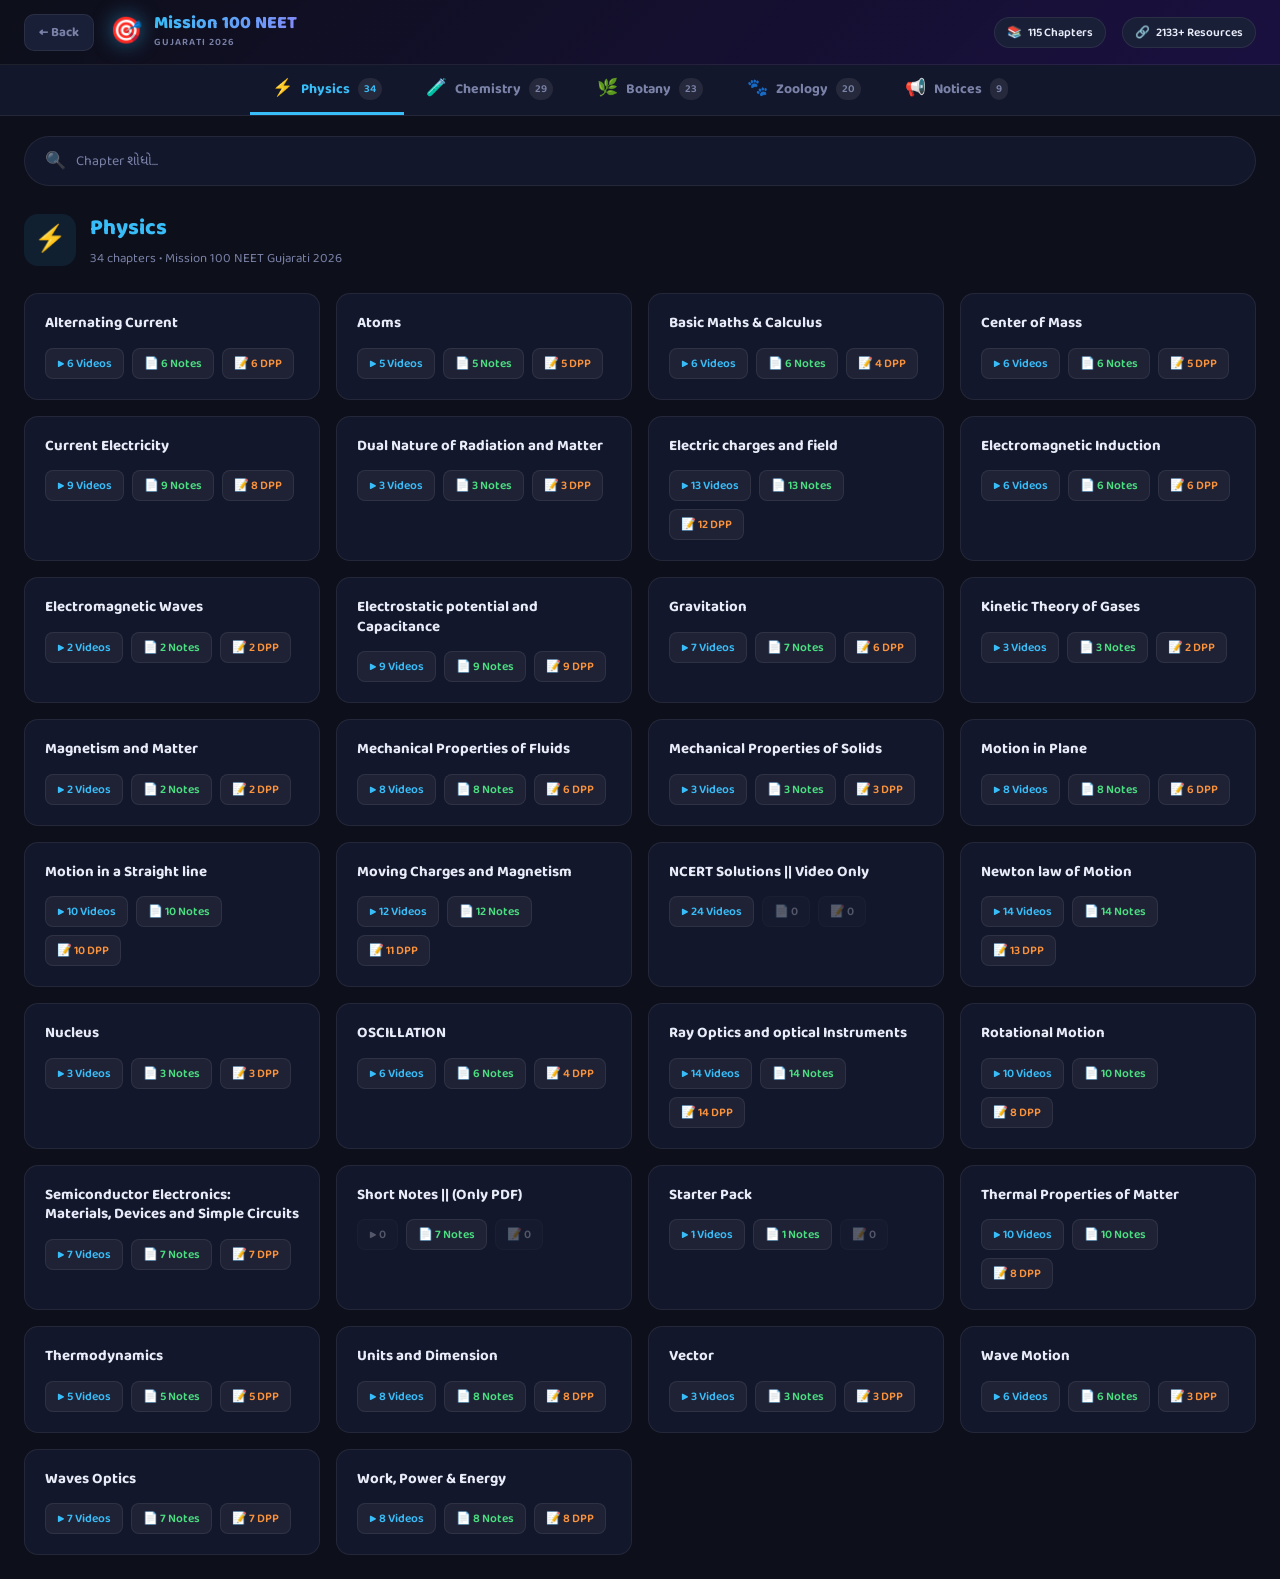
==== yakeen/yakeen.html @ 8726845a "Add files via upload" ====
<!DOCTYPE html>
<html lang="gu">
<head>
  <meta charset="UTF-8" />
  <meta name="viewport" content="width=device-width, initial-scale=1.0, maximum-scale=1.0, user-scalable=no, viewport-fit=cover"/>
  <title>Mission 100 NEET Gujarati 2026</title>
  <link href="https://fonts.googleapis.com/css2?family=Baloo+2:wght@400;600;700;800&family=Noto+Sans+Gujarati:wght@400;600;700&display=swap" rel="stylesheet"/>
  <style>
    /* ── VARIABLES ── */
    :root {
      --bg: #0d0f1a;
      --bg2: #13172b;
      --bg3: #1a1f38;
      --border: rgba(255,255,255,0.07);
      --text: #e8ecf8;
      --text-muted: #7a82a8;
      --accent-physics: #38bdf8;
      --accent-chemistry: #f472b6;
      --accent-botany: #4ade80;
      --accent-zoology: #fb923c;
      --accent-notices: #a78bfa;
      --accent: #38bdf8;
      --radius: 14px;
      --transition: 0.2s ease;
    }

    * { margin:0; padding:0; box-sizing:border-box; }

    body {
      font-family: 'Baloo 2','Noto Sans Gujarati',sans-serif;
      background: var(--bg);
      color: var(--text);
      min-height: 100vh;
      overflow-x: hidden;
      -webkit-user-select: none;
      user-select: none;
    }
    input { -webkit-user-select: text; user-select: text; }

    /* ── HEADER ── */
    header {
      background: linear-gradient(135deg,#0d0f1a 0%,#1a1040 100%);
      border-bottom: 1px solid var(--border);
      padding: 0 24px;
      position: sticky;
      top: 0;
      z-index: 100;
      backdrop-filter: blur(12px);
    }
    .header-inner {
      max-width: 1300px;
      margin: 0 auto;
      display: flex;
      align-items: center;
      height: 64px;
      gap: 16px;
    }
    .back-btn {
      background: var(--bg3);
      border: 1px solid var(--border);
      color: var(--text-muted);
      padding: 7px 14px;
      border-radius: 10px;
      cursor: pointer;
      font-family: inherit;
      font-size: 13px;
      font-weight: 700;
      transition: all var(--transition);
      text-decoration: none;
      display: flex;
      align-items: center;
      gap: 6px;
    }
    .back-btn:hover { color: var(--text); border-color: rgba(255,255,255,0.15); }

    .logo { display:flex; align-items:center; gap:12px; flex:1; }
    .logo-icon { font-size:26px; filter:drop-shadow(0 0 10px rgba(56,189,248,0.5)); }
    .logo-title {
      font-size: 18px;
      font-weight: 800;
      background: linear-gradient(90deg,#38bdf8,#818cf8);
      -webkit-background-clip: text;
      -webkit-text-fill-color: transparent;
      line-height: 1.1;
    }
    .logo-sub { font-size:10px; color:var(--text-muted); font-weight:600; letter-spacing:1px; text-transform:uppercase; }

    .header-stats { display:flex; gap:16px; }
    .stat-pill {
      display:flex; align-items:center; gap:6px;
      background:var(--bg3); border:1px solid var(--border);
      padding:5px 12px; border-radius:999px; font-size:12px; font-weight:600;
    }

    /* ── SUBJECT NAV ── */
    .subject-nav {
      display:flex; background:var(--bg2);
      border-bottom:1px solid var(--border);
      padding:0 24px; overflow-x:auto; scrollbar-width:none;
      justify-content:center;
    }
    .subject-nav::-webkit-scrollbar { display:none; }
    .subject-btn {
      display:flex; align-items:center; gap:8px;
      padding:0 22px; height:50px; background:none; border:none;
      cursor:pointer; font-family:inherit; font-size:14px; font-weight:700;
      color:var(--text-muted); border-bottom:3px solid transparent;
      transition:all var(--transition); white-space:nowrap;
    }
    .subject-btn:hover { color:var(--text); background:rgba(255,255,255,0.03); }
    .subject-btn.active { color:var(--subject-color); border-bottom-color:var(--subject-color); }
    .subject-btn .s-emoji { font-size:17px; }
    .subject-btn .s-count {
      font-size:11px; font-weight:600;
      background:rgba(255,255,255,0.08); padding:2px 6px; border-radius:999px;
    }

    /* ── SEARCH ── */
    .search-wrap { padding:20px 24px 0; max-width:1300px; margin:0 auto; }
    .search-box {
      display:flex; align-items:center;
      background:var(--bg2); border:1px solid var(--border);
      border-radius:999px; padding:0 20px; gap:10px;
      transition:border-color var(--transition),box-shadow var(--transition);
    }
    .search-box:focus-within {
      border-color:rgba(56,189,248,0.4);
      box-shadow:0 0 0 3px rgba(56,189,248,0.08);
    }
    .search-icon { font-size:17px; opacity:0.5; }
    .search-box input {
      flex:1; background:none; border:none; outline:none;
      font-family:inherit; font-size:14px; color:var(--text); padding:13px 0;
    }
    .search-box input::placeholder { color:var(--text-muted); }
    .clear-btn {
      background:none; border:none; color:var(--text-muted);
      cursor:pointer; font-size:15px; padding:4px; border-radius:50%;
      transition:color var(--transition);
    }
    .clear-btn:hover { color:var(--text); }

    /* ── MAIN ── */
    main { max-width:1300px; margin:0 auto; padding:24px; }

    .loading-screen {
      display:flex; flex-direction:column; align-items:center;
      justify-content:center; padding:80px; gap:16px; color:var(--text-muted);
    }
    .loader {
      width:40px; height:40px;
      border:3px solid var(--bg3); border-top-color:var(--accent);
      border-radius:50%; animation:spin 0.8s linear infinite;
    }
    @keyframes spin { to { transform:rotate(360deg); } }

    .subject-header {
      display:flex; align-items:center; gap:14px;
      margin-bottom:24px; animation:fadeUp 0.4s ease both;
    }
    .subject-header-icon {
      width:52px; height:52px; border-radius:14px;
      display:flex; align-items:center; justify-content:center; font-size:26px;
    }
    .subject-header-text h2 { font-size:22px; font-weight:800; }
    .subject-header-text p { font-size:13px; color:var(--text-muted); margin-top:2px; }

    .chapters-grid {
      display:grid;
      grid-template-columns:repeat(auto-fill,minmax(280px,1fr));
      gap:16px;
    }
    .chapter-card {
      background:var(--bg2); border:1px solid var(--border);
      border-radius:var(--radius); padding:20px; cursor:pointer;
      transition:transform var(--transition),border-color var(--transition),box-shadow var(--transition);
      animation:fadeUp 0.35s ease both; position:relative; overflow:hidden;
      -webkit-touch-callout:none;
    }
    .chapter-card::before {
      content:''; position:absolute; top:0; left:0; right:0; height:3px;
      background:var(--subject-color,var(--accent)); opacity:0;
      transition:opacity var(--transition);
    }
    .chapter-card:hover { transform:translateY(-3px); border-color:rgba(255,255,255,0.14); box-shadow:0 12px 40px rgba(0,0,0,0.3); }
    .chapter-card:hover::before { opacity:1; }
    .chapter-name { font-size:15px; font-weight:700; margin-bottom:14px; line-height:1.3; }
    .chapter-badges { display:flex; flex-wrap:wrap; gap:8px; }
    .badge {
      display:flex; align-items:center; gap:5px;
      padding:5px 11px; border-radius:8px; font-size:12px; font-weight:600;
      background:rgba(255,255,255,0.05); border:1px solid rgba(255,255,255,0.07);
      transition:background var(--transition);
    }
    .badge:hover { background:rgba(255,255,255,0.1); }
    .badge.videos  { color:#38bdf8; }
    .badge.notes   { color:#4ade80; }
    .badge.dpp     { color:#fb923c; }
    .badge.empty   { opacity:0.3; }

    .search-subject-label {
      font-size:11px; font-weight:700; text-transform:uppercase;
      letter-spacing:1.5px; color:var(--text-muted);
      margin:20px 0 10px; display:flex; align-items:center; gap:8px;
    }
    .search-subject-label::after { content:''; flex:1; height:1px; background:var(--border); }
    .no-results { text-align:center; padding:60px; color:var(--text-muted); font-size:16px; }

    /* ── CHAPTER MODAL ── */
    .modal-overlay {
      position:fixed; inset:0; background:rgba(0,0,0,0.7);
      z-index:200; display:flex; align-items:center; justify-content:center;
      padding:20px; backdrop-filter:blur(4px); animation:fadeIn 0.2s ease;
    }
    .modal {
      background:var(--bg2); border:1px solid rgba(255,255,255,0.1);
      border-radius:20px; width:100%; max-width:700px; max-height:85vh;
      display:flex; flex-direction:column;
      animation:slideUp 0.25s ease; box-shadow:0 40px 80px rgba(0,0,0,0.5);
    }
    .modal-header {
      display:flex; align-items:flex-start; justify-content:space-between;
      padding:22px 22px 14px; border-bottom:1px solid var(--border); gap:16px;
    }
    .modal-header h2 { font-size:17px; font-weight:800; line-height:1.3; }
    .modal-close {
      background:var(--bg3); border:1px solid var(--border); color:var(--text-muted);
      width:32px; height:32px; border-radius:8px; cursor:pointer; font-size:14px;
      flex-shrink:0; transition:all var(--transition);
      display:flex; align-items:center; justify-content:center; font-family:inherit;
    }
    .modal-close:hover { color:var(--text); }
    .modal-tabs {
      display:flex; gap:4px; padding:10px 22px;
      border-bottom:1px solid var(--border); background:var(--bg);
      overflow-x:auto; scrollbar-width:none;
    }
    .modal-tabs::-webkit-scrollbar { display:none; }
    .modal-tab {
      padding:7px 14px; border-radius:8px; background:none; border:none;
      font-family:inherit; font-size:12px; font-weight:700; color:var(--text-muted);
      cursor:pointer; transition:all var(--transition);
      display:flex; align-items:center; gap:5px; white-space:nowrap;
    }
    .modal-tab:hover { background:var(--bg3); color:var(--text); }
    .modal-tab.active { background:var(--tab-color,var(--accent)); color:#000; }
    .modal-tab .tab-count {
      background:rgba(0,0,0,0.2); padding:1px 6px; border-radius:999px; font-size:10px;
    }
    .modal-body {
      overflow-y:auto; flex:1; padding:18px 22px;
      scrollbar-width:thin; scrollbar-color:var(--bg3) transparent;
    }
    .modal-body::-webkit-scrollbar { width:6px; }
    .modal-body::-webkit-scrollbar-thumb { background:var(--bg3); border-radius:3px; }

    .resource-list { display:flex; flex-direction:column; gap:8px; }
    .resource-item {
      display:flex; align-items:center; gap:12px;
      padding:12px 16px; background:var(--bg3);
      border:1px solid var(--border); border-radius:10px;
      color:var(--text); transition:all var(--transition);
      font-size:13px; font-weight:500; line-height:1.4;
      cursor:pointer; -webkit-touch-callout:none;
    }
    .resource-item:hover { background:rgba(255,255,255,0.06); border-color:rgba(255,255,255,0.12); transform:translateX(4px); }
    .resource-item .r-num {
      font-size:11px; font-weight:700; color:var(--text-muted);
      min-width:24px; text-align:center; background:var(--bg2);
      padding:3px 6px; border-radius:5px; flex-shrink:0;
    }
    .resource-item .r-icon { font-size:18px; flex-shrink:0; }
    .resource-item .r-title { flex:1; }
    .resource-item .r-open { font-size:15px; opacity:0.4; transition:opacity var(--transition); flex-shrink:0; }
    .resource-item:hover .r-open { opacity:1; }
    .empty-tab { text-align:center; padding:40px; color:var(--text-muted); font-size:14px; }

    /* ── LUXURY STREAMING PLAYER BOX OVERLAY ── */
    .player-overlay {
      position:fixed; inset:0; background:rgba(10, 8, 28, 0.98);
      z-index:9999; display:flex; align-items:center; justify-content:center;
      padding:16px; backdrop-filter:blur(8px); animation:fadeIn 0.2s ease;
    }
    .player-container {
      width:100%; max-width:960px; background:#000000;
      border:2px solid rgba(102, 126, 234, 0.4); border-radius:18px;
      overflow:hidden; box-shadow:0 0 25px rgba(118, 75, 162, 0.3), inset 0 0 20px rgba(0,0,0,0.9);
      animation:slideUp 0.25s ease; display:flex; flex-direction:column; position:relative;
    }
    .player-header {
      display:flex; align-items:center; justify-content:space-between;
      padding:13px 18px; background:var(--bg2);
      border-bottom:1px solid var(--border); gap:12px;
    }
    .player-title { font-size:13px; font-weight:700; color:var(--text); flex:1; white-space:nowrap; overflow:hidden; text-overflow:ellipsis; }
    
    /* Overlay Action Controls Panel */
    .player-top-overlay-bar { display: flex; gap: 8px; align-items: center; }
    .control-top-btn { padding: 6px 12px; color: white; border-radius: 6px; cursor: pointer; font-weight: bold; border: 1px solid rgba(255,255,255,0.15); font-size: 11px; backdrop-filter: blur(10px); transition: 0.2s; }
    .speed-trigger-btn { background: rgba(102, 126, 234, 0.85); }
    .player-close { background: rgba(255, 67, 87, 0.9); }
    
    /* Playback Dropdown List */
    .speed-dropdown-menu { display: none; position: absolute; top: 48px; right: 65px; background: rgba(15, 12, 41, 0.95); border: 1px solid rgba(255, 255, 255, 0.2); border-radius: 8px; padding: 4px 0; min-width: 90px; box-shadow: 0 8px 25px rgba(0,0,0,0.7); backdrop-filter: blur(12px); z-index: 10001; animation: fadeIn 0.15s ease-out; }
    .dropdown-item { width: 100%; padding: 8px 12px; background: transparent; border: none; color: white; font-size: 12px; font-weight: bold; text-align: center; cursor: pointer; display: block; transition: 0.2s; }
    .dropdown-item:hover, .dropdown-item.active { background: #667eea; color: white; border-radius: 4px; }

    .player-frame-wrap { position:relative; width:100%; padding-bottom:56.25%; background:#000; }
    .player-frame-wrap iframe { position:absolute; inset:0; width:100%; height:100%; border:none; }

    /* ── ANIMATIONS ── */
    @keyframes fadeUp { from{opacity:0;transform:translateY(16px)} to{opacity:1;transform:translateY(0)} }
    @keyframes fadeIn { from{opacity:0} to{opacity:1} }
    @keyframes slideUp { from{opacity:0;transform:translateY(30px) scale(0.97)} to{opacity:1;transform:translateY(0) scale(1)} }

    /* ── RESPONSIVE ── */
    @media(max-width:600px){
      .header-stats { display:none; }
      .subject-btn { padding:0 12px; font-size:13px; }
      .chapters-grid { grid-template-columns:1fr; }
      .modal { max-height:95vh; border-radius:16px 16px 0 0; align-self:flex-end; }
      .modal-overlay { align-items:flex-end; padding:0; }
      .player-container { border-radius:14px 14px 0 0; align-self:flex-end; border: none; }
      .player-overlay { align-items:flex-end; padding:0; }
      .speed-dropdown-menu { top: auto; bottom: 60px; right: 20px; }
    }
  </style>
</head>
<body>

  <header>
    <div class="header-inner">
      <a href="../index.html" class="back-btn">← Back</a>
      <div class="logo">
        <span class="logo-icon">🎯</span>
        <div>
          <div class="logo-title" id="batchTitle">Mission 100 NEET</div>
          <div class="logo-sub">Gujarati 2026</div>
        </div>
      </div>
      <div class="header-stats" id="headerStats"></div>
    </div>
  </header>

  <nav class="subject-nav" id="subjectNav"></nav>

  <div class="search-wrap">
    <div class="search-box">
      <span class="search-icon">🔍</span>
      <input type="text" id="searchInput" placeholder="Chapter શોધો..." autocomplete="off"/>
      <button class="clear-btn" id="clearSearch" style="display:none">✕</button>
    </div>
  </div>

  <main id="mainContent">
    <div class="loading-screen" id="loadingScreen">
      <div class="loader"></div>
      <p>Content લોડ થઈ રહ્યો છે...</p>
    </div>
  </main>

  <div class="modal-overlay" id="modalOverlay" style="display:none">
    <div class="modal">
      <div class="modal-header">
        <h2 id="modalTitle"></h2>
        <button class="modal-close" id="modalClose">✕</button>
      </div>
      <div class="modal-tabs" id="modalTabs"></div>
      <div class="modal-body" id="modalBody"></div>
    </div>
  </div>

  <div class="player-overlay" id="videoPlayerModal" style="display:none">
    <div class="player-container">
      <div class="player-header">
        <span class="player-title" id="playerTitle"></span>
        <div class="player-top-overlay-bar">
          <button class="control-top-btn speed-trigger-btn" id="speedDisplayBtn" onclick="toggleSpeedMenu(event)">🚀 ઝડપ: 1x</button>
          <button class="player-close" id="playerClose">✕</button>
        </div>
        
        <div class="speed-dropdown-menu" id="speedMenu">
            <button class="dropdown-item active" onclick="changeSpeed(1.0, '1x', this)">1x</button>
            <button class="dropdown-item" onclick="changeSpeed(1.25, '1.25x', this)">1.25x</button>
            <button class="dropdown-item" onclick="changeSpeed(1.5, '1.5x', this)">1.5x</button>
            <button class="dropdown-item" onclick="changeSpeed(2.0, '2x', this)">2x</button>
        </div>
      </div>
      <div class="player-frame-wrap">
        <iframe id="playerIframe" src="about:blank" frameborder="0"
          allowfullscreen="true" webkitallowfullscreen="true" mozallowfullscreen="true"
          allow="autoplay; encrypted-media; fullscreen; picture-in-picture"
          referrerpolicy="no-referrer"></iframe>
      </div>
    </div>
  </div>

  <script>
  const data = 
{
  "Physics": [
    {
      "name": "Alternating Current",
      "videos": [
        {
          "title": "Alternating Current 01 : લ્ટરનેટિંગ પ્રવાહઅને વોલ્ટેજ || AC પરિપથના પ્રકારો || LC દોલનો || અનુનાદ",
          "url": "https://d1d34p8vz63oiq.cloudfront.net/02a7d611-61ed-41e2-a246-679d51170571/master.mpd&parentId=67794097d2fc0457a534fc40&childId=684eebb87e1ad433cef0f46f&videoId=696b7ab5c35ba416f51d0fd0"
        },
        {
          "title": "Alternating Current 02 : લ્ટરનેટિંગ પ્રવાહઅને વોલ્ટેજ || AC પરિપથના પ્રકારો || LC દોલનો || અનુનાદ (Part - 2)",
          "url": "https://d1d34p8vz63oiq.cloudfront.net/a88ade1f-9438-4f66-b50d-ef2fdc578cb8/master.mpd&parentId=67794097d2fc0457a534fc40&childId=696cc48d80f1eff5efb01a21&videoId=696e1d256e9bedafda19bd74"
        },
        {
          "title": "Alternating Current 03 : લ્ટરનેટિંગ પ્રવાહઅને વોલ્ટેજ || AC પરિપથના પ્રકારો || LC દોલનો || અનુનાદ (Part - 3)",
          "url": "https://d1d34p8vz63oiq.cloudfront.net/fa41262f-cd73-4859-b0d0-8cf1ff29e92f/master.mpd&parentId=67794097d2fc0457a534fc40&childId=696dfede7b3a860723092aaf&videoId=696f6d1321e8300551b7b4e0"
        },
        {
          "title": "Alternating Current 04 : MCQ",
          "url": "https://d1d34p8vz63oiq.cloudfront.net/08a867b5-1a44-4a4e-8a3b-ef9effd5317b/master.mpd&parentId=67794097d2fc0457a534fc40&childId=696f43874c708cecf955f389&videoId=6970c002955a9738acb7f554"
        },
        {
          "title": "Alternating Current 05 : MCQ (Part 02)",
          "url": "https://d1d34p8vz63oiq.cloudfront.net/999159e5-a777-4fef-808a-eabaac39f345/master.mpd&parentId=67794097d2fc0457a534fc40&childId=69709a1b13f87bdb24cce442&videoId=697211ad670aac49819af3b1"
        },
        {
          "title": "Alternating Current 06 : MCQ (Part 03) || Rescheduled @4:20 PM",
          "url": "https://d1d34p8vz63oiq.cloudfront.net/655b15ae-775b-4375-9ade-155ad20eb4ea/master.mpd&parentId=67794097d2fc0457a534fc40&childId=6974a031d1bba129d9184f45&videoId=6974b285abc026a5a2dfc8e5"
        }
      ],
      "notes": [
        {
          "title": "Alternating Current 01 : Class Notes  || Yakeen Neet Gujarati 2026",
          "url": "https://static.pw.live/5eb393ee95fab7468a79d189/ADMIN/e247b1af-2237-4e60-8206-6ee074af780f.pdf"
        },
        {
          "title": "Alternating Current 02 : Class Notes || Yakeen Neet Gujarati 2026",
          "url": "https://static.pw.live/5eb393ee95fab7468a79d189/ADMIN/a29549a3-1d0c-407d-95fc-0ff31233aea0.pdf"
        },
        {
          "title": "Alternating Current 03 : Class Notes || Yakeen Neet Gujarati 2026",
          "url": "https://static.pw.live/5eb393ee95fab7468a79d189/ADMIN/ebece762-6d70-4339-8bfe-f637e493ed8d.pdf"
        },
        {
          "title": "Alternating Current 04 : Class Notes || Yakeen Neet Gujarati 2026",
          "url": "https://static.pw.live/5eb393ee95fab7468a79d189/ADMIN/16fac87e-c4ad-4b88-9b01-00e2d55f4eb2.pdf"
        },
        {
          "title": "Alternating Current 05 : Class Notes || Yakeen Neet Gujarati 2026",
          "url": "https://static.pw.live/5eb393ee95fab7468a79d189/ADMIN/486813a2-e70b-48b8-8dd1-17c3e1139b4a.pdf"
        },
        {
          "title": "Alternating Current 06 : Class Notes || Yakeen Neet Gujarati 2026",
          "url": "https://static.pw.live/5eb393ee95fab7468a79d189/ADMIN/70997f60-c8de-4375-b6a3-09de165fa614.pdf"
        }
      ],
      "dppNotes": [
        {
          "title": "Alternating Current : Dpp 01 || Yakeen Neet Gujarati 2026",
          "url": "https://static.pw.live/5eb393ee95fab7468a79d189/ADMIN/0ff1e33c-9b04-4b4b-b638-907cfb9d7eb2.pdf"
        },
        {
          "title": "Alternating Current : Dpp 02 || Yakeen Neet Gujarati 2026",
          "url": "https://static.pw.live/5eb393ee95fab7468a79d189/ADMIN/bef435bb-e3fd-4f22-9251-921b0a2188b1.pdf"
        },
        {
          "title": "Alternating Current : Dpp 03 || Yakeen Neet Gujarati 2026",
          "url": "https://static.pw.live/5eb393ee95fab7468a79d189/ADMIN/c6785742-d2b6-46d4-bb51-39ee09f3570d.pdf"
        },
        {
          "title": "Alternating Current : Dpp 04 || Yakeen Neet Gujarati 2026",
          "url": "https://static.pw.live/5eb393ee95fab7468a79d189/ADMIN/90fe5aa6-35c5-4266-aad2-f82ec7e18beb.pdf"
        },
        {
          "title": "Alternating Current : Dpp 05 || Yakeen Neet Gujarati 2026",
          "url": "https://static.pw.live/5eb393ee95fab7468a79d189/ADMIN/b7b10c4e-d10b-4455-b077-8480eff72fe1.pdf"
        },
        {
          "title": "Alternating Current : Dpp 06 || Yakeen Neet Gujarati 2026",
          "url": "https://static.pw.live/5eb393ee95fab7468a79d189/ADMIN/151d3d1e-f0f1-48cf-b17c-c527dbfae9cd.pdf"
        }
      ],
      "dppVideos": []
    },
    {
      "name": "Atoms",
      "videos": [
        {
          "title": "Atoms 01 : બોહર મોડેલ || Extra Lec || Reschedule @04:10 PM",
          "url": "https://d1d34p8vz63oiq.cloudfront.net/b4fac731-9de5-46a6-88c1-484255c62ce0/master.mpd&parentId=67794097d2fc0457a534fc40&childId=6991d2a29ee68cfbdf8c278f&videoId=699309a9d6fab96ea17b5ed7"
        },
        {
          "title": "Atoms 02 : બોહર મોડેલ  (Part 02) || Extra Lec. || Rescheduled @08:00 PM",
          "url": "https://d1d34p8vz63oiq.cloudfront.net/06a506f1-f9cd-468c-85dd-de27fd295806/master.mpd&parentId=67794097d2fc0457a534fc40&childId=6992e81eb50e00d71efd6f4b&videoId=69948b9c44cb78edc01173a0"
        },
        {
          "title": "Atoms 03 :   પરમાણું મોડલ",
          "url": "https://d1d34p8vz63oiq.cloudfront.net/cc01305f-6c7f-4333-9505-a7717d14355f/master.mpd&parentId=67794097d2fc0457a534fc40&childId=69a69a27dbd7bd4621062e55&videoId=69a91d56d95817234f3aabdc"
        },
        {
          "title": "Atoms 04 : બહાર મોડલ",
          "url": "https://d1d34p8vz63oiq.cloudfront.net/dac038c6-bc1d-4f0f-bde6-5a5ebbb49560/master.mpd&parentId=67794097d2fc0457a534fc40&childId=69a938c8a683e52e630106e6&videoId=69aa6e98084814940fa2e0fb"
        },
        {
          "title": "Atoms 05 :  ત્કાઈડ્રોજન વર્ણયટ",
          "url": "https://d1d34p8vz63oiq.cloudfront.net/75fb2a35-1218-4eb5-a700-494c901a9438/master.mpd&parentId=67794097d2fc0457a534fc40&childId=684eebb87e1ad433cef0f414&videoId=69ae685170e6854b23966987"
        }
      ],
      "notes": [
        {
          "title": "Atoms 01 : Class Notes || Yakeen Neet Gujarati 2026",
          "url": "https://static.pw.live/5eb393ee95fab7468a79d189/ADMIN/2bf50863-1c2a-4432-8cc5-6ff51bd57048.pdf"
        },
        {
          "title": "Atoms 02 : Class Notes || Yakeen Neet Gujarati 2026",
          "url": "https://static.pw.live/5eb393ee95fab7468a79d189/ADMIN/689b70a2-8a38-4560-9b24-b863fca68189.pdf"
        },
        {
          "title": "Atoms 03 : Class Notes || YAKEEN NEET Gujarati 2026",
          "url": "https://static.pw.live/5eb393ee95fab7468a79d189/ADMIN/1659d671-2a65-42b7-b1eb-df3fa78e12ba.pdf"
        },
        {
          "title": "Atoms 04 : Class Notes || YAKEEN NEET Gujarati 2026",
          "url": "https://static.pw.live/5eb393ee95fab7468a79d189/ADMIN/257ad11e-2f06-48bd-979a-feb7ccad4fff.pdf"
        },
        {
          "title": "Atoms 05 : Class Notes || Yakeen NEET Gujarati 2026",
          "url": "https://static.pw.live/5eb393ee95fab7468a79d189/ADMIN/63cd5fd3-2511-4542-8eda-7b0f78c6cb4a.pdf"
        }
      ],
      "dppNotes": [
        {
          "title": "Atoms : Dpp 01 || Yakeen Neet Gujarati 2026",
          "url": "https://static.pw.live/5eb393ee95fab7468a79d189/ADMIN/139822b5-46c7-400b-a09e-6f9ba68a40fe.pdf"
        },
        {
          "title": "Atoms : Dpp 02 || Yakeen Neet Gujarati 2026",
          "url": "https://static.pw.live/5eb393ee95fab7468a79d189/ADMIN/fd28784e-3bc3-4f8d-9e17-8fc47c59e9bf.pdf"
        },
        {
          "title": "Atoms : Dpp 03 || Yakeen Neet Gujarati 2026",
          "url": "https://static.pw.live/5eb393ee95fab7468a79d189/ADMIN/8e3a9132-c067-4775-a224-38b63ee3b867.pdf"
        },
        {
          "title": "Atoms : Dpp 04 || Yakeen Neet Gujarati 2026",
          "url": "https://static.pw.live/5eb393ee95fab7468a79d189/ADMIN/241c1451-fec9-4289-9524-c6f7ca10977c.pdf"
        },
        {
          "title": "Atoms : Dpp 05 || Yakeen Neet Gujarati 2026",
          "url": "https://static.pw.live/5eb393ee95fab7468a79d189/ADMIN/09ea18e3-db54-4b01-ad32-24bf190a8aa0.pdf"
        }
      ],
      "dppVideos": []
    },
    {
      "name": "Basic Maths & Calculus",
      "videos": [
        {
          "title": "Basic Maths & Calculus 01 :  ત્રિકોણમિતિ",
          "url": "https://d1d34p8vz63oiq.cloudfront.net/69845ee8-287e-4730-bc56-04b729edf31e/master.mpd&parentId=67794097d2fc0457a534fc40&childId=685bddaed1eb18f2de0d897d&videoId=685ce0ba9269751c7d65226a"
        },
        {
          "title": "Basic Maths & Calculus 02 : ત્રિકોણમિતિ (Part-02)",
          "url": "https://d1d34p8vz63oiq.cloudfront.net/bd1e40b8-4b3e-4622-9a60-b397d354a483/master.mpd&parentId=67794097d2fc0457a534fc40&childId=685fd76620f0843b7654ebc0&videoId=685fd655edebdae411624a56"
        },
        {
          "title": "Basic Maths & Calculus 03 : ત્રિકોણમિતિ (Part-03) || Extra Lec. || Reschedule at 04:00 PM",
          "url": "https://d1d34p8vz63oiq.cloudfront.net/62261a3e-28b5-447d-a996-ca3817cec4da/master.mpd&parentId=67794097d2fc0457a534fc40&childId=685fee97db38641b0276f067&videoId=686120e358501800f35d9eb8"
        },
        {
          "title": "Basic Maths & Calculus 04 : સમાતંર અને સમગુણોતર શ્રેણી   || NO DPP",
          "url": "https://d1d34p8vz63oiq.cloudfront.net/c5d2c2eb-dc06-46a3-9479-d6f975307f3a/master.mpd&parentId=67794097d2fc0457a534fc40&childId=685fcc6a7eadd087fdcb3bb3&videoId=686226131c75150aeb90b453"
        },
        {
          "title": "Basic Maths & Calculus 05 :   વિકલન",
          "url": "https://d1d34p8vz63oiq.cloudfront.net/05fc4f78-4479-4a48-9826-bb531c1be097/master.mpd&parentId=67794097d2fc0457a534fc40&childId=6862b3feeaf87035cfabe2c0&videoId=686376f6460dd347a2835fb8"
        },
        {
          "title": "Basic Maths & Calculus 06 :  સંકલન  || NO DPP",
          "url": "https://d1d34p8vz63oiq.cloudfront.net/35319582-d80a-43e0-b4fd-b3f1d0fe7b2c/master.mpd&parentId=67794097d2fc0457a534fc40&childId=6863c09de546ebfe0aa9ecf0&videoId=6864ca5db32c6816dee5339f"
        }
      ],
      "notes": [
        {
          "title": "Basic Maths & Calculus 01 : Class Notes || Yakeen Neet Gujarati 2026",
          "url": "https://static.pw.live/5eb393ee95fab7468a79d189/ADMIN/c3e6dca7-efd2-4791-8cc6-5f455ae72f86.pdf"
        },
        {
          "title": "Basic Maths & Calculus 02 : Class Notes || Yakeen Neet Gujarati 2026",
          "url": "https://static.pw.live/5eb393ee95fab7468a79d189/ADMIN/92b7da9e-b48a-4335-89b5-c0b0c94972cd.pdf"
        },
        {
          "title": "Basic Maths & Calculus 03 : Class Notes || Yakeen Neet Gujarati 2026",
          "url": "https://static.pw.live/5eb393ee95fab7468a79d189/ADMIN/3144801b-e6a2-472f-a763-bdf35e20a50a.pdf"
        },
        {
          "title": "Basic Maths & Calculus 04 : Class Notes || Yakeen Neet Gujarati 2026",
          "url": "https://static.pw.live/5eb393ee95fab7468a79d189/ADMIN/97907e3c-44ac-45c9-9031-aec3c51de78a.pdf"
        },
        {
          "title": "Basic Maths & Calculus 05 : Class Notes || Yakeen Neet Gujarati 2026",
          "url": "https://static.pw.live/5eb393ee95fab7468a79d189/ADMIN/d46fef33-ef8e-4cea-a475-fa6069e6ef2c.pdf"
        },
        {
          "title": "Basic Maths & Calculus 06 : Class Notes || Yakeen Neet Gujarati 2026",
          "url": "https://static.pw.live/5eb393ee95fab7468a79d189/ADMIN/73e299e5-4092-425c-a18b-936d558f6c3a.pdf"
        }
      ],
      "dppNotes": [
        {
          "title": "Basic Maths & Calculus : Dpp 01 || Yakeen Neet Gujarati 2026",
          "url": "https://static.pw.live/5eb393ee95fab7468a79d189/ADMIN/cf1a00df-45ae-4646-b6c1-8a518008cab9.pdf"
        },
        {
          "title": "Basic Maths & Calculus : Dpp 02 || Yakeen Neet Gujarati 2026",
          "url": "https://static.pw.live/5eb393ee95fab7468a79d189/ADMIN/9688f86b-18b7-42b4-b669-1e9512e4c8ae.pdf"
        },
        {
          "title": "Basic Maths & Calculus : Dpp 03 || Yakeen Neet Gujarati 2026",
          "url": "https://static.pw.live/5eb393ee95fab7468a79d189/ADMIN/3034b197-b558-4165-9a9a-d0c12c8f13fc.pdf"
        },
        {
          "title": "Basic Maths & Calculus : Dpp 04 (Of Lec. 05) || Yakeen Neet Gujarati 2026",
          "url": "https://static.pw.live/5eb393ee95fab7468a79d189/ADMIN/ac653e71-ef86-491a-89ac-4d71a64ae9b7.pdf"
        }
      ],
      "dppVideos": []
    },
    {
      "name": "Center of Mass",
      "videos": [
        {
          "title": "Center of Mass 01 :  કણોના તંત્રનું દ્રવ્યમાન કેન્દ્ર",
          "url": "https://d1d34p8vz63oiq.cloudfront.net/2c4c10b1-4b1f-4358-89bd-ea77ee4b7c2c/master.mpd&parentId=67794097d2fc0457a534fc40&childId=68aed52b66a0eae9b72e95dd&videoId=68aff11bc7d2f8b8465eb12a"
        },
        {
          "title": "Center of Mass 02 : દ્રવ્યમાન કેન્દ્ર :- MCQ Practice",
          "url": "https://d1d34p8vz63oiq.cloudfront.net/572334d4-97af-4929-b7e1-2cd5b47e666f/master.mpd&parentId=67794097d2fc0457a534fc40&childId=68b02ff17de6b2a2ce24e9d8&videoId=68b1403355d93c17634bb8c2"
        },
        {
          "title": "Center of Mass 03 : નિયમિત સંમિત પદાર્થો માટે દ્રવ્યમાન કેન્દ્ર",
          "url": "https://d1d34p8vz63oiq.cloudfront.net/613a2f2b-e87e-44e3-98ba-90abb6550000/master.mpd&parentId=67794097d2fc0457a534fc40&childId=68b1950c03bea74014f2b6be&videoId=68b292e47df658642647633c"
        },
        {
          "title": "Center of Mass 04 :  હેડ ઓન (સીધો) અને ત્રાંસા સંઘાત (અથડામણ)",
          "url": "https://d1d34p8vz63oiq.cloudfront.net/735699dd-92e0-4ad2-b2bc-7f2adc90d818/master.mpd&parentId=67794097d2fc0457a534fc40&childId=68b440178dbf2b4a586334d5&videoId=68b530c5e151ae99eff1fa45"
        },
        {
          "title": "Center of Mass 05 : હેડ ઓન (સીધો) અને ત્રાંસા સંઘાત (અથડામણ) (Part-02)",
          "url": "https://d1d34p8vz63oiq.cloudfront.net/3877e3be-f921-437b-bfa5-c7263eccc0bf/master.mpd&parentId=67794097d2fc0457a534fc40&childId=68b575020a388f042b9b67b7&videoId=68b687a7316dcf50d5daa434"
        },
        {
          "title": "Center of Mass 06 : PYQ Practice    || reschedule at 06:00 PM || NO DPP",
          "url": "https://d1d34p8vz63oiq.cloudfront.net/90bd4259-3685-4120-abf1-c2d04a32fc8a/master.mpd&parentId=67794097d2fc0457a534fc40&childId=68b6c577e8f63456e31b1328&videoId=68b843aaf910768ed58e1e3e"
        }
      ],
      "notes": [
        {
          "title": "Center of Mass 01 : Class Notes  || Yakeen Neet Gujarati 2026",
          "url": "https://static.pw.live/5eb393ee95fab7468a79d189/ADMIN/32650fd0-fd49-4050-a5a5-d3017e6481c3.pdf"
        },
        {
          "title": "Center of Mass 02 : Class Notes || Yakeen Neet Gujarati 2026",
          "url": "https://static.pw.live/5eb393ee95fab7468a79d189/ADMIN/ab856bf8-9ea1-44ac-b251-bc7c9e72449b.pdf"
        },
        {
          "title": "Center of Mass 03 : Class Notes || Yakeen Neet Gujarati 2026",
          "url": "https://static.pw.live/5eb393ee95fab7468a79d189/ADMIN/2c23ff6d-eccc-4b16-af6f-38ac8d41c3e0.pdf"
        },
        {
          "title": "Center of Mass 04 : Class Notes || Yakeen Neet Gujarati 2026",
          "url": "https://static.pw.live/5eb393ee95fab7468a79d189/ADMIN/98c2cef9-d31b-4ee3-a881-d896ee978bcc.pdf"
        },
        {
          "title": "Center of Mass 05 : Class Notes || Yakeen Neet Gujarati 2026",
          "url": "https://static.pw.live/5eb393ee95fab7468a79d189/ADMIN/db7bc96e-504f-4bcd-967e-e1db741b08a7.pdf"
        },
        {
          "title": "Center of Mass 06 : Class Notes  || YAKEEN NEET Gujarati 2026",
          "url": "https://static.pw.live/5eb393ee95fab7468a79d189/ADMIN/aea23ed4-bf8a-423c-8fba-2ceab61d9351.pdf"
        }
      ],
      "dppNotes": [
        {
          "title": "Center of Mass : Dpp 01 || Yakeen Neet Gujarati 2026",
          "url": "https://static.pw.live/5eb393ee95fab7468a79d189/ADMIN/e9d03453-bdfb-4e0f-9010-74b8c1af937d.pdf"
        },
        {
          "title": "Center of Mass : Dpp 02 || Yakeen Neet Gujarati 2026",
          "url": "https://static.pw.live/5eb393ee95fab7468a79d189/ADMIN/6486855f-355f-428a-ba40-882468778926.pdf"
        },
        {
          "title": "Center of Mass : Dpp 03 || Yakeen Neet Gujarati 2026",
          "url": "https://static.pw.live/5eb393ee95fab7468a79d189/ADMIN/39659da1-4531-4e3d-aba1-db579ae65427.pdf"
        },
        {
          "title": "Center of Mass : Dpp 04 || Yakeen Neet Gujarati 2026",
          "url": "https://static.pw.live/5eb393ee95fab7468a79d189/ADMIN/f9decb19-3658-4bff-836a-34ad42515639.pdf"
        },
        {
          "title": "Center of Mass : Dpp 05 || Yakeen Neet Gujarati 2026",
          "url": "https://static.pw.live/5eb393ee95fab7468a79d189/ADMIN/cfb0238f-4914-4bce-9f42-5dc3c89eba65.pdf"
        }
      ],
      "dppVideos": []
    },
    {
      "name": "Current Electricity",
      "videos": [
        {
          "title": "Current Electricity 01 : વિદ્યુત પ્રવાહ.",
          "url": "https://d1d34p8vz63oiq.cloudfront.net/45ea3ad5-cb0d-4258-adb3-a65aa0039694/master.mpd&parentId=67794097d2fc0457a534fc40&childId=692d60f15bcd3cd779c02ab9&videoId=692e7d56b2fe3567785e7e64"
        },
        {
          "title": "Current Electricity 02 : પ્રવાહ ઘનતા",
          "url": "https://d1d34p8vz63oiq.cloudfront.net/5a27e950-15aa-43c5-b8c2-e64ec048a28c/master.mpd&parentId=67794097d2fc0457a534fc40&childId=692eb4c30c8126b3dc330839&videoId=692fd2906190906420d10ce6"
        },
        {
          "title": "Current Electricity 03 : ઓહમનો નિયમ",
          "url": "https://d1d34p8vz63oiq.cloudfront.net/baab0125-eec5-4209-a2e5-2c6491cd6ff3/master.mpd&parentId=67794097d2fc0457a534fc40&childId=69300b1a3eecc75d4a57e205&videoId=693124c859dcdec087161e11"
        },
        {
          "title": "Current Electricity 04 : પ્રવાહ ધનતા",
          "url": "https://d1d34p8vz63oiq.cloudfront.net/f2c77619-c9dc-4131-be76-f4c3b91bd0c7/master.mpd&parentId=67794097d2fc0457a534fc40&childId=6936f94e25e1ba179cf3a842&videoId=6937b69ff93993e599074ff6"
        },
        {
          "title": "Current Electricity 05 :  વ્હિસ્ટોન બ્રિજ",
          "url": "https://d1d34p8vz63oiq.cloudfront.net/de034af6-f6c0-40e5-93d5-7d30a7274d42/master.mpd&parentId=67794097d2fc0457a534fc40&childId=6937efb4af836ddaf335c348&videoId=693908498cc5b6b14eafa952"
        },
        {
          "title": "Current Electricity 06 : વ્હિસ્ટોન બ્રિજ (Part-02)  || Reschedule at 09:45 AM",
          "url": "https://d1d34p8vz63oiq.cloudfront.net/b7f01d36-bfc6-46ca-8fff-f5de552dc1b3/master.mpd&parentId=67794097d2fc0457a534fc40&childId=693a43fd3131f56d2bdcd8ee&videoId=693a5fc510e2bce061e50fd1"
        },
        {
          "title": "Current Electricity 07 :  કોષો ના જોડાણ",
          "url": "https://d1d34p8vz63oiq.cloudfront.net/3d057c84-c080-4e7f-b801-4a122ac49ec1/master.mpd&parentId=67794097d2fc0457a534fc40&childId=693a8ff0e038e787f46159c5&videoId=693bae8ccb04e09ac35815df"
        },
        {
          "title": "Current Electricity 08 : કોષ",
          "url": "https://d1d34p8vz63oiq.cloudfront.net/1a73eaa5-e6f7-45e7-b03a-0a5ed3aa4a87/master.mpd&parentId=67794097d2fc0457a534fc40&childId=693bded81c49c7d3560f2a8d&videoId=693cfb695b19a47edc0e0d53"
        },
        {
          "title": "Current Electricity 09 :   PYQ  || NO DPP",
          "url": "https://d1d34p8vz63oiq.cloudfront.net/9f2b23dd-8228-47e1-b4b7-044d1898a37a/master.mpd&parentId=67794097d2fc0457a534fc40&childId=693d248c2e6b0790ccfda39e&videoId=693f9da8f61f4c1566123567"
        }
      ],
      "notes": [
        {
          "title": "Current Electricity 01 : Class Notes || Yakeen Neet Gujarati 2026",
          "url": "https://static.pw.live/5eb393ee95fab7468a79d189/ADMIN/2e0574ac-8ff0-44a1-8df8-cef757262cce.pdf"
        },
        {
          "title": "Current Electricity 02 : Class Notes  || Yakeen Neet Gujarati 2026",
          "url": "https://static.pw.live/5eb393ee95fab7468a79d189/ADMIN/f7e3905d-baa7-4540-96f9-ff4e8f5aff55.pdf"
        },
        {
          "title": "Current Electricity 03 : Class Notes || Yakeen Neet Gujarati 2026",
          "url": "https://static.pw.live/5eb393ee95fab7468a79d189/ADMIN/80909d38-9469-400f-9edc-78dd128cf122.pdf"
        },
        {
          "title": "Current Electricity 04 : Class Notes  || Yakeen Neet Gujarati 2026",
          "url": "https://static.pw.live/5eb393ee95fab7468a79d189/ADMIN/9f9f01a4-39e0-4437-a6d0-d5e7283dd33e.pdf"
        },
        {
          "title": "Current Electricity 05 : Class Notes  || YAKEEN NEET Gujarati 2026",
          "url": "https://static.pw.live/5eb393ee95fab7468a79d189/ADMIN/4a4e3b15-c531-4e1f-8bf1-86473121cb32.pdf"
        },
        {
          "title": "Current Electricity 06 : Class Notes  || Yakeen Neet Gujarati 2026",
          "url": "https://static.pw.live/5eb393ee95fab7468a79d189/ADMIN/e5d05ee5-c178-419a-addf-87bbb8a2b895.pdf"
        },
        {
          "title": "Current Electricity 07 : Class Notes || Yakeen Neet Gujarati 2026",
          "url": "https://static.pw.live/5eb393ee95fab7468a79d189/ADMIN/fa4a455a-2125-4e29-9c84-b4e021e4b2c4.pdf"
        },
        {
          "title": "Current Electricity 08 : Class Notes  || Yakeen Neet Gujarati 2026",
          "url": "https://static.pw.live/5eb393ee95fab7468a79d189/ADMIN/56d31e13-6ce6-4a9f-a752-e9ed83908993.pdf"
        },
        {
          "title": "Current Electricity 09 : Class Notes || Yakeen Neet Gujarati 2026",
          "url": "https://static.pw.live/5eb393ee95fab7468a79d189/ADMIN/e55ec230-68dd-4a5c-aa8c-f174d19ecab7.pdf"
        }
      ],
      "dppNotes": [
        {
          "title": "Current Electricity : Dpp 01 || Yakeen Neet Gujarati 2026",
          "url": "https://static.pw.live/5eb393ee95fab7468a79d189/ADMIN/688231bc-8f58-43d0-ac8c-b8dfe51b9d9a.pdf"
        },
        {
          "title": "Current Electricity : Dpp 02 || Yakeen Neet Gujarati 2026",
          "url": "https://static.pw.live/5eb393ee95fab7468a79d189/ADMIN/6daa2a9a-9bae-42b9-ad1f-9ca14b169e4c.pdf"
        },
        {
          "title": "Current Electricity : Dpp 03 || Yakeen Neet Gujarati 2026",
          "url": "https://static.pw.live/5eb393ee95fab7468a79d189/ADMIN/ce40fbe1-1a23-4a1f-8793-cad5da5bf1fa.pdf"
        },
        {
          "title": "Current Electricity : Dpp 04 || Yakeen Neet Gujarati 2026",
          "url": "https://static.pw.live/5eb393ee95fab7468a79d189/ADMIN/6289b891-cc39-4e97-8a70-d9d187bf7161.pdf"
        },
        {
          "title": "Current Electricity : Dpp 05 || Yakeen Neet Gujarati 2026",
          "url": "https://static.pw.live/5eb393ee95fab7468a79d189/ADMIN/414ca2cd-7544-4005-8f2b-0cb27535b013.pdf"
        },
        {
          "title": "Current Electricity : Dpp 06 || Yakeen Neet Gujarati 2026",
          "url": "https://static.pw.live/5eb393ee95fab7468a79d189/ADMIN/4e3f5fe9-5d36-4ed4-8364-4e499944c255.pdf"
        },
        {
          "title": "Current Electricity : Dpp 07 || Yakeen Neet Gujarati 2026",
          "url": "https://static.pw.live/5eb393ee95fab7468a79d189/ADMIN/691d84bc-085d-499e-8a1d-12f9b4e7f990.pdf"
        },
        {
          "title": "Current Electricity : Dpp 08 || Yakeen Neet Gujarati 2026",
          "url": "https://static.pw.live/5eb393ee95fab7468a79d189/ADMIN/16b77682-eef2-467b-823f-73bf43712648.pdf"
        }
      ],
      "dppVideos": []
    },
    {
      "name": "Dual Nature of Radiation and Matter",
      "videos": [
        {
          "title": "Dual Nature of Radiation and Matter 01 : ફોટો ઇલેકટ્રીક અસર || Extra Lecture",
          "url": "https://d1d34p8vz63oiq.cloudfront.net/fb6f1d55-35ad-4f35-b4e6-344f38a76dc7/master.mpd&parentId=67794097d2fc0457a534fc40&childId=6989746ed7c19b7b2f7c693f&videoId=6989cb1b98f1068d0c953b59"
        },
        {
          "title": "Dual Nature of Radiation and Matter 02 : દ- બોગલી તરંગ લંબાઈ  || Extra Lec",
          "url": "https://d1d34p8vz63oiq.cloudfront.net/bbffa467-5d7e-4ae5-a626-9462d5115812/master.mpd&parentId=67794097d2fc0457a534fc40&childId=6989a49a91e279bb0b5a66d3&videoId=698b1932c32fcf1a03c58456"
        },
        {
          "title": "Dual Nature of Radiation and Matter 03 : ૬- જોગણી તરંગ સંજાણ || Extra Lecture",
          "url": "https://d1d34p8vz63oiq.cloudfront.net/c3ea747d-72c2-495c-81d4-948e8f393a06/master.mpd&parentId=67794097d2fc0457a534fc40&childId=698bf787c65f4f17f3d555ff&videoId=698c6b9eeef40b164dce1045"
        }
      ],
      "notes": [
        {
          "title": "Dual Nature of Radiation and Matter 01 : Class Notes || Yakeen Neet Gujarati 2026",
          "url": "https://static.pw.live/5eb393ee95fab7468a79d189/ADMIN/57d8add1-f558-424d-ac8a-ff5bdaf2cc7a.pdf"
        },
        {
          "title": "Dual Nature of Radiation and Matter 02 : Class Notes || Yakeen Neet Gujarati 2026",
          "url": "https://static.pw.live/5eb393ee95fab7468a79d189/ADMIN/4d85a9a1-d018-417e-b3b5-72fcb0f0c361.pdf"
        },
        {
          "title": "Dual Nature of Radiation and Matter 03 : Class Notes || Yakeen Neet Gujarati 2026",
          "url": "https://static.pw.live/5eb393ee95fab7468a79d189/ADMIN/ae306615-2f87-44dc-b143-f7b2b09351e4-small.pdf"
        }
      ],
      "dppNotes": [
        {
          "title": "Dual Nature of Radiation and Matter : Dpp 01 || Yakeen Neet Gujarati 2026",
          "url": "https://static.pw.live/5eb393ee95fab7468a79d189/ADMIN/2c279749-07ef-4335-a208-c947e4867d8c.pdf"
        },
        {
          "title": "Dual Nature of Radiation and Matter : Dpp 02 || Yakeen Neet Gujarati 2026",
          "url": "https://static.pw.live/5eb393ee95fab7468a79d189/ADMIN/4440d924-1c61-4c5d-8fc2-28f308f14405.pdf"
        },
        {
          "title": "Dual Nature of Radiation and Matter : Dpp 03 || Yakeen Neet Gujarati 2026",
          "url": "https://static.pw.live/5eb393ee95fab7468a79d189/ADMIN/f344862d-7e0b-45ba-91c3-582e4181782f.pdf"
        }
      ],
      "dppVideos": []
    },
    {
      "name": "Electric charges and field",
      "videos": [
        {
          "title": "Electric charges and field 01 : વિધુત ભાર",
          "url": "https://d1d34p8vz63oiq.cloudfront.net/a59af11c-3ded-44f9-a2bd-f96599f72959/master.mpd&parentId=67794097d2fc0457a534fc40&childId=684eebb87e1ad433cef0f402&videoId=6908432a1d1f547278c0d400"
        },
        {
          "title": "Electric charges and field 02 :  વિધુતભાર ઘનતા",
          "url": "https://d1d34p8vz63oiq.cloudfront.net/c3aa0c84-1093-4b9c-9765-90f6741bf5b2/master.mpd&parentId=67794097d2fc0457a534fc40&childId=684eebb87e1ad433cef0f42a&videoId=6909956ba9ae3664cb644aa8"
        },
        {
          "title": "Electric charges and field 03 : વિદ્યુતીય બળ",
          "url": "https://d1d34p8vz63oiq.cloudfront.net/815b2268-9caa-459b-8a10-57321ab95e6b/master.mpd&parentId=67794097d2fc0457a534fc40&childId=684eebb87e1ad433cef0f416&videoId=690ae7d9f71edc9025d43e07"
        },
        {
          "title": "Electric charges and field 04 : વિદ્યુતીય બળ (Part -2)",
          "url": "https://d1d34p8vz63oiq.cloudfront.net/25f22612-34df-46eb-86bc-229f4f56419c/master.mpd&parentId=67794097d2fc0457a534fc40&childId=684eebb87e1ad433cef0f43e&videoId=690c392bcca2fc80f9795061"
        },
        {
          "title": "Electric charges and field 05 : વિદ્યુતીય બળ (Part -3)",
          "url": "https://d1d34p8vz63oiq.cloudfront.net/485a0986-0d6c-4037-81e4-bff8f3c9dfc6/master.mpd&parentId=67794097d2fc0457a534fc40&childId=684eebb87e1ad433cef0f452&videoId=690d89a95c4e24d0b4b151b3"
        },
        {
          "title": "Electric charges and field 06 : विद्युत क्षेत्र.",
          "url": "https://d1d34p8vz63oiq.cloudfront.net/c7845f41-1c6b-472e-979a-3551d75cc224/master.mpd&parentId=67794097d2fc0457a534fc40&childId=684eebb87e1ad433cef0f465&videoId=690edad5e79998c9c6b589e4"
        },
        {
          "title": "Electric charges and field 07 : વિધુત ક્ષેત્ર",
          "url": "https://d1d34p8vz63oiq.cloudfront.net/a2b58d97-e3c7-4f13-a21a-09e41b2b5a10/master.mpd&parentId=67794097d2fc0457a534fc40&childId=691077edf07cfb01f9aac78d&videoId=69117f4629022ce63bb82788"
        },
        {
          "title": "Electric charges and field 08 : વિધુત ક્ષેત્ર (Part-02)  || Reschedule at 11:45 AM",
          "url": "https://d1d34p8vz63oiq.cloudfront.net/49917cd5-69b1-4156-bd16-1c95a42e5ece/master.mpd&parentId=67794097d2fc0457a534fc40&childId=6911a82e2990d99fdfb18c9d&videoId=6912ecfe4d116e9892eb0f6a"
        },
        {
          "title": "Electric charges and field 09 : ગૌસનો નિયમ",
          "url": "https://d1d34p8vz63oiq.cloudfront.net/6ab13762-23f7-4d60-8b4b-1dae3091eb7a/master.mpd&parentId=67794097d2fc0457a534fc40&childId=691306b8e2db239614070c17&videoId=691421993676f866f2905c45"
        },
        {
          "title": "Electric charges and field 10 : વિદ્યુત ફલક્સ",
          "url": "https://d1d34p8vz63oiq.cloudfront.net/72c1c1e9-c74b-4a43-9577-30bd0aa06703/master.mpd&parentId=67794097d2fc0457a534fc40&childId=69144e081bcf44319a232873&videoId=6915747825b5cf0bd3fae3f2"
        },
        {
          "title": "Electric charges and field 11 : વિદ્યુત ડાયપોલ",
          "url": "https://d1d34p8vz63oiq.cloudfront.net/65573013-6e42-4d1d-85d6-3af7d3fce91b/master.mpd&parentId=67794097d2fc0457a534fc40&childId=6915a04937100b1488af3688&videoId=6916c6ad706fea35d1e4312f"
        },
        {
          "title": "Electric charges and field 12 :  વિદ્યુત ફલક્સ || NO DPP",
          "url": "https://d1d34p8vz63oiq.cloudfront.net/9f846e7a-1667-4aa1-81fa-a901df3adf72/master.mpd&parentId=67794097d2fc0457a534fc40&childId=69170692761c14f0d2c1bd6a&videoId=691815e4dac26643a5fbb8ab"
        },
        {
          "title": "Electric charges and field 13 : વિદ્યુત ફલક્સ (part-02)",
          "url": "https://d1d34p8vz63oiq.cloudfront.net/1eebb556-e2f6-4f9a-99f8-c376beb6770b/master.mpd&parentId=67794097d2fc0457a534fc40&childId=6919888106792dcb3b355c0e&videoId=691aba62f3a5ab2887eacc43"
        }
      ],
      "notes": [
        {
          "title": "Electric charges and field 01 : Class Notes || Yakeen Neet Gujarati 2026",
          "url": "https://static.pw.live/5eb393ee95fab7468a79d189/ADMIN/35bea282-b133-4840-a327-0a5b0640f5a6.pdf"
        },
        {
          "title": "Electric charges and field 02 : Class Notes || Yakeen Neet Gujarati 2026",
          "url": "https://static.pw.live/5eb393ee95fab7468a79d189/ADMIN/58ff5725-12d7-4559-840a-faac47af480a.pdf"
        },
        {
          "title": "Electric charges and field 03 : Class Notes || Yakeen Neet Gujarati 2026",
          "url": "https://static.pw.live/5eb393ee95fab7468a79d189/ADMIN/71ecb8fa-d5de-451a-8837-26cb321ed513.pdf"
        },
        {
          "title": "Electric charges and field 04 : Class Notes  || Yakeen Neet Gujarati 2026",
          "url": "https://static.pw.live/5eb393ee95fab7468a79d189/ADMIN/2b9a9549-5192-47cd-ac1c-79e58c367b18.pdf"
        },
        {
          "title": "Electric charges and field 05 : Class Notes || Yakeen Neet Gujarati 2026",
          "url": "https://static.pw.live/5eb393ee95fab7468a79d189/ADMIN/ee085b01-57b6-4337-a2a4-e966d8e3e82d.pdf"
        },
        {
          "title": "Electric charges and field 06 : Class Notes || Yakeen Neet Gujarati 2026",
          "url": "https://static.pw.live/5eb393ee95fab7468a79d189/ADMIN/4b555826-7c2f-4aaf-9267-0e3e2b2d3cad.pdf"
        },
        {
          "title": "Electric charges and field 07 : Class Notes || Yakeen Neet Gujarati 2026",
          "url": "https://static.pw.live/5eb393ee95fab7468a79d189/ADMIN/be49e2ea-9061-487a-9901-a288cc625a61.pdf"
        },
        {
          "title": "Electric charges and field 08 : Class Notes || Yakeen Neet Gujarati 2026",
          "url": "https://static.pw.live/5eb393ee95fab7468a79d189/ADMIN/b07da288-d866-49c0-bdbd-2cb94e12fbc7.pdf"
        },
        {
          "title": "Electric charges and field 09 : Class Notes  || YAKEEN NEET Gujarati 2026",
          "url": "https://static.pw.live/5eb393ee95fab7468a79d189/ADMIN/0babe2eb-f9a1-4fd6-9902-5a8f02e9f268.pdf"
        },
        {
          "title": "Electric charges and field 10 : Class Notes  || Yakeen Neet Gujarati 2026",
          "url": "https://static.pw.live/5eb393ee95fab7468a79d189/ADMIN/84434d38-b097-449d-949c-231e603130e5.pdf"
        },
        {
          "title": "Electric charges and field 11 : Class Notes  || Yakeen Neet Gujarati 2026",
          "url": "https://static.pw.live/5eb393ee95fab7468a79d189/ADMIN/060d9190-1055-468c-bb18-be2ada2bf192.pdf"
        },
        {
          "title": "Electric charges and field 12 : Class Notes  || Yakeen Neet Gujarati 2026",
          "url": "https://static.pw.live/5eb393ee95fab7468a79d189/ADMIN/9c5c9832-31f2-40cd-9685-ee95edecd9ec.pdf"
        },
        {
          "title": "Electric charges and field 13 : Class Notes  || Yakeen NEET Gujarati 2026",
          "url": "https://static.pw.live/5eb393ee95fab7468a79d189/ADMIN/5854319d-406c-4593-96a6-5efa6678109e.pdf"
        }
      ],
      "dppNotes": [
        {
          "title": "Electric charges and field : DPP 01  || Yakeen Neet Gujarati 2026",
          "url": "https://static.pw.live/5eb393ee95fab7468a79d189/ADMIN/b06b80f7-6526-43cd-a2cb-93b15025e36a.pdf"
        },
        {
          "title": "Electric charges and field : DPP 02 || Yakeen Neet Gujarati 2026",
          "url": "https://static.pw.live/5eb393ee95fab7468a79d189/ADMIN/6b0dac7b-c05a-45dc-a21e-3913b27535a4.pdf"
        },
        {
          "title": "Electric charges and field : DPP 03 || Yakeen Neet Gujarati 2026",
          "url": "https://static.pw.live/5eb393ee95fab7468a79d189/ADMIN/3a5c6bdd-1946-49ed-997e-67e96f3eaad5.pdf"
        },
        {
          "title": "Electric charges and field : DPP 04 || Yakeen Neet Gujarati 2026",
          "url": "https://static.pw.live/5eb393ee95fab7468a79d189/ADMIN/07b245f7-9d1b-4d52-b832-093639b30a99.pdf"
        },
        {
          "title": "Electric charges and field : DPP 05 || Yakeen Neet Gujarati 2026",
          "url": "https://static.pw.live/5eb393ee95fab7468a79d189/ADMIN/ff2442b2-22d0-4733-aa74-f36784f72d3f.pdf"
        },
        {
          "title": "Electric charges and field : DPP 06 || Yakeen Neet Gujarati 2026",
          "url": "https://static.pw.live/5eb393ee95fab7468a79d189/ADMIN/07e7a2d5-8083-4390-95a7-7db24d1473c4.pdf"
        },
        {
          "title": "Electric charges and field : DPP 07 || Yakeen Neet Gujarati 2026",
          "url": "https://static.pw.live/5eb393ee95fab7468a79d189/ADMIN/906448e4-977b-4e51-9aee-1dc91a601f76.pdf"
        },
        {
          "title": "Electric charges and field : DPP 08 || Yakeen Neet Gujarati 2026",
          "url": "https://static.pw.live/5eb393ee95fab7468a79d189/ADMIN/a8912ec6-bf03-43a7-9491-54941af6f565.pdf"
        },
        {
          "title": "Electric charges and field : DPP 09 || Yakeen Neet Gujarati 2026",
          "url": "https://static.pw.live/5eb393ee95fab7468a79d189/ADMIN/7f4dbd63-37db-4547-8d80-7b039703b36c.pdf"
        },
        {
          "title": "Electric charges and field : DPP 10 || Yakeen Neet Gujarati 2026",
          "url": "https://static.pw.live/5eb393ee95fab7468a79d189/ADMIN/2dd84bf1-680a-4ef9-b788-743bb9bb499b.pdf"
        },
        {
          "title": "Electric charges and field : DPP 11 || Yakeen Neet Gujarati 2026",
          "url": "https://static.pw.live/5eb393ee95fab7468a79d189/ADMIN/d2c76cb6-cb2f-4daa-b5c3-d999e24ad892.pdf"
        },
        {
          "title": "Electric charges and field : DPP 12 (Of Lec. 13) || Yakeen Neet Gujarati 2026",
          "url": "https://static.pw.live/5eb393ee95fab7468a79d189/ADMIN/0351a7b8-195b-4349-b5ed-5c1c7820a56f.pdf"
        }
      ],
      "dppVideos": []
    },
    {
      "name": "Electromagnetic Induction",
      "videos": [
        {
          "title": "Electromagnetic Induction 01 : વિદ્યુતચુંબકીય પ્રેરણ",
          "url": "https://d1d34p8vz63oiq.cloudfront.net/0adec768-a2ce-412a-bf07-b4b057e09529/master.mpd&parentId=67794097d2fc0457a534fc40&childId=6957a19dadfb54cfd20fdde1&videoId=69590542289574d97bf7f4fb"
        },
        {
          "title": "Electromagnetic Induction 02 : ચુંબકીય ફલક્સ",
          "url": "https://d1d34p8vz63oiq.cloudfront.net/4ada98fb-8e24-4668-af29-df8cbea8a2e9/master.mpd&parentId=67794097d2fc0457a534fc40&childId=695a1e377bf1896ad7debfbf&videoId=695bad19750e690e9b2a814c"
        },
        {
          "title": "Electromagnetic Induction 03 : ચુંબકીય ફલક્સ (Part-2)",
          "url": "https://d1d34p8vz63oiq.cloudfront.net/b04fd684-2a8a-46be-adb7-3b934598d299/master.mpd&parentId=67794097d2fc0457a534fc40&childId=695b8199ae4ae44203f8cfea&videoId=695d1126146c560b8ad82e6f"
        },
        {
          "title": "Electromagnetic Induction 04 :આત્મ પ્રેરણ",
          "url": "https://d1d34p8vz63oiq.cloudfront.net/9be10b6e-8f60-4d1a-bd37-2e138151bb0d/master.mpd&parentId=67794097d2fc0457a534fc40&childId=695cd6356dcb2aca5b850782&videoId=695e4d036c2e7b62b447d4db"
        },
        {
          "title": "Electromagnetic Induction 05 : MCQ",
          "url": "https://d1d34p8vz63oiq.cloudfront.net/62d0392a-8c7a-4064-9b46-10147af64c38/master.mpd&parentId=67794097d2fc0457a534fc40&childId=69636ccf22654123372c1f90&videoId=6964e504f54753136a04b9db"
        },
        {
          "title": "Electromagnetic Induction 06 : MCQ  (Part-02)",
          "url": "https://d1d34p8vz63oiq.cloudfront.net/bc08f362-60f9-40ee-80c7-ad74ef219bf5/master.mpd&parentId=67794097d2fc0457a534fc40&childId=684eebb87e1ad433cef0f45c&videoId=696a263bbeab5494993dfdff"
        }
      ],
      "notes": [
        {
          "title": "Electromagnetic Induction 01 : Class Notes  || Yakeen Neet Gujarati 2026",
          "url": "https://static.pw.live/5eb393ee95fab7468a79d189/ADMIN/ac129b04-7d16-4760-ada2-1389fdf54e9b.pdf"
        },
        {
          "title": "Electromagnetic Induction 02 : Class Notes || Yakeen Neet Gujarati 2026",
          "url": "https://static.pw.live/5eb393ee95fab7468a79d189/ADMIN/8f0fc98a-d502-4cdb-81b7-b8e8111bd191.pdf"
        },
        {
          "title": "Electromagnetic Induction 03 : Class Notes || Yakeen Neet Gujarati 2026",
          "url": "https://static.pw.live/5eb393ee95fab7468a79d189/ADMIN/9e51dd5e-837a-4abd-b76a-76e2d782b853.pdf"
        },
        {
          "title": "Electromagnetic Induction 04 : Class Notes || Yakeen Neet Gujarati 2026",
          "url": "https://static.pw.live/5eb393ee95fab7468a79d189/ADMIN/3d65320a-bbb3-4220-91d5-c4f27a029654.pdf"
        },
        {
          "title": "Electromagnetic Induction 05 : Class Notes || Yakeen Neet Gujarati 2026",
          "url": "https://static.pw.live/5eb393ee95fab7468a79d189/ADMIN/7d88abec-6fa1-4284-88d0-38fa7976d5e2.pdf"
        },
        {
          "title": "Electromagnetic Induction 06 : Class Notes || Yakeen Neet Gujarati 2026",
          "url": "https://static.pw.live/5eb393ee95fab7468a79d189/ADMIN/ab68b253-f311-4433-8a99-27670b592a9a.pdf"
        }
      ],
      "dppNotes": [
        {
          "title": "Electromagnetic Induction  : Dpp 01 || Yakeen Neet Gujarati 2026",
          "url": "https://static.pw.live/5eb393ee95fab7468a79d189/ADMIN/f903b6f2-946e-4421-8bbe-103d59e96d8a.pdf"
        },
        {
          "title": "Electromagnetic Induction : Dpp 02 || Yakeen Neet Gujarati 2026",
          "url": "https://static.pw.live/5eb393ee95fab7468a79d189/ADMIN/b8a33c05-a889-4919-bb66-f2fe4c34f95a.pdf"
        },
        {
          "title": "Electromagnetic Induction : Dpp 03 || Yakeen Neet Gujarati 2026",
          "url": "https://static.pw.live/5eb393ee95fab7468a79d189/ADMIN/50914ef3-b06e-447c-a082-c80fda767747.pdf"
        },
        {
          "title": "Electromagnetic Induction : Dpp 04 || Yakeen Neet Gujarati 2026",
          "url": "https://static.pw.live/5eb393ee95fab7468a79d189/ADMIN/3bfc3398-84a8-4c86-9c36-42556c7afc13.pdf"
        },
        {
          "title": "Electromagnetic Induction : Dpp 05 || Yakeen Neet Gujarati 2026",
          "url": "https://static.pw.live/5eb393ee95fab7468a79d189/ADMIN/23830bcc-100e-4f64-9d72-dfc2b72ae7f3.pdf"
        },
        {
          "title": "Electromagnetic Induction : Dpp 06 || Yakeen Neet Gujarati 2026",
          "url": "https://static.pw.live/5eb393ee95fab7468a79d189/ADMIN/fe56fa02-e82f-4047-8b44-04e4ba16e977.pdf"
        }
      ],
      "dppVideos": []
    },
    {
      "name": "Electromagnetic Waves",
      "videos": [
        {
          "title": "Electromagnetic Waves 01 : સ્થાનાંતરીત પ્રવાહનો સિદ્ધાંત || Rescheduled @04:30 PM",
          "url": "https://d1d34p8vz63oiq.cloudfront.net/142c5a60-5fbe-4fc3-b64b-973345c3413a/master.mpd&parentId=67794097d2fc0457a534fc40&childId=69774e87f52912186c222907&videoId=6978ac456511de788b080c93"
        },
        {
          "title": "Electromagnetic Waves 02 : M.C.Q",
          "url": "https://d1d34p8vz63oiq.cloudfront.net/056a07be-356a-4aab-a241-3f8eeb805892/master.mpd&parentId=67794097d2fc0457a534fc40&childId=69787e9def07c58dfdffac61&videoId=6979f61829bd32b6526a8f4b"
        }
      ],
      "notes": [
        {
          "title": "Electromagnetic Waves 01 : Class Notes || Yakeen Neet Gujarati 2026",
          "url": "https://static.pw.live/5eb393ee95fab7468a79d189/ADMIN/49c00d6c-aa83-4b6b-b425-0372894e6a75.pdf"
        },
        {
          "title": "Electromagnetic Waves 02 : Class Notes || Yakeen Neet Gujarati 2026",
          "url": "https://static.pw.live/5eb393ee95fab7468a79d189/ADMIN/2475f98a-94d0-4bee-ae2f-5e4ed6905995.pdf"
        }
      ],
      "dppNotes": [
        {
          "title": "Electromagnetic Waves : Dpp 01 || Yakeen Neet Gujarat 2026",
          "url": "https://static.pw.live/5eb393ee95fab7468a79d189/ADMIN/717ee940-0fd9-4110-ae9c-d69bcf5edc63.pdf"
        },
        {
          "title": "Electromagnetic Waves : Dpp 02 || Yakeen Neet Gujarat 2026",
          "url": "https://static.pw.live/5eb393ee95fab7468a79d189/ADMIN/6e91cc78-eecb-46fe-83aa-f0864b986f48.pdf"
        }
      ],
      "dppVideos": []
    },
    {
      "name": "Electrostatic potential and Capacitance",
      "videos": [
        {
          "title": "Electrostatic potential and Capacitance 01 :  સ્થિતિ ઊર્જા",
          "url": "https://d1d34p8vz63oiq.cloudfront.net/f133161d-2813-4004-9fbe-d26ad9c7c97a/master.mpd&parentId=67794097d2fc0457a534fc40&childId=691b56c57bbabe2db6cc2c84&videoId=691c08efdedfd5951104c36a"
        },
        {
          "title": "Electrostatic potential and Capacitance 02 : સ્થિતિમાન",
          "url": "https://d1d34p8vz63oiq.cloudfront.net/f0a54638-c7e4-4c5b-9ed7-8b5cb3b5eb1f/master.mpd&parentId=67794097d2fc0457a534fc40&childId=691c412bb89c1b0d409035ea&videoId=691d5b3a393c39d40e3e6142"
        },
        {
          "title": "Electrostatic potential and Capacitance 03 : સ્થિતિમાન (Part-02)",
          "url": "https://d1d34p8vz63oiq.cloudfront.net/297c20a2-a7e3-4921-836d-9999eb2f2a24/master.mpd&parentId=67794097d2fc0457a534fc40&childId=691d8b0fcfe83eee1f519292&videoId=691ead40466a77d377d47191"
        },
        {
          "title": "Electrostatic potential and Capacitance 04 :  સ્થિતિમાન (Part-03)",
          "url": "https://d1d34p8vz63oiq.cloudfront.net/e8dd70cb-7be5-4d35-9476-504a6bf436d1/master.mpd&parentId=67794097d2fc0457a534fc40&childId=692044de19de651d39f5f9c4&videoId=69215088517e75eea5e1e078"
        },
        {
          "title": "Electrostatic potential and Capacitance 05 :  સ્થિતિમાન (Part-04)",
          "url": "https://d1d34p8vz63oiq.cloudfront.net/9b6c0da3-6019-4fc2-9071-6d3559e5796a/master.mpd&parentId=67794097d2fc0457a534fc40&childId=69218f20943e1971f724eb50&videoId=6923f38b7debef6705cdd23b"
        },
        {
          "title": "Electrostatic potential and Capacitance 06 :  કેપેસિટન્સ",
          "url": "https://d1d34p8vz63oiq.cloudfront.net/fab2bc80-1aab-4cd1-b678-88809984dfd8/master.mpd&parentId=67794097d2fc0457a534fc40&childId=69253a2bda4576cc54cbb08b&videoId=69268e84b033c522a3992cac"
        },
        {
          "title": "Electrostatic potential and Capacitance 07 : કેપેસિટન્સ (Part-02)",
          "url": "https://d1d34p8vz63oiq.cloudfront.net/f7b90512-97cb-4b9b-812b-74cc97004892/master.mpd&parentId=67794097d2fc0457a534fc40&childId=6926b540859b7d2c7bed01f6&videoId=6927eadb74daa89b0617f1c6"
        },
        {
          "title": "Electrostatic potential and Capacitance 08 : કૅપેસિટર",
          "url": "https://d1d34p8vz63oiq.cloudfront.net/ac5687ec-d683-48d9-a487-adc4fd935142/master.mpd&parentId=67794097d2fc0457a534fc40&childId=6929654e1629921c499aea40&videoId=692a8c06bb17c52fab02a5cd"
        },
        {
          "title": "Electrostatic potential and Capacitance 09 :  કૅપેસિટર (Part-02)",
          "url": "https://d1d34p8vz63oiq.cloudfront.net/b4fc0c03-f873-4231-ad74-f5d446384dff/master.mpd&parentId=67794097d2fc0457a534fc40&childId=692c5677758cdf60a1df5702&videoId=692d2cf60f38ad818a0e4c0b"
        }
      ],
      "notes": [
        {
          "title": "Electrostatic potential and Capacitance 01 : Class Notes  || Yakeen Neet Gujarati 2026",
          "url": "https://static.pw.live/5eb393ee95fab7468a79d189/ADMIN/7cf2e2af-28dc-403f-88cb-013602ecd925.pdf"
        },
        {
          "title": "Electrostatic potential and Capacitance 02 : Class Notes || Yakeen Neet Gujarati 2026",
          "url": "https://static.pw.live/5eb393ee95fab7468a79d189/ADMIN/2695c2ef-74fe-40cd-8ce5-cd0e11fb83ba.pdf"
        },
        {
          "title": "Electrostatic potential and Capacitance 03 : Class Notes || Yakeen Neet Gujarati 2026",
          "url": "https://static.pw.live/5eb393ee95fab7468a79d189/ADMIN/dd673c52-5bea-4046-8010-735b3ae28190.pdf"
        },
        {
          "title": "Electrostatic potential and Capacitance 04 : Class Notes  || Yakeen Neet Gujarati 2026",
          "url": "https://static.pw.live/5eb393ee95fab7468a79d189/ADMIN/2d3ef04a-2f7e-4e2d-898c-1fee3e589df3.pdf"
        },
        {
          "title": "Electrostatic potential and Capacitance 05 : Class Notes || Yakeen Neet Gujarati 2026",
          "url": "https://static.pw.live/5eb393ee95fab7468a79d189/ADMIN/cacd379f-7c35-462b-b0b4-ec663faa6e8e.pdf"
        },
        {
          "title": "Electrostatic potential and Capacitance 06 : Class Notes || Yakeen Neet Gujarati 2026",
          "url": "https://static.pw.live/5eb393ee95fab7468a79d189/ADMIN/565102cf-9e8a-4770-8f6b-a6e67df8cd53.pdf"
        },
        {
          "title": "Electrostatic potential and Capacitance 07 : Class Notes || Yakeen Neet Gujarati 2026",
          "url": "https://static.pw.live/5eb393ee95fab7468a79d189/ADMIN/49991f5c-da2d-47ad-bee4-0b875bad898d.pdf"
        },
        {
          "title": "Electrostatic potential and Capacitance 08 : Class Notes  || Yakeen Neet Gujarati 2026",
          "url": "https://static.pw.live/5eb393ee95fab7468a79d189/ADMIN/6afaf1b5-d28c-415b-98c6-c4006833359d.pdf"
        },
        {
          "title": "Electrostatic potential and Capacitance 09 : Class Notes  || Yakeen Neet Gujarati 2026",
          "url": "https://static.pw.live/5eb393ee95fab7468a79d189/ADMIN/5ec8f6b1-0547-478f-9627-83a92e2e0cc4.pdf"
        }
      ],
      "dppNotes": [
        {
          "title": "Electrostatic potential and Capacitance : Dpp 01 || Yakeen Neet Gujarati 2026",
          "url": "https://static.pw.live/5eb393ee95fab7468a79d189/ADMIN/916b12ea-a6be-4e8d-a63b-03eb22c54983.pdf"
        },
        {
          "title": "Electrostatic potential and Capacitance : Dpp 02 || Yakeen Neet Gujarati 2026",
          "url": "https://static.pw.live/5eb393ee95fab7468a79d189/ADMIN/8b88eb42-4f2d-42a0-bceb-21656fc0f64d.pdf"
        },
        {
          "title": "Electrostatic potential and Capacitance : Dpp 03 || Yakeen Neet Gujarati 2026",
          "url": "https://static.pw.live/5eb393ee95fab7468a79d189/ADMIN/98fd3f2a-abb5-40a8-b2c1-79f9612fe143.pdf"
        },
        {
          "title": "Electrostatic potential and Capacitance : Dpp 04 || Yakeen Neet Gujarati 2026",
          "url": "https://static.pw.live/5eb393ee95fab7468a79d189/ADMIN/0d7b7242-29a4-410a-89c0-62ea1853400b.pdf"
        },
        {
          "title": "Electrostatic potential and Capacitance : Dpp 05 || Yakeen Neet Gujarati 2026",
          "url": "https://static.pw.live/5eb393ee95fab7468a79d189/ADMIN/cf7204b8-b9ab-4bd4-96d8-66e2457f1374.pdf"
        },
        {
          "title": "Electrostatic potential and Capacitance : Dpp 06 || Yakeen Neet Gujarati 2026",
          "url": "https://static.pw.live/5eb393ee95fab7468a79d189/ADMIN/ac4c288d-ec92-4145-9022-ddd13acb0291.pdf"
        },
        {
          "title": "Electrostatic potential and Capacitance : Dpp 07 || Yakeen Neet Gujarati 2026",
          "url": "https://static.pw.live/5eb393ee95fab7468a79d189/ADMIN/57749726-3b9e-40bb-8477-ad0b70bd24e3.pdf"
        },
        {
          "title": "Electrostatic potential and Capacitance : Dpp 08 || Yakeen Neet Gujarati 2026",
          "url": "https://static.pw.live/5eb393ee95fab7468a79d189/ADMIN/2d622a96-39cc-4bfc-935e-7702092878cc.pdf"
        },
        {
          "title": "Electrostatic potential and Capacitance : Dpp 09 || Yakeen Neet Gujarati 2026",
          "url": "https://static.pw.live/5eb393ee95fab7468a79d189/ADMIN/1f2e524d-9389-4946-9078-5982b40ae65d.pdf"
        }
      ],
      "dppVideos": []
    },
    {
      "name": "Gravitation",
      "videos": [
        {
          "title": "Gravitation 01 :  ગુરુત્વાકર્ષણ || NO DPP  || Reschedule at 09:45 AM",
          "url": "https://d1d34p8vz63oiq.cloudfront.net/67f6c9a5-79b4-4a30-a84a-4203f4fb41f3/master.mpd&parentId=67794097d2fc0457a534fc40&childId=68c7efb4f4bdab6f9d59121e&videoId=68c8f98e3b15d53939b4348e"
        },
        {
          "title": "Gravitation 02 : ગુરુત્વાકર્ષણના નિયમની શોધ",
          "url": "https://d1d34p8vz63oiq.cloudfront.net/c3efb6d8-0765-465c-95bc-74b58136bb99/master.mpd&parentId=67794097d2fc0457a534fc40&childId=68c98b261f0aaef6009ba2f6&videoId=68ca4c97ac8af05607a12108"
        },
        {
          "title": "Gravitation 03 : ગુરુત્વ પ્રવેગનું સમીકરણ",
          "url": "https://d1d34p8vz63oiq.cloudfront.net/7153782a-69dd-4412-a06c-76d1262e08b1/master.mpd&parentId=67794097d2fc0457a534fc40&childId=68ca8825cfaaed522ba25e88&videoId=68cb9ece38d21c349604eb29"
        },
        {
          "title": "Gravitation 04 :  ઊંચાઇ અને ઊંડાઇ સાથે ગુરુત્વ પ્રવેગમાં ફેરફાર",
          "url": "https://d1d34p8vz63oiq.cloudfront.net/3b6f3c30-ea8a-4afa-974f-3a9f2f1ac308/master.mpd&parentId=67794097d2fc0457a534fc40&childId=68cc2e56ee40aabfe7d41bfd&videoId=68ccf04d0f94afd55e37b04f"
        },
        {
          "title": "Gravitation 05 : ગુરુત્વીય ક્ષેત્રની તીવ્રતા",
          "url": "https://d1d34p8vz63oiq.cloudfront.net/9f8eabba-5f7a-4d6c-9850-402ca0071e7c/master.mpd&parentId=67794097d2fc0457a534fc40&childId=68cd22b597bc3255256fa21f&videoId=68ce410fc8c0d14491fc1aba"
        },
        {
          "title": "Gravitation 06 : તંત્રમાં ગુરુત્વીય સ્થિતિઊર્જા   || Reschedule at 09:45 AM",
          "url": "https://d1d34p8vz63oiq.cloudfront.net/f2a159db-7836-4749-8882-46409ccd264f/master.mpd&parentId=67794097d2fc0457a534fc40&childId=68d02160c80d3e0babe1038d&videoId=68d0e89a2e29a00334a94ab6"
        },
        {
          "title": "Gravitation 07 : ઉપગ્રહનો આવર્તકાળ",
          "url": "https://d1d34p8vz63oiq.cloudfront.net/a5396719-4fba-4771-bbdd-32acce8f6cb2/master.mpd&parentId=67794097d2fc0457a534fc40&childId=68d122bf62cfcbfe431d0728&videoId=68d2391d9d0ac8a63fca82ef"
        }
      ],
      "notes": [
        {
          "title": "Gravitation 01 : Class Notes  || Yakeen Neet Gujarati 2026",
          "url": "https://static.pw.live/5eb393ee95fab7468a79d189/ADMIN/e4305b9b-737a-4e12-a6e0-afc71fd27da7.pdf"
        },
        {
          "title": "Gravitation 02 : Class Notes || YAKEEN NEET Gujarati 2026",
          "url": "https://static.pw.live/5eb393ee95fab7468a79d189/ADMIN/555cc4d6-75d9-4920-b3ad-9c3931e80710.pdf"
        },
        {
          "title": "Gravitation 03 : Class Notes || Yakeen Neet Gujarati 2026",
          "url": "https://static.pw.live/5eb393ee95fab7468a79d189/ADMIN/3f7ba54d-0d7c-4cd5-b604-55a03fc49033.pdf"
        },
        {
          "title": "Gravitation 04 : Class Notes || Yakeen Neet Gujarati 2026",
          "url": "https://static.pw.live/5eb393ee95fab7468a79d189/ADMIN/3b0edc04-8d61-48fa-bc7c-dfd38d396cdb.pdf"
        },
        {
          "title": "Gravitation 05 : Class Notes || Yakeen Neet Gujarati 2026",
          "url": "https://static.pw.live/5eb393ee95fab7468a79d189/ADMIN/66cc0af4-051e-4748-816f-5eece316bc90.pdf"
        },
        {
          "title": "Gravitation 06 : Class Notes  || Yakeen Neet Gujarati 2026",
          "url": "https://static.pw.live/5eb393ee95fab7468a79d189/ADMIN/64c64002-c71f-4f42-a4eb-d2ac9148ae49.pdf"
        },
        {
          "title": "Gravitation 07 : Class Notes || Yakeen Neet Gujarati 2026",
          "url": "https://static.pw.live/5eb393ee95fab7468a79d189/ADMIN/14b4fe5d-ca05-4195-a7f7-3041b299d99e.pdf"
        }
      ],
      "dppNotes": [
        {
          "title": "Gravitation : Dpp 01 (Of Lec. 02) || Yakeen Neet Gujarati 2026",
          "url": "https://static.pw.live/5eb393ee95fab7468a79d189/ADMIN/5b688eee-87cd-491e-b036-03764ed85f56.pdf"
        },
        {
          "title": "Gravitation : Dpp 02 (Of Lec. 03) || Yakeen Neet Gujarati 2026",
          "url": "https://static.pw.live/5eb393ee95fab7468a79d189/ADMIN/50d657a6-802d-48e4-821b-eb043f01d90c.pdf"
        },
        {
          "title": "Gravitation : Dpp 03 (Of Lec. 04) || Yakeen Neet Gujarati 2026",
          "url": "https://static.pw.live/5eb393ee95fab7468a79d189/ADMIN/9d90cdf8-5a87-4c34-9787-90c071f6d784.pdf"
        },
        {
          "title": "Gravitation : Dpp 04 (Of Lec. 05) || Yakeen Neet Gujarati 2026",
          "url": "https://static.pw.live/5eb393ee95fab7468a79d189/ADMIN/d5b44f5b-7da6-456b-97b2-c8dffa10bf5b.pdf"
        },
        {
          "title": "Gravitation : Dpp 05 (Of Lec. 06) || Yakeen Neet Gujarati 2026",
          "url": "https://static.pw.live/5eb393ee95fab7468a79d189/ADMIN/3ad0709f-fb98-46b6-94d9-e61ea3d74dad.pdf"
        },
        {
          "title": "Gravitation : Dpp 06 (Of Lec. 07) || Yakeen Neet Gujarati 2026",
          "url": "https://static.pw.live/5eb393ee95fab7468a79d189/ADMIN/dcd5c78f-680d-4d27-a1b1-9428f1a89326.pdf"
        }
      ],
      "dppVideos": []
    },
    {
      "name": "Kinetic Theory of Gases",
      "videos": [
        {
          "title": "Kinetic Theory of Gases 01 : વાયુઓની વર્તણૂક || Extra Lec. || NO DPP",
          "url": "https://d1d34p8vz63oiq.cloudfront.net/7eb86df1-b3bb-4bd4-89d6-d4042b3feb6f/master.mpd&parentId=67794097d2fc0457a534fc40&childId=690073b13e28dd002847eda2&videoId=6900b87c45eac3482d542d19"
        },
        {
          "title": "Kinetic Theory of Gases 02 : વાયુઑની વર્તણૂક (Part-02)",
          "url": "https://d1d34p8vz63oiq.cloudfront.net/4332a8ba-2101-45fe-a5c1-398be6bfc4c5/master.mpd&parentId=67794097d2fc0457a534fc40&childId=69009da2a2ef0eb56d3c312c&videoId=6901adc53906a9a8c7751803"
        },
        {
          "title": "Kinetic Theory of Gases 03 : મુક્ત પથ અને સરેરાશ મુક્તપથ || Extra lec.",
          "url": "https://d1d34p8vz63oiq.cloudfront.net/2290cc6d-dc69-420e-b0f6-bca838b0bcd8/master.mpd&parentId=67794097d2fc0457a534fc40&childId=6901c7a87c57542359386076&videoId=6902096b2c59a6100f117dcc"
        }
      ],
      "notes": [
        {
          "title": "Kinetic Theory of Gases 01 : Class Notes || Yakeen Neet Gujarati 2026",
          "url": "https://static.pw.live/5eb393ee95fab7468a79d189/ADMIN/029eca0e-2dc0-4978-86a2-cbc37d36f2ff.pdf"
        },
        {
          "title": "Kinetic Theory of Gases 02 : Class Notes  || Yakeen Neet Gujarati 2026",
          "url": "https://static.pw.live/5eb393ee95fab7468a79d189/ADMIN/a7c6d185-a304-4c2c-bd5a-8566d3fbcfbf.pdf"
        },
        {
          "title": "Kinetic Theory of Gases 03 : Class Notes || Yakeen Neet Gujarati 2026",
          "url": "https://static.pw.live/5eb393ee95fab7468a79d189/ADMIN/63354fae-7c64-43e1-ac4f-a4f6658c623b.pdf"
        }
      ],
      "dppNotes": [
        {
          "title": "Kinetic Theory of Gases : Dpp 01 (Of Lec. 02) || Yakeen Neet Gujarati 2026",
          "url": "https://static.pw.live/5eb393ee95fab7468a79d189/ADMIN/61e7c516-21aa-4c9d-b7ee-e96cf50258b0.pdf"
        },
        {
          "title": "Kinetic Theory of Gases : Dpp 02 (Of Lec. 03) || Yakeen Neet Gujarati 2026",
          "url": "https://static.pw.live/5eb393ee95fab7468a79d189/ADMIN/e96454c5-7e83-4be6-9bba-83cb836354bc.pdf"
        }
      ],
      "dppVideos": []
    },
    {
      "name": "Magnetism and Matter",
      "videos": [
        {
          "title": "Magnetism and Matter 01 : ગજિયો ચુંબક",
          "url": "https://d1d34p8vz63oiq.cloudfront.net/d9bc2b6c-b531-4a58-84e1-24ea589cf24e/master.mpd&parentId=67794097d2fc0457a534fc40&childId=69539b76cc28362c85115950&videoId=6954b73924d8a81b94ba8785"
        },
        {
          "title": "Magnetism and Matter 02 :  ચુંબકીય પદાર્થો",
          "url": "https://d1d34p8vz63oiq.cloudfront.net/8eb9bc77-6bfd-4d93-9d6d-1e646938b429/master.mpd&parentId=67794097d2fc0457a534fc40&childId=695608d253cb0f88a4c81fc5&videoId=6957afc373e0a8024b492126"
        }
      ],
      "notes": [
        {
          "title": "Magnetism and Matter 01 : Class Notes  || Yakeen Neet Gujarati 2026",
          "url": "https://static.pw.live/5eb393ee95fab7468a79d189/ADMIN/5a76d40c-2b65-470e-92c3-f0efa523c67f.pdf"
        },
        {
          "title": "Magnetism and Matter 02 : Class Notes  || Yakeen Neet Gujarati 2026",
          "url": "https://static.pw.live/5eb393ee95fab7468a79d189/ADMIN/275e8b95-bd6a-4f47-998e-d2fe6dcd5421.pdf"
        }
      ],
      "dppNotes": [
        {
          "title": "Magnetism and Matter : Dpp 01 || Yakeen Neet Gujarati 2026",
          "url": "https://static.pw.live/5eb393ee95fab7468a79d189/ADMIN/1bd5324b-5282-4337-869a-12f3ee068644.pdf"
        },
        {
          "title": "Magnetism and Matter : Dpp 02 || Yakeen Neet Gujarati 2026",
          "url": "https://static.pw.live/5eb393ee95fab7468a79d189/ADMIN/04832514-9fee-4ec7-98e1-f7d99f33f874.pdf"
        }
      ],
      "dppVideos": []
    },
    {
      "name": "Mechanical Properties of Fluids",
      "videos": [
        {
          "title": "Mechanical Properties of Fluids 01 : દબાણ સમજુતી.",
          "url": "https://d1d34p8vz63oiq.cloudfront.net/c3b3c91e-9111-471d-83c4-bb7dca698a10/master.mpd&parentId=67794097d2fc0457a534fc40&childId=68d7b93c6b54ed955a3192a9&videoId=68da1ff88b584376ef2c8274"
        },
        {
          "title": "Mechanical Properties of Fluids 02 : ઉત્પલાવક બળ || Reschedule at 10:00 AM",
          "url": "https://d1d34p8vz63oiq.cloudfront.net/0bd96b83-55e8-4a09-9c01-8b8fc8ace3d1/master.mpd&parentId=67794097d2fc0457a534fc40&childId=68da449f918df32915a2a2e0&videoId=68db7248144b3e5050c05556"
        },
        {
          "title": "Mechanical Properties of Fluids 03 : ઉત્પલાવક બળ",
          "url": "https://d1d34p8vz63oiq.cloudfront.net/c316c912-9ced-4ab5-b2cb-7ff3b1684c9b/master.mpd&parentId=67794097d2fc0457a534fc40&childId=68dbae74da90ad7db4d9d7a7&videoId=68dcbfe304becdcc342b562a"
        },
        {
          "title": "Mechanical Properties of Fluids 04 : સાતત્ય સમીકરણ   || Reschedule at 10:00 AM",
          "url": "https://d1d34p8vz63oiq.cloudfront.net/b0425367-661e-4a5a-9531-16f3195ec2c2/master.mpd&parentId=67794097d2fc0457a534fc40&childId=68de084eed81a0d906b519b2&videoId=68df64a808254061b7045411"
        },
        {
          "title": "Mechanical Properties of Fluids 05 : બર્નુલીનું સમીકરણ || Extra Lec.  || NO DPP",
          "url": "https://d1d34p8vz63oiq.cloudfront.net/4575d860-2062-459e-9e0c-1769eff4ac23/master.mpd&parentId=67794097d2fc0457a534fc40&childId=68df466b5bc502cff6c637d1&videoId=68dfc1cab86035af6582c918"
        },
        {
          "title": "Mechanical Properties of Fluids 06 : MCQ, PYQ, Practice  || Reschedule at 09:35 AM",
          "url": "https://d1d34p8vz63oiq.cloudfront.net/f2d0a136-f4c8-4939-ac0a-47014a40a925/master.mpd&parentId=67794097d2fc0457a534fc40&childId=68dfdb78342a81233a574f61&videoId=68e0b551e26c808cd569be92"
        },
        {
          "title": "Mechanical Properties of Fluids 07 : સ્ટોક્સનો નિયમ || Extra Lec. || NO DPP",
          "url": "https://d1d34p8vz63oiq.cloudfront.net/d52236c1-a892-47d1-ad95-20954a8d5532/master.mpd&parentId=67794097d2fc0457a534fc40&childId=68e18614193af601223aeba9&videoId=68e2003ed31bdb5d2cf03906"
        },
        {
          "title": "Mechanical Properties of Fluids 08 : પૃષ્ઠતાણ",
          "url": "https://d1d34p8vz63oiq.cloudfront.net/7a891a24-be71-4fad-a9c1-c9bdb2fd06bd/master.mpd&parentId=67794097d2fc0457a534fc40&childId=68e23e58e2caecf38ec9654c&videoId=68e35adb0e846aa114cda20f"
        }
      ],
      "notes": [
        {
          "title": "Mechanical Properties of Fluids 01 : Class Notes  || Yakeen Neet Gujarati 2026",
          "url": "https://static.pw.live/5eb393ee95fab7468a79d189/ADMIN/8554789f-3a2c-405c-8075-88b7241b28d6.pdf"
        },
        {
          "title": "Mechanical Properties of Fluids 02 : Class Notes || Yakeen Neet Gujarati 2026",
          "url": "https://static.pw.live/5eb393ee95fab7468a79d189/ADMIN/1ff45fa9-24e3-4a66-99f4-cf981361f993.pdf"
        },
        {
          "title": "Mechanical Properties of Fluids 03 : Class Notes  || Yakeen Neet Gujarati 2026",
          "url": "https://static.pw.live/5eb393ee95fab7468a79d189/fc460021-80db-437b-bb86-fec15fc4c16b.pdf"
        },
        {
          "title": "Mechanical Properties of Fluids 04 : Class Notes  || Yakeen Neet Gujarati 2026",
          "url": "https://static.pw.live/5eb393ee95fab7468a79d189/ADMIN/18b7fbee-c757-4915-8840-851f38b0c68b.pdf"
        },
        {
          "title": "Mechanical Properties of Fluids 05 : Class Notes || Yakeen Neet Gujarati 2026",
          "url": "https://static.pw.live/5eb393ee95fab7468a79d189/ADMIN/75b674d1-f2bf-4408-b3c3-e07134d8942d.pdf"
        },
        {
          "title": "Mechanical Properties of Fluids 06 : Class Notes || Yakeen Neet Gujarati 2026",
          "url": "https://static.pw.live/5eb393ee95fab7468a79d189/ADMIN/0917fcd9-2401-45d2-8db6-74c20ac731c6.pdf"
        },
        {
          "title": "Mechanical Properties of Fluids 07  : Class Notes || Yakeen Neet Gujarati 2026",
          "url": "https://static.pw.live/5eb393ee95fab7468a79d189/ADMIN/5641f3d5-29ed-434b-9300-8541ba3321dc.pdf"
        },
        {
          "title": "Mechanical Properties of Fluids 08 : Class Notes || Yakeen Neet Gujarati 2026",
          "url": "https://static.pw.live/5eb393ee95fab7468a79d189/ADMIN/8b5b9d56-cad6-41ee-a159-3c21d2bea848.pdf"
        }
      ],
      "dppNotes": [
        {
          "title": "Mechanical Properties of Fluids : Dpp 01 || Yakeen Neet Gujarati 2026",
          "url": "https://static.pw.live/5eb393ee95fab7468a79d189/ADMIN/8a591421-9679-4356-b8b9-2187fb3395c9.pdf"
        },
        {
          "title": "Mechanical Properties of Fluids : Dpp 02 || Yakeen Neet Gujarati 2026",
          "url": "https://static.pw.live/5eb393ee95fab7468a79d189/ADMIN/5f61bf28-56e0-40de-92df-1f08b3d7645d.pdf"
        },
        {
          "title": "Mechanical Properties of Fluids : Dpp 03 || Yakeen Neet Gujarati 2026",
          "url": "https://static.pw.live/5eb393ee95fab7468a79d189/ADMIN/a7e21a56-a654-4869-b015-e26cb44c2fcf.pdf"
        },
        {
          "title": "Mechanical Properties of Fluids : Dpp 04 || Yakeen Neet Gujarati 2026",
          "url": "https://static.pw.live/5eb393ee95fab7468a79d189/ADMIN/5f3171dd-15cd-4603-8714-de868c63c5f5.pdf"
        },
        {
          "title": "Mechanical Properties of Fluids : Dpp 05 (Of Lec. 06) || Yakeen Neet Gujarati 2026",
          "url": "https://static.pw.live/5eb393ee95fab7468a79d189/ADMIN/7d6b0013-d01e-42dd-bb4e-e71e01c022d8.pdf"
        },
        {
          "title": "Mechanical Properties of Fluids : Dpp 06 (Of Lec. 08) || Yakeen Neet Gujarati 2026",
          "url": "https://static.pw.live/5eb393ee95fab7468a79d189/ADMIN/090d0d4d-e733-471b-b843-6ff9342ded6c.pdf"
        }
      ],
      "dppVideos": []
    },
    {
      "name": "Mechanical Properties of Solids",
      "videos": [
        {
          "title": "Mechanical Properties of Solids 01  : પ્રતિબળ અને વિક્રુતિ    || Reschedule at 11:45 am",
          "url": "https://d1d34p8vz63oiq.cloudfront.net/f2d98174-d217-4be9-bb0a-63dea62d52fb/master.mpd&parentId=67794097d2fc0457a534fc40&childId=68d276a9d301e2e0b86a49f6&videoId=68d3a4c564ea252f9ad9be78"
        },
        {
          "title": "Mechanical Properties of Solids 02 :  MCQ Practice   || Reschedule at 04:30 PM",
          "url": "https://d1d34p8vz63oiq.cloudfront.net/2a55984d-e5db-49a1-847b-d21e73128a57/master.mpd&parentId=67794097d2fc0457a534fc40&childId=68d52cedc5b5fb1a75eecfb9&videoId=68d68298660bc8d5fca62c1c"
        },
        {
          "title": "Mechanical Properties of Solids 03 :  PYQ Practice    || Reschedule at 10:00 AM",
          "url": "https://d1d34p8vz63oiq.cloudfront.net/e0192299-f4a2-4a2b-8cc7-e8ed41ffe6f9/master.mpd&parentId=67794097d2fc0457a534fc40&childId=68d672fbc96d314919b06600&videoId=68d77db8b15d921354c584d7"
        }
      ],
      "notes": [
        {
          "title": "Mechanical Properties of Solids 01 : Class Notes || Yakeen Neet Gujarati 2026",
          "url": "https://static.pw.live/5eb393ee95fab7468a79d189/ADMIN/dcdd878e-8406-4d05-8d81-4930a8220cab.pdf"
        },
        {
          "title": "Mechanical Properties of Solids 02 : Class Notes  || Yakeen Neet Gujarati 2026",
          "url": "https://static.pw.live/5eb393ee95fab7468a79d189/ADMIN/2003fcc2-4ea6-4bbf-9a1a-64e46f09eb89.pdf"
        },
        {
          "title": "Mechanical Properties of Solids 03 : Class Notes || Yakeen Neet Gujarati 2026",
          "url": "https://static.pw.live/5eb393ee95fab7468a79d189/ADMIN/66a6822d-d731-4156-80f2-a491f1ab0173.pdf"
        }
      ],
      "dppNotes": [
        {
          "title": "Mechanical Properties of Solids  : Dpp 01 || Yakeen Neet Gujarati 2026",
          "url": "https://static.pw.live/5eb393ee95fab7468a79d189/ADMIN/79b1e17a-fdd1-45f2-8286-5ce237e6ce55.pdf"
        },
        {
          "title": "Mechanical Properties of Solids : Dpp 02 || Yakeen Neet Gujarati 2026",
          "url": "https://static.pw.live/5eb393ee95fab7468a79d189/ADMIN/99289ec1-b22e-41d3-bd0f-8a97c0212710.pdf"
        },
        {
          "title": "Mechanical Properties of Solids : Dpp 03 || Yakeen Neet Gujarati 2026",
          "url": "https://static.pw.live/5eb393ee95fab7468a79d189/ADMIN/105b1a90-f623-4d20-837b-0410560998ee.pdf"
        }
      ],
      "dppVideos": []
    },
    {
      "name": "Motion in Plane",
      "videos": [
        {
          "title": "Motion in Plane 01 : અદિશ ગુણાકાર || NO DPP",
          "url": "https://d1d34p8vz63oiq.cloudfront.net/1a4134d1-c479-4c73-8e10-34d6508b88a1/master.mpd&parentId=67794097d2fc0457a534fc40&childId=687e14e0ed0fc76d24f067f3&videoId=687f2801d4134f03b25648ab"
        },
        {
          "title": "Motion in Plane 02 : ગતિના સમીકરણ : સદિશ સ્વરૂપ",
          "url": "https://d1d34p8vz63oiq.cloudfront.net/a0ebfbc1-a85f-4abb-897e-e4fc7056dedf/master.mpd&parentId=67794097d2fc0457a534fc40&childId=687fc55af7a180cd88142c57&videoId=688076d882650bf72e0af37d"
        },
        {
          "title": "Motion in Plane 03 : સાપેક્ષ ગતિ  || Reschedule at 09:45 AM",
          "url": "https://d1d34p8vz63oiq.cloudfront.net/92861a04-23ad-43c6-a1a4-addc8ff80ef4/master.mpd&parentId=67794097d2fc0457a534fc40&childId=6880c41c51436be5e462d854&videoId=6881cc0fdd39c4f45846b97f"
        },
        {
          "title": "Motion in Plane 04 :  MCQ Practice",
          "url": "https://d1d34p8vz63oiq.cloudfront.net/435eb8c6-5303-4332-8ce5-e6af453a77e4/master.mpd&parentId=67794097d2fc0457a534fc40&childId=688240bcf311cce5392aad8d&videoId=68831bfd208b87271b4a3716"
        },
        {
          "title": "Motion in Plane 05 : પ્રક્ષિપ્ત ગતિ  || NO DPP",
          "url": "https://d1d34p8vz63oiq.cloudfront.net/6d069cb1-9fba-47ae-b1dd-d5b799c76f2b/master.mpd&parentId=67794097d2fc0457a534fc40&childId=68835d37e9aa24d9c5b686f2&videoId=68846d89ecdfe8a743e0f88b"
        },
        {
          "title": "Motion in Plane 06 :  ગતીયથ નું સમીકરણ",
          "url": "https://d1d34p8vz63oiq.cloudfront.net/a6275a29-8289-476b-a2c1-66fec31c286f/master.mpd&parentId=67794097d2fc0457a534fc40&childId=6884b3d2a1d856f218f69264&videoId=688711d22d08d194b624dc9c"
        },
        {
          "title": "Motion in Plane 07 : PYQ + MCQ Practice",
          "url": "https://d1d34p8vz63oiq.cloudfront.net/39cefcb7-c603-4650-a72b-f83ccb754628/master.mpd&parentId=67794097d2fc0457a534fc40&childId=688734fd223bdfbde4c538e2&videoId=68886272dac3d8a5e22f8c7c"
        },
        {
          "title": "Motion in Plane 08 : સમક્ષિતિજ સાથે અમૂક ખૂણે પ્રક્ષેપણ",
          "url": "https://d1d34p8vz63oiq.cloudfront.net/8d0f16a2-e31b-4d15-89b5-9e6bfd654876/master.mpd&parentId=67794097d2fc0457a534fc40&childId=6888a13822aebcb2193caf17&videoId=6889bf0201abc2af9f8fee47"
        }
      ],
      "notes": [
        {
          "title": "Motion in Plane 01 : Class Notes || Yakeen Neet Gujarati 2026",
          "url": "https://static.pw.live/5eb393ee95fab7468a79d189/ADMIN/974e3356-f2c4-4439-a94b-6f056b4c9023.pdf"
        },
        {
          "title": "Motion in Plane 02 : Class Notes || YAKEEN NEET Gujarati 2026",
          "url": "https://static.pw.live/5eb393ee95fab7468a79d189/ADMIN/00e1601d-1f5e-441f-999f-b9379e8a12a2.pdf"
        },
        {
          "title": "Motion in Plane 03 : Class Notes || Yakeen Neet Gujarati 2026",
          "url": "https://static.pw.live/5eb393ee95fab7468a79d189/ADMIN/db92461c-f8e0-451b-8e94-156c705d43f4.pdf"
        },
        {
          "title": "Motion in Plane 04 : Class Notes || Yakeen Neet Gujarati 2026",
          "url": "https://static.pw.live/5eb393ee95fab7468a79d189/ADMIN/da3ef0ae-bebc-44d1-9cf6-d2eeac73e5f2.pdf"
        },
        {
          "title": "Motion in Plane 05 : Class Notes || Yakeen Neet Gujarati 2026",
          "url": "https://static.pw.live/5eb393ee95fab7468a79d189/ADMIN/120b1e84-9ad9-400b-864d-1d8611e1cb48.pdf"
        },
        {
          "title": "Motion in Plane 06 : Class Notes || Yakeen Neet Gujarati 2026",
          "url": "https://static.pw.live/5eb393ee95fab7468a79d189/ADMIN/ddd4627e-40d5-4b49-ba49-33dffa14a1ee.pdf"
        },
        {
          "title": "Motion in Plane 07 : Class Notes || Yakeen Neet Gujarati 2026",
          "url": "https://static.pw.live/5eb393ee95fab7468a79d189/ADMIN/5254f4ef-8546-41a3-bb63-45a6fe1848e2.pdf"
        },
        {
          "title": "Motion in Plane 08 : Class Notes || Yakeen Neet Gujarati 2026",
          "url": "https://static.pw.live/5eb393ee95fab7468a79d189/ADMIN/29b2b41e-9d27-4add-a5fb-1ad4a6c84ef4.pdf"
        }
      ],
      "dppNotes": [
        {
          "title": "Motion in Plane : Dpp 01 (Of Lec. 02) || Yakeen Neet Gujarati 2026",
          "url": "https://static.pw.live/5eb393ee95fab7468a79d189/ADMIN/f5864b4c-bbdf-431f-9ea4-57c470858cac.pdf"
        },
        {
          "title": "Motion in Plane : Dpp 02 (Of Lec. 03) || Yakeen Neet Gujarati 2026",
          "url": "https://static.pw.live/5eb393ee95fab7468a79d189/ADMIN/bcd0fc64-3218-4905-8d9d-e300609b2611.pdf"
        },
        {
          "title": "Motion in Plane : Dpp 03 (Of Lec. 04) || Yakeen Neet Gujarati 2026",
          "url": "https://static.pw.live/5eb393ee95fab7468a79d189/ADMIN/69ebfeab-8868-49b6-aef3-8a3a8edd6b51.pdf"
        },
        {
          "title": "Motion in Plane : Dpp 04 (Of Lec. 06) || Yakeen Neet Gujarati 2026",
          "url": "https://static.pw.live/5eb393ee95fab7468a79d189/ADMIN/660fca08-5381-4638-8126-7e94a2a658b0.pdf"
        },
        {
          "title": "Motion in Plane : Dpp 05 (Of Lec. 07) || Yakeen Neet Gujarati 2026",
          "url": "https://static.pw.live/5eb393ee95fab7468a79d189/ADMIN/42ec275d-527b-4f19-9f35-526b0c2edd29.pdf"
        },
        {
          "title": "Motion in Plane : Dpp 06 (Of Lec. 08) || Yakeen Neet Gujarati 2026",
          "url": "https://static.pw.live/5eb393ee95fab7468a79d189/ADMIN/9f8d8636-e241-4504-bc21-13e7dd333fe7.pdf"
        }
      ],
      "dppVideos": []
    },
    {
      "name": "Motion in a Straight line",
      "videos": [
        {
          "title": "Motion in a Straight line 01 : ગતિ અને સ્થિરતા",
          "url": "https://d1d34p8vz63oiq.cloudfront.net/3b7156ea-a12c-40a2-a103-508c0fa58239/master.mpd&parentId=67794097d2fc0457a534fc40&childId=68652a247114fe66fcb8164a&videoId=68661ba014e7106c7360444d"
        },
        {
          "title": "Motion in a Straight line 02 :  તાત્ક્ષણિક ઝડપ, તાત્ક્ષણિક વેગ",
          "url": "https://d1d34p8vz63oiq.cloudfront.net/61908f67-2d8f-404a-8b4c-82179e078965/master.mpd&parentId=67794097d2fc0457a534fc40&childId=6866a019a0df8d2f5194104d&videoId=68676d2564c2b02cb595c37a"
        },
        {
          "title": "Motion in a Straight line 03 : પ્રવેગની વ્યાખ્યા અને તેની સમજૂતી   || Reschedule at 09:45 AM",
          "url": "https://d1d34p8vz63oiq.cloudfront.net/a4cd4c67-845f-4150-b193-0bd5c4d7bf3d/master.mpd&parentId=67794097d2fc0457a534fc40&childId=68680660754792f2c6538e30&videoId=6868bfc420b13eee5d968bfa"
        },
        {
          "title": "Motion in a Straight line 04 :  વેગ-સમય આલેખ",
          "url": "https://d1d34p8vz63oiq.cloudfront.net/70a2500d-0bea-474d-a887-a2e817a85cf8/master.mpd&parentId=67794097d2fc0457a534fc40&childId=686a66af7522219fde23991c&videoId=686b6207f2e4226fca9ebb25"
        },
        {
          "title": "Motion in a Straight line 05 :  પ્રવેગ→ સમયનો આલેખ",
          "url": "https://d1d34p8vz63oiq.cloudfront.net/df716aa4-1c28-456b-bf17-f22241445426/master.mpd&parentId=67794097d2fc0457a534fc40&childId=686be81d4897cc296ee1b57e&videoId=686cb800f6b39ee0eca7d1c0"
        },
        {
          "title": "Motion in a Straight line 06 : સ્ટોપિંગ ડિસ્ટન્સ અને સ્ટોપિંગ સમયની વિભાવના",
          "url": "https://d1d34p8vz63oiq.cloudfront.net/a26e8c54-816c-469d-bc43-41a0c6af6cd1/master.mpd&parentId=67794097d2fc0457a534fc40&childId=686e8c139415859ea107c5e9&videoId=686f53484cf09eaa524975c1"
        },
        {
          "title": "Motion in a Straight line 07 : સ્થિર થવાનો સમય",
          "url": "https://d1d34p8vz63oiq.cloudfront.net/14f98085-00ee-4b7b-8388-66f0b87264ce/master.mpd&parentId=67794097d2fc0457a534fc40&childId=686fb6dc9746723067584b38&videoId=6870a9de3c1dbc24376fc049"
        },
        {
          "title": "Motion in a Straight line 08 :  ગુરુત્વાકર્ષણની અસરહેઠળ ગતિ (મુક્તપતન)",
          "url": "https://d1d34p8vz63oiq.cloudfront.net/ad6ae962-551f-47fa-9024-c0b4ede8a85e/master.mpd&parentId=67794097d2fc0457a534fc40&childId=687126fe6cbe749384192f71&videoId=6871fabd8ef5cf7f051ed67a"
        },
        {
          "title": "Motion in a Straight line 09 : એક પરિમાણમાં સાપેક્ષ ગતિ",
          "url": "https://d1d34p8vz63oiq.cloudfront.net/320c4e32-8d24-425a-b08c-6207b554be9f/master.mpd&parentId=67794097d2fc0457a534fc40&childId=6872a0343924db63f07b33fa&videoId=68749d8308acdb6b48e66e56"
        },
        {
          "title": "Motion in a Straight line 10 : એક પરિમાણમાં સાપેક્ષ ગતિ (Part-02)",
          "url": "https://d1d34p8vz63oiq.cloudfront.net/ffa50dbf-df22-46de-8049-a950ec2a6370/master.mpd&parentId=67794097d2fc0457a534fc40&childId=68754cdd964d968d660493c2&videoId=6875ee67349f304574ae0470"
        }
      ],
      "notes": [
        {
          "title": "Motion in a Straight line 01 : Class Notes || Yakeen Neet Gujarati 2026",
          "url": "https://static.pw.live/5eb393ee95fab7468a79d189/ADMIN/58462b33-fede-4f96-acc3-e0d5b232717d.pdf"
        },
        {
          "title": "Motion in a Straight line 02 : Class Notes || Yakeen Neet Gujarati 2026",
          "url": "https://static.pw.live/5eb393ee95fab7468a79d189/ADMIN/8b2ec4c7-7c8e-4087-9b30-a3e9ec625887.pdf"
        },
        {
          "title": "Motion in a Straight line 03 : Class Notes || Yakeen Neet Gujarati 2026",
          "url": "https://static.pw.live/5eb393ee95fab7468a79d189/ADMIN/5928b701-5118-48e9-896b-14a762876cc7.pdf"
        },
        {
          "title": "Motion in a Straight line 04 : Class Notes || Yakeen Neet Gujarati 2026",
          "url": "https://static.pw.live/5eb393ee95fab7468a79d189/ADMIN/db19e411-4d11-466b-971a-c7f38d3ddc6b.pdf"
        },
        {
          "title": "Motion in a Straight line 05 : Class Notes || Yakeen Neet Gujarati 2026",
          "url": "https://static.pw.live/5eb393ee95fab7468a79d189/ADMIN/b750f327-31e2-4fbd-a6a6-945ccafac290.pdf"
        },
        {
          "title": "Motion in a Straight line 06 : Class Notes || Yakeen Neet Gujarati 2026",
          "url": "https://static.pw.live/5eb393ee95fab7468a79d189/ADMIN/4f5fd4da-f1d2-4de7-b366-e02e62502b38.pdf"
        },
        {
          "title": "Motion in a Straight line 07 : Class Notes  || Yakeen Neet Gujarati 2026",
          "url": "https://static.pw.live/5eb393ee95fab7468a79d189/ADMIN/4c0e5d28-7aab-4a89-a25a-9c074a90a4b3.pdf"
        },
        {
          "title": "Motion in a Straight line 08 : Class Notes || Yakeen Neet Gujarati 2026",
          "url": "https://static.pw.live/5eb393ee95fab7468a79d189/ADMIN/be468a6e-6796-44ea-a9b1-e045b9dbfa7d.pdf"
        },
        {
          "title": "Motion in a Straight line 09 : Class Notes  || Yakeen Neet Gujarati 2026",
          "url": "https://static.pw.live/5eb393ee95fab7468a79d189/ADMIN/c2eac11c-df78-4cc7-9554-77c2a72c594b.pdf"
        },
        {
          "title": "Motion in a Straight line 10 : Class Notes || Yakeen Neet Gujarati 2026",
          "url": "https://static.pw.live/5eb393ee95fab7468a79d189/ADMIN/c9232650-eb08-4f25-ab0e-1ce4215afa0a.pdf"
        }
      ],
      "dppNotes": [
        {
          "title": "Motion in a Straight Line : Dpp 01 || Yakeen Neet Gujarati 2026",
          "url": "https://static.pw.live/5eb393ee95fab7468a79d189/ADMIN/551003ef-8258-45e0-accc-903235a465d3.pdf"
        },
        {
          "title": "Motion in a Straight Line : Dpp 02 || Yakeen Neet Gujarati 2026",
          "url": "https://static.pw.live/5eb393ee95fab7468a79d189/ADMIN/0842030a-d795-4f2f-8be6-61417205948c.pdf"
        },
        {
          "title": "Motion in a Straight Line : Dpp 03 || Yakeen Neet Gujarati 2026",
          "url": "https://static.pw.live/5eb393ee95fab7468a79d189/ADMIN/96428321-3697-4bd7-843f-9c9962f79513.pdf"
        },
        {
          "title": "Motion in a Straight Line : Dpp 04 || Yakeen Neet Gujarati 2026",
          "url": "https://static.pw.live/5eb393ee95fab7468a79d189/ADMIN/a82c3219-12c5-460b-a26a-d6432a2698d0.pdf"
        },
        {
          "title": "Motion in a Straight Line : Dpp 05 || Yakeen Neet Gujarati 2026",
          "url": "https://static.pw.live/5eb393ee95fab7468a79d189/ADMIN/3f4e970c-4e80-4c5c-abc5-c2d82822e8f1.pdf"
        },
        {
          "title": "Motion in a Straight Line : Dpp 06 || Yakeen Neet Gujarati 2026",
          "url": "https://static.pw.live/5eb393ee95fab7468a79d189/ADMIN/bea4f46e-4644-4fd0-a197-d2357b147546.pdf"
        },
        {
          "title": "Motion in a Straight Line : Dpp 07 || Yakeen Neet Gujarati 2026",
          "url": "https://static.pw.live/5eb393ee95fab7468a79d189/ADMIN/6fa4d190-bbfc-4df0-992d-ccbe316e65c9.pdf"
        },
        {
          "title": "Motion in a Straight Line : Dpp 08 || Yakeen Neet Gujarati 2026",
          "url": "https://static.pw.live/5eb393ee95fab7468a79d189/ADMIN/90b1e38a-cb37-4fc0-bc28-8c8b4a2d99d4.pdf"
        },
        {
          "title": "Motion in a Straight Line : Dpp 09 || Yakeen Neet Gujarati 2026",
          "url": "https://static.pw.live/5eb393ee95fab7468a79d189/ADMIN/b5b1f14e-6ab5-4f6a-9ae9-746fa2e895c5.pdf"
        },
        {
          "title": "Motion in a Straight Line : Dpp 10 || Yakeen Neet Gujarati 2026",
          "url": "https://static.pw.live/5eb393ee95fab7468a79d189/ADMIN/8c78b2b2-431b-434d-ae35-e88517e0e7f5.pdf"
        }
      ],
      "dppVideos": []
    },
    {
      "name": "Moving Charges and Magnetism",
      "videos": [
        {
          "title": "Moving Charges and Magnetism 01 : ચુંબકીય ક્ષેત્ર માં વિધુત ભારિત કણ",
          "url": "https://d1d34p8vz63oiq.cloudfront.net/1bb7e98e-e011-4261-9814-2b4ae1207ccd/master.mpd&parentId=67794097d2fc0457a534fc40&childId=693fd3d6626a05be66aa0083&videoId=6940f20779c00b17b898514e"
        },
        {
          "title": "Moving Charges and Magnetism 02 : બાયોસાવર્ટનો નિયમ અને તેની ઉપયોગિતા",
          "url": "https://d1d34p8vz63oiq.cloudfront.net/9a7b9fe7-5fd3-496d-b3d4-976f71078ebd/master.mpd&parentId=67794097d2fc0457a534fc40&childId=69411dccf4fddd7405e03752&videoId=6942454a7454a1090958e8c6"
        },
        {
          "title": "Moving Charges and Magnetism 03 : બાયોસાવર્ટનો નિયમ અને તેની ઉપયોગિતા (Part-02)",
          "url": "https://d1d34p8vz63oiq.cloudfront.net/23133ee5-9165-428e-8775-51e909520bf6/master.mpd&parentId=67794097d2fc0457a534fc40&childId=694276105c138a4e4e7afb90&videoId=694393de6647dedf6dda5197"
        },
        {
          "title": "Moving Charges and Magnetism 04 : બાયોસાવર્ટનો નિયમ અને તેની ઉપયોગિતા (Part-03)",
          "url": "https://d1d34p8vz63oiq.cloudfront.net/1ec75939-5bed-4ee4-984b-b4e691b4c029/master.mpd&parentId=67794097d2fc0457a534fc40&childId=6943ce9aead0c39e25633eb4&videoId=6944e4efb38ceb35dd89b166"
        },
        {
          "title": "Moving Charges and Magnetism 05 :  ગૅલ્વેનો મીટર",
          "url": "https://d1d34p8vz63oiq.cloudfront.net/248e9174-f70a-4cfa-95ee-9b78987c35d5/master.mpd&parentId=67794097d2fc0457a534fc40&childId=694678dc6444e4227161a8c0&videoId=6948db61956bd50f6886dd96"
        },
        {
          "title": "Moving Charges and Magnetism 06 : ગૅલ્વેનો મીટર (Part-02)",
          "url": "https://d1d34p8vz63oiq.cloudfront.net/e14c478b-c0aa-4b3c-a74a-3aa98ef1f31c/master.mpd&parentId=67794097d2fc0457a534fc40&childId=694911681bb661e1add4e7bb&videoId=694a2ba6d73dd9e10a20aea2"
        },
        {
          "title": "Moving Charges and Magnetism 07 : ગૅલ્વેનો મીટર (Part-03)",
          "url": "https://d1d34p8vz63oiq.cloudfront.net/369b9b94-c93a-4de6-a77c-265034dc04b3/master.mpd&parentId=67794097d2fc0457a534fc40&childId=694a580005541dbe79724921&videoId=694b7b92e9a3b573d1f3fce4"
        },
        {
          "title": "Moving Charges and Magnetism 08 : MCQ",
          "url": "https://d1d34p8vz63oiq.cloudfront.net/58f948e2-dc9c-437e-8423-d2fa5a478ff3/master.mpd&parentId=67794097d2fc0457a534fc40&childId=694bad9dc278102858af3208&videoId=694ccc4353f6d16a1d7700b1"
        },
        {
          "title": "Moving Charges and Magnetism 09 : JEE PYQ",
          "url": "https://d1d34p8vz63oiq.cloudfront.net/4f9d91af-5ae7-4aac-bafa-8e1257708268/master.mpd&parentId=67794097d2fc0457a534fc40&childId=694d0bd09c29771b06c3fe2c&videoId=694e20848fb981d8c608ded2"
        },
        {
          "title": "Moving Charges and Magnetism 10 : JEE PYQ (Part-02) || NO DPP",
          "url": "https://d1d34p8vz63oiq.cloudfront.net/9ff6413b-7f51-4c55-8ea1-a8bd792a3cf8/master.mpd&parentId=67794097d2fc0457a534fc40&childId=694e09fe486a944e633d3c8f&videoId=694f6ef1aca30b6389a20c27"
        },
        {
          "title": "Moving Charges and Magnetism 11 : JEE PYQ (Part-03)",
          "url": "https://d1d34p8vz63oiq.cloudfront.net/6af5703d-f965-41c0-88e7-86c201eb53c9/master.mpd&parentId=67794097d2fc0457a534fc40&childId=684eebb87e1ad433cef0f40a&videoId=6952143322176f98cde936b5"
        },
        {
          "title": "Moving Charges and Magnetism 12 : JEE PYQ (Part-04)",
          "url": "https://d1d34p8vz63oiq.cloudfront.net/c1deee95-3221-47b5-8417-22e91efd3fdb/master.mpd&parentId=67794097d2fc0457a534fc40&childId=69524c400774450c07201360&videoId=6953667f2085dee85a067611"
        }
      ],
      "notes": [
        {
          "title": "Moving Charges and Magnetism 01 : Class Notes  || Yakeen Neet Gujarati 2026",
          "url": "https://static.pw.live/5eb393ee95fab7468a79d189/ADMIN/97bc9a1b-216a-4487-851d-c9068bb7333d.pdf"
        },
        {
          "title": "Moving Charges and Magnetism 02 : Class Notes  || Yakeen Neet Gujarati 2026",
          "url": "https://static.pw.live/5eb393ee95fab7468a79d189/ADMIN/3d3558c5-652d-4059-ab3c-07a4d20113e4.pdf"
        },
        {
          "title": "Moving Charges and Magnetism 03 : Class  || Yakeen Neet Gujarati 2026",
          "url": "https://static.pw.live/5eb393ee95fab7468a79d189/ADMIN/b053c1da-27c3-4537-b55f-c04196e87c3e.pdf"
        },
        {
          "title": "Moving Charges and Magnetism 04 : Class Notes || Yakeen Neet Gujarati 2026",
          "url": "https://static.pw.live/5eb393ee95fab7468a79d189/ADMIN/c5d2ff28-fb92-4dba-83bd-db55af682d5c.pdf"
        },
        {
          "title": "Moving Charges and Magnetism 05 : Class Notes || Yakeen Neet Gujarati 2026",
          "url": "https://static.pw.live/5eb393ee95fab7468a79d189/ADMIN/7fc45ab5-5562-4cf3-87fe-fceac65b0338.pdf"
        },
        {
          "title": "Moving Charges and Magnetism 06 : Class Notes  || Yakeen Neet Gujarati 2026",
          "url": "https://static.pw.live/5eb393ee95fab7468a79d189/ADMIN/2fa15d7e-79a5-429a-a0e6-b5b7fa14f5be.pdf"
        },
        {
          "title": "Moving Charges and Magnetism 07 : Class Notes  || YAKEEN NEET Gujarati 2026",
          "url": "https://static.pw.live/5eb393ee95fab7468a79d189/ADMIN/5a26ce4c-737b-4159-8741-df6a7a0bb367.pdf"
        },
        {
          "title": "Moving Charges and Magnetism 08 : Class Notes  || Yakeen Neet Gujarati 2026",
          "url": "https://static.pw.live/5eb393ee95fab7468a79d189/ADMIN/90b6b807-a096-4095-ace2-ef7f0fcd70b7.pdf"
        },
        {
          "title": "Moving Charges and Magnetism 09 : Class Notes  || Yakeen Neet Gujarati 2026",
          "url": "https://static.pw.live/5eb393ee95fab7468a79d189/ADMIN/b7de540b-b8d6-45fb-8564-96c37f1c0ed1.pdf"
        },
        {
          "title": "Moving Charges and Magnetism 10 : Class Notes || Yakeen Neet Gujarati 2026",
          "url": "https://static.pw.live/5eb393ee95fab7468a79d189/ADMIN/fe7a85af-575d-4ea5-b5d5-8497d51b7a0c.pdf"
        },
        {
          "title": "Moving Charges and Magnetism 11 : Class Notes || Yakeen Neet Gujarati 2026",
          "url": "https://static.pw.live/5eb393ee95fab7468a79d189/ADMIN/227d07b9-999c-431a-8971-a4176208eaf8.pdf"
        },
        {
          "title": "Moving Charges and Magnetism 12 : Class Notes  || Yakeen Neet Gujarati 2026",
          "url": "https://static.pw.live/5eb393ee95fab7468a79d189/ADMIN/ee78792b-ab43-44e1-90de-f90b56b56fb3.pdf"
        }
      ],
      "dppNotes": [
        {
          "title": "Moving Charges and Magnetism : Dpp 01 || Yakeen Neet Gujarati 2026",
          "url": "https://static.pw.live/5eb393ee95fab7468a79d189/ADMIN/5376ffe5-c374-4855-aba4-ffbc7b174fce.pdf"
        },
        {
          "title": "Moving Charges and Magnetism : Dpp 02 || Yakeen Neet Gujarati 2026",
          "url": "https://static.pw.live/5eb393ee95fab7468a79d189/ADMIN/30edee5d-9bd2-403f-9ed6-6707e530f7dd.pdf"
        },
        {
          "title": "Moving Charges and Magnetism : Dpp 03 || Yakeen Neet Gujarati 2026",
          "url": "https://static.pw.live/5eb393ee95fab7468a79d189/ADMIN/0c805e21-5373-4fc4-9f01-96b99db77db5.pdf"
        },
        {
          "title": "Moving Charges and Magnetism : Dpp 04 || Yakeen Neet Gujarati 2026",
          "url": "https://static.pw.live/5eb393ee95fab7468a79d189/ADMIN/c96bd96b-93dc-47ec-afe9-06d1f81a7c5c.pdf"
        },
        {
          "title": "Moving Charges and Magnetism : Dpp 05 || Yakeen Neet Gujarati 2026",
          "url": "https://static.pw.live/5eb393ee95fab7468a79d189/ADMIN/6d8aafe6-f367-42b5-939c-f0dc818f3c48.pdf"
        },
        {
          "title": "Moving Charges and Magnetism : Dpp 06 || Yakeen Neet Gujarati 2026",
          "url": "https://static.pw.live/5eb393ee95fab7468a79d189/ADMIN/6aef2daf-d373-4d28-966c-3ae3241db52b.pdf"
        },
        {
          "title": "Moving Charges and Magnetism : Dpp 07 || Yakeen Neet Gujarati 2026",
          "url": "https://static.pw.live/5eb393ee95fab7468a79d189/ADMIN/9316af17-6c59-4a40-bf80-171e218d2376.pdf"
        },
        {
          "title": "Moving Charges and Magnetism : Dpp 08 || Yakeen Neet Gujarati 2026",
          "url": "https://static.pw.live/5eb393ee95fab7468a79d189/ADMIN/8b467913-38b6-47af-8245-32cb7dd2cf46.pdf"
        },
        {
          "title": "Moving Charges and Magnetism : Dpp 09 || Yakeen Neet Gujarati 2026",
          "url": "https://static.pw.live/5eb393ee95fab7468a79d189/ADMIN/48ba542e-b5e4-45c6-b198-fded2fe182af.pdf"
        },
        {
          "title": "Moving Charges and Magnetism : Dpp 10 (Of Lec. 11) || Yakeen Neet Gujarati 2026",
          "url": "https://static.pw.live/5eb393ee95fab7468a79d189/ADMIN/c66530d2-0e1e-41ba-9f75-bd95a73750ff.pdf"
        },
        {
          "title": "Moving Charges and Magnetism : Dpp 11 (Of Lec. 12) || Yakeen Neet Gujarati 2026",
          "url": "https://static.pw.live/5eb393ee95fab7468a79d189/ADMIN/fdc02a93-5401-430a-82d1-206ceb02312e.pdf"
        }
      ],
      "dppVideos": []
    },
    {
      "name": "NCERT Solutions || Video Only",
      "videos": [
        {
          "title": "Units & Measurement : NCERT Solutions || Video Only",
          "url": "https://d1d34p8vz63oiq.cloudfront.net/ed060d9b-f8b6-4939-a757-decb837b92a6/master.mpd&parentId=67794097d2fc0457a534fc40&childId=69281438ec4fe163488546d4&videoId=68d2d96f38df17c28fcbbb2c"
        },
        {
          "title": "Motion in a Plane : NCERT Solutions || Video Only",
          "url": "https://d1d34p8vz63oiq.cloudfront.net/93ddabb8-0b57-48e3-a6b0-847cfdffaaf9/master.mpd&parentId=67794097d2fc0457a534fc40&childId=6928155a939d733a852b3967&videoId=68d2dbe3d0fa543a272fbbab"
        },
        {
          "title": "Motion in a Straight Line : NCERT Solutions || Video Only",
          "url": "https://d1d34p8vz63oiq.cloudfront.net/1ed62b79-f3ae-418b-9aee-c2d3f6697137/master.mpd&parentId=67794097d2fc0457a534fc40&childId=692818c6bf32af1867795a53&videoId=68d2da29477ce1d88d96e25f"
        },
        {
          "title": "Laws of Motion : NCERT Solutions || Video Only",
          "url": "https://d1d34p8vz63oiq.cloudfront.net/8e04e542-0b92-498e-bd30-924b2665f420/master.mpd&parentId=67794097d2fc0457a534fc40&childId=69281a19053b1b214e089daf&videoId=68d63f269154687296ce17f6"
        },
        {
          "title": "System of Particles and Rotational Motion : NCERT Solutions || Video Only",
          "url": "https://d1d34p8vz63oiq.cloudfront.net/d7dee935-eb63-423d-9c6e-c6a46dc50d1f/master.mpd&parentId=67794097d2fc0457a534fc40&childId=69281b5e053b1b214e08a771&videoId=68d64242bbd18a8b59ea44f9"
        },
        {
          "title": "Work , Energy and power : NCERT Solutions || Video Only",
          "url": "https://d1d34p8vz63oiq.cloudfront.net/382b5696-0028-40ff-8379-24a09a9adf6e/master.mpd&parentId=67794097d2fc0457a534fc40&childId=69281cb79e1c5fc944326c09&videoId=68d638f948fcec7c55bf66e8"
        },
        {
          "title": "Gravitation : NCERT Solutions || Video Only",
          "url": "https://d1d34p8vz63oiq.cloudfront.net/1d23f989-ed4a-4d8d-bcf4-315e385690e8/master.mpd&parentId=67794097d2fc0457a534fc40&childId=69281e3f8fca591d83ecba75&videoId=68e37589ba7a3837dbafeca4"
        },
        {
          "title": "MECHANICAL PROPERTIES OF SOLIDS: NCERT Solutions || Video Only",
          "url": "https://d1d34p8vz63oiq.cloudfront.net/1fb5f5a5-a6c3-4913-b6d9-4e52c338ee62/master.mpd&parentId=67794097d2fc0457a534fc40&childId=69281f8713a7b82a04dcd2b6&videoId=68e376233195f9a451bc7865"
        },
        {
          "title": "MECHANICAL PROPERTIES OF FLUIDS : NCERT Solutions || Video Only",
          "url": "https://d1d34p8vz63oiq.cloudfront.net/21d20b04-3e1d-49d2-ac2e-ada3ef66643b/master.mpd&parentId=67794097d2fc0457a534fc40&childId=6928212ebf32af1867798f66&videoId=69116dd803f3a17a9634ee84"
        },
        {
          "title": "Thermal Properties of Matter : NCERT Solutions || Video Only",
          "url": "https://d1d34p8vz63oiq.cloudfront.net/cebf42f4-dab5-4cc2-9b00-4057d1343b43/master.mpd&parentId=67794097d2fc0457a534fc40&childId=692821d04af46e160fd12687&videoId=69116f3c2cfe0b97f88fb309"
        },
        {
          "title": "(Electric Charge and Electric Field) : NCERT Solutions || Video Only",
          "url": "https://d1d34p8vz63oiq.cloudfront.net/b4310322-4a63-4420-89b4-f032a87dcf06/master.mpd&parentId=67794097d2fc0457a534fc40&childId=695b8b24812dc346350bdd0b&videoId=681c7625ab80e5f179dd7421"
        },
        {
          "title": "Nucleus : NCERT Solution || Video Only",
          "url": "https://d1d34p8vz63oiq.cloudfront.net/957afab2-de37-4c98-adaa-2275b0419850/master.mpd&parentId=67794097d2fc0457a534fc40&childId=695cd60455a9a3fb482b6503&videoId=695abd171d868e56322ecfa8"
        },
        {
          "title": "Semiconductor : NCERT Solution || Video Only",
          "url": "https://d1d34p8vz63oiq.cloudfront.net/65e075d6-cae6-4697-a670-201e2f304fd4/master.mpd&parentId=67794097d2fc0457a534fc40&childId=695cd5a76e16be8346aecf65&videoId=695abd286d0bff42216d0c13"
        },
        {
          "title": "Atoms : NCERT Solution || Video Only",
          "url": "https://d1d34p8vz63oiq.cloudfront.net/9d755bb4-f14a-46d5-821d-8c62fb58cc16/master.mpd&parentId=67794097d2fc0457a534fc40&childId=695cd52d5d4434a2d99dfb9c&videoId=6947bfda17022c0057ecfc72"
        },
        {
          "title": "Dual Nature of radiation and matter : NCERT Solution || Video Only",
          "url": "https://d1d34p8vz63oiq.cloudfront.net/c046e261-2c49-4c39-bf14-438a1ca48446/master.mpd&parentId=67794097d2fc0457a534fc40&childId=695cd4cb20e188169085fbf0&videoId=6947bfb11521e063936b3214"
        },
        {
          "title": "Wave Optics : NCERT Solution || Video Only",
          "url": "https://d1d34p8vz63oiq.cloudfront.net/6e8f5014-e5a5-4be2-b7a0-ebe6e1e3bcbe/master.mpd&parentId=67794097d2fc0457a534fc40&childId=695cd4600183954e97f40634&videoId=691dd7ceac04672ca5965896"
        },
        {
          "title": "Ray Optics & Optical Instruments : NCERT Solution || Video Only",
          "url": "https://d1d34p8vz63oiq.cloudfront.net/5ba53651-c3fe-451b-8817-be6b95ac57f5/master.mpd&parentId=67794097d2fc0457a534fc40&childId=695cd3977abe7f3a41ec0130&videoId=68f07d058cae2891f8341fc2"
        },
        {
          "title": "(Electromagnetic Waves) : NCERT Solution || Video Only",
          "url": "https://d1d34p8vz63oiq.cloudfront.net/d10bbcb5-a9ff-49c7-a86e-ab4bd703c9f4/master.mpd&parentId=67794097d2fc0457a534fc40&childId=695cd2f5ec6792b581edbf77&videoId=68cabe4a89a8229004fbbf90"
        },
        {
          "title": "Alternating Current : NCERT Solution || Video Only",
          "url": "https://d1d34p8vz63oiq.cloudfront.net/4c479afd-7487-4851-9854-4c3288a441ed/master.mpd&parentId=67794097d2fc0457a534fc40&childId=695ccfd050d5397308050f4f&videoId=68d60dba517e90e0bcafee82"
        },
        {
          "title": "Electromagnetic Induction : NCERT Solution || Video Only",
          "url": "https://d1d34p8vz63oiq.cloudfront.net/6c1baebf-5104-4ce8-b70f-61996dce67d4/master.mpd&parentId=67794097d2fc0457a534fc40&childId=695ccf4c0c1d38ffb71fb846&videoId=68c569712ac12336345badd2"
        },
        {
          "title": "Magnetism and Matter : NCERT Solution || Video Only",
          "url": "https://d1d34p8vz63oiq.cloudfront.net/0714b91e-d5e4-4897-b41c-ab0ca5b7cc50/master.mpd&parentId=67794097d2fc0457a534fc40&childId=695ccde71f4ba208288a0a93&videoId=689ceddb932743afd48df894"
        },
        {
          "title": "Moving Charges and Magnetism : NCERT Solutions || Video Only",
          "url": "https://d1d34p8vz63oiq.cloudfront.net/7a809366-f92f-4ecf-bd27-67f6c14d8b58/master.mpd&parentId=67794097d2fc0457a534fc40&childId=695ccd26d05c66efb6e22e44&videoId=689cee7198ec9331359ccadb"
        },
        {
          "title": "Current Electricity : NCERT Solutions || Video Only",
          "url": "https://d1d34p8vz63oiq.cloudfront.net/21a5f84f-74ae-43fa-b1f2-17148db4f64b/master.mpd&parentId=67794097d2fc0457a534fc40&childId=695ccca1c80e28d4454a6420&videoId=6867bb119dff3aba551016f4"
        },
        {
          "title": "Electrostatic Potential and Capacitance : NCERT Solutions || Video Only",
          "url": "https://d1d34p8vz63oiq.cloudfront.net/0ccaf91d-dc4f-4f94-82e7-7b233ffc0f2b/master.mpd&parentId=67794097d2fc0457a534fc40&childId=695ccc205988d50e0605837b&videoId=68360992c18d86bbe44424d9"
        }
      ],
      "notes": [],
      "dppNotes": [],
      "dppVideos": []
    },
    {
      "name": "Newton law of Motion",
      "videos": [
        {
          "title": "Newton law of Motion 01 :  ગતિના નિયમો",
          "url": "https://d1d34p8vz63oiq.cloudfront.net/239e2653-4c54-43ec-8d66-0265bb2c7eb9/master.mpd&parentId=67794097d2fc0457a534fc40&childId=688a5c4e6adc00dc42092cb2&videoId=688b03925fd8e298c34cea8b"
        },
        {
          "title": "Newton law of Motion 02 : ત્રિજો નિયમ",
          "url": "https://d1d34p8vz63oiq.cloudfront.net/1146b2d3-81f0-4f3c-991b-daed9c3e7ccc/master.mpd&parentId=67794097d2fc0457a534fc40&childId=688b4736d14e922b7fd60b89&videoId=688c549c3708699a669ce391"
        },
        {
          "title": "Newton law of Motion 03 :  ચલદળની ઘટનાઓ || Reschedule at 09:45 AM",
          "url": "https://d1d34p8vz63oiq.cloudfront.net/b9ddc5f5-5ef6-4402-9db2-7282c36419be/master.mpd&parentId=67794097d2fc0457a534fc40&childId=688c861bef4f7e716a158a61&videoId=688da99e1a002fa77ba85c31"
        },
        {
          "title": "Newton law of Motion 04 : વેગમાન સંરક્ષણનો નિયમ",
          "url": "https://d1d34p8vz63oiq.cloudfront.net/6fc05870-f7e1-45f4-b8a2-86b341aad7e4/master.mpd&parentId=67794097d2fc0457a534fc40&childId=688f3493737de68ef90e471f&videoId=68904c12d1af4bade4c0cd83"
        },
        {
          "title": "Newton law of Motion 05 : Free Body Diagram",
          "url": "https://d1d34p8vz63oiq.cloudfront.net/3435c2e1-14b0-4d14-b60a-0b8f955ecd3f/master.mpd&parentId=67794097d2fc0457a534fc40&childId=689094f069cac482329787d9&videoId=689195ae2053ddaff09be573"
        },
        {
          "title": "Newton law of Motion 06 : રેખીય સંતુલન",
          "url": "https://d1d34p8vz63oiq.cloudfront.net/93ca5141-d1ac-46f0-995d-ccb83d2248df/master.mpd&parentId=67794097d2fc0457a534fc40&childId=6891de315a2101d091bfe00d&videoId=6892ee53b90d4d6aab119790"
        },
        {
          "title": "Newton law of Motion 07 : રેખીય સંતુલન (Part-02)",
          "url": "https://d1d34p8vz63oiq.cloudfront.net/e4e35e19-4505-464f-9496-38b91095334b/master.mpd&parentId=67794097d2fc0457a534fc40&childId=689347589b0deb4a85a06647&videoId=68943e6e4935502b57f7ad6b"
        },
        {
          "title": "Newton law of Motion 08 : PYQ Practice  || Reschedule at 02:00 PM",
          "url": "https://d1d34p8vz63oiq.cloudfront.net/02e0ca73-d6b7-4975-9f55-063406d7146c/master.mpd&parentId=67794097d2fc0457a534fc40&childId=68947ed9f6a654664ebac493&videoId=6895d0c1030561a0608c4333"
        },
        {
          "title": "Newton law of Motion 09 :  ગરગડીનુ તંત્ર  || Reschedule at 09:45 AM",
          "url": "https://d1d34p8vz63oiq.cloudfront.net/405c2b38-0112-46a0-bc60-56b23958d1fd/master.mpd&parentId=67794097d2fc0457a534fc40&childId=689870935deff710f806b368&videoId=689987abd19483d2f9647a9c"
        },
        {
          "title": "Newton law of Motion 10 :  સ્પ્રિંગ બળ",
          "url": "https://d1d34p8vz63oiq.cloudfront.net/b97aaaa8-9c60-4510-845b-3bfdb1dd7469/master.mpd&parentId=67794097d2fc0457a534fc40&childId=6899c93a5669d9593766a992&videoId=689ad7d3541f3832d39d490b"
        },
        {
          "title": "Newton law of Motion 11 :  લિફ્ટ સાથે જોડાયેલા દોરડામાં તણાવ",
          "url": "https://d1d34p8vz63oiq.cloudfront.net/65516c85-d0a7-4305-8b94-d9448169f82d/master.mpd&parentId=67794097d2fc0457a534fc40&childId=689b1d20b51834ff36fa9dd7&videoId=689c2902e6e8f8d0f1c1d969"
        },
        {
          "title": "Newton law of Motion 12 : ઘર્ષણના પ્રકાર  || Reschedule at 03:30 PM",
          "url": "https://d1d34p8vz63oiq.cloudfront.net/9d05ab32-c152-4c2e-83ac-45f896a07240/master.mpd&parentId=67794097d2fc0457a534fc40&childId=689c5b4c6e3310e0f366aed0&videoId=689dcf547c77985cac9d057c"
        },
        {
          "title": "Newton law of Motion 13 : ઘર્ષણના પ્રકાર - MCQ",
          "url": "https://d1d34p8vz63oiq.cloudfront.net/6fc484df-c062-4779-969f-d0ca3372badc/master.mpd&parentId=67794097d2fc0457a534fc40&childId=689ef8f3e153f9f12f127cba&videoId=68a019e401a40e203bf82e5a"
        },
        {
          "title": "Newton law of Motion 14 : બ્લોક અને સપાટી વચ્ચે ઘર્ષણ સાથે ગરગડી || Extra Lec. || NO DPP || Lecture Rescheduled @01:00 PM",
          "url": "https://d1d34p8vz63oiq.cloudfront.net/2c0a43f3-192f-4a60-9c5e-d5c312509469/master.mpd&parentId=67794097d2fc0457a534fc40&childId=68a0636f9e07df94bf80fb0b&videoId=68a1ae5a86db4a1754905688"
        }
      ],
      "notes": [
        {
          "title": "Newton law of Motion 01 : Class Notes || Yakeen Neet Gujarati 2026",
          "url": "https://static.pw.live/5eb393ee95fab7468a79d189/ADMIN/0c294ba7-5423-4349-8b69-26ba0fda7e9f.pdf"
        },
        {
          "title": "Newton law of Motion 02 : Class Notes || Yakeen Neet Gujarati 2026",
          "url": "https://static.pw.live/5eb393ee95fab7468a79d189/ADMIN/1c5795aa-8f01-4ea5-9790-e2a7eaf22522.pdf"
        },
        {
          "title": "Newton law of Motion 03 : Class Notes || Yakeen Neet Gujarati 2026",
          "url": "https://static.pw.live/5eb393ee95fab7468a79d189/ADMIN/8e1b0a77-a8f8-4f84-9cc1-c8d5915d0ae4.pdf"
        },
        {
          "title": "Newton law of Motion 04 : Class Notes || Yakeen Neet Gujarati 2026",
          "url": "https://static.pw.live/5eb393ee95fab7468a79d189/ADMIN/9d52fbb2-224f-4463-b147-f5bbfd37c6e0.pdf"
        },
        {
          "title": "Newton law of Motion 05 : Class Notes || Yakeen Neet Gujarati 2026",
          "url": "https://static.pw.live/5eb393ee95fab7468a79d189/ADMIN/8315edea-79ef-4625-a402-94612cb14730.pdf"
        },
        {
          "title": "Newton law of Motion 06 : Class Notes || Yakeen Neet Gujarati 2026",
          "url": "https://static.pw.live/5eb393ee95fab7468a79d189/ADMIN/00c9f686-a8a0-4e09-adfa-25f8ba95f461.pdf"
        },
        {
          "title": "Newton law of Motion 07 : Class Notes || Yakeen Neet Gujarati 2026",
          "url": "https://static.pw.live/5eb393ee95fab7468a79d189/ADMIN/a32e7ebf-ba48-4b7f-9586-14ecc4fe3adb.pdf"
        },
        {
          "title": "Newton law of Motion 08 : Class Notes || Yakeen Neet Gujarati 2026",
          "url": "https://static.pw.live/5eb393ee95fab7468a79d189/ADMIN/fcfd3559-a946-45a5-8ab0-d09ff633312e.pdf"
        },
        {
          "title": "Newton law of Motion 09 : Class Notes || Yakeen Neet Gujarati 2026",
          "url": "https://static.pw.live/5eb393ee95fab7468a79d189/ADMIN/489d1913-fc09-4059-b40c-c13e942ff45c.pdf"
        },
        {
          "title": "Newton law of Motion 10 : Class Notes || Yakeen Neet Gujarati 2026",
          "url": "https://static.pw.live/5eb393ee95fab7468a79d189/ADMIN/1bc70ce7-66bc-4fa6-a598-7e4c00f8852e.pdf"
        },
        {
          "title": "Newton law of Motion 11 : Class Notes  || Yakeen Neet Gujarati 2026",
          "url": "https://static.pw.live/5eb393ee95fab7468a79d189/ADMIN/d51ec748-0aeb-4355-8adc-df7cde5b5ece.pdf"
        },
        {
          "title": "Newton law of Motion 12 : Class Notes || Yakeen NEET Gujarati 2026",
          "url": "https://static.pw.live/5eb393ee95fab7468a79d189/ADMIN/43f1b56b-1d4c-4b20-ba11-214446a649c5.pdf"
        },
        {
          "title": "Newton law of Motion 13 : Class Notes || Yakeen NEET Gujarati 2026",
          "url": "https://static.pw.live/5eb393ee95fab7468a79d189/ADMIN/c9c89be8-238d-4258-91f3-b99391b657a1.pdf"
        },
        {
          "title": "Newton law of Motion 14 : Class Notes || Yakeen NEET Gujarati 2026",
          "url": "https://static.pw.live/5eb393ee95fab7468a79d189/ADMIN/8783c8fc-616b-49b8-a398-eb87bb708686.pdf"
        }
      ],
      "dppNotes": [
        {
          "title": "Newton law of Motion : Dpp 01 || Yakeen Neet Gujarati 2026",
          "url": "https://static.pw.live/5eb393ee95fab7468a79d189/ADMIN/a6eb90d1-d38c-4a93-9d7c-c09550bdb7d4.pdf"
        },
        {
          "title": "Newton law of Motion : Dpp 02 || Yakeen Neet Gujarati 2026",
          "url": "https://static.pw.live/5eb393ee95fab7468a79d189/ADMIN/19338c43-237a-45a7-9ddd-63a636998b3b.pdf"
        },
        {
          "title": "Newton law of Motion : Dpp 03 || Yakeen Neet Gujarati 2026",
          "url": "https://static.pw.live/5eb393ee95fab7468a79d189/ADMIN/0ac1e393-1e11-4a96-b964-6efd8621ce5f.pdf"
        },
        {
          "title": "Newton law of Motion : Dpp 04 || Yakeen Neet Gujarati 2026",
          "url": "https://static.pw.live/5eb393ee95fab7468a79d189/ADMIN/0582be55-f9fd-437c-b79d-8e048b9d47c0.pdf"
        },
        {
          "title": "Newton law of Motion : Dpp 05 || Yakeen Neet Gujarati 2026",
          "url": "https://static.pw.live/5eb393ee95fab7468a79d189/ADMIN/f506cacf-613e-4bba-9052-fc9f4784a008.pdf"
        },
        {
          "title": "Newton law of Motion : Dpp 06 || Yakeen Neet Gujarati 2026",
          "url": "https://static.pw.live/5eb393ee95fab7468a79d189/ADMIN/d46ca2d2-bbf7-4d7e-89d3-2d5c260864b7.pdf"
        },
        {
          "title": "Newton law of Motion : Dpp 07 || Yakeen Neet Gujarati 2026",
          "url": "https://static.pw.live/5eb393ee95fab7468a79d189/ADMIN/675a019a-15a4-4d6c-b81e-fcc2d419bed7.pdf"
        },
        {
          "title": "Newton law of Motion : Dpp 08 || Yakeen Neet Gujarati 2026",
          "url": "https://static.pw.live/5eb393ee95fab7468a79d189/ADMIN/204d14bc-a1c5-4bcc-bbed-83fadbca2fcd.pdf"
        },
        {
          "title": "Newton law of Motion : Dpp 09 || Yakeen Neet Gujarati 2026",
          "url": "https://static.pw.live/5eb393ee95fab7468a79d189/ADMIN/f687ccef-19e9-435e-bef5-a6cac01d91d7.pdf"
        },
        {
          "title": "Newton law of Motion : Dpp 10 || Yakeen Neet Gujarati 2026",
          "url": "https://static.pw.live/5eb393ee95fab7468a79d189/ADMIN/58d67a07-6e87-499e-8588-47430b94929a.pdf"
        },
        {
          "title": "Newton law of Motion : Dpp 11 || Yakeen Neet Gujarati 2026",
          "url": "https://static.pw.live/5eb393ee95fab7468a79d189/ADMIN/5f95480c-aad7-4d8b-be7b-290501150388.pdf"
        },
        {
          "title": "Newton law of Motion : Dpp 12 || Yakeen Neet Gujarati 2026",
          "url": "https://static.pw.live/5eb393ee95fab7468a79d189/ADMIN/d494a787-230f-43a9-82ba-5af7c6a3b791.pdf"
        },
        {
          "title": "Newton law of Motion : Dpp 13 || Yakeen Neet Gujarati 2026",
          "url": "https://static.pw.live/5eb393ee95fab7468a79d189/ADMIN/cd5e33f5-f1f7-45b3-944d-59f7edb345d2.pdf"
        }
      ],
      "dppVideos": []
    },
    {
      "name": "Nucleus",
      "videos": [
        {
          "title": "Nucleus 01 :  ન્યુક્લિયસ",
          "url": "https://d1d34p8vz63oiq.cloudfront.net/44ea6d83-cdfd-4fa7-a0e2-729fe25385e0/master.mpd&parentId=67794097d2fc0457a534fc40&childId=69ba6ea4d03ddb8fbc5e382a&videoId=69bb915c8e34dc012ead2e35"
        },
        {
          "title": "Nucleus 02 :  દળ ક્ષતિ",
          "url": "https://d1d34p8vz63oiq.cloudfront.net/1a53dadb-a43d-4baa-9d89-2ec26d1fab48/master.mpd&parentId=67794097d2fc0457a534fc40&childId=69bbad58e18dafb5ec8b1184&videoId=69bce3eed4200fbe0b16ec08"
        },
        {
          "title": "Nucleus 03 : પ્રોટ્રોન - પ્રોટ્રોન ચક || Extra Class",
          "url": "https://d1d34p8vz63oiq.cloudfront.net/7bc0b2f4-01e6-47c8-a092-b0e7dd82b76c/master.mpd&parentId=67794097d2fc0457a534fc40&childId=69bec79e213452e4dd81c629&videoId=69bfa28f0d07a4cfa7877044"
        }
      ],
      "notes": [
        {
          "title": "Nucleus 01 : Class Notes  || Yakeen Neet Gujarati 2026",
          "url": "https://static.pw.live/5eb393ee95fab7468a79d189/ADMIN/c64f5f7b-0b22-4a0b-a271-88128ade38f0.pdf"
        },
        {
          "title": "Nucleus 02 : Class Notes || Yakeen Neet Gujarati 2026",
          "url": "https://static.pw.live/5eb393ee95fab7468a79d189/ADMIN/b7f5b249-7b42-4c67-af92-e2e2a08089ec.pdf"
        },
        {
          "title": "Nucleus 03 : Class Notes || Yakeen Neet Gujarati 2026",
          "url": "https://static.pw.live/5eb393ee95fab7468a79d189/ADMIN/d597c30b-efb7-46c0-be60-1748b56ce0f6.pdf"
        }
      ],
      "dppNotes": [
        {
          "title": "Nucleus : DPP 01 || Yakeen Neet Gujarati 2026",
          "url": "https://static.pw.live/5eb393ee95fab7468a79d189/ADMIN/39a29fd8-c593-4761-a320-c7c0d7eff294.pdf"
        },
        {
          "title": "Nucleus : DPP 02 || Yakeen Neet Gujarati 2026",
          "url": "https://static.pw.live/5eb393ee95fab7468a79d189/ADMIN/a1247ce2-79a6-4c71-bc88-c6084749a049.pdf"
        },
        {
          "title": "Nucleus : DPP 03 || Yakeen Neet Gujarati 2026",
          "url": "https://static.pw.live/5eb393ee95fab7468a79d189/ADMIN/7ceb5a5b-7f9b-40cb-bcc9-84e7b185a181.pdf"
        }
      ],
      "dppVideos": []
    },
    {
      "name": "OSCILLATION",
      "videos": [
        {
          "title": "OSCILLATION 01 : દોલનો, સ૨ળ આવર્ત ગતી,   || Reschedule at 04:30 PM",
          "url": "https://d1d34p8vz63oiq.cloudfront.net/71f26187-ad16-469a-8c2f-54c667de9c1f/master.mpd&parentId=67794097d2fc0457a534fc40&childId=69020c3603c1f927e76426fc&videoId=690357f41f6547f1c6286305"
        },
        {
          "title": "OSCILLATION 02 : આલેખ સમજૂતી",
          "url": "https://d1d34p8vz63oiq.cloudfront.net/62b3e0a1-c37f-47fc-8a43-4f32a85ff856/master.mpd&parentId=67794097d2fc0457a534fc40&childId=69032e26e2ab290f3e9a7f22&videoId=69044bde3fbbff0879b2bdcf"
        },
        {
          "title": "OSCILLATION 03 : MCQ Practice || Extra Lecture || Lecture Rescheduled @04:35 PM",
          "url": "https://d1d34p8vz63oiq.cloudfront.net/c9398b61-2380-4872-aeaa-1cad3bb03c95/master.mpd&parentId=67794097d2fc0457a534fc40&childId=69037ad5943d0ed4dba63a7d&videoId=6904aa1e76ec4a179d3148e3"
        },
        {
          "title": "OSCILLATION 04 : સરળ આવર્તગતિમાં ગતિઊર્જા સ્થિતિઊર્જા અને કુલ ઊર્જા",
          "url": "https://d1d34p8vz63oiq.cloudfront.net/8dd4e086-81d8-426d-b4a4-dd71dd506c95/master.mpd&parentId=67794097d2fc0457a534fc40&childId=6904f03a7e2c5fa460f30460&videoId=69059d758ce738216fd791aa"
        },
        {
          "title": "OSCILLATION 05 : સ્પ્રિંગ - બ્લોક તંત્ર : દાલન || Extra Lecture || NO DPP",
          "url": "https://d1d34p8vz63oiq.cloudfront.net/85876c72-5eb2-4677-9846-2c19ca37c6b9/master.mpd&parentId=67794097d2fc0457a534fc40&childId=6905d9706eaf537ed3175b55&videoId=69074a1df7c698b19e9d954b"
        },
        {
          "title": "OSCILLATION 06 : સાદું લોલક || Extra Lecture || NO DPP",
          "url": "https://d1d34p8vz63oiq.cloudfront.net/16ef586d-6853-4d8a-89f9-bdf8516ce0c9/master.mpd&parentId=67794097d2fc0457a534fc40&childId=6905d9d4a85b8e6f88bef904&videoId=69075fdc8aed1d5402ec9334"
        }
      ],
      "notes": [
        {
          "title": "OSCILLATION 01 : Class Notes || Yakeen Neet Gujarati 2026",
          "url": "https://static.pw.live/5eb393ee95fab7468a79d189/ADMIN/06af6013-c948-4dae-aa97-ae948b13ac7f.pdf"
        },
        {
          "title": "OSCILLATION 02 : Class Notes || Yakeen Neet Gujarati 2026",
          "url": "https://static.pw.live/5eb393ee95fab7468a79d189/ADMIN/b0a10b4d-94c2-45bd-88b1-279647fb6cf1.pdf"
        },
        {
          "title": "OSCILLATION 03 : Class Notes || Yakeen Neet Gujarati 2026",
          "url": "https://static.pw.live/5eb393ee95fab7468a79d189/fd343c04-95c0-4660-b05a-be652aa9c501.pdf"
        },
        {
          "title": "OSCILLATION 04 : Class Notes || Yakeen Neet Gujarati 2026",
          "url": "https://static.pw.live/5eb393ee95fab7468a79d189/ADMIN/4d34271b-90b4-4955-b6d4-04311eb53240.pdf"
        },
        {
          "title": "OSCILLATION 05 : Class Notes || Yakeen Neet Gujarati 2026",
          "url": "https://static.pw.live/5eb393ee95fab7468a79d189/ADMIN/620c3af1-46b4-4944-9eb9-16d1c069ba0c.pdf"
        },
        {
          "title": "OSCILLATION 06 : Class Notes || Yakeen Neet Gujarati 2026",
          "url": "https://static.pw.live/5eb393ee95fab7468a79d189/ADMIN/50ce2cd0-00f0-4c59-a2d3-21c6a5080c12.pdf"
        }
      ],
      "dppNotes": [
        {
          "title": "OSCILLATION : Dpp 01 || Yakeen Neet Gujarati 2026",
          "url": "https://static.pw.live/5eb393ee95fab7468a79d189/ADMIN/10c5a7ff-b49c-49ad-aa93-10f64d4ba744.pdf"
        },
        {
          "title": "OSCILLATION : Dpp 02 || Yakeen Neet Gujarati 2026",
          "url": "https://static.pw.live/5eb393ee95fab7468a79d189/ADMIN/24a8ed62-4e7f-460f-823a-ee3893b6fbb6.pdf"
        },
        {
          "title": "OSCILLATION : Dpp 03 || Yakeen Neet Gujarati 2026",
          "url": "https://static.pw.live/5eb393ee95fab7468a79d189/ADMIN/75b0f2f6-8495-4044-a1ca-14d2054fb686.pdf"
        },
        {
          "title": "OSCILLATION : Dpp 04 || Yakeen Neet Gujarati 2026",
          "url": "https://static.pw.live/5eb393ee95fab7468a79d189/ADMIN/0ad19217-8483-4402-8934-1250b1e02ad4.pdf"
        }
      ],
      "dppVideos": []
    },
    {
      "name": "Ray Optics and optical Instruments",
      "videos": [
        {
          "title": "Ray Optics and optical Instruments 01 : સ્મૃતત વ્યારિસી || Rescheduled @04:30 PM",
          "url": "https://d1d34p8vz63oiq.cloudfront.net/5908f51d-e241-44d7-9c62-3c95cba63500/master.mpd&parentId=67794097d2fc0457a534fc40&childId=697f54d04d90224e19415598&videoId=69809a333d5ed17d9b6cce17"
        },
        {
          "title": "Ray Optics and optical Instruments 02 : પરિવર્તન || Reschedule at 04:30 PM",
          "url": "https://d1d34p8vz63oiq.cloudfront.net/7e9ed9d5-46d7-4c24-a77a-672174cc5f9f/master.mpd&parentId=67794097d2fc0457a534fc40&childId=6981b9b5db2f2c4498793273&videoId=698337ade9176bd7f20af5c0"
        },
        {
          "title": "Ray Optics and optical Instruments 03 : ગોળીય અરીસા",
          "url": "https://d1d34p8vz63oiq.cloudfront.net/cdcd3f38-ecd7-40f3-ab0b-f0e7b39911a5/master.mpd&parentId=67794097d2fc0457a534fc40&childId=6986bb294a3b157e9c0174d5&videoId=6987200a1ab82260cc2ca756"
        },
        {
          "title": "Ray Optics and optical Instruments 04 : ગોળીય અરીસા (Part-02)",
          "url": "https://d1d34p8vz63oiq.cloudfront.net/7117365a-af90-4e76-af7c-fd89637d65ce/master.mpd&parentId=67794097d2fc0457a534fc40&childId=6988b15df497ded2bee039fa&videoId=6989796839a5fea08daaff8c"
        },
        {
          "title": "Ray Optics and optical Instruments 05 : સાપેક્ષ વક્રીભવનાંક",
          "url": "https://d1d34p8vz63oiq.cloudfront.net/f4d1c7f4-89c3-472b-bdb2-9d30faed994f/master.mpd&parentId=67794097d2fc0457a534fc40&childId=698af026cd3c20f2d99448e0&videoId=698c1f1631b861f6109ea38c"
        },
        {
          "title": "Ray Optics and optical Instruments 06 : સાપેક્ષ વક્રીભવનાંક (Part-02)",
          "url": "https://d1d34p8vz63oiq.cloudfront.net/db87751f-5973-4086-8c1f-22bd51cfa84a/master.mpd&parentId=67794097d2fc0457a534fc40&childId=698c46189bc092788a2cbf27&videoId=698d6b6ba7eedb49eb8f0a0f"
        },
        {
          "title": "Ray Optics and optical Instruments 07 : પૂર્ણ આંતરિક પરાવર્તન",
          "url": "https://d1d34p8vz63oiq.cloudfront.net/ef19fdd3-a3c2-4359-8f45-fef2e6f41c7b/master.mpd&parentId=67794097d2fc0457a534fc40&childId=698d9c0eb519128cc1359789&videoId=698ec22bd6c3b3418ba02da7"
        },
        {
          "title": "Ray Optics and optical Instruments 08 :   પૂર્ણ આંતરિક પરાવર્તન (Part-02)",
          "url": "https://d1d34p8vz63oiq.cloudfront.net/3b329b57-f6a6-40e8-97b6-7d7288ea4fe7/master.mpd&parentId=67794097d2fc0457a534fc40&childId=6991d23010e7183155f95353&videoId=6992b270fa3f2e60f8b61eb3"
        },
        {
          "title": "Ray Optics and optical Instruments 09 :  લેન્સમેકરનું સમીકરણ",
          "url": "https://d1d34p8vz63oiq.cloudfront.net/06832ed2-7b91-4c80-84d5-8eea9a3f5d6b/master.mpd&parentId=67794097d2fc0457a534fc40&childId=6992e79b94ea22f7408dfc3e&videoId=69940452b249570e75b22730"
        },
        {
          "title": "Ray Optics and optical Instruments 10 : લેન્સમેકરનું સમીકરણ (Part-02)",
          "url": "https://d1d34p8vz63oiq.cloudfront.net/e9b18bc8-4624-4cd6-a367-a3867ff714f5/master.mpd&parentId=67794097d2fc0457a534fc40&childId=699463db6268692ade45659f&videoId=6995578bd9e484406c4b3da6"
        },
        {
          "title": "Ray Optics and optical Instruments 11 :  લેન્સમેકરનું સમીકરણ (Part-03)",
          "url": "https://d1d34p8vz63oiq.cloudfront.net/2d891c24-c2b3-40ee-98d0-aba2c4249191/master.mpd&parentId=67794097d2fc0457a534fc40&childId=699590e4633312bf57113261&videoId=6996aa8f2fadd6f6ca303176"
        },
        {
          "title": "Ray Optics and optical Instruments 12 : પ્રિઝમના દ્રવ્યનો પ્ર (વક્રીભવનાંક)",
          "url": "https://d1d34p8vz63oiq.cloudfront.net/cdffaa7b-cd90-4564-ad85-f7a2c8dcd7c3/master.mpd&parentId=67794097d2fc0457a534fc40&childId=6996d662f627f1e43261c096&videoId=6997fba63265ab936219c170"
        },
        {
          "title": "Ray Optics and optical Instruments 13 :  પ્રિઝમના દ્રવ્યનો μ (વક્રીભવનાંક)  || Reschedule at 10:15 AM",
          "url": "https://d1d34p8vz63oiq.cloudfront.net/b9c8ddf7-dc5b-4aa5-bad5-e36355ef11ac/master.mpd&parentId=67794097d2fc0457a534fc40&childId=69a11338136d2a2dbf731f99&videoId=69a1369531af5d2a07fc7c9f"
        },
        {
          "title": "Ray Optics and optical Instruments 14 :  માઈસ્ક્રાસ્કાપ || Reschedule at 10:30 AM",
          "url": "https://d1d34p8vz63oiq.cloudfront.net/9388e05a-2c73-4a0b-9a8d-36b88f8b981d/master.mpd&parentId=67794097d2fc0457a534fc40&childId=69a562ae7ca29333b9fa4389&videoId=69a67ce222693c8a463cb999"
        }
      ],
      "notes": [
        {
          "title": "Ray Optics and optical Instruments 01 : Class Notes || Yakeen Neet Gujarati 2026",
          "url": "https://static.pw.live/5eb393ee95fab7468a79d189/ADMIN/a4c76cdc-8314-427d-9e2e-5c81711cfcfc.pdf"
        },
        {
          "title": "Ray Optics and optical Instruments 02 : Class Notes || Yakeen Neet Gujarati 2026",
          "url": "https://static.pw.live/5eb393ee95fab7468a79d189/ADMIN/255b931a-f0e8-4dfc-b3e3-000fc54dbd7d.pdf"
        },
        {
          "title": "Ray Optics and optical Instruments 03 : Class Notes || Yakeen Neet Gujarati 2026",
          "url": "https://static.pw.live/5eb393ee95fab7468a79d189/ADMIN/ae296e1b-1d5c-49f0-9b39-a99d38494186.pdf"
        },
        {
          "title": "Ray Optics and optical Instruments 04 : Class Notes || Yakeen Neet Gujarati 2026",
          "url": "https://static.pw.live/5eb393ee95fab7468a79d189/ADMIN/6c91e6b2-db89-4ecf-833c-06132085d57f.pdf"
        },
        {
          "title": "Ray Optics and optical Instruments 05 : Class Notes || Yakeen Neet Gujarati 2026",
          "url": "https://static.pw.live/5eb393ee95fab7468a79d189/ADMIN/13d1bd02-5fac-4457-8193-2771c6d59a16.pdf"
        },
        {
          "title": "Ray Optics and optical Instruments 06 : Class Notes  || Yakeen Neet Gujarati 2026",
          "url": "https://static.pw.live/5eb393ee95fab7468a79d189/ADMIN/da786d02-9445-4ec0-b410-a10bf05372c1.pdf"
        },
        {
          "title": "Ray Optics and optical Instruments 07 : Class Notes  || Yakeen Neet Gujarati 2026",
          "url": "https://static.pw.live/5eb393ee95fab7468a79d189/ADMIN/80ac7894-e6f6-4a5b-9926-c23a49f7b5af.pdf"
        },
        {
          "title": "Ray Optics and optical Instruments 08 : Class Notes || Yakeen Neet Gujarati 2026",
          "url": "https://static.pw.live/5eb393ee95fab7468a79d189/ADMIN/58498c5d-358f-4d29-8a59-f875f495f677.pdf"
        },
        {
          "title": "Ray Optics and optical Instruments 09 : Class Notes || Yakeen Neet Gujarati 2026",
          "url": "https://static.pw.live/5eb393ee95fab7468a79d189/ADMIN/43f5720d-c0ab-4f54-843a-06780fd019e8.pdf"
        },
        {
          "title": "Ray Optics and optical Instruments 10 : Class Notes || YAKEEN NEET Gujarati 2026",
          "url": "https://static.pw.live/5eb393ee95fab7468a79d189/ADMIN/bd2387b5-4016-4340-8de1-091c538dfefd.pdf"
        },
        {
          "title": "Ray Optics and optical Instruments 11 : Class Notes  || Yakeen Neet Gujarati 2026",
          "url": "https://static.pw.live/5eb393ee95fab7468a79d189/ADMIN/160ce124-e578-44bf-bb22-1cd3dde8d6ca.pdf"
        },
        {
          "title": "Ray Optics and optical Instruments 12 : Class Notes  || Yakeen Neet Gujarati 2026",
          "url": "https://static.pw.live/5eb393ee95fab7468a79d189/ADMIN/222e941a-f5e2-4884-b6f7-d1db10f5c4e1.pdf"
        },
        {
          "title": "Ray Optics and optical Instruments 13 : Class Notes || Yakeen Neet Gujarati 2026",
          "url": "https://static.pw.live/5eb393ee95fab7468a79d189/ADMIN/e0c083ca-2982-49f5-ad90-e694aba0022f.pdf"
        },
        {
          "title": "Ray Optics and optical Instruments 14 : Class Notes || Yakeen Neet Gujarati 2026",
          "url": "https://static.pw.live/5eb393ee95fab7468a79d189/ADMIN/69ba393a-239a-4f88-9784-bf71e6678500.pdf"
        }
      ],
      "dppNotes": [
        {
          "title": "Ray Optics and optical Instruments : Dpp 01 || Yakeen Neet Gujarati 2026",
          "url": "https://static.pw.live/5eb393ee95fab7468a79d189/ADMIN/e45d9d02-2fda-43bf-8e53-80f762d42b36.pdf"
        },
        {
          "title": "Ray Optics and optical Instruments : Dpp 02 || Yakeen Neet Gujarati 2026",
          "url": "https://static.pw.live/5eb393ee95fab7468a79d189/ADMIN/3e8f103e-b789-4f53-88b3-faa396d0dc31.pdf"
        },
        {
          "title": "Ray Optics and optical Instruments : Dpp 03 || Yakeen Neet Gujarati 2026",
          "url": "https://static.pw.live/5eb393ee95fab7468a79d189/ADMIN/6c7167fa-d2d5-4500-b3d7-c19f090721ff.pdf"
        },
        {
          "title": "Ray Optics and optical Instruments : Dpp 04 || Yakeen Neet Gujarati 2026",
          "url": "https://static.pw.live/5eb393ee95fab7468a79d189/ADMIN/2f3e9fdb-675b-4ae5-876d-42dd0c7936de.pdf"
        },
        {
          "title": "Ray Optics and optical Instruments : Dpp 05 || Yakeen Neet Gujarati 2026",
          "url": "https://static.pw.live/5eb393ee95fab7468a79d189/ADMIN/f43eda5c-5ed1-409e-93d3-4f1b42c923c7.pdf"
        },
        {
          "title": "Ray Optics and optical Instruments : Dpp 06 || Yakeen Neet Gujarati 2026",
          "url": "https://static.pw.live/5eb393ee95fab7468a79d189/ADMIN/203502e2-c971-4b64-9223-595f408e610c.pdf"
        },
        {
          "title": "Ray Optics and optical Instruments : Dpp 07 || Yakeen Neet Gujarati 2026",
          "url": "https://static.pw.live/5eb393ee95fab7468a79d189/ADMIN/91af9629-adca-4746-b650-22d95f28abf9.pdf"
        },
        {
          "title": "Ray Optics and optical Instruments : Dpp 08 || Yakeen Neet Gujarati 2026",
          "url": "https://static.pw.live/5eb393ee95fab7468a79d189/ADMIN/9d40d63f-3f02-47c4-85ad-ce1bbe2d6380.pdf"
        },
        {
          "title": "Ray Optics and optical Instruments : Dpp 09 || Yakeen Neet Gujarati 2026",
          "url": "https://static.pw.live/5eb393ee95fab7468a79d189/ADMIN/48813ff5-7e78-4cca-b90a-a5be49cda811.pdf"
        },
        {
          "title": "Ray Optics and optical Instruments : Dpp 10 || Yakeen Neet Gujarati 2026",
          "url": "https://static.pw.live/5eb393ee95fab7468a79d189/ADMIN/35f5004c-5ee3-41a5-a73e-e68a8d5e1394.pdf"
        },
        {
          "title": "Ray Optics and optical Instruments : Dpp 11 || Yakeen Neet Gujarati 2026",
          "url": "https://static.pw.live/5eb393ee95fab7468a79d189/ADMIN/302581c8-e24b-472f-96df-9bb54fc8349c.pdf"
        },
        {
          "title": "Ray Optics and optical Instruments : Dpp 12 || Yakeen Neet Gujarati 2026",
          "url": "https://static.pw.live/5eb393ee95fab7468a79d189/ADMIN/f3536426-4f32-47e7-9599-c0df3b587fc8.pdf"
        },
        {
          "title": "Ray Optics and optical Instruments : Dpp 13 || Yakeen Neet Gujarati 2026",
          "url": "https://static.pw.live/5eb393ee95fab7468a79d189/ADMIN/55c5055d-24b7-4bcd-b30f-7f5d1e67b0a4.pdf"
        },
        {
          "title": "Ray Optics and optical Instruments : Dpp 14 || Yakeen Neet Gujarati 2026",
          "url": "https://static.pw.live/5eb393ee95fab7468a79d189/ADMIN/ab02c4df-0b85-4b69-874f-0c39a55ead05.pdf"
        }
      ],
      "dppVideos": []
    },
    {
      "name": "Rotational Motion",
      "videos": [
        {
          "title": "Rotational Motion 01 : વર્તુળાકાર ગતિનું શુદ્ધગતિ શાસ્ત્ર  || Reschedule at 09:45 AM",
          "url": "https://d1d34p8vz63oiq.cloudfront.net/8612a902-e211-4d3c-80d2-f213c3efc872/master.mpd&parentId=67794097d2fc0457a534fc40&childId=68b83092ac8a86ec0114c5cb&videoId=68b92b47771cca117466ee34"
        },
        {
          "title": "Rotational Motion 02 : નિયમિત વર્તુળાકાર ગતિ",
          "url": "https://d1d34p8vz63oiq.cloudfront.net/b923792f-c971-4c0c-bd28-ae70ad409efc/master.mpd&parentId=67794097d2fc0457a534fc40&childId=68b9751563bfc94f702afbd4&videoId=68ba79c7a76e748197f4534b"
        },
        {
          "title": "Rotational Motion 03 : નિયમિત અને અનિયમિત વર્તુળાકાર ગતિ",
          "url": "https://d1d34p8vz63oiq.cloudfront.net/2cc77474-6934-435a-94d2-68995b639615/master.mpd&parentId=67794097d2fc0457a534fc40&childId=68bd58e40093dce882cdca09&videoId=68be701d2b450dc06932caee"
        },
        {
          "title": "Rotational Motion 04 : શંકુ આકાર લોલક",
          "url": "https://d1d34p8vz63oiq.cloudfront.net/1bc7f600-8275-4d0b-8cb3-0056ac278170/master.mpd&parentId=67794097d2fc0457a534fc40&childId=68beb5c68aa99e92d7978133&videoId=68bfc28ec7168392cf131657"
        },
        {
          "title": "Rotational Motion 05 : શિરોલંબ દિશામાં વર્તુળાકાર ગતિ  || Reschedule at 10:00 AM",
          "url": "https://d1d34p8vz63oiq.cloudfront.net/516e64d6-9df2-4184-91fd-50688164abc6/master.mpd&parentId=67794097d2fc0457a534fc40&childId=68bfff90e0c2106fbbf7a3a3&videoId=68c114ba75e9f25893e74e63"
        },
        {
          "title": "Rotational Motion 06 :  શિરોલંબ દિશામાં વર્તુળાકાર ગતિ (Part-02)",
          "url": "https://d1d34p8vz63oiq.cloudfront.net/ecf22fea-2158-4242-a347-74fc309e1cf4/master.mpd&parentId=67794097d2fc0457a534fc40&childId=68c150edc72456280a4faba2&videoId=68c263e428831a20b4f622b4"
        },
        {
          "title": "Rotational Motion 07 : જડત્વની ચાકમાત્રા  || NO DPP",
          "url": "https://d1d34p8vz63oiq.cloudfront.net/6d6c64eb-18b9-4d7d-835d-dd7f08a27ae4/master.mpd&parentId=67794097d2fc0457a534fc40&childId=68c2a32c52a1fb621ca16bb6&videoId=68c3b4f139abd305129d493e"
        },
        {
          "title": "Rotational Motion 08 : નિયમિત આકારના પદાર્થોની જડત્વની ચાકમાત્રા",
          "url": "https://d1d34p8vz63oiq.cloudfront.net/40dc17bb-44ff-45f3-bcce-5dc0045af0fd/master.mpd&parentId=67794097d2fc0457a534fc40&childId=68c3eb9db529f2cba88c4c15&videoId=68c50a13369ca7602fdbdc82"
        },
        {
          "title": "Rotational Motion 09 : કણ પર લાગતું ટૉર્ક",
          "url": "https://d1d34p8vz63oiq.cloudfront.net/c937cae1-85cf-4e05-ac83-b6dabebd91cf/master.mpd&parentId=67794097d2fc0457a534fc40&childId=68c6d51c58c29fb58f23eebb&videoId=68c7a79b121805827c2fd35e"
        },
        {
          "title": "Rotational Motion 10 : ગબડતી ગતી || NO DPP || Extra Lec",
          "url": "https://d1d34p8vz63oiq.cloudfront.net/1c452e6e-9a22-4cd8-9048-152da1f3656a/master.mpd&parentId=67794097d2fc0457a534fc40&childId=68c8fd24a82843068fbe3063&videoId=68c951e9215dd0f51eff9fde"
        }
      ],
      "notes": [
        {
          "title": "Rotational Motion 01 : Class Notes  || Yakeen Neet Gujarati 2026",
          "url": "https://static.pw.live/5eb393ee95fab7468a79d189/ADMIN/67bbfb97-b2b0-40ac-a602-77503c88eb7f.pdf"
        },
        {
          "title": "Rotational Motion 02 : Class Notes  || Yakeen Neet Gujarati 2026",
          "url": "https://static.pw.live/5eb393ee95fab7468a79d189/ADMIN/39650fe1-5a27-4e61-9667-ff48f13eeaa2.pdf"
        },
        {
          "title": "Rotational Motion 03 : Class Notes  || Yakeen Neet Gujarati 2026",
          "url": "https://static.pw.live/5eb393ee95fab7468a79d189/ADMIN/f5327071-57ad-4870-a64c-3c8bcfd0c385.pdf"
        },
        {
          "title": "Rotational Motion 04 : Class Notes || Yakeen Neet Gujarati 2026",
          "url": "https://static.pw.live/5eb393ee95fab7468a79d189/ADMIN/d5c41e06-4c10-42a3-9505-77708bd48440.pdf"
        },
        {
          "title": "Rotational Motion 05 : Class Notes || Yakeen Neet Gujarati 2026",
          "url": "https://static.pw.live/5eb393ee95fab7468a79d189/ADMIN/6c969c8d-88a7-4ff4-95b5-b3798ed221a2.pdf"
        },
        {
          "title": "Rotational Motion 06 : Class Notes || Yakeen Neet Gujarati 2026",
          "url": "https://static.pw.live/5eb393ee95fab7468a79d189/ADMIN/11a78e59-f7d4-4a9a-b85d-792c4fc98447.pdf"
        },
        {
          "title": "Rotational Motion 07 : Class Notes || Yakeen Neet Gujarati 2026",
          "url": "https://static.pw.live/5eb393ee95fab7468a79d189/ADMIN/a7100e6a-807e-48d5-933d-3159b68fe9dc.pdf"
        },
        {
          "title": "Rotational Motion 08 : Class Notes || Yakeen Neet Gujarati 2026",
          "url": "https://static.pw.live/5eb393ee95fab7468a79d189/ADMIN/5bbd00b4-f6d9-4823-a848-6e03b30ba6d7.pdf"
        },
        {
          "title": "Rotational Motion 09 : Class Notes || Yakeen Neet Gujarati 2026",
          "url": "https://static.pw.live/5eb393ee95fab7468a79d189/ADMIN/98388f29-2221-4f14-a6e8-c547f0927a8b.pdf"
        },
        {
          "title": "Rotational Motion 10 : Class Notes || Yakeen Neet Gujarati 2026",
          "url": "https://static.pw.live/5eb393ee95fab7468a79d189/ADMIN/90f095e7-d2d1-467a-bf53-c9989131cdb1.pdf"
        }
      ],
      "dppNotes": [
        {
          "title": "Rotational Motion : Dpp 01 || Yakeen Neet Gujarati 2026",
          "url": "https://static.pw.live/5eb393ee95fab7468a79d189/ADMIN/5a7cb3a0-6148-43d0-9d99-68170bd1fedb.pdf"
        },
        {
          "title": "Rotational Motion : Dpp 02 || Yakeen Neet Gujarati 2026",
          "url": "https://static.pw.live/5eb393ee95fab7468a79d189/ADMIN/57121949-4bb6-494a-94ed-f2dbad891932.pdf"
        },
        {
          "title": "Rotational Motion : Dpp 03 || Yakeen Neet Gujarati 2026",
          "url": "https://static.pw.live/5eb393ee95fab7468a79d189/ADMIN/cf0e118d-c2af-4a93-b55e-6f3bb8f3f031.pdf"
        },
        {
          "title": "Rotational Motion : Dpp 04 || Yakeen Neet Gujarati 2026",
          "url": "https://static.pw.live/5eb393ee95fab7468a79d189/ADMIN/7beec5cf-cea4-488c-890f-1a4aa2277887.pdf"
        },
        {
          "title": "Rotational Motion : Dpp 05 || Yakeen Neet Gujarati 2026",
          "url": "https://static.pw.live/5eb393ee95fab7468a79d189/ADMIN/9e0fadc9-8382-4135-aba8-064eb72a2df8.pdf"
        },
        {
          "title": "Rotational Motion : Dpp 06 || Yakeen Neet Gujarati 2026",
          "url": "https://static.pw.live/5eb393ee95fab7468a79d189/ADMIN/bac1f528-fffa-4c4b-a120-97c5ea4c6cc5.pdf"
        },
        {
          "title": "Rotational Motion : Dpp 07 (of lec 08) || Yakeen Neet Gujarati 2026",
          "url": "https://static.pw.live/5eb393ee95fab7468a79d189/ADMIN/205dae6d-97d7-4daa-b6df-94d912853b41.pdf"
        },
        {
          "title": "Rotational Motion : Dpp 08 (of lec 09) || Yakeen Neet Gujarati 2026",
          "url": "https://static.pw.live/5eb393ee95fab7468a79d189/ADMIN/577da918-3fb5-4862-b06f-2a4994faedd7.pdf"
        }
      ],
      "dppVideos": []
    },
    {
      "name": "Semiconductor Electronics: Materials, Devices and Simple Circuits",
      "videos": [
        {
          "title": "Semiconductor Electronics: Materials, Devices and Simple Circuits 01 : અર્ધવાહક   || Reschedule at 11:45 AM",
          "url": "https://d1d34p8vz63oiq.cloudfront.net/a016ae8a-e0c8-4e96-9eab-1ae17becb2a6/master.mpd&parentId=67794097d2fc0457a534fc40&childId=69c111acddaa3c8272108f53&videoId=69c23da5ba8969ca96ee0ebc"
        },
        {
          "title": "Semiconductor Electronics: Materials, Devices and Simple Circuits 02 : બેન્ડવાદ દ્વારા સમજૂતી",
          "url": "https://d1d34p8vz63oiq.cloudfront.net/c66816f2-baf1-4f44-8bfa-a2b647c6ac6e/master.mpd&parentId=67794097d2fc0457a534fc40&childId=69c38fd907f62350dd29c10b&videoId=69c4c9834b789b4705676f16"
        },
        {
          "title": "Semiconductor Electronics: Materials, Devices and Simple Circuits 03 : PU જંકશન || Reschedule at 10:15 AM",
          "url": "https://d1d34p8vz63oiq.cloudfront.net/b6df4039-2ece-4f15-ad11-90cf22682776/master.mpd&parentId=67794097d2fc0457a534fc40&childId=69c4da24fc1ce7a268d618ec&videoId=69c61f50d307839d61c5ab21"
        },
        {
          "title": "Semiconductor Electronics: Materials, Devices and Simple Circuits 04 : રેક્ટિફાયર   || Extra Lec.",
          "url": "https://d1d34p8vz63oiq.cloudfront.net/4b50c927-d03b-4317-9978-65ad0259e4c5/master.mpd&parentId=67794097d2fc0457a534fc40&childId=69c60c6d1444fabad0cca63c&videoId=69c67380d307839d61c5ff3f"
        },
        {
          "title": "Semiconductor Electronics: Materials, Devices and Simple Circuits 05 : Logic Gate  || Reschedule at 10:30 AM",
          "url": "https://d1d34p8vz63oiq.cloudfront.net/dbfe224f-f0ff-4c7a-85ab-85ee7d9d9893/master.mpd&parentId=67794097d2fc0457a534fc40&childId=69cbe482560dd39dad793701&videoId=69ccbaca251db9becf57b586"
        },
        {
          "title": "Semiconductor Electronics: Materials, Devices and Simple Circuits 06 : MCQ Practice  || Reschedule at 10:30 AM",
          "url": "https://d1d34p8vz63oiq.cloudfront.net/ff9b6ffa-2721-40e0-8379-dfb3f5969965/master.mpd&parentId=67794097d2fc0457a534fc40&childId=69cd2eeb11f76a28d42e8376&videoId=69ce0a342201240dbf523aa5"
        },
        {
          "title": "Semiconductor Electronics: Materials, Devices and Simple Circuits 07 :  PYQ Practice || Reschedule at 10:30 AM",
          "url": "https://d1d34p8vz63oiq.cloudfront.net/4d56a468-894b-4210-883f-82b4abd44fc9/master.mpd&parentId=67794097d2fc0457a534fc40&childId=69ce0d70c5a31aaaa7d12bc8&videoId=69cf5dbed859586666bf21da"
        }
      ],
      "notes": [
        {
          "title": "Semiconductor Electronics: Materials, Devices and Simple Circuits 01 : Class Notes || Yakeen Neet Gujarati 2026",
          "url": "https://static.pw.live/5eb393ee95fab7468a79d189/ADMIN/a38a07c7-907f-4a2a-b2c4-76c31471d940.pdf"
        },
        {
          "title": "Semiconductor Electronics: Materials, Devices and Simple Circuits 02 : Class Notes || Yakeen Neet Gujarati 2026",
          "url": "https://static.pw.live/5eb393ee95fab7468a79d189/ADMIN/d2b82bb5-6ae5-41fd-ac66-9703c8435078.pdf"
        },
        {
          "title": "Semiconductor Electronics: Materials, Devices and Simple Circuits 03 : Class Notes || Yakeen Neet Gujarati 2026",
          "url": "https://static.pw.live/5eb393ee95fab7468a79d189/ADMIN/115b37e8-0dfc-4e62-bbeb-1eacf82368d8.pdf"
        },
        {
          "title": "Semiconductor Electronics: Materials, Devices and Simple Circuits 04 : Class Notes  || Yakeen Neet Gujarati 2026",
          "url": "https://static.pw.live/5eb393ee95fab7468a79d189/ADMIN/ee7a0f11-d7a2-4476-85a5-a2bc4ff06cb8.pdf"
        },
        {
          "title": "Semiconductor Electronics: Materials, Devices and Simple Circuits 05 : Class Notes || Yakeen Neet Gujarati 2026",
          "url": "https://static.pw.live/5eb393ee95fab7468a79d189/ADMIN/4a1e2162-009a-402f-8bd3-afb348f6ec5e.pdf"
        },
        {
          "title": "Semiconductor Electronics: Materials, Devices and Simple Circuits 06 : Class Notes  || Yakeen Neet Gujarati 2026",
          "url": "https://static.pw.live/5eb393ee95fab7468a79d189/ADMIN/6514c6f3-0082-4235-80cd-0faf99c2f1fb.pdf"
        },
        {
          "title": "Semiconductor Electronics: Materials, Devices and Simple Circuits 07 : Class Notes || Yakeen Neet Gujarati 2026",
          "url": "https://static.pw.live/5eb393ee95fab7468a79d189/ADMIN/f3ebab3d-fd82-45f3-82ae-8201ad2168cf.pdf"
        }
      ],
      "dppNotes": [
        {
          "title": "Semiconductor Electronics Materials, Devices and Simple Circuits : DPP 01 || Yakeen Neet Gujarati 2026",
          "url": "https://static.pw.live/5eb393ee95fab7468a79d189/ADMIN/b293e49d-1ea2-48fc-ad22-ae0121395ad7.pdf"
        },
        {
          "title": "Semiconductor Electronics Materials, Devices and Simple Circuits : DPP 02 || Yakeen Neet Gujarati 2026",
          "url": "https://static.pw.live/5eb393ee95fab7468a79d189/ADMIN/93d20538-08d8-441b-a409-880d5627e15a.pdf"
        },
        {
          "title": "Semiconductor Electronics Materials, Devices and Simple Circuits : DPP 03 || Yakeen Neet Gujarati 2026",
          "url": "https://static.pw.live/5eb393ee95fab7468a79d189/ADMIN/738bf0c1-1051-4ea6-9086-3e8906c873d7.pdf"
        },
        {
          "title": "Semiconductor Electronics Materials, Devices and Simple Circuits : DPP 04 || Yakeen Neet Gujarati 2026",
          "url": "https://static.pw.live/5eb393ee95fab7468a79d189/ADMIN/6ce0aeee-bfe3-4838-9166-fc34b67c3bad.pdf"
        },
        {
          "title": "Semiconductor Electronics Materials, Devices and Simple Circuits : DPP 05 || Yakeen Neet Gujarati 2026",
          "url": "https://static.pw.live/5eb393ee95fab7468a79d189/ADMIN/4f21ec89-f8c8-4f7b-89dc-c60a51825f6a.pdf"
        },
        {
          "title": "Semiconductor Electronics Materials, Devices and Simple Circuits : DPP 06 || Yakeen Neet Gujarati 2026",
          "url": "https://static.pw.live/5eb393ee95fab7468a79d189/ADMIN/39d21451-ac53-4677-8b54-11670522954c.pdf"
        },
        {
          "title": "Semiconductor Electronics Materials, Devices and Simple Circuits : DPP 07 || Yakeen Neet Gujarati 2026",
          "url": "https://static.pw.live/5eb393ee95fab7468a79d189/ADMIN/3dfcf8c8-842b-4f02-b83e-302ad9cce086.pdf"
        }
      ],
      "dppVideos": []
    },
    {
      "name": "Short Notes || (Only PDF)",
      "videos": [],
      "notes": [
        {
          "title": "Short Notes : Atoms || Yakeen NEET Gujarati 2026",
          "url": "https://static.pw.live/5eb393ee95fab7468a79d189/ADMIN/fb7742af-30d6-4536-a3c6-392645de2e99.pdf"
        },
        {
          "title": "Short Notes : Thermodynamics || Yakeen NEET Gujarati 2026",
          "url": "https://static.pw.live/5eb393ee95fab7468a79d189/ADMIN/ddc546b5-c79b-4ff2-b834-88f35f55c4e4.pdf"
        },
        {
          "title": "Short Notes : Waves || Yakeen NEET Gujarati 2026",
          "url": "https://static.pw.live/5eb393ee95fab7468a79d189/ADMIN/b2b29b89-cc6f-4b5d-bc3d-3a429ec4ae15.pdf"
        },
        {
          "title": "Short Notes : Electromagnetic Waves || Yakeen NEET Gujarati 2026",
          "url": "https://static.pw.live/5eb393ee95fab7468a79d189/ADMIN/f72391d4-c09b-42fc-ba8f-535b4899683c.pdf"
        },
        {
          "title": "Short Notes : Ray Optics || Yakeen NEET Gujarati 2026",
          "url": "https://static.pw.live/5eb393ee95fab7468a79d189/ADMIN/3f5a8534-e485-46ff-b00c-4c2631015a60.pdf"
        },
        {
          "title": "Short Notes : Wave Optics || Yakeen NEET Gujarati 2026",
          "url": "https://static.pw.live/5eb393ee95fab7468a79d189/ADMIN/3bbcf6ed-8ba3-4455-afcf-000f416290a8.pdf"
        },
        {
          "title": "Short Notes : DUAL NATURE OF MATTER || Yakeen NEET Gujarati 2026",
          "url": "https://static.pw.live/5eb393ee95fab7468a79d189/ADMIN/692164ea-5c19-470a-b260-5e4be61cdbe4.pdf"
        }
      ],
      "dppNotes": [],
      "dppVideos": []
    },
    {
      "name": "Starter Pack",
      "videos": [
        {
          "title": "Starter Pack 01 :  Rebuilding Momentum || NO DPP",
          "url": "https://d1d34p8vz63oiq.cloudfront.net/e4b5d7d6-591b-4627-af0b-18589fb9e768/master.mpd&parentId=67794097d2fc0457a534fc40&childId=683db9bb02b9d326db52e785&videoId=683e91342c58ed5ed750fa6a"
        }
      ],
      "notes": [
        {
          "title": "Starter Pack 01 : Class Notes  || Yakeen NEET Gujarati 2026",
          "url": "https://static.pw.live/5eb393ee95fab7468a79d189/ADMIN/12a1d431-c5f2-46b9-b9bb-be3ade2ef398.pdf"
        }
      ],
      "dppNotes": [],
      "dppVideos": []
    },
    {
      "name": "Thermal Properties of Matter",
      "videos": [
        {
          "title": "Thermal Properties of Matter 01 : જુદા જુદા માપક્રમ વચ્ચેની સરખામણી  || Rescheduled @ 04:15 PM",
          "url": "https://d1d34p8vz63oiq.cloudfront.net/5e3a7eb0-e524-4e8d-8c20-9df660a3c7af/master.mpd&parentId=67794097d2fc0457a534fc40&childId=68e4e479bc21d8300fe8a473&videoId=68e65812572b3752c648de84"
        },
        {
          "title": "Thermal Properties of Matter 02 : ઉષ્મીય પ્રસરણ",
          "url": "https://d1d34p8vz63oiq.cloudfront.net/d938bb6a-8668-4274-ba65-0c9b23e69d7f/master.mpd&parentId=67794097d2fc0457a534fc40&childId=684eebb77e1ad433cef0f367&videoId=68e7493a765a8861ce4d9922"
        },
        {
          "title": "Thermal Properties of Matter 03 : પાણીનું અનિયમિત પ્રસરણ  || Reschedule at 09:35 AM",
          "url": "https://d1d34p8vz63oiq.cloudfront.net/6bd6b378-f974-412e-a2e9-c64e75ee0957/master.mpd&parentId=67794097d2fc0457a534fc40&childId=684eebb77e1ad433cef0f378&videoId=68e89f9281b2b67e09591352"
        },
        {
          "title": "Thermal Properties of Matter 04 : ઉષ્માધારિતા  || Reschedule at 09:45 AM",
          "url": "https://d1d34p8vz63oiq.cloudfront.net/0b48aaa9-37e2-4cc4-b32d-5dacfebf96a6/master.mpd&parentId=67794097d2fc0457a534fc40&childId=68e8df845519facd3d170dc3&videoId=68e9ef757ea146305b4c00d8"
        },
        {
          "title": "Thermal Properties of Matter 05 : કેલોરીમેટ્રીનો સિદ્ધાંત",
          "url": "https://d1d34p8vz63oiq.cloudfront.net/684023bb-c3de-493e-a7d8-eb7a040d9895/master.mpd&parentId=67794097d2fc0457a534fc40&childId=68ebb6e0d9f86ca835a13743&videoId=68ec930e3c9c45972d324e15"
        },
        {
          "title": "Thermal Properties of Matter 06 : કેલોરીમેટ્રીનો સિદ્ધાંત (Part-02) || Reschedule at 09:45 AM",
          "url": "https://d1d34p8vz63oiq.cloudfront.net/6c6cc650-ed90-455f-a0df-1be8ba2033d8/master.mpd&parentId=67794097d2fc0457a534fc40&childId=68ecd268455e24e7b1a1b582&videoId=68ede5f60f86dba2f6c49ce8"
        },
        {
          "title": "Thermal Properties of Matter 07 :   ઉષ્માનું પ્રસરણ",
          "url": "https://d1d34p8vz63oiq.cloudfront.net/358aab3a-a95d-4234-af8d-6b92baafe89e/master.mpd&parentId=67794097d2fc0457a534fc40&childId=68ee2a2f549a60c505826e49&videoId=68ef34cbcc98fc74c827815f"
        },
        {
          "title": "Thermal Properties of Matter 08 :  ઉષ્માવાહકતા (K) || Reschedule at 11:45 AM || NO DPP",
          "url": "https://d1d34p8vz63oiq.cloudfront.net/e8e9455b-4685-40a5-9ebc-9d529fad21a9/master.mpd&parentId=67794097d2fc0457a534fc40&childId=68ef573f536fb8a885888efd&videoId=68f0a76b9f4a84d8d1bf02d2"
        },
        {
          "title": "Thermal Properties of Matter 09 : ઉષ્માનયન || Reschedule at 06:30 PM",
          "url": "https://d1d34p8vz63oiq.cloudfront.net/eb0bfd97-f5fc-448e-a0d7-7089ccbf8854/master.mpd&parentId=67794097d2fc0457a534fc40&childId=68f0d4b82819541749b05ed9&videoId=68f2525b5f67be7488e4461e"
        },
        {
          "title": "Thermal Properties of Matter 10 : સ્ટિફન-બૉલ્ટઝમેનનો નિયમ || NO DPP  || Reschedule at 06:30 PM",
          "url": "https://d1d34p8vz63oiq.cloudfront.net/223bc091-e56f-4921-b6d0-0be2c75c2be1/master.mpd&parentId=67794097d2fc0457a534fc40&childId=68f22116d49b9017a871db96&videoId=68f3a023cc9a79c612ff7b0a"
        }
      ],
      "notes": [
        {
          "title": "Thermal Properties of Matter 01 : Class Notes || Yakeen Neet Gujarati 2026",
          "url": "https://static.pw.live/5eb393ee95fab7468a79d189/ADMIN/a0618d89-bd81-4790-ad5f-f81a1da614ba.pdf"
        },
        {
          "title": "Thermal Properties of Matter 02 : Class Notes || Yakeen Neet Gujarati 2026",
          "url": "https://static.pw.live/5eb393ee95fab7468a79d189/ADMIN/829265af-a930-402a-af50-9f248469a968.pdf"
        },
        {
          "title": "Thermal Properties of Matter 03 : Class Notes || Yakeen Neet Gujarati 2026",
          "url": "https://static.pw.live/5eb393ee95fab7468a79d189/ADMIN/57ada605-6d7f-46fb-90e1-a49152f43318.pdf"
        },
        {
          "title": "Thermal Properties of Matter 04 : Class Notes  || Yakeen Neet Gujarati 2026",
          "url": "https://static.pw.live/5eb393ee95fab7468a79d189/ADMIN/48dbee76-622b-4e7f-aa82-30c45c9fb71f.pdf"
        },
        {
          "title": "Thermal Properties of Matter 05 : Class Notes  || Yakeen Neet Gujarati 2026",
          "url": "https://static.pw.live/5eb393ee95fab7468a79d189/ADMIN/e7b9cc3a-0817-4ebc-9b31-332e0af89e5c.pdf"
        },
        {
          "title": "Thermal Properties of Matter 06 : Class Notes || Yakeen Neet Gujarati 2026",
          "url": "https://static.pw.live/5eb393ee95fab7468a79d189/ADMIN/bbccc7e4-b002-438a-ba94-17f51a7deaec.pdf"
        },
        {
          "title": "Thermal Properties of Matter 07 : Class Notes  || Yakeen Neet Gujarati 2026",
          "url": "https://static.pw.live/5eb393ee95fab7468a79d189/ADMIN/d6ff58bd-a741-4177-91a1-1ec1a057f398.pdf"
        },
        {
          "title": "Thermal Properties of Matter 08 : Class Notes  || Yakeen Neet Gujarati 2026",
          "url": "https://static.pw.live/5eb393ee95fab7468a79d189/ADMIN/3a3fe857-d936-43e4-80b4-e8683909879b.pdf"
        },
        {
          "title": "Thermal Properties of Matter 09 : Class Notes || Yakeen Neet Gujarati 2026",
          "url": "https://static.pw.live/5eb393ee95fab7468a79d189/a5bb344d-b8bc-4df2-8bc2-ced0c9147819.pdf"
        },
        {
          "title": "Thermal Properties of Matter 10 : Class Notes || Yakeen Neet Gujarati 2026",
          "url": "https://static.pw.live/5eb393ee95fab7468a79d189/ADMIN/e9a59dce-7983-4539-b418-0c0b26d327db.pdf"
        }
      ],
      "dppNotes": [
        {
          "title": "Thermal Properties of Matter : DPP 01 || Yakeen Neet Gujarati 2026",
          "url": "https://static.pw.live/5eb393ee95fab7468a79d189/ADMIN/bcfbcee2-ce71-47e6-8df6-147402781cc5.pdf"
        },
        {
          "title": "Thermal Properties of Matter : DPP 02 || Yakeen Neet Gujarati 2026",
          "url": "https://static.pw.live/5eb393ee95fab7468a79d189/ADMIN/5e3cea9f-50ad-4ecf-9be1-a773ea58dba2.pdf"
        },
        {
          "title": "Thermal Properties of Matter : DPP 03 || Yakeen Neet Gujarati 2026",
          "url": "https://static.pw.live/5eb393ee95fab7468a79d189/ADMIN/637ef568-4278-4a08-be2c-ba873991effa.pdf"
        },
        {
          "title": "Thermal Properties of Matter : DPP 04 || Yakeen Neet Gujarati 2026",
          "url": "https://static.pw.live/5eb393ee95fab7468a79d189/ADMIN/210aa68c-91b1-4a94-85ec-e0bb30846d48.pdf"
        },
        {
          "title": "Thermal Properties of Matter : DPP 05 || Yakeen Neet Gujarati 2026",
          "url": "https://static.pw.live/5eb393ee95fab7468a79d189/ADMIN/65b5c538-d057-481e-be5d-704b206d0855.pdf"
        },
        {
          "title": "Thermal Properties of Matter : DPP 06 || Yakeen Neet Gujarati 2026",
          "url": "https://static.pw.live/5eb393ee95fab7468a79d189/ADMIN/0c9e55b0-a5b9-4e00-9a48-7366c9865030.pdf"
        },
        {
          "title": "Thermal Properties of Matter : DPP 07 || Yakeen Neet Gujarati 2026",
          "url": "https://static.pw.live/5eb393ee95fab7468a79d189/ADMIN/534bde64-9476-42cc-811b-207110385cad.pdf"
        },
        {
          "title": "Thermal Properties of Matter : DPP 08 (Of Lec. 09) || Yakeen Neet Gujarati 2026",
          "url": "https://static.pw.live/5eb393ee95fab7468a79d189/ADMIN/cde052ba-8bd8-4e12-b85c-611ac08a8a09.pdf"
        }
      ],
      "dppVideos": []
    },
    {
      "name": "Thermodynamics",
      "videos": [
        {
          "title": "Thermodynamics  01 : થરમોડાઈનેમિકસનો શન્ય કાળનો નિય || Extra Lecture",
          "url": "https://d1d34p8vz63oiq.cloudfront.net/ad291b3f-54a6-482c-a570-6d9f6fd554fe/master.mpd&parentId=67794097d2fc0457a534fc40&childId=68fcfbfd85b8fd6f5a16a217&videoId=68fdc3f3eb82ea79393d5dc3"
        },
        {
          "title": "Thermodynamics 02 : આંતરીક ઊર્જા (U) || Extra Lecture",
          "url": "https://d1d34p8vz63oiq.cloudfront.net/1c74d33f-5026-4385-a9b4-d2511d504b18/master.mpd&parentId=67794097d2fc0457a534fc40&childId=68fcfc2d1e3829079e84e8da&videoId=68fde75f2e7479377161f272"
        },
        {
          "title": "Thermodynamics 03 : થરમોડાયનામિફસ : પ્રથમ નિયમ || Extra Lecture",
          "url": "https://d1d34p8vz63oiq.cloudfront.net/2020a0de-d6f1-4ce3-9e22-ebba59459e21/master.mpd&parentId=67794097d2fc0457a534fc40&childId=68fcfc4b9243271cbb2a6c9c&videoId=68fe143fa3c69bcbead5d07f"
        },
        {
          "title": "Thermodynamics 04 :  MCQ Practice",
          "url": "https://d1d34p8vz63oiq.cloudfront.net/4afb15d7-6f0f-4562-94ec-2410848d9d40/master.mpd&parentId=67794097d2fc0457a534fc40&childId=68fdff92d63fb58ca5493301&videoId=68ff0545d1c68e2c01f1668a"
        },
        {
          "title": "Thermodynamics 05 : કાર્નોટ ચક્ર અને કાર્નોટ એન્જિન   || Reschedule at 09:45 AM",
          "url": "https://d1d34p8vz63oiq.cloudfront.net/53f09a21-cfb1-4c29-b678-bf6ebc45515d/master.mpd&parentId=67794097d2fc0457a534fc40&childId=68ff435f72142108e1405062&videoId=69005c38b874eb3ff6a92409"
        }
      ],
      "notes": [
        {
          "title": "Thermodynamics 01 : Class Notes || Yakeen Neet Gujarati 2026",
          "url": "https://static.pw.live/5eb393ee95fab7468a79d189/ADMIN/fb2a4a4c-f85e-4a11-85cb-af9ccfea5a6b.pdf"
        },
        {
          "title": "Thermodynamics 02 : Class Notes || Yakeen Neet Gujarati 2026",
          "url": "https://static.pw.live/5eb393ee95fab7468a79d189/ADMIN/8b2592f1-1e2a-4510-a844-674a26eae183.pdf"
        },
        {
          "title": "Thermodynamics 03 : Class Notes || Yakeen Neet Gujarati 2026",
          "url": "https://static.pw.live/5eb393ee95fab7468a79d189/a6092acb-41f7-4a68-8c44-079e29140fd4.pdf"
        },
        {
          "title": "Thermodynamics 04 : Class Notes || Yakeen Neet Gujarati 2026",
          "url": "https://static.pw.live/5eb393ee95fab7468a79d189/ADMIN/d5906ca8-5903-45c4-8cdd-51d358ba6d77.pdf"
        },
        {
          "title": "Thermodynamics 05 : Class Notes  || Yakeen Neet Gujarati 2026",
          "url": "https://static.pw.live/5eb393ee95fab7468a79d189/ADMIN/efdcb4f6-8587-42e0-a698-31cd600a7289.pdf"
        }
      ],
      "dppNotes": [
        {
          "title": "Thermodynamics : Dpp 01 || Yakeen Neet Gujarati 2026",
          "url": "https://static.pw.live/5eb393ee95fab7468a79d189/ADMIN/452cf5cc-a267-4c94-8c70-b56ca13cc9c1.pdf"
        },
        {
          "title": "Thermodynamics : Dpp 02 || Yakeen Neet Gujarati 2026",
          "url": "https://static.pw.live/5eb393ee95fab7468a79d189/ADMIN/d8cd2349-f94f-49ad-97a9-48df68b105dd.pdf"
        },
        {
          "title": "Thermodynamics : Dpp 03 || Yakeen Neet Gujarati 2026",
          "url": "https://static.pw.live/5eb393ee95fab7468a79d189/ADMIN/5be64bfe-20b8-4dba-ad50-e04b07ba0620.pdf"
        },
        {
          "title": "Thermodynamics : Dpp 04 || Yakeen Neet Gujarati 2026",
          "url": "https://static.pw.live/5eb393ee95fab7468a79d189/ADMIN/c9f844cf-51ce-4767-9f08-3bfd599b3386.pdf"
        },
        {
          "title": "Thermodynamics : Dpp 05 || Yakeen Neet Gujarati 2026",
          "url": "https://static.pw.live/5eb393ee95fab7468a79d189/ADMIN/ad652a5c-1e58-4453-86bf-8cb8b4c5f6b8.pdf"
        }
      ],
      "dppVideos": []
    },
    {
      "name": "Units and Dimension",
      "videos": [
        {
          "title": "Units and Dimension 01 : ભૌતિકવિજ્ઞાનઃ કાર્યક્ષેત્ર, ટેક્નોલોજી અને સમાજ",
          "url": "https://d1d34p8vz63oiq.cloudfront.net/589c34b4-cf67-40fe-8696-b12b8ef28f39/master.mpd&parentId=67794097d2fc0457a534fc40&childId=684d508c3dab7165a64558e1&videoId=684fb2a2b9b46096c05f29ea"
        },
        {
          "title": "Units and Dimension 02 : દૃષ્ટિસ્થાન ભેદ",
          "url": "https://d1d34p8vz63oiq.cloudfront.net/5e8641e2-ae4b-48f5-b944-63a3af70ca72/master.mpd&parentId=67794097d2fc0457a534fc40&childId=684eebb77e1ad433cef0f2b1&videoId=68510455f7ce06031f0eb963"
        },
        {
          "title": "Units and Dimension 03 : લંબાઈનો વિસ્તાર અને તેના નાના તથા મોટા એકમો અને મીટર સાથેનો સંબંધ",
          "url": "https://d1d34p8vz63oiq.cloudfront.net/78f8d885-6240-428e-a701-66149c85c3a4/master.mpd&parentId=67794097d2fc0457a534fc40&childId=684eebb77e1ad433cef0f2b2&videoId=685255894377dce5c79fe714"
        },
        {
          "title": "Units and Dimension 04 :  દ્રવ્યમાન, દ્રવ્યમાન પર બાહ્ય પરિબળોની અસર",
          "url": "https://d1d34p8vz63oiq.cloudfront.net/8d10cf40-2097-4283-b80e-152b112b8161/master.mpd&parentId=67794097d2fc0457a534fc40&childId=685290f639ffdb15ab4f87fc&videoId=6853adc073480a3f42976e24"
        },
        {
          "title": "Units and Dimension 05 : સમાન પરિમાણ ધરાવતી ભૌતિકરાશિઓ",
          "url": "https://d1d34p8vz63oiq.cloudfront.net/089e44cc-4fe9-48ba-957c-bb142c64fc86/master.mpd&parentId=67794097d2fc0457a534fc40&childId=6854264137056c311fc1dc95&videoId=6854f9e61de03fb8171ae8cb"
        },
        {
          "title": "Units and Dimension 06 :  ન્યુક્લિયર ભૌતિક વિજ્ઞાનમાં દ્રવ્યમાનના એકમની વ્યાખ્યા  || Reschedule at 02:30 PM",
          "url": "https://d1d34p8vz63oiq.cloudfront.net/61deea14-56d4-4673-9839-66b32ab12f83/master.mpd&parentId=67794097d2fc0457a534fc40&childId=68553a7edbe6c0b5b7b88087&videoId=685696c171605fa4112d3bf0"
        },
        {
          "title": "Units and Dimension 07 : સમાન પરિમાણ ધરાવતી ભૌતિકરાશિઓ || Reschedule at 09:45 AM",
          "url": "https://d1d34p8vz63oiq.cloudfront.net/c08163bd-f025-4a9c-b6c6-8a7fc90d9138/master.mpd&parentId=67794097d2fc0457a534fc40&childId=68579de9e24f922dc9d22b2f&videoId=6858ee0f3008dbff31c57bc1"
        },
        {
          "title": "Units and Dimension 08 :  માઇક્રોમીટર સ્ક્રૂની લઘુતમ માપશક્તિ",
          "url": "https://d1d34p8vz63oiq.cloudfront.net/b2738683-c9e6-4468-9252-9e21a8e23c27/master.mpd&parentId=67794097d2fc0457a534fc40&childId=685aca0f3d68346467778cee&videoId=685b8f71e7a3dc4d151b80fa"
        }
      ],
      "notes": [
        {
          "title": "Units and Dimension 01 : Class Notes || Yakeen NEET Gujarati 2026",
          "url": "https://static.pw.live/5eb393ee95fab7468a79d189/ADMIN/23259ebd-3a21-4235-94b4-8fb522cb772b.pdf"
        },
        {
          "title": "Units and Dimension 02 : Class Notes || Yakeen NEET Gujarati 2026",
          "url": "https://static.pw.live/5eb393ee95fab7468a79d189/ADMIN/5b141826-9c60-4ebb-8866-b0e88738694a.pdf"
        },
        {
          "title": "Units and Dimension 03 : Class Notes || Yakeen NEET Gujarati 2026",
          "url": "https://static.pw.live/5eb393ee95fab7468a79d189/ADMIN/5f587c7e-80c2-46dc-8674-4d60091c3208.pdf"
        },
        {
          "title": "Units and Dimension 04 : Class Notes || Yakeen NEET Gujarati 2026",
          "url": "https://static.pw.live/5eb393ee95fab7468a79d189/ADMIN/260c250e-98f3-49de-aa87-dfcce8ecaaef.pdf"
        },
        {
          "title": "Units and Dimension 05 : Class Notes || Yakeen NEET Gujarati 2026",
          "url": "https://static.pw.live/5eb393ee95fab7468a79d189/ADMIN/a47bc81a-bbac-4c34-80c8-3f48e5ef185a.pdf"
        },
        {
          "title": "Units and Dimension 06 : Class Notes || Yakeen NEET Gujarati 2026",
          "url": "https://static.pw.live/5eb393ee95fab7468a79d189/ADMIN/4943d413-3f51-4d61-a31d-bcd9426e8163.pdf"
        },
        {
          "title": "Units and Dimension 07 : Class Notes || Yakeen NEET Gujarati 2026",
          "url": "https://static.pw.live/5eb393ee95fab7468a79d189/ADMIN/318735f8-4a72-4e45-82d6-99bffa6f4ad7.pdf"
        },
        {
          "title": "Units and Dimension 08 : Class Notes || Yakeen NEET Gujarati 2026",
          "url": "https://static.pw.live/5eb393ee95fab7468a79d189/ADMIN/47461a67-7674-403f-8e0a-0f24bec7e450.pdf"
        }
      ],
      "dppNotes": [
        {
          "title": "Units and Dimension : DPP 01 || Yakeen Neet Gujarati 2026",
          "url": "https://static.pw.live/5eb393ee95fab7468a79d189/ADMIN/0e8f1eb7-f6ec-4b45-9011-51dda1c8596a.pdf"
        },
        {
          "title": "Units and Dimension : DPP 02 || Yakeen Neet Gujarati 2026",
          "url": "https://static.pw.live/5eb393ee95fab7468a79d189/ADMIN/7b4c6132-2e0e-452d-a68a-ae0a3357ba2c.pdf"
        },
        {
          "title": "Units and Dimension : DPP 03 || Yakeen Neet Gujarati 2026",
          "url": "https://static.pw.live/5eb393ee95fab7468a79d189/ADMIN/13e20ad9-390e-44b8-b3cb-27b3c48d07e5.pdf"
        },
        {
          "title": "Units and Dimension : DPP 04 || Yakeen Neet Gujarati 2026",
          "url": "https://static.pw.live/5eb393ee95fab7468a79d189/ADMIN/65cf8b06-94d2-4343-b771-733e0ceed753.pdf"
        },
        {
          "title": "Units and Dimension : DPP 05 || Yakeen Neet Gujarati 2026",
          "url": "https://static.pw.live/5eb393ee95fab7468a79d189/ADMIN/3bbb7501-73e8-468e-ad6b-c3b213c600a6.pdf"
        },
        {
          "title": "Units and Dimension : DPP 06 || Yakeen Neet Gujarati 2026",
          "url": "https://static.pw.live/5eb393ee95fab7468a79d189/ADMIN/fcb3587e-66a8-4777-ae58-71b233645fa1.pdf"
        },
        {
          "title": "Units and Dimension : DPP 07 || Yakeen Neet Gujarati 2026",
          "url": "https://static.pw.live/5eb393ee95fab7468a79d189/ADMIN/9cb06ec3-3f3f-4ba5-912b-4ab18577e366.pdf"
        },
        {
          "title": "Units and Dimension : DPP 08 || Yakeen Neet Gujarati 2026",
          "url": "https://static.pw.live/5eb393ee95fab7468a79d189/ADMIN/e4d8fa28-f80a-4d8e-8ba8-878540523fcf.pdf"
        }
      ],
      "dppVideos": []
    },
    {
      "name": "Vector",
      "videos": [
        {
          "title": "Vector 01 :  સદિશ સમજુતી",
          "url": "https://d1d34p8vz63oiq.cloudfront.net/14e65779-4d1d-4c17-b287-2d0d2da2490d/master.mpd&parentId=67794097d2fc0457a534fc40&childId=687648a5546e7063088b9dc0&videoId=68773f2865fcae8c7e708928"
        },
        {
          "title": "Vector 02 : MCQ Practice   || Reschedule at 04:30 PM",
          "url": "https://d1d34p8vz63oiq.cloudfront.net/3b8dd851-e344-4411-b4c8-aa4eb42989bf/master.mpd&parentId=67794097d2fc0457a534fc40&childId=687a2313480b37c210e2f96f&videoId=687b8b3ff01a5bdb08daf57c"
        },
        {
          "title": "Vector 03 : અદિશ ગુણાકાર || Reschedule at 09:45 AM",
          "url": "https://d1d34p8vz63oiq.cloudfront.net/555ebfd3-dbc6-43d9-b176-60b0db737cde/master.mpd&parentId=67794097d2fc0457a534fc40&childId=687cbca02c965783fb4c60dc&videoId=687dd089073a849897a45d2c"
        }
      ],
      "notes": [
        {
          "title": "Vector 01 : Class Notes || Yakeen Neet Gujarati 2026",
          "url": "https://static.pw.live/5eb393ee95fab7468a79d189/ADMIN/96ba6076-ecf9-4799-8f11-a956a15c73dc.pdf"
        },
        {
          "title": "Vector 02 : Class Notes  || Yakeen Neet Gujarati 2026",
          "url": "https://static.pw.live/5eb393ee95fab7468a79d189/ADMIN/69179fcd-416c-466c-abc7-9f85358c4e77.pdf"
        },
        {
          "title": "Vector 03 : Class Notes || Yakeen Neet Gujarati 2026",
          "url": "https://static.pw.live/5eb393ee95fab7468a79d189/ADMIN/c688863c-3fd3-47f6-bddd-75981f6dc07f.pdf"
        }
      ],
      "dppNotes": [
        {
          "title": "Vector : Dpp 01 || Yakeen Neet Gujarati 2026",
          "url": "https://static.pw.live/5eb393ee95fab7468a79d189/ADMIN/cfc39b4d-aaee-49a6-8b0c-b79306011567.pdf"
        },
        {
          "title": "Vector : Dpp 02 || Yakeen Neet Gujarati 2026",
          "url": "https://static.pw.live/5eb393ee95fab7468a79d189/ADMIN/218fb7fe-02b2-452e-a0ec-52cadd2274f8.pdf"
        },
        {
          "title": "Vector : Dpp 03 || Yakeen Neet Gujarati 2026",
          "url": "https://static.pw.live/5eb393ee95fab7468a79d189/ADMIN/9437ee90-5753-4b81-bcd7-37806bec5af2.pdf"
        }
      ],
      "dppVideos": []
    },
    {
      "name": "Wave Motion",
      "videos": [
        {
          "title": "Wave Motion 01 : તરંગ ગતિ શું છે? || EXTRA CLASS",
          "url": "https://d1d34p8vz63oiq.cloudfront.net/fece9663-6191-4d16-b7f2-3ddbcb68ceb1/master.mpd&parentId=67794097d2fc0457a534fc40&childId=690da6c44c8862bf66a9c46e&videoId=690de71fd93a214298ef60d6"
        },
        {
          "title": "Wave Motion 02 : કળા તફાવત, પથ તફાવત અને સમય તફાવત વચ્ચેનો સંબંધ || Extra Class",
          "url": "https://d1d34p8vz63oiq.cloudfront.net/8503f937-f802-4ff5-8b6d-6701c22f2274/master.mpd&parentId=67794097d2fc0457a534fc40&childId=6912e50c8baa7559947f1a46&videoId=69132bfca0191fcd4a454ed5"
        },
        {
          "title": "Wave motion 03 : તરંગ ગતિ શું છે? (Part 02 ) || No DPP || Extra Lecture",
          "url": "https://d1d34p8vz63oiq.cloudfront.net/5fd3d2c5-421e-4455-90bd-074397a66bed/master.mpd&parentId=67794097d2fc0457a534fc40&childId=6919a3666e217006b24059b7&videoId=6919c5b213e5123b919cfb87"
        },
        {
          "title": "Wave motion 04 : સંપાતપણાનો સિદ્ધાંત   || Extra Lec.",
          "url": "https://d1d34p8vz63oiq.cloudfront.net/ca53e970-c467-4c14-960b-02c954701e82/master.mpd&parentId=67794097d2fc0457a534fc40&childId=691fdee59a10fe9d6e12a97c&videoId=691ffe510197e3f416c7cca0"
        },
        {
          "title": "Wave motion 05 :  સ્થિત તરંગ    || Extra Lec. || NO DPP || Reschedule @ 09:15 AM",
          "url": "https://d1d34p8vz63oiq.cloudfront.net/114a5d73-e197-47ca-88d9-02e1d551f052/master.mpd&parentId=67794097d2fc0457a534fc40&childId=693d746280b5c19429d4338c&videoId=693e452686ef6c0923d31055"
        },
        {
          "title": "Wave motion 06 : OOP and COP  || Extra Lec. || NO DPP",
          "url": "https://d1d34p8vz63oiq.cloudfront.net/5c36b532-4b56-4759-b4be-e6db186b05dc/master.mpd&parentId=67794097d2fc0457a534fc40&childId=693d74a17f62ed3448b0caf9&videoId=693e66ecfc34c596d3e0dd14"
        }
      ],
      "notes": [
        {
          "title": "Wave Motion 01 : Class Notes || Yakeen Neet Gujarati 2026",
          "url": "https://static.pw.live/5eb393ee95fab7468a79d189/ADMIN/63aadad8-f08b-4b13-b096-8847a29f5eb8.pdf"
        },
        {
          "title": "Wave Motion 02 : Class Notes || Yakeen Neet Gujarati 2026",
          "url": "https://static.pw.live/5eb393ee95fab7468a79d189/ADMIN/2293d79e-5874-4668-8256-cb3204ac4e4f.pdf"
        },
        {
          "title": "Wave motion 03 : Class Notes || Yakeen Neet Gujarati 2026",
          "url": "https://static.pw.live/5eb393ee95fab7468a79d189/ADMIN/b478cdad-46dc-4a8b-8d4e-6d6675679a58.pdf"
        },
        {
          "title": "Wave motion 04 : Class Notes  || Yakeen Neet Gujarati 2026",
          "url": "https://static.pw.live/5eb393ee95fab7468a79d189/ADMIN/525854c1-0b90-430b-906a-7c9ab2be2104.pdf"
        },
        {
          "title": "Wave motion 05 : Class Notes  || Yakeen Neet Gujarati 2026",
          "url": "https://static.pw.live/5eb393ee95fab7468a79d189/ADMIN/fdffb264-cb71-43e1-baa7-76d58b7c4821.pdf"
        },
        {
          "title": "Wave motion 06 : Class Notes || Yakeen Neet Gujarati 2026",
          "url": "https://static.pw.live/5eb393ee95fab7468a79d189/ADMIN/2bec59c8-649c-44e8-b45c-963a44704171.pdf"
        }
      ],
      "dppNotes": [
        {
          "title": "Wave Motion : DPP 01 || Yakeen Neet Gujarati 2026",
          "url": "https://static.pw.live/5eb393ee95fab7468a79d189/ADMIN/40c0acd7-1169-4a2d-ac7f-40758b77a40a.pdf"
        },
        {
          "title": "Wave Motion : Dpp 02 || Yakeen Neet Gujarati 2026",
          "url": "https://static.pw.live/5eb393ee95fab7468a79d189/ADMIN/ece76639-8ea4-4cd6-91cd-bfdfd90da182.pdf"
        },
        {
          "title": "Wave Motion : Dpp 03 (Of Lec. 04) || Yakeen Neet Gujarati 2026",
          "url": "https://static.pw.live/5eb393ee95fab7468a79d189/ADMIN/ad38adbd-8439-487c-8c22-862b0132c057.pdf"
        }
      ],
      "dppVideos": []
    },
    {
      "name": "Waves Optics",
      "videos": [
        {
          "title": "Waves Optics 01 : હાઈગેન્સનો તરંગવાદ",
          "url": "https://d1d34p8vz63oiq.cloudfront.net/081978bc-40fb-4fe5-9097-931805e3237e/master.mpd&parentId=67794097d2fc0457a534fc40&childId=69ae7ab6c92f2f6fe7ad9c6f&videoId=69afb766a12087c92b50c83a"
        },
        {
          "title": "Waves Optics 02 : સંપાતપણાનો સિદ્ધાંત",
          "url": "https://d1d34p8vz63oiq.cloudfront.net/78c062a6-32f3-4903-921b-c8f4cae95c3d/master.mpd&parentId=67794097d2fc0457a534fc40&childId=684eebb87e1ad433cef0f428&videoId=69b107c04c7bec6543013c29"
        },
        {
          "title": "Waves Optics 03 : વ્યતિકરણ",
          "url": "https://d1d34p8vz63oiq.cloudfront.net/db9d05fd-2105-42ae-b3f0-eacb31c9dc42/master.mpd&parentId=67794097d2fc0457a534fc40&childId=684eebb87e1ad433cef0f450&videoId=69b2574035ea6917976f0e8d"
        },
        {
          "title": "Waves Optics 04 : વ્યતિકરણ (Part-02)",
          "url": "https://d1d34p8vz63oiq.cloudfront.net/24b252ff-7b28-4390-82c2-d7be3c43b8c5/master.mpd&parentId=67794097d2fc0457a534fc40&childId=69b2a40df994e59074c2f2a6&videoId=69b3a8bf5f0298249a216a90"
        },
        {
          "title": "Waves Optics 05 :  વિવર્તન",
          "url": "https://d1d34p8vz63oiq.cloudfront.net/7ec18fd9-1279-4179-bdcd-62cf56490b52/master.mpd&parentId=67794097d2fc0457a534fc40&childId=69b6bf53a52d769daa2ffd49&videoId=69b79d989d97b761766179b9"
        },
        {
          "title": "Waves Optics 06 :  ધ્રુવીભવન",
          "url": "https://d1d34p8vz63oiq.cloudfront.net/aaf0379e-96c7-4a6b-a311-12aa15cf672c/master.mpd&parentId=67794097d2fc0457a534fc40&childId=69b7b3fa3e7cb6839d936f0d&videoId=69b8ec5e17c76e3604f3ad26"
        },
        {
          "title": "Waves Optics 07 :  ધ્રુવીભવન (Part-02)",
          "url": "https://d1d34p8vz63oiq.cloudfront.net/098f8a62-5b95-4e71-8b3e-f07547ce1591/master.mpd&parentId=67794097d2fc0457a534fc40&childId=69b9381a4ed5e7342145273f&videoId=69ba3dc17215c0743e37e37d"
        }
      ],
      "notes": [
        {
          "title": "Waves Optics 01 : Class Notes || Yakeen NEET Gujarati 2026",
          "url": "https://static.pw.live/5eb393ee95fab7468a79d189/ADMIN/16d4fe2f-65df-4041-83c2-e1846eba6ff1.pdf"
        },
        {
          "title": "Waves Optics 02 : Class Notes || Yakeen NEET Gujarati 2026",
          "url": "https://static.pw.live/5eb393ee95fab7468a79d189/ADMIN/139a349a-7177-4cf4-8324-649c45a169bf.pdf"
        },
        {
          "title": "Waves Optics 03 : Class Notes || Yakeen NEET Gujarati 2026",
          "url": "https://static.pw.live/5eb393ee95fab7468a79d189/ADMIN/d23caedc-d298-48fe-a43a-599c9191cf39.pdf"
        },
        {
          "title": "Waves Optics 04 : Class Notes || Yakeen Neet Gujarati 2026",
          "url": "https://static.pw.live/5eb393ee95fab7468a79d189/ADMIN/f2867d41-0b75-41f4-806d-0e835d3d0d64.pdf"
        },
        {
          "title": "Waves Optics 05 : Class Notes || Yakeen Neet Gujarati 2026",
          "url": "https://static.pw.live/5eb393ee95fab7468a79d189/ADMIN/807f1138-7744-460f-adc5-d7ac9db643ef.pdf"
        },
        {
          "title": "Waves Optics 06 : Class Notes  || Yakeen Neet Gujarati 2026",
          "url": "https://static.pw.live/5eb393ee95fab7468a79d189/ADMIN/98a7aec3-69eb-467a-9d61-3b8b4e8bd3c8.pdf"
        },
        {
          "title": "Waves Optics 07 : Class Notes || YAKEEN NEET Gujarati 2026",
          "url": "https://static.pw.live/5eb393ee95fab7468a79d189/ADMIN/5242a866-1986-45d1-8776-ddb9a153ecba.pdf"
        }
      ],
      "dppNotes": [
        {
          "title": "Waves Optics : DPP 01 || Yakeen Neet Gujarati 2026",
          "url": "https://static.pw.live/5eb393ee95fab7468a79d189/ADMIN/0f5307be-3f3b-4d09-9a23-3aa40f68cca9.pdf"
        },
        {
          "title": "Waves Optics : DPP 02 || Yakeen Neet Gujarati 2026",
          "url": "https://static.pw.live/5eb393ee95fab7468a79d189/ADMIN/c91ff087-1a47-4a85-b8d2-fe2d23fac22b.pdf"
        },
        {
          "title": "Waves Optics : DPP 03 || Yakeen Neet Gujarati 2026",
          "url": "https://static.pw.live/5eb393ee95fab7468a79d189/ADMIN/9f05b32f-e451-4543-ba4a-acbf76a089a1.pdf"
        },
        {
          "title": "Waves Optics : DPP 04 || Yakeen Neet Gujarati 2026",
          "url": "https://static.pw.live/5eb393ee95fab7468a79d189/ADMIN/30f5c06f-0ede-4195-861a-ac6804cfc5a0.pdf"
        },
        {
          "title": "Waves Optics : DPP 05 || Yakeen Neet Gujarati 2026",
          "url": "https://static.pw.live/5eb393ee95fab7468a79d189/ADMIN/8c22d920-305b-4839-a14d-e450e7c5216e.pdf"
        },
        {
          "title": "Waves Optics : DPP 06 || Yakeen Neet Gujarati 2026",
          "url": "https://static.pw.live/5eb393ee95fab7468a79d189/ADMIN/26fba3f5-3a54-45cb-8cfd-ec034ad2024c.pdf"
        },
        {
          "title": "Waves Optics : DPP 07 || Yakeen Neet Gujarati 2026",
          "url": "https://static.pw.live/5eb393ee95fab7468a79d189/ADMIN/4e8f91b2-f8cf-4a54-a446-ba1cff8fdbcf.pdf"
        }
      ],
      "dppVideos": []
    },
    {
      "name": "Work, Power & Energy",
      "videos": [
        {
          "title": "Work, Power & Energy 01 : Work || Reschedule at 06:30 PM",
          "url": "https://d1d34p8vz63oiq.cloudfront.net/bc86523c-1fac-4497-a35e-881ca592d632/master.mpd&parentId=67794097d2fc0457a534fc40&childId=68a0398bd18931e7814dae99&videoId=68a3385191b239a6c9c16f60"
        },
        {
          "title": "Work, Power & Energy 02 : F-d વક્ર માટે થયેલ કાર્ય",
          "url": "https://d1d34p8vz63oiq.cloudfront.net/38d49283-da9d-4893-adc2-da3532ee01a2/master.mpd&parentId=67794097d2fc0457a534fc40&childId=68a34945997471d2dd0489e3&videoId=68a40fe28e77ab828953e156"
        },
        {
          "title": "Work, Power & Energy 03 :  F-d વક્ર માટે થયેલ કાર્ય :- MCQ Practice",
          "url": "https://d1d34p8vz63oiq.cloudfront.net/7858bbc0-1df9-4c34-996f-e684c970c4d5/master.mpd&parentId=67794097d2fc0457a534fc40&childId=68a4518bf9cd8524a28a7317&videoId=68a565b396b56ec97744c4ac"
        },
        {
          "title": "Work, Power & Energy 04 : સ્થિતિ ઊર્જા",
          "url": "https://d1d34p8vz63oiq.cloudfront.net/2522237d-e360-43ea-8c4d-ba1fc46794d7/master.mpd&parentId=67794097d2fc0457a534fc40&childId=68a598e0373e7c086ff69963&videoId=68a6b3c96735ff1728375e7f"
        },
        {
          "title": "Work, Power & Energy 05 :  સંરક્ષી, અસંરક્ષી અને કેન્દ્રિય બળ || Reschedule at 10:00 AM",
          "url": "https://d1d34p8vz63oiq.cloudfront.net/329eb73e-b6f9-4053-840d-19e35427dd28/master.mpd&parentId=67794097d2fc0457a534fc40&childId=68a704dcbf8e81bb712f7a3a&videoId=68a806b3a67e699ba157c38d"
        },
        {
          "title": "Work, Power & Energy 06 :   સ્થિતિ ઊર્જા વક્ર અને સંતુલન",
          "url": "https://d1d34p8vz63oiq.cloudfront.net/fdc250f2-3258-42f2-b83a-d468a92c9860/master.mpd&parentId=67794097d2fc0457a534fc40&childId=68a84ec8c23af0117a6b51a9&videoId=68a9545fea50a4680b76d324"
        },
        {
          "title": "Work, Power & Energy 07 : સ્પ્રિંગની સ્થિતિઉર્જા",
          "url": "https://d1d34p8vz63oiq.cloudfront.net/b2fc3684-b6b5-4f86-804b-ad0a2c91663f/master.mpd&parentId=67794097d2fc0457a534fc40&childId=68ac8fd4229ed47ea782be30&videoId=68ad4bbb0ba1dcc8a3a3ba6e"
        },
        {
          "title": "Work, Power & Energy 08 : पावर (Power) || Extra Lec. || Lecture Rescheduled @11:00 AM",
          "url": "https://d1d34p8vz63oiq.cloudfront.net/e64e3927-ff93-4235-b913-2f1dd7e4182b/master.mpd&parentId=67794097d2fc0457a534fc40&childId=68ad8de7d98af1f91c868bda&videoId=68aeb6d045f48e4c51a54ce0"
        }
      ],
      "notes": [
        {
          "title": "Work, Power & Energy 01 : Class Notes || Yakeen Neet Gujarati 2026",
          "url": "https://static.pw.live/5eb393ee95fab7468a79d189/ADMIN/8a8685d6-3f92-42ac-91ca-8c8ecc67c880.pdf"
        },
        {
          "title": "Work, Power & Energy 02 : Class Notes || Yakeen Neet Gujarati 2026",
          "url": "https://static.pw.live/5eb393ee95fab7468a79d189/ADMIN/f265d03e-85e5-45df-8f51-e3324af4e8d9.pdf"
        },
        {
          "title": "Work, Power & Energy 03 : Class Notes || Yakeen Neet Gujarati 2026",
          "url": "https://static.pw.live/5eb393ee95fab7468a79d189/ADMIN/e947c35a-ff4b-47c3-96cb-734eeaa500bd.pdf"
        },
        {
          "title": "Work, Power & Energy 04 : Class Notes || Yakeen Neet Gujarati 2026",
          "url": "https://static.pw.live/5eb393ee95fab7468a79d189/ADMIN/d802f8fa-3a23-4b32-983b-9e2b7fa6aa3c.pdf"
        },
        {
          "title": "Work, Power & Energy 05 : Class Notes  || Yakeen Neet Gujarati 2026",
          "url": "https://static.pw.live/5eb393ee95fab7468a79d189/ADMIN/a8015964-1af9-4ab8-ab6c-db5bb7a513f6.pdf"
        },
        {
          "title": "Work, Power & Energy 06 : Class Notes || Yakeen Neet Gujarati 2026",
          "url": "https://static.pw.live/5eb393ee95fab7468a79d189/ADMIN/7b474331-5217-45ae-8ad6-d80828b3427d.pdf"
        },
        {
          "title": "Work, Power & Energy 07 : Class Notes  || Yakeen Neet Gujarati 2026",
          "url": "https://static.pw.live/5eb393ee95fab7468a79d189/ADMIN/ea471a23-23e4-4313-8de4-3fc975c7a1ed.pdf"
        },
        {
          "title": "Work, Power & Energy 08 : Class Notes || Yakeen Neet Gujarati 2026",
          "url": "https://static.pw.live/5eb393ee95fab7468a79d189/ADMIN/af2bab79-6fcf-4c30-9a99-03fbf0b4a56e.pdf"
        }
      ],
      "dppNotes": [
        {
          "title": "Work, Power & Energy : Dpp 01 || Yakeen Neet Gujarati 2026",
          "url": "https://static.pw.live/5eb393ee95fab7468a79d189/ADMIN/74e7b737-a804-4ad7-a75b-01d14711a3b5.pdf"
        },
        {
          "title": "Work, Power & Energy : Dpp 02 || Yakeen Neet Gujarati 2026",
          "url": "https://static.pw.live/5eb393ee95fab7468a79d189/ADMIN/163e5b13-af7a-438d-831d-3610007c389f.pdf"
        },
        {
          "title": "Work, Power & Energy : Dpp 03 || Yakeen Neet Gujarati 2026",
          "url": "https://static.pw.live/5eb393ee95fab7468a79d189/ADMIN/667ea6f9-a5c0-4f8b-9b85-d1b7c535272a.pdf"
        },
        {
          "title": "Work, Power & Energy : Dpp 04 || Yakeen Neet Gujarati 2026",
          "url": "https://static.pw.live/5eb393ee95fab7468a79d189/ADMIN/be03385b-da51-41b5-ad61-ef17fc0130d3.pdf"
        },
        {
          "title": "Work, Power & Energy : Dpp 05 || Yakeen Neet Gujarati 2026",
          "url": "https://static.pw.live/5eb393ee95fab7468a79d189/ADMIN/32930e39-1b9d-45fe-aa62-a056cf093388.pdf"
        },
        {
          "title": "Work, Power & Energy : Dpp 06 || Yakeen Neet Gujarati 2026",
          "url": "https://static.pw.live/5eb393ee95fab7468a79d189/ADMIN/8dcc4145-85f8-4a74-9ace-75302c743e6f.pdf"
        },
        {
          "title": "Work, Power & Energy : Dpp 07 || Yakeen Neet Gujarati 2026",
          "url": "https://static.pw.live/5eb393ee95fab7468a79d189/ADMIN/5101fc6f-233d-4df4-b513-7b822cdfeaa3.pdf"
        },
        {
          "title": "Work, Power & Energy : Dpp 08 || Yakeen Neet Gujarati 2026",
          "url": "https://static.pw.live/5eb393ee95fab7468a79d189/ADMIN/e3dc2b84-a954-4890-8ee4-e84cbbdd3d2f.pdf"
        }
      ],
      "dppVideos": []
    }
  ],
  "Chemistry": [
    {
      "name": "Alcohols, Phenols and Ethers",
      "videos": [
        {
          "title": "Alcohols, Phenols and Ethers 01 : વર્ગીકરણ અને ભૌતિક ગુણધર્મો",
          "url": "https://d1d34p8vz63oiq.cloudfront.net/3c4d57c2-b7c7-4c53-92c4-895b2bd72fea/master.mpd&parentId=67794097d2fc0457a534fc40&childId=695b817733457aca70a2bd64&videoId=695cef5880a65fcce6107ae3"
        },
        {
          "title": "Alcohols, Phenols and Ethers 02 :  આલ્કોહોલની બનાવટ",
          "url": "https://d1d34p8vz63oiq.cloudfront.net/6e6de2a1-76bb-4940-ba09-04c19b720fe8/master.mpd&parentId=67794097d2fc0457a534fc40&childId=695cd606c17c8a569f3b90e7&videoId=695e33df00e9146bdc228d05"
        },
        {
          "title": "Alcohols, Phenols and Ethers 03 : આલ્કોહોલની બનાવટ (Part-02)",
          "url": "https://d1d34p8vz63oiq.cloudfront.net/cd89cbaf-e867-43df-bc2d-05e4391f9a97/master.mpd&parentId=67794097d2fc0457a534fc40&childId=695e2745775136386b32bea3&videoId=695f8339603ef0b38d7f7abe"
        },
        {
          "title": "Alcohols, Phenols and Ethers 04 : આલ્કોહોલની બનાવટ (Part-03) || Recorded",
          "url": "https://d1d34p8vz63oiq.cloudfront.net/01330e16-7b5c-491d-b84d-ba06b7beba3a/master.mpd&parentId=67794097d2fc0457a534fc40&childId=695f76a7a18d9574c309f9a9&videoId=695faafa91c19cf702f75e6e"
        },
        {
          "title": "Alcohols, Phenols and Ethers 05 : આલ્કોહોલની રાસાયણિક પ્રક્રિયા",
          "url": "https://d1d34p8vz63oiq.cloudfront.net/9f63f8d7-f323-400c-9ed7-61ae47f8a6a3/master.mpd&parentId=67794097d2fc0457a534fc40&childId=69636c6cee5fde9961ca18e3&videoId=6964c9a57b187650e68f2c1d"
        },
        {
          "title": "Alcohols, Phenols and Ethers 06 :  આલ્કોહોલની રાસાયણિક પ્રક્રિયા (Part-02)",
          "url": "https://d1d34p8vz63oiq.cloudfront.net/fca95d2f-080b-4706-8708-9d726495861c/master.mpd&parentId=67794097d2fc0457a534fc40&childId=6964bfac86689da6d397fd3a&videoId=69661ac8c34e79a6bc6b43cb"
        },
        {
          "title": "Alcohols, Phenols and Ethers 07 :  ફિનોલ સંસ્થાળા",
          "url": "https://d1d34p8vz63oiq.cloudfront.net/0cdf56b6-08bc-44ad-b48b-1e24ec69db83/master.mpd&parentId=67794097d2fc0457a534fc40&childId=684eebb87e1ad433cef0f534&videoId=696a0fb7f234aad417e76ff2"
        },
        {
          "title": "Alcohols, Phenols and Ethers 08 : ફિનોલની બનાવટ અને રાસાયણિક પ્રક્રિયા",
          "url": "https://d1d34p8vz63oiq.cloudfront.net/0eab758a-6722-446a-91d9-0f88a74f7f1e/master.mpd&parentId=67794097d2fc0457a534fc40&childId=684eebb87e1ad433cef0f55b&videoId=696b5f256f40fa87fb177abc"
        },
        {
          "title": "Alcohols, Phenols and Ethers 09 :  ઇથરની બનાવટ અને રાસાયણિક પ્રક્રિયા || NO DPP",
          "url": "https://d1d34p8vz63oiq.cloudfront.net/a5ec0556-def7-46bb-83fa-f2c3f49d0f72/master.mpd&parentId=67794097d2fc0457a534fc40&childId=696cc46bff945a09f6b15e41&videoId=696e03ca8174b0757eb00ffd"
        },
        {
          "title": "Alcohols, Phenols and Ethers 10 :   Homework Solutions  || NO DPP  || Recorded",
          "url": "https://d1d34p8vz63oiq.cloudfront.net/eae3b928-2444-4331-987f-89023b9a866c/master.mpd&parentId=67794097d2fc0457a534fc40&childId=6972e66d4432f299a15c7e73&videoId=6970b5a7c5fa8ba5dc4b660a"
        }
      ],
      "notes": [
        {
          "title": "Alcohols, Phenols and Ethers 01 : Class Notes || Yakeen Neet Gujarati 2026",
          "url": "https://static.pw.live/5eb393ee95fab7468a79d189/ADMIN/d8f99fd2-f849-4dd4-955c-e1ae068db5be.pdf"
        },
        {
          "title": "Alcohols, Phenols and Ethers 02 : Class Notes || Yakeen Neet Gujarati 2026",
          "url": "https://static.pw.live/5eb393ee95fab7468a79d189/ADMIN/d0e1b8a1-ac88-41c0-9ba5-30d1d8288021.pdf"
        },
        {
          "title": "Alcohols, Phenols and Ethers 03 : Class Notes  || Yakeen Neet Gujarati 2026",
          "url": "https://static.pw.live/5eb393ee95fab7468a79d189/ADMIN/d16c22ed-16a4-485a-9f07-00d7fc605a75.pdf"
        },
        {
          "title": "Alcohols, Phenols and Ethers 04 : Class Notes || Yakeen Neet Gujarati 2026",
          "url": "https://static.pw.live/5eb393ee95fab7468a79d189/ADMIN/db86543c-fe5e-4c8c-9a30-1cfe6fd790d3.pdf"
        },
        {
          "title": "Alcohols, Phenols and Ethers 05 : Class Notes || Yakeen Neet Gujarati 2026",
          "url": "https://static.pw.live/5eb393ee95fab7468a79d189/ADMIN/60b471a8-ccf9-4c33-b65f-30a7b6403b6f.pdf"
        },
        {
          "title": "Alcohols, Phenols and Ethers 06 : Class Notes  || Yakeen Neet Gujarati 2026",
          "url": "https://static.pw.live/5eb393ee95fab7468a79d189/ADMIN/59cbd190-e0d5-43c6-9cc8-6f7ecffefa0d.pdf"
        },
        {
          "title": "Alcohols, Phenols and Ethers 07 : Class Notes  || Yakeen Neet Gujarati 2026",
          "url": "https://static.pw.live/5eb393ee95fab7468a79d189/ADMIN/014469d7-a283-44b0-ad01-7461303f5b09.pdf"
        },
        {
          "title": "Alcohols, Phenols and Ethers 08 : Class Notes  || Yakeen Neet Gujarati 2026",
          "url": "https://static.pw.live/5eb393ee95fab7468a79d189/ADMIN/7d4c5152-b527-4015-a02d-c950c364b86d.pdf"
        },
        {
          "title": "Alcohols, Phenols and Ethers 09 : Class Notes || Yakeen Neet Gujarati 2026",
          "url": "https://static.pw.live/5eb393ee95fab7468a79d189/ADMIN/48901b27-6ef5-42df-a91a-3fe2dea08edf.pdf"
        },
        {
          "title": "Alcohols, Phenols and Ethers 10 : Class Notes || Yakeen Neet Gujarati 2026",
          "url": "https://static.pw.live/5eb393ee95fab7468a79d189/ADMIN/756a9e8e-14c2-4397-beb0-34826d69b8e0.pdf"
        }
      ],
      "dppNotes": [
        {
          "title": "Alcohols, Phenols and Ethers : Dpp 01 || Yakeen Neet Gujarati 2026",
          "url": "https://static.pw.live/5eb393ee95fab7468a79d189/ADMIN/abb318a6-e2b2-4e36-a2be-0d2e6051b9e2.pdf"
        },
        {
          "title": "Alcohols, Phenols and Ethers : Dpp 02 || Yakeen Neet Gujarati 2026",
          "url": "https://static.pw.live/5eb393ee95fab7468a79d189/ADMIN/fe935ef0-02ce-4662-8ece-09972e8526fb.pdf"
        },
        {
          "title": "Alcohols, Phenols and Ethers : Dpp 03 || Yakeen Neet Gujarati 2026",
          "url": "https://static.pw.live/5eb393ee95fab7468a79d189/ADMIN/3b0a2454-e13d-4068-90ce-2ab789846aa0.pdf"
        },
        {
          "title": "Alcohols, Phenols and Ethers : Dpp 04 || Yakeen Neet Gujarati 2026",
          "url": "https://static.pw.live/5eb393ee95fab7468a79d189/ADMIN/164562f1-dfea-45c3-9cb1-273a223ba65e.pdf"
        },
        {
          "title": "Alcohols, Phenols and Ethers : Dpp 05 || Yakeen Neet Gujarati 2026",
          "url": "https://static.pw.live/5eb393ee95fab7468a79d189/ADMIN/cab0d437-9b88-4501-9af7-2f95b7cb4c3a.pdf"
        },
        {
          "title": "Alcohols, Phenols and Ethers : Dpp 06 || Yakeen Neet Gujarati 2026",
          "url": "https://static.pw.live/5eb393ee95fab7468a79d189/ADMIN/b1160f63-4911-4b1a-ba2d-127584893978.pdf"
        },
        {
          "title": "Alcohols, Phenols and Ethers : Dpp 07 || Yakeen Neet Gujarati 2026",
          "url": "https://static.pw.live/5eb393ee95fab7468a79d189/ADMIN/4ddea4b1-0b0e-45aa-863d-c7dfac348df5.pdf"
        },
        {
          "title": "Alcohols, Phenols and Ethers : Dpp 08 || Yakeen Neet Gujarati 2026",
          "url": "https://static.pw.live/5eb393ee95fab7468a79d189/ADMIN/91894074-d38e-4f65-a9f1-2ace02ec64df.pdf"
        }
      ],
      "dppVideos": []
    },
    {
      "name": "Aldehydes, Ketones and Carboxylic Compounds",
      "videos": [
        {
          "title": "Aldehydes, Ketones and Carboxylic Compounds 01 : કાર્બોનીલ સંયોજનો",
          "url": "https://d1d34p8vz63oiq.cloudfront.net/d9070b04-6985-424d-9e18-611134561552/master.mpd&parentId=67794097d2fc0457a534fc40&childId=696dfeb9c84f195a9ea0563e&videoId=696f53507b364bd985ac480b"
        },
        {
          "title": "Aldehydes, Ketones and Carboxylic Compounds 02 : આલ્ડિહાઇડ અને કિટોનની બનાવટ",
          "url": "https://d1d34p8vz63oiq.cloudfront.net/e480dc7e-d8c0-4f6e-a812-799230f6b40a/master.mpd&parentId=67794097d2fc0457a534fc40&childId=696f43632fa84de7d1b2c4b0&videoId=6970a610a44bdd37523ae624"
        },
        {
          "title": "Aldehydes, Ketones and Carboxylic Compounds 03 : આલ્ડિહાઇડ અને કિટોનની રાસાયણિક પ્રક્રિયા",
          "url": "https://d1d34p8vz63oiq.cloudfront.net/e999fb00-1a86-45b0-8fe7-ff5ced54644f/master.mpd&parentId=67794097d2fc0457a534fc40&childId=697099f811d26563f118eebd&videoId=6971f680bb3b451a27e10639"
        },
        {
          "title": "Aldehydes, Ketones and Carboxylic Compounds 04 : MCQs Practice || Recorded",
          "url": "https://d1d34p8vz63oiq.cloudfront.net/3010a42f-fc44-43bb-8cf9-0cfcd22717af/master.mpd&parentId=67794097d2fc0457a534fc40&childId=684eebb87e1ad433cef0f55c&videoId=697207f1b7bc004cda41e818"
        },
        {
          "title": "Aldehydes, Ketones and Carboxylic Compounds 05 :  આલ્ડિહાઇડ અને કિટોનની રાસાયણિક પ્રક્રિયા",
          "url": "https://d1d34p8vz63oiq.cloudfront.net/4c72b424-4715-45b4-87b4-6dba02847fcf/master.mpd&parentId=67794097d2fc0457a534fc40&childId=69774e5688e7ce0d53dc5a69&videoId=69788f645b130cca918063ca"
        },
        {
          "title": "Aldehydes, Ketones and Carboxylic Compounds 06 : આલ્ડિહાઇડ અને કિટોનની રાસાયણિક પ્રક્રિયા (Part-02) || Reschedule at 09:30 am",
          "url": "https://d1d34p8vz63oiq.cloudfront.net/01b8edf3-87a2-4e3a-894c-482b1e7df1a8/master.mpd&parentId=67794097d2fc0457a534fc40&childId=69787e758dcd51b307c240c7&videoId=69799fc37b1a8cef836a5454"
        },
        {
          "title": "Aldehydes, Ketones and Carboxylic Compounds 07 : આલ્ડિહાઇડ અને કિટોનની રાસાયણિક પ્રક્રિયા (Part-03)",
          "url": "https://d1d34p8vz63oiq.cloudfront.net/c9ac2556-2b1c-4010-b336-1d87d68734a6/master.mpd&parentId=67794097d2fc0457a534fc40&childId=6979d7027ec95fd08f70d7f9&videoId=697b351f9a636366d01b4226"
        },
        {
          "title": "Aldehydes, Ketones and Carboxylic Compounds 08 : કાર્બોક્સિલિક એસિડની બનાવટ",
          "url": "https://d1d34p8vz63oiq.cloudfront.net/2b57d03d-bcca-47d2-b0b1-6a5fbda9bfb2/master.mpd&parentId=67794097d2fc0457a534fc40&childId=697b394eeca3fd0bce6bb6d4&videoId=697c8599794bf59b2bbba634"
        },
        {
          "title": "Aldehydes, Ketones and Carboxylic Compounds 09 : કાર્બોક્સિલિક એસિડની રાસાયણિક પ્રક્રિયા  || NO DPP || Recorded",
          "url": "https://d1d34p8vz63oiq.cloudfront.net/81b97c69-2101-43b1-b0b3-a022a14eea5a/master.mpd&parentId=67794097d2fc0457a534fc40&childId=6985c6b18a09c1a5d8b1b5c5&videoId=6985f1b78228cc4f21be4937"
        }
      ],
      "notes": [
        {
          "title": "Aldehydes, Ketones and Carboxylic Compounds 01 : Class Notes || YAKEEN NEET Gujarati 2026",
          "url": "https://static.pw.live/5eb393ee95fab7468a79d189/ADMIN/3f001508-03b3-42e5-bad0-deabf2b83a6e.pdf"
        },
        {
          "title": "Aldehydes, Ketones and Carboxylic Compounds 02 : Class Notes || Yakeen Neet Gujarati 2026",
          "url": "https://static.pw.live/5eb393ee95fab7468a79d189/ADMIN/7a745341-bb2f-40fc-bf21-4e40eaaff905.pdf"
        },
        {
          "title": "Aldehydes, Ketones and Carboxylic Compounds 03 : Class Notes || Yakeen Neet Gujarati 2026",
          "url": "https://static.pw.live/5eb393ee95fab7468a79d189/ADMIN/a4375c90-d779-40e1-be80-603f7394a111.pdf"
        },
        {
          "title": "Aldehydes, Ketones and Carboxylic Compounds 04 : Class Notes || Yakeen Neet Gujarati 2026",
          "url": "https://static.pw.live/5eb393ee95fab7468a79d189/ADMIN/7b513512-3ab5-4a46-ad73-8a79448d5feb.pdf"
        },
        {
          "title": "Aldehydes, Ketones and Carboxylic Compounds 05 : Class Notes || Yakeen Neet Gujarati 2026",
          "url": "https://static.pw.live/5eb393ee95fab7468a79d189/ADMIN/dcf4e70d-ecf0-4bf0-9a5e-4d446eafb624.pdf"
        },
        {
          "title": "Aldehydes, Ketones and Carboxylic Compounds 06 : Class Notes || Yakeen Neet Gujarati 2026",
          "url": "https://static.pw.live/5eb393ee95fab7468a79d189/ADMIN/884de55d-acea-432b-b242-e88bd3d771e8.pdf"
        },
        {
          "title": "Aldehydes, Ketones and Carboxylic Compounds 07 : Class Notes || Yakeen Neet Gujarati 2026",
          "url": "https://static.pw.live/5eb393ee95fab7468a79d189/ADMIN/943b3249-b110-40df-8760-b803bad875c5.pdf"
        },
        {
          "title": "Aldehydes, Ketones and Carboxylic Compounds 08 : Class Notes || Yakeen Neet Gujarati 2026",
          "url": "https://static.pw.live/5eb393ee95fab7468a79d189/ADMIN/90141a15-f36d-4ad3-bf3e-b439d5f66b7d.pdf"
        },
        {
          "title": "Aldehydes, Ketones and Carboxylic Compounds 09 : Class Notes || Yakeen Neet Gujarati 2026",
          "url": "https://static.pw.live/5eb393ee95fab7468a79d189/ADMIN/abdd8eab-794c-4ae7-ae1b-91098e3a34c9.pdf"
        }
      ],
      "dppNotes": [
        {
          "title": "Aldehydes, Ketones and Carboxylic Compounds : Dpp 01 || Yakeen Neet Gujarati 2026",
          "url": "https://static.pw.live/5eb393ee95fab7468a79d189/ADMIN/08da4821-c00a-4f01-87c1-633f9338054e.pdf"
        },
        {
          "title": "Aldehydes, Ketones and Carboxylic Compounds : Dpp 02 || Yakeen Neet Gujarati 2026",
          "url": "https://static.pw.live/5eb393ee95fab7468a79d189/ADMIN/a5c40747-5de1-44df-a548-a5cfe2009fea.pdf"
        },
        {
          "title": "Aldehydes, Ketones and Carboxylic Compounds : Dpp 03 || Yakeen Neet Gujarati 2026",
          "url": "https://static.pw.live/5eb393ee95fab7468a79d189/ADMIN/0c105f7d-d0dd-4656-9564-90faf0137b5b.pdf"
        },
        {
          "title": "Aldehydes, Ketones and Carboxylic Compounds : Dpp 04 || Yakeen Neet Gujarati 2026",
          "url": "https://static.pw.live/5eb393ee95fab7468a79d189/ADMIN/23068847-8c14-458b-9193-50d4ada90488.pdf"
        },
        {
          "title": "Aldehydes, Ketones and Carboxylic Compounds : Dpp 05 || Yakeen Neet Gujarati 2026",
          "url": "https://static.pw.live/5eb393ee95fab7468a79d189/ADMIN/338f8e38-01cf-4a9c-b2fd-80d43d42738d.pdf"
        },
        {
          "title": "Aldehydes, Ketones and Carboxylic Compounds : Dpp 06 || Yakeen Neet Gujarati 2026",
          "url": "https://static.pw.live/5eb393ee95fab7468a79d189/ADMIN/27f045b6-f1a8-4a32-b20e-03bd3858e663.pdf"
        },
        {
          "title": "Aldehydes, Ketones and Carboxylic Compounds : Dpp 07 || Yakeen Neet Gujarati 2026",
          "url": "https://static.pw.live/5eb393ee95fab7468a79d189/ADMIN/0d02a7d3-b23c-4a0f-a8ff-e1139bb7d9da.pdf"
        },
        {
          "title": "Aldehydes, Ketones and Carboxylic Compounds : Dpp 08 || Yakeen Neet Gujarati 2026",
          "url": "https://static.pw.live/5eb393ee95fab7468a79d189/ADMIN/08bba60c-6f7c-4f42-8c09-26609caba2f8.pdf"
        }
      ],
      "dppVideos": []
    },
    {
      "name": "Amines and Diazonium Salt",
      "videos": [
        {
          "title": "Amines and Diazonium Salt 01 : એમોનિયા સંયોજનોની બનાવટ",
          "url": "https://d1d34p8vz63oiq.cloudfront.net/7bf1a8d8-fb21-404d-8500-ad8f02671b20/master.mpd&parentId=67794097d2fc0457a534fc40&childId=697c6d1463f5087bfa46bb33&videoId=697dd6e9edceaec06e1717b1"
        },
        {
          "title": "Amines and Diazonium Salt 02 : એમોનિયા સંયોજનોની રાસાયણિક પ્રક્રિયાઓ",
          "url": "https://d1d34p8vz63oiq.cloudfront.net/4d7c10f7-a752-4210-954c-22045f074931/master.mpd&parentId=67794097d2fc0457a534fc40&childId=697f54988aac1a4834767c33&videoId=698077dcf0607cd282f0b351"
        },
        {
          "title": "Amines and Diazonium Salt 03 : ડાયએઝોનિયમ ક્ષાર",
          "url": "https://d1d34p8vz63oiq.cloudfront.net/c2c347aa-f51a-4d87-ae8d-7ba819c208ca/master.mpd&parentId=67794097d2fc0457a534fc40&childId=69806882fa908f5313106c0b&videoId=6981cb6ef4e67bc66a166706"
        }
      ],
      "notes": [
        {
          "title": "Amines and Diazonium Salt 01 : Class Notes || Yakeen Neet Gujarati 2026",
          "url": "https://static.pw.live/5eb393ee95fab7468a79d189/ADMIN/18065fe8-02d0-45e5-9824-a58d41eeea0b.pdf"
        },
        {
          "title": "Amines and Diazonium Salt 02 : Class Notes || Yakeen Neet Gujarati 2026",
          "url": "https://static.pw.live/5eb393ee95fab7468a79d189/ADMIN/1400a727-4ae6-4318-b5df-8f8007b33ab0.pdf"
        },
        {
          "title": "Amines and Diazonium Salt 03 : Class Notes  || Yakeen Neet Gujarati 2026",
          "url": "https://static.pw.live/5eb393ee95fab7468a79d189/ADMIN/3b3f074f-6c7f-4d7e-8082-683ab080065d.pdf"
        }
      ],
      "dppNotes": [
        {
          "title": "Amines and Diazonium Salt : DPP 01 || Yakeen Neet Gujarati 2026",
          "url": "https://static.pw.live/5eb393ee95fab7468a79d189/ADMIN/b38fc637-dfc7-439b-9b0b-daa743891c7c.pdf"
        },
        {
          "title": "Amines and Diazonium Salt : DPP 02 || Yakeen Neet Gujarati 2026",
          "url": "https://static.pw.live/5eb393ee95fab7468a79d189/ADMIN/e0fde1c8-65a4-481e-b4f4-3ee4f5311cb7.pdf"
        },
        {
          "title": "Amines and Diazonium Salt : DPP 03 || Yakeen Neet Gujarati 2026",
          "url": "https://static.pw.live/5eb393ee95fab7468a79d189/ADMIN/ca1ecbf5-7465-4135-bc0b-50442b63c0dd.pdf"
        }
      ],
      "dppVideos": []
    },
    {
      "name": "Atomic Structure",
      "videos": [
        {
          "title": "Atomic Structure 01 :  ઈલેક્ટ્રોન, પ્રોટોન અને ન્યુટ્રોનની શોધ  || Reschedule at 09:30 AM",
          "url": "https://d1d34p8vz63oiq.cloudfront.net/fd3b9632-2706-4c31-9269-525266f63fa1/master.mpd&parentId=67794097d2fc0457a534fc40&childId=68d52d45ee77d2008a025db1&videoId=68d628144f2da9e932ce4f99"
        },
        {
          "title": "Atomic Structure 02 : પરમાણુમાં પ્રોટોન ન્યુટ્રોન ઈલેક્ટ્રોનની સંખ્યા",
          "url": "https://d1d34p8vz63oiq.cloudfront.net/707a93af-6a37-4681-a5ec-bf063505f54d/master.mpd&parentId=67794097d2fc0457a534fc40&childId=68d67342490ca01f3f71e303&videoId=68d7b7216e94f663ae527491"
        },
        {
          "title": "Atomic Structure 03 :  સમભારીકો, સમસ્થાનિકો",
          "url": "https://d1d34p8vz63oiq.cloudfront.net/b379021f-99b5-4d17-8c29-6a4a147e61d6/master.mpd&parentId=67794097d2fc0457a534fc40&childId=68da44f2d0f8d5dd60f92fdd&videoId=68dbacad42fcc21b6c3dd1a2"
        },
        {
          "title": "Atomic Structure 04 : વિધુતચુંબકીય વિકિરણનો તરંગ સ્વભાવ",
          "url": "https://d1d34p8vz63oiq.cloudfront.net/7e3b5d41-b217-4965-869e-873f3aec701e/master.mpd&parentId=67794097d2fc0457a534fc40&childId=68dbaeb7aa337306526bf0f1&videoId=68dd00452d1de0aa874b53ab"
        },
        {
          "title": "Atomic Structure 05 : ઉત્સર્જન અને અવશોષણ વર્ણપટ",
          "url": "https://d1d34p8vz63oiq.cloudfront.net/aad662fa-a003-478e-b6de-c138b97df65f/master.mpd&parentId=67794097d2fc0457a534fc40&childId=68de08a4c02f6706110664ad&videoId=68dfa289439ce4b5247b3933"
        },
        {
          "title": "Atomic Structure 06 : દ-બ્રોગલીનો સિદ્ધાંત",
          "url": "https://d1d34p8vz63oiq.cloudfront.net/2b9a35db-1f2f-4f2e-804f-6e063275b6fe/master.mpd&parentId=67794097d2fc0457a534fc40&childId=68dfdbea908fe72531338383&videoId=68e0f3e57ce6d3024b2d568c"
        },
        {
          "title": "Atomic Structure 07 :  દ્રવ્યની દ્વૈત વર્તણુક",
          "url": "https://d1d34p8vz63oiq.cloudfront.net/42f0ccc1-91fa-4f47-873a-185902730140/master.mpd&parentId=67794097d2fc0457a534fc40&childId=68e23eb2cdcd86d57190f63e&videoId=68e39448fff37810656a42fe"
        },
        {
          "title": "Atomic Structure 08 : ક્વોન્ટમ આંક",
          "url": "https://d1d34p8vz63oiq.cloudfront.net/086c7fde-e666-497e-b85e-6668dab28386/master.mpd&parentId=67794097d2fc0457a534fc40&childId=68e4e4ceb828723a3432248e&videoId=68e637b8ef72b09263bbb136"
        },
        {
          "title": "Atomic Structure 09 : કક્ષકોની ઉર્જા || Rescheduled @ 04:30 PM",
          "url": "https://d1d34p8vz63oiq.cloudfront.net/a04b548a-84a9-4d5a-ac85-ed895d6a55b2/master.mpd&parentId=67794097d2fc0457a534fc40&childId=684eebb87e1ad433cef0f3d7&videoId=68e7aacdad268d9f734631d2"
        }
      ],
      "notes": [
        {
          "title": "Atomic Structure 01 : Class Notes  || Yakeen Neet Gujarati 2026",
          "url": "https://static.pw.live/5eb393ee95fab7468a79d189/ADMIN/abf5eb11-9f23-48bc-a191-12d0ac92c48b.pdf"
        },
        {
          "title": "Atomic Structure 02 : Class Notes || Yakeen Neet Gujarati 2026",
          "url": "https://static.pw.live/5eb393ee95fab7468a79d189/ADMIN/a5ce6291-20c0-4e6f-9c99-cab3704dab1b.pdf"
        },
        {
          "title": "Atomic Structure 03 : Class Notes || Yakeen Neet Gujarati 2026",
          "url": "https://static.pw.live/5eb393ee95fab7468a79d189/ADMIN/ce483d07-4382-4c01-b788-e555cbc582e0.pdf"
        },
        {
          "title": "Atomic Structure 04 : Class Notes || Yakeen Neet Gujarati 2026",
          "url": "https://static.pw.live/5eb393ee95fab7468a79d189/ADMIN/ef5841b5-2e62-4663-8ee1-499e2f40fe8c-small.pdf"
        },
        {
          "title": "Atomic Structure 05 : Class Notes || Yakeen Neet Gujarati 2026",
          "url": "https://static.pw.live/5eb393ee95fab7468a79d189/ADMIN/a85c4fa5-b7de-4812-800b-ce1e0c867806.pdf"
        },
        {
          "title": "Atomic Structure 06 : Class Notes || Yakeen Neet Gujarati 2026",
          "url": "https://static.pw.live/5eb393ee95fab7468a79d189/ADMIN/80013f0a-db00-45d9-a40d-c8fbd3b83770.pdf"
        },
        {
          "title": "Atomic Structure 07 : Class Notes || Yakeen Neet Gujarati 2026",
          "url": "https://static.pw.live/5eb393ee95fab7468a79d189/ADMIN/242f3313-08a2-462b-a7a6-04b9595af22c.pdf"
        },
        {
          "title": "Atomic Structure 08 : Class Notes || Yakeen Neet Gujarati 2026",
          "url": "https://static.pw.live/5eb393ee95fab7468a79d189/ADMIN/3b001d14-1e60-44c3-bc66-bf79a1c68a02.pdf"
        },
        {
          "title": "Atomic Structure 09 : Class Notes || Yakeen Neet Gujarati 2026",
          "url": "https://static.pw.live/5eb393ee95fab7468a79d189/ADMIN/ae835da9-cf92-4bb7-95f3-00f0d8509529.pdf"
        }
      ],
      "dppNotes": [
        {
          "title": "Atomic Structure : Dpp 01 || Yakeen Neet Gujarati 2026",
          "url": "https://static.pw.live/5eb393ee95fab7468a79d189/ADMIN/3c43bed0-42bd-40d1-89a9-c2dfb25be14f.pdf"
        },
        {
          "title": "Atomic Structure : Dpp 02 || Yakeen Neet Gujarati 2026",
          "url": "https://static.pw.live/5eb393ee95fab7468a79d189/ADMIN/1ab7bcd7-d612-4659-bae4-51d26516e174.pdf"
        },
        {
          "title": "Atomic Structure : Dpp 03 || Yakeen Neet Gujarati 2026",
          "url": "https://static.pw.live/5eb393ee95fab7468a79d189/ADMIN/2d05b425-33b1-404a-911c-474f81dc6f21.pdf"
        },
        {
          "title": "Atomic Structure : Dpp 04 || Yakeen Neet Gujarati 2026",
          "url": "https://static.pw.live/5eb393ee95fab7468a79d189/ADMIN/525f0e4e-1a10-4a70-9bc5-4f387d75ff24.pdf"
        },
        {
          "title": "Atomic Structure : Dpp 05 || Yakeen Neet Gujarati 2026",
          "url": "https://static.pw.live/5eb393ee95fab7468a79d189/ADMIN/d9ec517a-e16b-48c4-9a58-143288aaf770.pdf"
        },
        {
          "title": "Atomic Structure : Dpp 06 || Yakeen Neet Gujarati 2026",
          "url": "https://static.pw.live/5eb393ee95fab7468a79d189/ADMIN/45cdb553-1c47-4024-871d-9f77105d24ef.pdf"
        },
        {
          "title": "Atomic Structure : Dpp 07 || Yakeen Neet Gujarati 2026",
          "url": "https://static.pw.live/5eb393ee95fab7468a79d189/ADMIN/97cf2d73-f4c3-49a3-9a2f-5d9fbe0c0a48.pdf"
        },
        {
          "title": "Atomic Structure : Dpp 08 || Yakeen Neet Gujarati 2026",
          "url": "https://static.pw.live/5eb393ee95fab7468a79d189/ADMIN/a42f219a-3b8e-4003-b8a2-4fc03bb109d4.pdf"
        },
        {
          "title": "Atomic Structure : Dpp 09 || Yakeen Neet Gujarati 2026",
          "url": "https://static.pw.live/5eb393ee95fab7468a79d189/ADMIN/8e9b459d-cf47-4998-85ff-942ae1839d13.pdf"
        }
      ],
      "dppVideos": []
    },
    {
      "name": "Biomolecules",
      "videos": [
        {
          "title": "Biomolecules 01 : કાર્બોહાઇડ્રેટ સંયોજનો",
          "url": "https://d1d34p8vz63oiq.cloudfront.net/ba58920a-16d7-4f53-9cc4-7e242a3cbe27/master.mpd&parentId=67794097d2fc0457a534fc40&childId=6981b98c38ce04e851f69419&videoId=69831e4c24c107e0bedf134b"
        },
        {
          "title": "Biomolecules 02 : કાર્બોહાઇડ્રેટ સંયોજનો (Part-02)",
          "url": "https://d1d34p8vz63oiq.cloudfront.net/0472b586-254d-423a-a0d8-7e29e5bfd00e/master.mpd&parentId=67794097d2fc0457a534fc40&childId=6982fd8a9443316c23a78744&videoId=69847060d4336949f0fcbf1b"
        },
        {
          "title": "Biomolecules 03 :  પ્રોટિન સંયોજનો",
          "url": "https://d1d34p8vz63oiq.cloudfront.net/5bb43d74-f2a0-4dc4-92f4-fbed9f44bd7b/master.mpd&parentId=67794097d2fc0457a534fc40&childId=698454be3fdfb61aedea5e8b&videoId=6985c2b35b0f95e589ec8543"
        }
      ],
      "notes": [
        {
          "title": "Biomolecules 01 : Class Notes || Yakeen Neet Gujarati 2026",
          "url": "https://static.pw.live/5eb393ee95fab7468a79d189/ADMIN/316a5270-0f05-4615-92fd-5fdc764f165b.pdf"
        },
        {
          "title": "Biomolecules 02 : Class Notes || Yakeen Neet Gujarati 2026",
          "url": "https://static.pw.live/5eb393ee95fab7468a79d189/ADMIN/e8b417db-f53d-4b6f-845e-a0ef5a4d310d.pdf"
        },
        {
          "title": "Biomolecules 03 : Class Notes || Yakeen Neet Gujarati 2026",
          "url": "https://static.pw.live/5eb393ee95fab7468a79d189/ADMIN/eb59c6bc-5112-43f5-a2f7-6a66fa539537.pdf"
        }
      ],
      "dppNotes": [
        {
          "title": "Biomolecules : Dpp 01 || Yakeen Neet Gujarati 2026",
          "url": "https://static.pw.live/5eb393ee95fab7468a79d189/ADMIN/a8181d70-71b9-486a-92a4-41ca99d46e15.pdf"
        },
        {
          "title": "Biomolecules : Dpp 02 || Yakeen Neet Gujarati 2026",
          "url": "https://static.pw.live/5eb393ee95fab7468a79d189/ADMIN/ee00e552-1dfd-4e72-8198-029781004f99.pdf"
        },
        {
          "title": "Biomolecules : Dpp 03 || Yakeen Neet Gujarati 2026",
          "url": "https://static.pw.live/5eb393ee95fab7468a79d189/ADMIN/148e3868-b553-41fe-9f8e-7a91197a32b0.pdf"
        }
      ],
      "dppVideos": []
    },
    {
      "name": "Chemical Bonding",
      "videos": [
        {
          "title": "Chemical Bonding 01 : રસાયણિક બંધન || Extra Lec. || Reschedule at 05:00 PM",
          "url": "https://d1d34p8vz63oiq.cloudfront.net/868dd184-0a35-4b95-b8ff-d7b57e08d8f5/master.mpd&parentId=67794097d2fc0457a534fc40&childId=68f0d2d7c4092097f4621c6e&videoId=68f0e6ab38ffdc53318544a4"
        },
        {
          "title": "Chemical Bonding 02 :  કોશેલ – લુઇસ અભિગમ",
          "url": "https://d1d34p8vz63oiq.cloudfront.net/df4ce3f4-f598-4305-8785-18fa60804369/master.mpd&parentId=67794097d2fc0457a534fc40&childId=68f0d512f548e99166ce0e38&videoId=68f215b64843d04769395dad"
        },
        {
          "title": "Chemical Bonding 03 :  અષ્ટકનો નિયમ || Extra Lec.",
          "url": "https://d1d34p8vz63oiq.cloudfront.net/97ea196a-2649-4b2e-b044-2628ac3ae72a/master.mpd&parentId=67794097d2fc0457a534fc40&childId=68f0d5348dc1846ab9cbf613&videoId=68f233ca290b7604d2173dcd"
        },
        {
          "title": "Chemical Bonding 04 : નિયમનિષ્ઠ ભાર  || Extra Lec.",
          "url": "https://d1d34p8vz63oiq.cloudfront.net/b37044a9-c0cc-49d5-98d9-3f61781e6417/master.mpd&parentId=67794097d2fc0457a534fc40&childId=68fba64288dbdc806d7a3708&videoId=68fca27127eaff586339158b"
        },
        {
          "title": "Chemical Bonding 05 : નિયમનિષ્ઠ ભાર (Part 02)  || Extra Lec || Reschedue @04:45 PM",
          "url": "https://d1d34p8vz63oiq.cloudfront.net/96240a2b-57d8-4dc0-b282-7317ed9e6496/master.mpd&parentId=67794097d2fc0457a534fc40&childId=68fef391ee7d7297a08a6c38&videoId=68ff695d46e24ef57da5c175"
        },
        {
          "title": "Chemical Bonding 06 : સંયોજકતા || VSEPR સિદ્ધાંત || Extra Lec.",
          "url": "https://d1d34p8vz63oiq.cloudfront.net/59366f1a-b78a-4572-9f6d-488188bef4b0/master.mpd&parentId=67794097d2fc0457a534fc40&childId=690039844d11a05a63ddf67f&videoId=6900d6b64c41d3ced49ed50c"
        },
        {
          "title": "Chemical Bonding 07 :  VSEPR સિદ્ધાંત પ્રમાણે આકારો || Extra Lec.",
          "url": "https://d1d34p8vz63oiq.cloudfront.net/53859c09-b110-4274-9d70-34a93fc08a4e/master.mpd&parentId=67794097d2fc0457a534fc40&childId=69009fc09b778059b3bf96ce&videoId=69018d82700344da51b67a09"
        },
        {
          "title": "Chemical Bonding 08 : VBT – સંયોજકતા બંધનવાદ || Extra Lec. || Reschedule at 07:45 AM",
          "url": "https://d1d34p8vz63oiq.cloudfront.net/d5bc5c5d-5e0c-4ead-9c3a-8dfe8d604283/master.mpd&parentId=67794097d2fc0457a534fc40&childId=69025c74d07fda4fe9251638&videoId=6902e3a00589193f37a19e1a"
        },
        {
          "title": "Chemical Bonding 09 : VBT – સંયોજકતા બંધનવાદ (Part 02)  || Extra Lec.",
          "url": "https://d1d34p8vz63oiq.cloudfront.net/716a97b8-8d46-4fbc-9c0d-c73bf4c9b072/master.mpd&parentId=67794097d2fc0457a534fc40&childId=69032df63b02fdc3fb1ce342&videoId=69042e46ca3977ff820243b3"
        },
        {
          "title": "Chemical bonding  10 : સંકરણ || Extra lec",
          "url": "https://d1d34p8vz63oiq.cloudfront.net/66ff272a-b864-48c4-804e-48deac58c236/master.mpd&parentId=67794097d2fc0457a534fc40&childId=69064ec27afd32ba4ae6bc41&videoId=6906d962e09d2b01bfd35276"
        },
        {
          "title": "Chemical bonding 11 : PCI માં થતુ સંકરણ || Extra Lec",
          "url": "https://d1d34p8vz63oiq.cloudfront.net/2446982e-3925-45c6-98ca-13451e690c26/master.mpd&parentId=67794097d2fc0457a534fc40&childId=69064f90513adb4c381b71dd&videoId=6906f76e99983b54d19d1259"
        },
        {
          "title": "Chemical bonding 12 : MCQs || EXTRA LEC",
          "url": "https://d1d34p8vz63oiq.cloudfront.net/61d733bf-3005-4d98-a330-4c44b218c77d/master.mpd&parentId=67794097d2fc0457a534fc40&childId=690790058bd56d5fe46a4a1d&videoId=6908268ebbb571f0617921d8"
        },
        {
          "title": "Chemical bonding 13 : Bent Rule || EXTRA LEC",
          "url": "https://d1d34p8vz63oiq.cloudfront.net/d986fe3a-39a4-4561-b213-548cb5254631/master.mpd&parentId=67794097d2fc0457a534fc40&childId=69081da4d0ad3e864785324d&videoId=6909785c3dae0590b0f36ade"
        },
        {
          "title": "Chemical bonding 14 : Drago's Rule || EXTRA LEC",
          "url": "https://d1d34p8vz63oiq.cloudfront.net/9af93514-8f4e-44fd-a572-0658f65f2ca0/master.mpd&parentId=67794097d2fc0457a534fc40&childId=69095ccb01146bbb43a8d443&videoId=690ac9e5ebf43b1fdb6ef66e"
        },
        {
          "title": "Chemical bonding 15 : દ્વિધ્રુવ ચાકમાત્રા || EXTRA LEC",
          "url": "https://d1d34p8vz63oiq.cloudfront.net/fd748285-1e8e-4b45-89f3-385de3cd14bf/master.mpd&parentId=67794097d2fc0457a534fc40&childId=690c76c79d8a2cbd171f0c5d&videoId=690d6db1a009a4df474c65dd"
        },
        {
          "title": "Chemical bonding 16 : ફજાનનો નિયમ  || EXTRA LEC",
          "url": "https://d1d34p8vz63oiq.cloudfront.net/f137d26e-39e7-4bc1-a893-b86418e7835e/master.mpd&parentId=67794097d2fc0457a534fc40&childId=690e2e413f848c53f71c6a66&videoId=690ebd9999030a9fef764e6c"
        },
        {
          "title": "Chemical Bonding 17 : અણુઓની આણ્વીય કક્ષક ગોઠવણી   || Extra Lec.  || Reschedule at 02:30 PM",
          "url": "https://d1d34p8vz63oiq.cloudfront.net/5185044a-3e1d-4c52-bbb1-33e2a006b4a7/master.mpd&parentId=67794097d2fc0457a534fc40&childId=691fe198933c2780f6f0e308&videoId=692044f5481f8fc735dd87a2"
        },
        {
          "title": "Chemical Bonding 18 :  હાઇડ્રોજન બંધનું મહત્વ  || Extra Lec.",
          "url": "https://d1d34p8vz63oiq.cloudfront.net/5c4cc87e-5305-494d-a0d6-0b9253305876/master.mpd&parentId=67794097d2fc0457a534fc40&childId=692135d7fd28e0ca0a9bbb13&videoId=6921916143eee588af506606"
        }
      ],
      "notes": [
        {
          "title": "Chemical Bonding 01 : Class Notes || Yakeen Neet Gujarati 2026",
          "url": "https://static.pw.live/5eb393ee95fab7468a79d189/ADMIN/e08d5d3a-9f9f-4d28-88f7-c9b323b6f7df.pdf"
        },
        {
          "title": "Chemical Bonding 02 : Class Notes || Yakeen Neet Gujarati 2026",
          "url": "https://static.pw.live/5eb393ee95fab7468a79d189/ADMIN/661b1144-700d-4e67-a9f6-df0e8ca3cd68.pdf"
        },
        {
          "title": "Chemical Bonding 03 : Class Notes || Yakeen Neet Gujarati 2026",
          "url": "https://static.pw.live/5eb393ee95fab7468a79d189/ADMIN/58250c1c-8c4a-4d3b-b343-edc9713e9b42.pdf"
        },
        {
          "title": "Chemical Bonding 04 : Class Notes || Yakeen Neet Gujarati 2026",
          "url": "https://static.pw.live/5eb393ee95fab7468a79d189/ADMIN/a6d23095-b1d3-4874-b976-5f7a6ac396c7.pdf"
        },
        {
          "title": "Chemical Bonding 05 : Class Notes  || Yakeen Neet Gujarati 2026",
          "url": "https://static.pw.live/5eb393ee95fab7468a79d189/ADMIN/461378ac-2a13-4da6-85af-4b1cd3b4f619.pdf"
        },
        {
          "title": "Chemical Bonding 06 : Class Notes || Yakeen Neet Gujarati 2026",
          "url": "https://static.pw.live/5eb393ee95fab7468a79d189/ADMIN/5e18c8c7-28d3-484d-8919-e7665fd26059.pdf"
        },
        {
          "title": "Chemical Bonding 07 : Class Notes || Yakeen Neet Gujarati 2026",
          "url": "https://static.pw.live/5eb393ee95fab7468a79d189/ADMIN/86abd69d-d957-4046-b629-1c70756724f0.pdf"
        },
        {
          "title": "Chemical Bonding 08 : Class Notes || Yakeen Neet Gujarati 2026",
          "url": "https://static.pw.live/5eb393ee95fab7468a79d189/ADMIN/d19e24f9-974b-485b-804c-902603fe0381.pdf"
        },
        {
          "title": "Chemical Bonding 09 : Class Notes || Yakeen Neet Gujarati 2026",
          "url": "https://static.pw.live/5eb393ee95fab7468a79d189/ADMIN/c1f7dd88-7a03-41d0-ac88-a8065d0c99e2.pdf"
        },
        {
          "title": "Chemical bonding  10 : Class Notes  || Yakeen Neet Gujarati 2026",
          "url": "https://static.pw.live/5eb393ee95fab7468a79d189/ADMIN/a99f5651-79e5-42d7-ae24-66f9ad6f34f7.pdf"
        },
        {
          "title": "Chemical bonding 11 : Class Notes || Yakeen Neet Gujarati 2026",
          "url": "https://static.pw.live/5eb393ee95fab7468a79d189/ADMIN/d53a0d12-6179-4664-a998-4f91e1692b0e.pdf"
        },
        {
          "title": "Chemical bonding 12 : Class Notes  || Yakeen Neet Gujarati 2026",
          "url": "https://static.pw.live/5eb393ee95fab7468a79d189/ADMIN/4ee2f480-c918-4b65-872c-de91c287befa.pdf"
        },
        {
          "title": "Chemical bonding 13 : Class Notes || Yakeen Neet Gujarati 2026",
          "url": "https://static.pw.live/5eb393ee95fab7468a79d189/ADMIN/245ae5f7-bf03-41f3-a552-086e4713329a.pdf"
        },
        {
          "title": "Chemical bonding 14 : Class Notes  || Yakeen Neet Gujarati 2026",
          "url": "https://static.pw.live/5eb393ee95fab7468a79d189/ADMIN/5bc39464-0795-4cb6-a895-f80bf54d90fb.pdf"
        },
        {
          "title": "Chemical bonding 15 : Class Notes || Yakeen Neet Gujarati 2026",
          "url": "https://static.pw.live/5eb393ee95fab7468a79d189/ADMIN/31a8f212-0e3f-4cad-b37a-ea5598512db3.pdf"
        },
        {
          "title": "Chemical bonding 16 : Class Notes  || Yakeen Neet Gujarati 2026",
          "url": "https://static.pw.live/5eb393ee95fab7468a79d189/ADMIN/b70ff66f-a267-4f88-911f-d5d16f2772c6.pdf"
        },
        {
          "title": "Chemical Bonding 17 : Class Notes || Yakeen Neet Gujarati 2026",
          "url": "https://static.pw.live/5eb393ee95fab7468a79d189/ADMIN/9e1b402a-49dd-4d3e-8291-5bcc2742884c.pdf"
        },
        {
          "title": "Chemical Bonding 18 : Class Notes  || Yakeen Neet Gujarati 2026",
          "url": "https://static.pw.live/5eb393ee95fab7468a79d189/ADMIN/d49ebffb-7c9b-40b8-890a-634115f90c4b.pdf"
        }
      ],
      "dppNotes": [
        {
          "title": "Chemical Bonding : Dpp 01 || Yakeen Neet Gujarati 2026",
          "url": "https://static.pw.live/5eb393ee95fab7468a79d189/ADMIN/45a80101-b5c1-4854-9e85-8f30df375753.pdf"
        },
        {
          "title": "Chemical Bonding : Dpp 02 || Yakeen Neet Gujarati 2026",
          "url": "https://static.pw.live/5eb393ee95fab7468a79d189/ADMIN/49701bd7-f523-4aea-9a56-d8e7dce4ee55.pdf"
        },
        {
          "title": "Chemical Bonding : Dpp 03 || Yakeen Neet Gujarati 2026",
          "url": "https://static.pw.live/5eb393ee95fab7468a79d189/ADMIN/3bff2ec5-6e74-4af3-bb6c-b8118b2da292.pdf"
        },
        {
          "title": "Chemical Bonding : Dpp 04 || Yakeen Neet Gujarati 2026",
          "url": "https://static.pw.live/5eb393ee95fab7468a79d189/ADMIN/9f950a35-3aed-4b92-ae63-647359a3f3a4.pdf"
        },
        {
          "title": "Chemical Bonding : Dpp 05 || Yakeen Neet Gujarati 2026",
          "url": "https://static.pw.live/5eb393ee95fab7468a79d189/ADMIN/5c5c0bfa-b7ff-4914-a0d1-11e6c18c29e4.pdf"
        },
        {
          "title": "Chemical Bonding : Dpp 06 || Yakeen Neet Gujarati 2026",
          "url": "https://static.pw.live/5eb393ee95fab7468a79d189/ADMIN/d81edbb2-3c9b-4878-8cc7-a41dee394fc1.pdf"
        },
        {
          "title": "Chemical Bonding : Dpp 07 || Yakeen Neet Gujarati 2026",
          "url": "https://static.pw.live/5eb393ee95fab7468a79d189/ADMIN/c78bb174-39ec-46b5-aad6-6a29d6d1ba81.pdf"
        },
        {
          "title": "Chemical Bonding : Dpp 08 || Yakeen Neet Gujarati 2026",
          "url": "https://static.pw.live/5eb393ee95fab7468a79d189/ADMIN/e74407f7-599c-4638-8ee7-909e4c163c0a.pdf"
        },
        {
          "title": "Chemical Bonding : Dpp 09 || Yakeen Neet Gujarati 2026",
          "url": "https://static.pw.live/5eb393ee95fab7468a79d189/ADMIN/54b681f7-c5ed-4aa1-91b8-7fa441bb9fd6.pdf"
        },
        {
          "title": "Chemical Bonding : Dpp 10 || Yakeen Neet Gujarati 2026",
          "url": "https://static.pw.live/5eb393ee95fab7468a79d189/ADMIN/0684cabe-d023-4022-9793-36c0053c5efc.pdf"
        },
        {
          "title": "Chemical Bonding : Dpp 11 || Yakeen Neet Gujarati 2026",
          "url": "https://static.pw.live/5eb393ee95fab7468a79d189/ADMIN/34a12c4c-2255-43d8-ad48-331399e1bfd2.pdf"
        },
        {
          "title": "Chemical Bonding : Dpp 12 || Yakeen Neet Gujarati 2026",
          "url": "https://static.pw.live/5eb393ee95fab7468a79d189/ADMIN/738397da-bee1-4943-aeea-42504459d286.pdf"
        },
        {
          "title": "Chemical Bonding : Dpp 13 || Yakeen Neet Gujarati 2026",
          "url": "https://static.pw.live/5eb393ee95fab7468a79d189/ADMIN/9a04695e-ba6d-42ed-b280-16655865b18c.pdf"
        },
        {
          "title": "Chemical Bonding : Dpp 14 || Yakeen Neet Gujarati 2026",
          "url": "https://static.pw.live/5eb393ee95fab7468a79d189/ADMIN/b9c2487e-a49c-4faf-b9ca-6c62ebf7e0cf.pdf"
        },
        {
          "title": "Chemical Bonding : Dpp 15 || Yakeen Neet Gujarati 2026",
          "url": "https://static.pw.live/5eb393ee95fab7468a79d189/ADMIN/d277b047-043c-4132-9efe-f668d6fdd276.pdf"
        },
        {
          "title": "Chemical Bonding : Dpp 16 || Yakeen Neet Gujarati 2026",
          "url": "https://static.pw.live/5eb393ee95fab7468a79d189/ADMIN/dd4647b3-75cc-4de1-9473-a49af071c4a1.pdf"
        },
        {
          "title": "Chemical Bonding : Dpp 17 || Yakeen Neet Gujarati 2026",
          "url": "https://static.pw.live/5eb393ee95fab7468a79d189/ADMIN/23d6dd51-1bb9-48b7-b53c-6f493f8aa01f.pdf"
        },
        {
          "title": "Chemical Bonding : Dpp 18 || Yakeen Neet Gujarati 2026",
          "url": "https://static.pw.live/5eb393ee95fab7468a79d189/ADMIN/e8509e14-1089-464e-9067-04a4a546d3e0.pdf"
        }
      ],
      "dppVideos": []
    },
    {
      "name": "Chemical Equillibrium",
      "videos": [
        {
          "title": "Chemical Equilibrium 01  : રાસાયણીક પ્રક્રિયાઓના પ્રકાર",
          "url": "https://d1d34p8vz63oiq.cloudfront.net/c988fc1a-7626-48c3-9e32-04cc752c08d6/master.mpd&parentId=67794097d2fc0457a534fc40&childId=68c24f3a099e3810232ac7b5&videoId=68c2a1efa11389100e281d66"
        },
        {
          "title": "Chemical Equilibrium 02 : સક્રિય જથ્થાનો નિયમ",
          "url": "https://d1d34p8vz63oiq.cloudfront.net/e32220ca-b122-4cca-b03b-917e72a4c8bc/master.mpd&parentId=67794097d2fc0457a534fc40&childId=68c2a371148fc156c469c30a&videoId=68c3f5c2f4b473cd694f0b93"
        },
        {
          "title": "Chemical Equilibrium 03 : સંતુલન અચળાંકને અસર કરતા પરિબળો",
          "url": "https://d1d34p8vz63oiq.cloudfront.net/072c04a5-bbe8-4235-81e3-5d3cad46fb72/master.mpd&parentId=67794097d2fc0457a534fc40&childId=68c3ec31939ae05abee7b7c8&videoId=68c542a1f0652a0fa7f07857"
        },
        {
          "title": "Chemical Equilibrium 04 : વિયોજન અંશ || EXTRA LEC",
          "url": "https://d1d34p8vz63oiq.cloudfront.net/5f00157d-e4de-4c5f-bdec-6512c5bc900a/master.mpd&parentId=67794097d2fc0457a534fc40&childId=68c535bfa1c97911bda5377f&videoId=68c64c6d74deff6355b778a4"
        },
        {
          "title": "Chemical Equilibrium 05 : ભૌતિક સંતુલન",
          "url": "https://d1d34p8vz63oiq.cloudfront.net/dfb34749-b14e-4afe-8464-dc7d09dd5a48/master.mpd&parentId=67794097d2fc0457a534fc40&childId=68c6d5b7e8a54a2b71f7a186&videoId=68c7e669ddd4a911d7023b7f"
        }
      ],
      "notes": [
        {
          "title": "Chemical Equilibrium 01  : Class Notes  || Yakeen Neet Gujarati 2026",
          "url": "https://static.pw.live/5eb393ee95fab7468a79d189/ADMIN/f9050587-00ab-4eca-abde-0d91c522fa92.pdf"
        },
        {
          "title": "Chemical Equilibrium 02 : Class Notes  || Yakeen Neet Gujarati 2026",
          "url": "https://static.pw.live/5eb393ee95fab7468a79d189/ADMIN/eb0799e8-c7f6-4e85-878e-e04df48abf9a.pdf"
        },
        {
          "title": "Chemical Equilibrium 03 : Class Notes  || Yakeen Neet Gujarati 2026",
          "url": "https://static.pw.live/5eb393ee95fab7468a79d189/ADMIN/e06a6765-8768-4438-bb9f-c3842b1d115f.pdf"
        },
        {
          "title": "Chemical Equilibrium 04 : Class Notes || Yakeen Neet Gujarati 2026",
          "url": "https://static.pw.live/5eb393ee95fab7468a79d189/ADMIN/73ad0b05-6d73-40fa-bf6b-af3dba477e1f.pdf"
        },
        {
          "title": "Chemical Equilibrium 05 : Class Notes || Yakeen Neet Gujarati 2026",
          "url": "https://static.pw.live/5eb393ee95fab7468a79d189/ADMIN/1ebe19fe-4999-4e96-a583-f00d0b92d118.pdf"
        }
      ],
      "dppNotes": [
        {
          "title": "Chemical Equilibrium : Dpp 01 || Yakeen Neet Gujarati 2026",
          "url": "https://static.pw.live/5eb393ee95fab7468a79d189/ADMIN/94decb36-591a-483c-9f3a-566def93f39b.pdf"
        },
        {
          "title": "Chemical Equilibrium : Dpp 02 || Yakeen Neet Gujarati 2026",
          "url": "https://static.pw.live/5eb393ee95fab7468a79d189/ADMIN/c40e9f80-a8fe-4030-8f31-805c2bd23096.pdf"
        },
        {
          "title": "Chemical Equilibrium : Dpp 03 || Yakeen Neet Gujarati 2026",
          "url": "https://static.pw.live/5eb393ee95fab7468a79d189/ADMIN/a2fde6a5-6916-4c7e-bd4f-c33dc77ccc76.pdf"
        },
        {
          "title": "Chemical Equilibrium : Dpp 04 || Yakeen Neet Gujarati 2026",
          "url": "https://static.pw.live/5eb393ee95fab7468a79d189/ADMIN/30cf4854-76e6-41fc-99e8-fbb45239111e.pdf"
        },
        {
          "title": "Chemical Equilibrium : Dpp 05 || Yakeen Neet Gujarati 2026",
          "url": "https://static.pw.live/5eb393ee95fab7468a79d189/ADMIN/bd02adde-9771-4e2d-b676-45a23ead5edc.pdf"
        }
      ],
      "dppVideos": []
    },
    {
      "name": "Chemical Kinetics",
      "videos": [
        {
          "title": "Chemical Kinetics 01 :  વેગના પ્રકારો : સરેરાશ વેગ, ત્વરિત વેગ",
          "url": "https://d1d34p8vz63oiq.cloudfront.net/247019b2-5150-4368-8db0-a40a14870d51/master.mpd&parentId=67794097d2fc0457a534fc40&childId=687cbd23b063da884ef0cf2a&videoId=687e13455e092bf012d60e7f"
        },
        {
          "title": "Chemical Kinetics 02 : વેગ નિયમ  || Reschedule at 02:15 PM",
          "url": "https://d1d34p8vz63oiq.cloudfront.net/38a5f280-1ca2-4452-9b79-62f839911174/master.mpd&parentId=67794097d2fc0457a534fc40&childId=687e153013a00bbf168fb9b4&videoId=687f67dc7bdb8b5798aa743b"
        },
        {
          "title": "Chemical Kinetics 03 : પ્રક્રિયાક્રમ vs આણ્વિકતા",
          "url": "https://d1d34p8vz63oiq.cloudfront.net/18a5bf11-0cc4-4f6a-a27e-ea6a8b57c29d/master.mpd&parentId=67794097d2fc0457a534fc40&childId=6880c47be721c6a46a85c955&videoId=6882074ff51f7c26a348fe1e"
        },
        {
          "title": "Chemical Kinetics 04 : શૂન્ય ક્રમની પ્રક્રિયા",
          "url": "https://d1d34p8vz63oiq.cloudfront.net/35ae57bf-4f86-4e1b-8860-9724808dcb54/master.mpd&parentId=67794097d2fc0457a534fc40&childId=68824149883b5d090ca22f45&videoId=6883596a782a9b2631236608"
        },
        {
          "title": "Chemical Kinetics 05 : પ્રથમક્રમની પ્રક્રિયા",
          "url": "https://d1d34p8vz63oiq.cloudfront.net/593c602a-6e23-4cd4-8f84-de0b6a1c2721/master.mpd&parentId=67794097d2fc0457a534fc40&childId=6888a198c1554833b5a5b8ac&videoId=6889f270f8d6fa84f1c0f2c8"
        },
        {
          "title": "Chemical Kinetics 06 :   આભાસી પ્રથમ ક્રમની પ્રક્રિયા",
          "url": "https://d1d34p8vz63oiq.cloudfront.net/9ee1c5c3-4806-4edc-b6ac-8834a67919dd/master.mpd&parentId=67794097d2fc0457a534fc40&childId=688a5ca35ddb641a36d5206b&videoId=688b4231dad17ae337c84c29"
        },
        {
          "title": "Chemical Kinetics 07 :  અથડામણના સિદ્ધાંતની મર્યાદા || Extra Class",
          "url": "https://d1d34p8vz63oiq.cloudfront.net/94d9afd4-6a47-42f3-9c18-8be34f29e040/master.mpd&parentId=67794097d2fc0457a534fc40&childId=688af9a149c0f162918cd4b4&videoId=688b604a0d802402c72a748e"
        },
        {
          "title": "Chemical Kinetics 08 :  તાપમાન અને પ્રક્રિયાવેગ",
          "url": "https://d1d34p8vz63oiq.cloudfront.net/3cca7775-e6a8-44e5-b3bb-0e9a78885262/master.mpd&parentId=67794097d2fc0457a534fc40&childId=688b47a35e6ea9e611596b54&videoId=688c94a3a627d7a1bb7ad5fb"
        },
        {
          "title": "Chemical Kinetics 09 : કેન્દ્રિયપ્રક્રિયાઓ  || Reschedule at 06:30 PM",
          "url": "https://d1d34p8vz63oiq.cloudfront.net/cc11b7b1-cab2-4359-bcb4-368afe6723da/master.mpd&parentId=67794097d2fc0457a534fc40&childId=688c867ac2e0111a84a6792f&videoId=688e223bf18daf9bf2a89fd0"
        }
      ],
      "notes": [
        {
          "title": "Chemical Kinetics 01 : Class Notes || Yakeen Neet Gujarati 2026",
          "url": "https://static.pw.live/5eb393ee95fab7468a79d189/ADMIN/efeea17a-0f6b-4dc2-8474-89f3218ae6eb.pdf"
        },
        {
          "title": "Chemical Kinetics 02 : Class Notes || Yakeen Neet Gujarati 2026",
          "url": "https://static.pw.live/5eb393ee95fab7468a79d189/ADMIN/d4abcd13-8dcc-45ed-8305-917bb8a20320.pdf"
        },
        {
          "title": "Chemical Kinetics 03 : Class Notes || Yakeen Neet Gujarati 2026",
          "url": "https://static.pw.live/5eb393ee95fab7468a79d189/ADMIN/069e075d-c8e2-49e2-89f7-e0131ed8bedc.pdf"
        },
        {
          "title": "Chemical Kinetics 04 : Class Notes  || Yakeen Neet Gujarati 2026",
          "url": "https://static.pw.live/5eb393ee95fab7468a79d189/ADMIN/9315f1ea-d2c3-45af-8241-54e5efc68e0a.pdf"
        },
        {
          "title": "Chemical Kinetics 05 : Class Notes  || Yakeen Neet Gujarati 2026",
          "url": "https://static.pw.live/5eb393ee95fab7468a79d189/ADMIN/4838a254-9637-47a6-94c5-da797af61ac4.pdf"
        },
        {
          "title": "Chemical Kinetics 06 : Class Notes || Yakeen Neet Gujarati 2026",
          "url": "https://static.pw.live/5eb393ee95fab7468a79d189/ADMIN/153dd28b-665a-4060-a363-e7a6e2887d05.pdf"
        },
        {
          "title": "Chemical Kinetics 07 : Class Notes || Yakeen Neet Gujarati 2026",
          "url": "https://static.pw.live/5eb393ee95fab7468a79d189/ADMIN/4e1903bd-1057-422a-b277-93f5bf72617e.pdf"
        },
        {
          "title": "Chemical Kinetics 08 : Class Notes || Yakeen Neet Gujarati 2026",
          "url": "https://static.pw.live/5eb393ee95fab7468a79d189/ADMIN/a794b28f-9d47-4914-9d6e-3893819fbdaa.pdf"
        },
        {
          "title": "Chemical Kinetics 09 : Class Notes || Yakeen Neet Gujarati 2026",
          "url": "https://static.pw.live/5eb393ee95fab7468a79d189/ADMIN/8777a27e-1c5b-4dc9-b851-65e3d1d226e9.pdf"
        }
      ],
      "dppNotes": [
        {
          "title": "Chemical Kinetics : Dpp 01 || Yakeen Neet Gujarati 2026",
          "url": "https://static.pw.live/5eb393ee95fab7468a79d189/ADMIN/ec367c7c-f49e-4676-93c5-8b6935abf48e.pdf"
        },
        {
          "title": "Chemical Kinetics : Dpp 02 || Yakeen Neet Gujarati 2026",
          "url": "https://static.pw.live/5eb393ee95fab7468a79d189/ADMIN/e2417f8b-8079-48ed-9156-004a3281c816.pdf"
        },
        {
          "title": "Chemical Kinetics : Dpp 03 || Yakeen Neet Gujarati 2026",
          "url": "https://static.pw.live/5eb393ee95fab7468a79d189/ADMIN/561988f2-7e70-409f-852c-ad937f5ef72d.pdf"
        },
        {
          "title": "Chemical Kinetics : Dpp 04 || Yakeen Neet Gujarati 2026",
          "url": "https://static.pw.live/5eb393ee95fab7468a79d189/ADMIN/09e80b71-3e80-4b23-8908-2bf4ecfd6e01.pdf"
        },
        {
          "title": "Chemical Kinetics : Dpp 05 || Yakeen Neet Gujarati 2026",
          "url": "https://static.pw.live/5eb393ee95fab7468a79d189/ADMIN/faebd71a-133a-4c1e-bbc5-029ab4cba739.pdf"
        },
        {
          "title": "Chemical Kinetics : Dpp 06 || Yakeen Neet Gujarati 2026",
          "url": "https://static.pw.live/5eb393ee95fab7468a79d189/ADMIN/ea058a26-7955-41b6-a601-43fa02286e08.pdf"
        },
        {
          "title": "Chemical Kinetics : Dpp 07 || Yakeen Neet Gujarati 2026",
          "url": "https://static.pw.live/5eb393ee95fab7468a79d189/ADMIN/7a234cb7-4e98-432f-920c-0c92e0cfd28d.pdf"
        },
        {
          "title": "Chemical Kinetics : Dpp 08 || Yakeen Neet Gujarati 2026",
          "url": "https://static.pw.live/5eb393ee95fab7468a79d189/ADMIN/5a8f57b7-0442-464c-b543-5f68b186d186.pdf"
        },
        {
          "title": "Chemical Kinetics : Dpp 09 || Yakeen Neet Gujarati 2026",
          "url": "https://static.pw.live/5eb393ee95fab7468a79d189/ADMIN/c87d8310-c420-4833-8cca-7958baec9423.pdf"
        }
      ],
      "dppVideos": []
    },
    {
      "name": "Coordination Compounds",
      "videos": [
        {
          "title": "Coordination Compounds 01 : સવર્ગ સંયોજનો ના ઉપયોગો",
          "url": "https://d1d34p8vz63oiq.cloudfront.net/84e2a43b-cdf4-458e-8f34-18122d6411b8/master.mpd&parentId=67794097d2fc0457a534fc40&childId=698eee5a3313bf70c7472fef&videoId=6990497eaad16a23145aaa12"
        },
        {
          "title": "Coordination Compounds 02 : ઓક્સિડેશન આંક અને સવર્ગ આંક",
          "url": "https://d1d34p8vz63oiq.cloudfront.net/8512bcb6-b60f-46c7-9d1d-b7caa3855071/master.mpd&parentId=67794097d2fc0457a534fc40&childId=6991d27408db5c0d8547040e&videoId=6992ef6fbe64a0870de38e47"
        },
        {
          "title": "Coordination Compounds 03 : IUPAC નામકરણ",
          "url": "https://d1d34p8vz63oiq.cloudfront.net/ea9c3361-b66f-40e6-a11c-d7d6ddd2fc81/master.mpd&parentId=67794097d2fc0457a534fc40&childId=6992e7dda7b7e4840340c0f7&videoId=69943ec856e28a7b2ab4e88f"
        },
        {
          "title": "Coordination Compounds 04 :  બંધારણીય સમઘટકતા",
          "url": "https://d1d34p8vz63oiq.cloudfront.net/cd7a4800-47ed-4986-a57a-29fbf9eecef1/master.mpd&parentId=67794097d2fc0457a534fc40&childId=699463fc1fc2285f41cd1dce&videoId=69958f52a22f1e56069739b1"
        },
        {
          "title": "Coordination Compounds 05 :  અવકાશીય સમઘટકતા",
          "url": "https://d1d34p8vz63oiq.cloudfront.net/a661e46b-163d-4c0a-ad99-e937e6eb1e67/master.mpd&parentId=67794097d2fc0457a534fc40&childId=6995912ca40bfeffea50c1b6&videoId=6996dfeecdff16d29e24859e"
        },
        {
          "title": "Coordination Compounds 06 : અવકાશીય સમઘટકતા (Part-02)",
          "url": "https://d1d34p8vz63oiq.cloudfront.net/3b852c66-78e0-40b3-bad6-37d47182c863/master.mpd&parentId=67794097d2fc0457a534fc40&childId=6996d6c3cdff2b6682eec5c5&videoId=69983808334807f37d0e6860"
        },
        {
          "title": "Coordination Compounds 07 : સ્ફટિક ક્ષેત્ર સિદ્ધાંત (Crystal Field Theory)",
          "url": "https://d1d34p8vz63oiq.cloudfront.net/aa51a480-5585-461c-ad6c-fd9e16604751/master.mpd&parentId=67794097d2fc0457a534fc40&childId=69981d94aa930f16a8d5a630&videoId=6999802324ed3eb6f0a87bb1"
        },
        {
          "title": "Coordination Compounds 08 :  સ્ફટિક ક્ષેત્ર સિદ્ધાંત (Crystal Field Theory) (Part-02)",
          "url": "https://d1d34p8vz63oiq.cloudfront.net/9acd05ef-4958-400c-8d19-9c2d211d0b8e/master.mpd&parentId=67794097d2fc0457a534fc40&childId=699afbb0a185a3cd529c4c4a&videoId=699c2b652b235bf521fba794"
        },
        {
          "title": "Coordination Compounds 09 : ધાતુ કાર્બોનીલ સંયોજન",
          "url": "https://d1d34p8vz63oiq.cloudfront.net/b7854667-52d7-4b89-901a-eb19759fe709/master.mpd&parentId=67794097d2fc0457a534fc40&childId=699c2bc2319f86908f6a67a6&videoId=699d73f858819dd9ddc1bc0f"
        }
      ],
      "notes": [
        {
          "title": "Coordination Compounds 01 : Class Notes || Yakeen Neet Gujarati 2026",
          "url": "https://static.pw.live/5eb393ee95fab7468a79d189/ADMIN/69e0e2f2-e39b-45b2-831d-ff1951c32221.pdf"
        },
        {
          "title": "Coordination Compounds 02 : Class Notes  || Yakeen Neet Gujarati 2026",
          "url": "https://static.pw.live/5eb393ee95fab7468a79d189/ADMIN/8cbaaeae-74f3-436a-94eb-f7d5962d1fc5.pdf"
        },
        {
          "title": "Coordination Compounds 03 : Class Notes || Yakeen Neet Gujarati 2026",
          "url": "https://static.pw.live/5eb393ee95fab7468a79d189/ADMIN/e0c79659-67d4-42e7-be8c-572689eadefd.pdf"
        },
        {
          "title": "Coordination Compounds 04 : Class Notes  || YAKEEN NEET Gujarati 2026",
          "url": "https://static.pw.live/5eb393ee95fab7468a79d189/ADMIN/6e40111d-4f9f-4419-8345-8dde02f70d7e.pdf"
        },
        {
          "title": "Coordination Compounds 05 : Class Notes || Yakeen Neet Gujarati 2026",
          "url": "https://static.pw.live/5eb393ee95fab7468a79d189/ADMIN/90bce4cb-39df-46e4-861d-ec3f3c2b25f8.pdf"
        },
        {
          "title": "Coordination Compounds 06 : Class Notes || Yakeen Neet Gujarati 2026",
          "url": "https://static.pw.live/5eb393ee95fab7468a79d189/ADMIN/f3401f5e-392b-4d87-b334-f4378126b511.pdf"
        },
        {
          "title": "Coordination Compounds 07 : Class Notes || Yakeen Neet Gujarati 2026",
          "url": "https://static.pw.live/5eb393ee95fab7468a79d189/ADMIN/55da8cd8-4210-4f2f-a02e-bcf6a5fbd4c1.pdf"
        },
        {
          "title": "Coordination Compounds 08 : Class Notes || Yakeen NEET Gujarati 2026",
          "url": "https://static.pw.live/5eb393ee95fab7468a79d189/ADMIN/74a16cca-1590-4c1a-9c92-66ba550a344b.pdf"
        },
        {
          "title": "Coordination Compounds 09 : Class Notes || Yakeen Neet Gujarati 2026",
          "url": "https://static.pw.live/5eb393ee95fab7468a79d189/ADMIN/66fa0132-74a8-4c16-adbe-13c77f9880a7.pdf"
        }
      ],
      "dppNotes": [
        {
          "title": "Coordination Compounds : Dpp 01 || Yakeen Neet Gujarati 2026",
          "url": "https://static.pw.live/5eb393ee95fab7468a79d189/ADMIN/ea9e414d-94fd-473f-9c87-18878683607a.pdf"
        },
        {
          "title": "Coordination Compounds : Dpp 02 || Yakeen Neet Gujarati 2026",
          "url": "https://static.pw.live/5eb393ee95fab7468a79d189/ADMIN/ace314a0-9809-4653-a0e5-8757b3e4a0ba.pdf"
        },
        {
          "title": "Coordination Compounds : Dpp 03 || Yakeen Neet Gujarati 2026",
          "url": "https://static.pw.live/5eb393ee95fab7468a79d189/ADMIN/a0534f41-d642-4ab7-bc1f-ec7c436156b5.pdf"
        },
        {
          "title": "Coordination Compounds : Dpp 04 || Yakeen Neet Gujarati 2026",
          "url": "https://static.pw.live/5eb393ee95fab7468a79d189/ADMIN/1f4b718a-3e86-4deb-91a4-f23e982b0086.pdf"
        },
        {
          "title": "Coordination Compounds : Dpp 05 || Yakeen Neet Gujarati 2026",
          "url": "https://static.pw.live/5eb393ee95fab7468a79d189/ADMIN/55c225db-6a33-4e10-87e6-71db9175014b.pdf"
        },
        {
          "title": "Coordination Compounds : Dpp 06 || Yakeen Neet Gujarati 2026",
          "url": "https://static.pw.live/5eb393ee95fab7468a79d189/ADMIN/304b462f-1329-42c7-9836-884fb4c2225a.pdf"
        },
        {
          "title": "Coordination Compounds : Dpp 07 || Yakeen Neet Gujarati 2026",
          "url": "https://static.pw.live/5eb393ee95fab7468a79d189/ADMIN/a6b1abf9-6780-4266-a598-dd8416620ec8.pdf"
        },
        {
          "title": "Coordination Compounds : Dpp 08 || Yakeen Neet Gujarati 2026",
          "url": "https://static.pw.live/5eb393ee95fab7468a79d189/ADMIN/14339b57-e361-4eb6-8b63-ad13ab2f2e39.pdf"
        },
        {
          "title": "Coordination Compounds : Dpp 09 || Yakeen Neet Gujarati 2026",
          "url": "https://static.pw.live/5eb393ee95fab7468a79d189/ADMIN/07ff0f2a-e06c-4912-9f7b-fce7d51ef516.pdf"
        }
      ],
      "dppVideos": []
    },
    {
      "name": "Electrochemistry",
      "videos": [
        {
          "title": "Electrochemistry 01 : વિદ્યુતરાસાયણિક કોષ",
          "url": "https://d1d34p8vz63oiq.cloudfront.net/74675f5c-b8fb-4712-9694-84f228c3d0a1/master.mpd&parentId=67794097d2fc0457a534fc40&childId=68b4409760ab48460a88ddda&videoId=68b572eb7123e297e5a5510e"
        },
        {
          "title": "Electrochemistry 02 : ક્ષારસેતુ",
          "url": "https://d1d34p8vz63oiq.cloudfront.net/690fa358-486b-43c4-9bda-03cfbb6e3a6b/master.mpd&parentId=67794097d2fc0457a534fc40&childId=68b5754adf7013a80222efb1&videoId=68b6c295909e509ffee33a66"
        },
        {
          "title": "Electrochemistry 03 : E.M.F. અને પોટેન્શિયલ વચ્ચેનો તફાવત  || Reschedule at 12:00 PM",
          "url": "https://d1d34p8vz63oiq.cloudfront.net/f4351e03-af5b-4e74-a91c-23a2b710dcbf/master.mpd&parentId=67794097d2fc0457a534fc40&childId=68b6c52b6437a0ade2bb3480&videoId=68b7f3088044f65b9c681796"
        },
        {
          "title": "Electrochemistry 04 : E.M.F. શ્રેણીની ખાસિયતો",
          "url": "https://d1d34p8vz63oiq.cloudfront.net/72ddf5c3-35b7-4338-b7dc-d5a220116225/master.mpd&parentId=67794097d2fc0457a534fc40&childId=68b8303e16b2ae55d5b2c1b6&videoId=68b967ad80bec561de1bf43e"
        },
        {
          "title": "Electrochemistry 05 : ગિબ્સ ઉર્જા   || Extra Lec.",
          "url": "https://d1d34p8vz63oiq.cloudfront.net/0625e48b-f754-48b2-a30f-c94b032e4f25/master.mpd&parentId=67794097d2fc0457a534fc40&childId=68b91bdb9f14ded0b32185a0&videoId=68b9857a40a099f3be53064c"
        },
        {
          "title": "Electrochemistry 06 :  વિદ્યુતવિભાજ્ય દ્રાવણોની વાહકતા",
          "url": "https://d1d34p8vz63oiq.cloudfront.net/652c37b4-9e62-4491-81f1-7eaa7e0113ff/master.mpd&parentId=67794097d2fc0457a534fc40&childId=68b9758c1ee87ad2fe9371eb&videoId=68bab9777ef816f03e1b2a28"
        },
        {
          "title": "Electrochemistry 07 :  મંદન કરતા વાહકતા, વિશિષ્ટ વાહકતા અને મોલર વાહકતા પર અસર",
          "url": "https://d1d34p8vz63oiq.cloudfront.net/5ee1bd11-8dfd-48a8-8ea7-6d95b4fab46e/master.mpd&parentId=67794097d2fc0457a534fc40&childId=68babf9bfb6df19f9fdf3be4&videoId=68bc09d65f4052a7a794d751"
        },
        {
          "title": "Electrochemistry 08 : વિદ્યુતવિભાજ્યમાં નીપજ",
          "url": "https://d1d34p8vz63oiq.cloudfront.net/e313bfad-4078-4caf-b1e9-8473f13fe1a8/master.mpd&parentId=67794097d2fc0457a534fc40&childId=68bd5947f77d8b9fc1e50212&videoId=68beae48f22c8a27812438de"
        },
        {
          "title": "Electrochemistry 09 :  નીપજનું માત્રાત્મક પૃથક્કરણ",
          "url": "https://d1d34p8vz63oiq.cloudfront.net/fcdbcc99-1e11-4853-ba8e-39b1afdc1aa9/master.mpd&parentId=67794097d2fc0457a534fc40&childId=68beb6086005c9a0948e1b08&videoId=68bffdd5da3eb8ef79e5e438"
        }
      ],
      "notes": [
        {
          "title": "Electrochemistry 01 : Class Notes  || Yakeen Neet Gujarati 2026",
          "url": "https://static.pw.live/5eb393ee95fab7468a79d189/ADMIN/7a2fb2e0-a810-41be-b736-c94fb21399a7.pdf"
        },
        {
          "title": "Electrochemistry 02 : Class Notes || Yakeen Neet Gujarati 2026",
          "url": "https://static.pw.live/5eb393ee95fab7468a79d189/ADMIN/f2c53aa8-b11a-4634-91c4-1b11c1c288a3.pdf"
        },
        {
          "title": "Electrochemistry 03 : Class Notes  || Yakeen Neet Gujarati 2026",
          "url": "https://static.pw.live/5eb393ee95fab7468a79d189/ADMIN/1bc55fdb-7357-4eaa-b9a3-86d7a66f869e.pdf"
        },
        {
          "title": "Electrochemistry 04 : Class Notes || Yakeen Neet Gujarati 2026",
          "url": "https://static.pw.live/5eb393ee95fab7468a79d189/ADMIN/814f2c66-3dc4-46d5-adad-c6d7a564a9a5.pdf"
        },
        {
          "title": "Electrochemistry 05 : Class Notes || Yakeen Neet Gujarati 2026",
          "url": "https://static.pw.live/5eb393ee95fab7468a79d189/ADMIN/e37b4976-425a-46fe-bc13-9092f79a495b.pdf"
        },
        {
          "title": "Electrochemistry 06 : Class Notes || Yakeen Neet Gujarati 2026",
          "url": "https://static.pw.live/5eb393ee95fab7468a79d189/ADMIN/611686b3-1514-479e-836d-42d5fd5ea763.pdf"
        },
        {
          "title": "Electrochemistry 07 : Class Notes || Yakeen Neet Gujarati 2026",
          "url": "https://static.pw.live/5eb393ee95fab7468a79d189/ADMIN/44d4815d-c084-4849-bc42-f984bfad3f27.pdf"
        },
        {
          "title": "Electrochemistry 08 : Class Notes  || Yakeen Neet Gujarati 2026",
          "url": "https://static.pw.live/5eb393ee95fab7468a79d189/ADMIN/c4030d3c-3c6b-4671-a171-8077c05d5667.pdf"
        },
        {
          "title": "Electrochemistry 09 : Class Notes  || Yakeen Neet Gujarati 2026",
          "url": "https://static.pw.live/5eb393ee95fab7468a79d189/ADMIN/f0d63c69-2813-4264-af40-8caa29d6bbd1.pdf"
        }
      ],
      "dppNotes": [
        {
          "title": "Electrochemistry : Dpp 01 || Yakeen Neet Gujarati 2026",
          "url": "https://static.pw.live/5eb393ee95fab7468a79d189/ADMIN/a8cf5e40-d699-4bf9-9269-672a8caa0cb1.pdf"
        },
        {
          "title": "Electrochemistry : Dpp 02 || Yakeen Neet Gujarati 2026",
          "url": "https://static.pw.live/5eb393ee95fab7468a79d189/ADMIN/9b845e97-290e-4a6f-822d-1070906e4c01.pdf"
        },
        {
          "title": "Electrochemistry : Dpp 03 || Yakeen Neet Gujarati 2026",
          "url": "https://static.pw.live/5eb393ee95fab7468a79d189/ADMIN/af0f70f1-0a3e-4668-808b-a39f70cb24ac.pdf"
        },
        {
          "title": "Electrochemistry : Dpp 04 || Yakeen Neet Gujarati 2026",
          "url": "https://static.pw.live/5eb393ee95fab7468a79d189/ADMIN/4b913a1f-8486-4c45-bc7e-15520b6e949d.pdf"
        },
        {
          "title": "Electrochemistry : Dpp 05 || Yakeen Neet Gujarati 2026",
          "url": "https://static.pw.live/5eb393ee95fab7468a79d189/ADMIN/1d8d4783-131b-4d48-8b0b-933b06965ee9.pdf"
        },
        {
          "title": "Electrochemistry : Dpp 06 || Yakeen Neet Gujarati 2026",
          "url": "https://static.pw.live/5eb393ee95fab7468a79d189/ADMIN/ec04f92e-0f16-4022-a4bf-bc395da9825c.pdf"
        },
        {
          "title": "Electrochemistry : Dpp 07 || Yakeen Neet Gujarati 2026",
          "url": "https://static.pw.live/5eb393ee95fab7468a79d189/ADMIN/e1203f06-8a61-4876-b5c8-2c46e4492fea.pdf"
        },
        {
          "title": "Electrochemistry : Dpp 08 || Yakeen Neet Gujarati 2026",
          "url": "https://static.pw.live/5eb393ee95fab7468a79d189/ADMIN/daaae892-9ee3-4c06-9fd0-9e2ed90caa1f.pdf"
        },
        {
          "title": "Electrochemistry : Dpp 09 || Yakeen Neet Gujarati 2026",
          "url": "https://static.pw.live/5eb393ee95fab7468a79d189/ADMIN/bab7546f-5688-46bd-aefa-afe5dda91c1b.pdf"
        }
      ],
      "dppVideos": []
    },
    {
      "name": "GOC",
      "videos": [
        {
          "title": "GOC 01 : બંધ વિભાજન અને તેના પ્રકારો",
          "url": "https://d1d34p8vz63oiq.cloudfront.net/0a975937-a872-4fa6-b90f-7b2655d102c4/master.mpd&parentId=67794097d2fc0457a534fc40&childId=69219013f38f7d4be39f3e6f&videoId=692433f36dcf7f3cf09f46be"
        },
        {
          "title": "GOC 02 : પ્રેરક અસર અને તેની લાક્ષણિકતા",
          "url": "https://d1d34p8vz63oiq.cloudfront.net/88d653c5-44f1-48bd-8d11-ea925280b289/master.mpd&parentId=67794097d2fc0457a534fc40&childId=684eebb87e1ad433cef0f505&videoId=692585802fc9fd1268cdb30e"
        },
        {
          "title": "GOC 03 : અતિસંયુગ્મન",
          "url": "https://d1d34p8vz63oiq.cloudfront.net/e96e1d5c-6aa4-4402-80c4-66cc4914917b/master.mpd&parentId=67794097d2fc0457a534fc40&childId=69253aa3230d702854f7c009&videoId=6926d82249aec1bd81e7ad40"
        },
        {
          "title": "GOC 04 : સસ્પંદન",
          "url": "https://d1d34p8vz63oiq.cloudfront.net/2f565b44-a301-4d35-8fdb-1864d08087e9/master.mpd&parentId=67794097d2fc0457a534fc40&childId=6926b5ad1962b722965f89e7&videoId=692826e5e72646415d6e0bda"
        },
        {
          "title": "GOC 05 :  સસ્પંદન (Part-02)",
          "url": "https://d1d34p8vz63oiq.cloudfront.net/b4405822-4a48-4053-a05f-2123d0c4be82/master.mpd&parentId=67794097d2fc0457a534fc40&childId=69281a023e13a2cc4ab978c2&videoId=692974d27a4bfc075e50178e"
        },
        {
          "title": "GOC 06 : Worksheet and MCQs",
          "url": "https://d1d34p8vz63oiq.cloudfront.net/757b40cb-8eeb-471b-9e9a-7d2c7dc10100/master.mpd&parentId=67794097d2fc0457a534fc40&childId=692965d3058f4c4239255739&videoId=692acc027406e73070f0dad6"
        },
        {
          "title": "GOC 07 : સસ્પંદનીય બંધારણો",
          "url": "https://d1d34p8vz63oiq.cloudfront.net/09254ca4-9254-432a-8c5c-aa74acf49c56/master.mpd&parentId=67794097d2fc0457a534fc40&childId=692c56d7c7689e66b5fb75fe&videoId=692d6ec7a5126cbd1cd72d61"
        },
        {
          "title": "GOC 08 : સસ્પંદનીયની સ્થિરતા",
          "url": "https://d1d34p8vz63oiq.cloudfront.net/5fe55ade-61c1-43a3-b58a-77c26dedbb54/master.mpd&parentId=67794097d2fc0457a534fc40&childId=692d6157f4d0568a15a80ad7&videoId=692ebde583632b28460ba039"
        },
        {
          "title": "GOC 09 : સસ્પંદનીય અસર",
          "url": "https://d1d34p8vz63oiq.cloudfront.net/eb9f0f29-c87b-49f5-8d23-6f39bef417aa/master.mpd&parentId=67794097d2fc0457a534fc40&childId=692eb53e771e321c9841f95e&videoId=69300f9542caa0b17e7e40b3"
        },
        {
          "title": "GOC 10 :  એરોમેટિકતા",
          "url": "https://d1d34p8vz63oiq.cloudfront.net/e0dff59f-ea78-46ad-b4f1-78c4e6412188/master.mpd&parentId=67794097d2fc0457a534fc40&childId=69300b7312ddcecd587441ca&videoId=693160c4d7641c629dfebc05"
        },
        {
          "title": "GOC 11 : કાર્બોએનાયનની સ્થિરતા",
          "url": "https://d1d34p8vz63oiq.cloudfront.net/00b4e2af-5f85-4902-b951-4a0b9898b5f7/master.mpd&parentId=67794097d2fc0457a534fc40&childId=693159f866c205a8fbf0cc34&videoId=6932b1d2ab96b73bc5e7f1b5"
        },
        {
          "title": "GOC 12 : એસિડની પ્રબળતા",
          "url": "https://d1d34p8vz63oiq.cloudfront.net/fa32cc02-a8dd-4b40-8d57-f55560e9b8d1/master.mpd&parentId=67794097d2fc0457a534fc40&childId=69329f6dd7e8b044cb4f2e2e&videoId=69340407766fa5ff614ce1d8"
        },
        {
          "title": "GOC 13 : બેઇઝની પ્રબળતા",
          "url": "https://d1d34p8vz63oiq.cloudfront.net/03c4d275-aaa0-47ce-baac-1d51d2519623/master.mpd&parentId=67794097d2fc0457a534fc40&childId=6935650590db405f020978fb&videoId=6936a976a5f61aea9bb53b7f"
        }
      ],
      "notes": [
        {
          "title": "GOC 01 : Class Notes || Yakeen Neet Gujarati 2026",
          "url": "https://static.pw.live/5eb393ee95fab7468a79d189/ADMIN/d0b151d5-ff83-4275-8aae-a8e1f0ee882f.pdf"
        },
        {
          "title": "GOC 02 : Class Notes || Yakeen Neet Gujarati 2026",
          "url": "https://static.pw.live/5eb393ee95fab7468a79d189/33ac2058-9daf-4188-bf21-68d25cac8c94.pdf"
        },
        {
          "title": "GOC 03 : Class Notes || Yakeen Neet Gujarati 2026",
          "url": "https://static.pw.live/5eb393ee95fab7468a79d189/ADMIN/3701a3f5-f1ea-4be0-abf9-fd38c18b6e36.pdf"
        },
        {
          "title": "GOC 04 : Class Notes || Yakeen Neet Gujarati 2026",
          "url": "https://static.pw.live/5eb393ee95fab7468a79d189/ADMIN/a5c0cdcf-06b7-46de-896b-ccd447bd9e06.pdf"
        },
        {
          "title": "GOC 05 : Class Notes || Yakeen Neet Gujarati 2026",
          "url": "https://static.pw.live/5eb393ee95fab7468a79d189/ADMIN/2088fb84-dec1-493b-b0d7-42515592a16a.pdf"
        },
        {
          "title": "GOC 06 : Class Notes || Yakeen Neet Gujarati 2026",
          "url": "https://static.pw.live/5eb393ee95fab7468a79d189/ADMIN/6f68a33a-c8da-4bfc-98bb-7e834fac9810.pdf"
        },
        {
          "title": "GOC 07 : Class Notes || Yakeen Neet Gujarati 2026",
          "url": "https://static.pw.live/5eb393ee95fab7468a79d189/ADMIN/6292da26-c780-4d95-95e1-7e2f6a7ed492.pdf"
        },
        {
          "title": "GOC 08 : Class Notes  || Yakeen Neet Gujarati 2026",
          "url": "https://static.pw.live/5eb393ee95fab7468a79d189/ADMIN/04ba0ea5-9052-4e59-af32-f9a4e4b49d86.pdf"
        },
        {
          "title": "GOC 09 : Class Notes  || Yakeen Neet Gujarati 2026",
          "url": "https://static.pw.live/5eb393ee95fab7468a79d189/ADMIN/fae04cd1-e188-48e7-8901-6a6ad9499c5c.pdf"
        },
        {
          "title": "GOC 10 : Class Notes || Yakeen Neet Gujarati 2026",
          "url": "https://static.pw.live/5eb393ee95fab7468a79d189/ADMIN/4821318a-53ce-4360-ab25-2fbf61cce8fe.pdf"
        },
        {
          "title": "GOC 11 : Class Notes || Yakeen Neet Gujarati 2026",
          "url": "https://static.pw.live/5eb393ee95fab7468a79d189/ADMIN/f665947c-e669-4e97-9dbc-38ee3a0663e1.pdf"
        },
        {
          "title": "GOC 12 : Class Notes  || Yakeen neet gujarati 2026",
          "url": "https://static.pw.live/5eb393ee95fab7468a79d189/ADMIN/5b195e61-051d-4a93-89fa-e93061b255ef.pdf"
        },
        {
          "title": "GOC 13 : Class Notes || Yakeen Neet Gujarati 2026",
          "url": "https://static.pw.live/5eb393ee95fab7468a79d189/2e0aaab2-422f-44b6-b7fc-afc50148ed5e.pdf"
        }
      ],
      "dppNotes": [
        {
          "title": "GOC : DPP 01  || Yakeen Neet Gujarati 2026",
          "url": "https://static.pw.live/5eb393ee95fab7468a79d189/ADMIN/d5449ca1-d002-42dd-bd74-eae6be31721d.pdf"
        },
        {
          "title": "GOC : DPP 02 || Yakeen Neet Gujarati 2026",
          "url": "https://static.pw.live/5eb393ee95fab7468a79d189/ADMIN/bf20ce8d-da6f-4303-b2c0-a095c3d477d8.pdf"
        },
        {
          "title": "GOC : DPP 03 || Yakeen Neet Gujarati 2026",
          "url": "https://static.pw.live/5eb393ee95fab7468a79d189/ADMIN/7da6ffc6-6ac8-483f-b411-122e6848ad8e.pdf"
        },
        {
          "title": "GOC : DPP 04 || Yakeen Neet Gujarati 2026",
          "url": "https://static.pw.live/5eb393ee95fab7468a79d189/ADMIN/9fa80b36-e399-488f-9d2d-74eb2afb7751.pdf"
        },
        {
          "title": "GOC : DPP 05 || Yakeen Neet Gujarati 2026",
          "url": "https://static.pw.live/5eb393ee95fab7468a79d189/ADMIN/30dea470-3904-41b0-b8ce-e122f38f8d31.pdf"
        },
        {
          "title": "GOC : DPP 06 || Yakeen Neet Gujarati 2026",
          "url": "https://static.pw.live/5eb393ee95fab7468a79d189/ADMIN/9ab705ae-ea39-49df-87a5-91ac0f48eaf6.pdf"
        },
        {
          "title": "GOC : DPP 07 || Yakeen Neet Gujarati 2026",
          "url": "https://static.pw.live/5eb393ee95fab7468a79d189/ADMIN/51891b23-f06b-4999-9fda-c5b18b4602b9.pdf"
        },
        {
          "title": "GOC : DPP 08 || Yakeen Neet Gujarati 2026",
          "url": "https://static.pw.live/5eb393ee95fab7468a79d189/ADMIN/662372d9-1e81-4e29-ad3f-94b8bce6dbef.pdf"
        },
        {
          "title": "GOC : DPP 09 || Yakeen Neet Gujarati 2026",
          "url": "https://static.pw.live/5eb393ee95fab7468a79d189/ADMIN/13f66bf0-450a-4f26-a1ce-3e089faef88f.pdf"
        },
        {
          "title": "GOC : DPP 10 || Yakeen Neet Gujarati 2026",
          "url": "https://static.pw.live/5eb393ee95fab7468a79d189/ADMIN/a581e53c-7ad8-4a0f-ba5c-276178102cc9.pdf"
        },
        {
          "title": "GOC : DPP 11 || Yakeen Neet Gujarati 2026",
          "url": "https://static.pw.live/5eb393ee95fab7468a79d189/ADMIN/9881737f-6a9d-4b60-bc5a-1faa57425458.pdf"
        },
        {
          "title": "GOC : DPP 12 || Yakeen Neet Gujarati 2026",
          "url": "https://static.pw.live/5eb393ee95fab7468a79d189/ADMIN/6e8f71de-2fc7-48a2-bd35-0d9aa5693c72.pdf"
        },
        {
          "title": "GOC : DPP 13 || Yakeen Neet Gujarati 2026",
          "url": "https://static.pw.live/5eb393ee95fab7468a79d189/ADMIN/b1973530-35bd-4cc5-95d1-f054be34021e.pdf"
        }
      ],
      "dppVideos": []
    },
    {
      "name": "Haloalkanes and Haloarenes",
      "videos": [
        {
          "title": "Haloalkanes and Haloarenes 01 : પ્રસ્તાવના અને ઉપયોગો",
          "url": "https://d1d34p8vz63oiq.cloudfront.net/8e7d0789-083a-4d3c-822a-76cc77d4f0d5/master.mpd&parentId=67794097d2fc0457a534fc40&childId=694bade91d8d24909fff4f19&videoId=694d0e120a28960867e65bff"
        },
        {
          "title": "Haloalkanes and Haloarenes 02 : C-X બંધનો સ્વભાવ",
          "url": "https://d1d34p8vz63oiq.cloudfront.net/0883e97b-ed9d-45c6-9eea-b2320c4269ac/master.mpd&parentId=67794097d2fc0457a534fc40&childId=694e0a48713ca865dccba60a&videoId=694fb0cd32252e68a3c3adb1"
        },
        {
          "title": "Haloalkanes and Haloarenes 03 : હેલોઆલ્કેનની બનાવટ",
          "url": "https://d1d34p8vz63oiq.cloudfront.net/c36b448b-3076-45c5-a806-923192bc0916/master.mpd&parentId=67794097d2fc0457a534fc40&childId=684eebb87e1ad433cef0f4f6&videoId=695254345b8dc4b0f133e72a"
        },
        {
          "title": "Haloalkanes and Haloarenes 04 :  હેલોઆલ્કેનની અને હેલોએરિનની બનાવટ",
          "url": "https://d1d34p8vz63oiq.cloudfront.net/be468a2a-593f-4107-b928-a90b1551218e/master.mpd&parentId=67794097d2fc0457a534fc40&childId=69524c870ffdc862dcaf01bd&videoId=6953a4d4755c8fb03fbcfc22"
        },
        {
          "title": "Haloalkanes and Haloarenes 05 : Reactions Practice",
          "url": "https://d1d34p8vz63oiq.cloudfront.net/65c4ce74-ad4f-4e79-95b7-413a137f7770/master.mpd&parentId=67794097d2fc0457a534fc40&childId=69539bf05aacef8a94ce1701&videoId=6954f7430015f9804ff38025"
        },
        {
          "title": "Haloalkanes and Haloarenes 06 : હેલોઆલ્કેનની રાસાયણિક પ્રક્રિયા",
          "url": "https://d1d34p8vz63oiq.cloudfront.net/1e89abe5-feca-412e-b29f-224350c4c334/master.mpd&parentId=67794097d2fc0457a534fc40&childId=6956092039d4f95e1f70b4ab&videoId=69579c09e6f9a2405adbfd0d"
        },
        {
          "title": "Haloalkanes and Haloarenes 07 : હેલોઆલ્કેનની રાસાયણિક પ્રક્રિયા (Part-02)",
          "url": "https://d1d34p8vz63oiq.cloudfront.net/bc2228d2-a59c-444b-89df-4f9e114a4d55/master.mpd&parentId=67794097d2fc0457a534fc40&childId=6957a1574760614bf8c59b57&videoId=6958ebb8828329369955ff18"
        },
        {
          "title": "Haloalkanes and Haloarenes 08 : હેલોઆલ્કેનની રાસાયણિક પ્રક્રિયા (Part-03)",
          "url": "https://d1d34p8vz63oiq.cloudfront.net/b58bbbb2-c89c-4282-82af-bd263fd366d9/master.mpd&parentId=67794097d2fc0457a534fc40&childId=695a1e0bf907079515e5bbe3&videoId=695b90dd641643da66c67441"
        },
        {
          "title": "Haloalkanes and Haloarenes 09 : પોલિહેલોજન સંયોજનો   || NO DPP || Extra Lec. || Recorded",
          "url": "https://d1d34p8vz63oiq.cloudfront.net/a781cb9b-2b70-442f-b5af-882fba1c20bf/master.mpd&parentId=67794097d2fc0457a534fc40&childId=6961d5497e488f281631d041&videoId=695bada0c80b04978cda7e61"
        }
      ],
      "notes": [
        {
          "title": "Haloalkanes and Haloarenes 01 : Class Notes || Yakeen Neet Gujarati 2026",
          "url": "https://static.pw.live/5eb393ee95fab7468a79d189/ADMIN/4e616552-7500-415f-95f1-fbd11d4817fd.pdf"
        },
        {
          "title": "Haloalkanes and Haloarenes 02 : Class Notes || Yakeen Neet Gujarati 2026",
          "url": "https://static.pw.live/5eb393ee95fab7468a79d189/ADMIN/76c3c922-954c-4166-82d9-6645c6de6846.pdf"
        },
        {
          "title": "Haloalkanes and Haloarenes 03 : Class Notes  || Yakeen Neet Gujarati 2026",
          "url": "https://static.pw.live/5eb393ee95fab7468a79d189/ADMIN/ffb67da0-1f20-4c70-8574-25a051786f4a.pdf"
        },
        {
          "title": "Haloalkanes and Haloarenes 04 : Class Notes || Yakeen Neet Gujarati 2026",
          "url": "https://static.pw.live/5eb393ee95fab7468a79d189/ADMIN/36f93020-cbe9-4a59-98f9-8ccb01cbb812.pdf"
        },
        {
          "title": "Haloalkanes and Haloarenes 05 : Class Notes || Yakeen Neet Gujarati 2026",
          "url": "https://static.pw.live/5eb393ee95fab7468a79d189/ADMIN/09f4d6d3-fa3c-48b7-90ff-fb79141ae58a.pdf"
        },
        {
          "title": "Haloalkanes and Haloarenes 06 : Class Notes || Yakeen Neet Gujarati 2026",
          "url": "https://static.pw.live/5eb393ee95fab7468a79d189/ADMIN/c20b4817-2183-4d1d-a7cd-327941a80abb.pdf"
        },
        {
          "title": "Haloalkanes and Haloarenes 07 : Class Notes  || Yakeen Neet Gujarati 2026",
          "url": "https://static.pw.live/5eb393ee95fab7468a79d189/ADMIN/877ca154-8491-41f5-bb50-b5c48d648153.pdf"
        },
        {
          "title": "Haloalkanes and Haloarenes 08 : Class Notes  || Yakeen Neet Gujarati 2026",
          "url": "https://static.pw.live/5eb393ee95fab7468a79d189/ADMIN/67dd9068-fb29-4442-bf4b-e8e3d1d918bf.pdf"
        },
        {
          "title": "Haloalkanes and Haloarenes 09 : Class Notes || Yakeen Neet Gujarati 2026",
          "url": "https://static.pw.live/5eb393ee95fab7468a79d189/ADMIN/03db52bb-9c0d-490a-ad38-9e27f764108c.pdf"
        }
      ],
      "dppNotes": [
        {
          "title": "Haloalkanes and Haloarenes : Dpp 01 || Yakeen Neet Gujarati 2026",
          "url": "https://static.pw.live/5eb393ee95fab7468a79d189/ADMIN/071aa4a1-159d-4b85-8fdc-76e311e4d095.pdf"
        },
        {
          "title": "Haloalkanes and Haloarenes : Dpp 02 || Yakeen Neet Gujarati 2026",
          "url": "https://static.pw.live/5eb393ee95fab7468a79d189/ADMIN/fa8c3dd4-3462-4bd3-a0c0-5ffaae7ee5b9.pdf"
        },
        {
          "title": "Haloalkanes and Haloarenes : Dpp 03 || Yakeen Neet Gujarati 2026",
          "url": "https://static.pw.live/5eb393ee95fab7468a79d189/ADMIN/4ca075bf-7c2b-4f42-a1ad-d016201a9746.pdf"
        },
        {
          "title": "Haloalkanes and Haloarenes : Dpp 04 || Yakeen Neet Gujarati 2026",
          "url": "https://static.pw.live/5eb393ee95fab7468a79d189/ADMIN/6b5553cd-6ec0-4640-947c-9b5e08743dd8.pdf"
        },
        {
          "title": "Haloalkanes and Haloarenes : Dpp 05 || Yakeen Neet Gujarati 2026",
          "url": "https://static.pw.live/5eb393ee95fab7468a79d189/ADMIN/607235ae-1c3f-4a64-8b8a-16061fba22c0.pdf"
        },
        {
          "title": "Haloalkanes and Haloarenes : Dpp 06 || Yakeen Neet Gujarati 2026",
          "url": "https://static.pw.live/5eb393ee95fab7468a79d189/ADMIN/4ba4e80f-c93c-41a6-8b18-ad84ae78fcc0.pdf"
        },
        {
          "title": "Haloalkanes and Haloarenes : Dpp 07 || Yakeen Neet Gujarati 2026",
          "url": "https://static.pw.live/5eb393ee95fab7468a79d189/ADMIN/e9465da9-785a-498d-9af3-b1e579da95eb.pdf"
        },
        {
          "title": "Haloalkanes and Haloarenes : Dpp 08 || Yakeen Neet Gujarati 2026",
          "url": "https://static.pw.live/5eb393ee95fab7468a79d189/ADMIN/9074211a-f3de-465c-b59e-9b5f45eba43b.pdf"
        }
      ],
      "dppVideos": []
    },
    {
      "name": "Hydrocarbon",
      "videos": [
        {
          "title": "Hydrocarbon 01 : આલ્કેનની બનાવટ",
          "url": "https://d1d34p8vz63oiq.cloudfront.net/7f1637d1-1116-44cf-9a35-6b386db41ef7/master.mpd&parentId=67794097d2fc0457a534fc40&childId=6936f9ae9ee76a4d987524a0&videoId=6937f7952b1025c482beea6f"
        },
        {
          "title": "Hydrocarbon 02 : આલ્કેનની બનાવટ (Part-02)",
          "url": "https://d1d34p8vz63oiq.cloudfront.net/8d85accf-7387-47e5-9729-6190fd3ab973/master.mpd&parentId=67794097d2fc0457a534fc40&childId=693a904bdb19fb23394ff851&videoId=693bec1986ed09dc128646bb"
        },
        {
          "title": "Hydrocarbon 03 : આલ્કેનની બનાવટ (Part-03)",
          "url": "https://d1d34p8vz63oiq.cloudfront.net/aa99b11c-0262-4956-a9ce-eb02c5b36743/master.mpd&parentId=67794097d2fc0457a534fc40&childId=693bdf3f71f0a82d0fc2aa5b&videoId=693d3b683083bb93d7855367"
        },
        {
          "title": "Hydrocarbon 04 : આલ્કેનની રાસાયણિક પ્રક્રિયાઓ",
          "url": "https://d1d34p8vz63oiq.cloudfront.net/0c4eb35c-6a63-4cc9-b53e-3cca71a400fc/master.mpd&parentId=67794097d2fc0457a534fc40&childId=693d25004d6b455a08281fdb&videoId=693fe1ef545626fd11b20391"
        },
        {
          "title": "Hydrocarbon 05 : આલ્કેનની રાસાયણિક પ્રક્રિયાઓ (Part-02)",
          "url": "https://d1d34p8vz63oiq.cloudfront.net/a162febe-12d5-4639-a0fe-dd574048311e/master.mpd&parentId=67794097d2fc0457a534fc40&childId=693fd45449b87915a1242bc9&videoId=694131e98c4e1af9ddab8de9"
        },
        {
          "title": "Hydrocarbon 06 : આલ્કેનની રાસાયણિક પ્રક્રિયાઓ (Part-03)",
          "url": "https://d1d34p8vz63oiq.cloudfront.net/5d4e98bd-8724-4923-b378-be8320733760/master.mpd&parentId=67794097d2fc0457a534fc40&childId=69411e1604aadb674f3d9463&videoId=694283ee31076c40c5a917b8"
        },
        {
          "title": "Hydrocarbon 07 : આલ્કિનની બનાવટ",
          "url": "https://d1d34p8vz63oiq.cloudfront.net/3e5f2cef-b0f7-4c3f-a6fd-a497787d8dc3/master.mpd&parentId=67794097d2fc0457a534fc40&childId=69427675617e05e3087c6efe&videoId=6943d4b3b38a7350b266823f"
        },
        {
          "title": "Hydrocarbon 08 :  આલ્કિનની રાસાયણિક પ્રક્રિયાઓ",
          "url": "https://d1d34p8vz63oiq.cloudfront.net/7be694f0-fb30-40b1-bd82-877c102212b8/master.mpd&parentId=67794097d2fc0457a534fc40&childId=6943cee6c9239c4c23eab89d&videoId=694526a051b2bdb3004c2af5"
        },
        {
          "title": "Hydrocarbon 09 :  આલ્કિનની રાસાયણિક પ્રક્રિયાઓ (Part-02)",
          "url": "https://d1d34p8vz63oiq.cloudfront.net/d9ec6da8-8973-4e36-b43f-f7abff47e787/master.mpd&parentId=67794097d2fc0457a534fc40&childId=69451c419157cac85bb7d1f1&videoId=694676af9f095e526f759c4a"
        },
        {
          "title": "Hydrocarbon 10 : આલ્કિનની રાસાયણિક પ્રક્રિયાઓ (Part-03)",
          "url": "https://d1d34p8vz63oiq.cloudfront.net/197293c2-a8a4-44f8-b676-16087ad95e1e/master.mpd&parentId=67794097d2fc0457a534fc40&childId=694679507b016dec68fbc6e1&videoId=6949229d9ec3d241fc736ba3"
        },
        {
          "title": "Hydrocarbon 11 : આલ્કાઇનની બનાવટ અને રાસાયણિક પ્રક્રિયા",
          "url": "https://d1d34p8vz63oiq.cloudfront.net/8a906541-b582-4aba-837c-2e3b3c603e04/master.mpd&parentId=67794097d2fc0457a534fc40&childId=6949125664afd08d533f4105&videoId=694a6b7b4dd7893afac332ee"
        },
        {
          "title": "Hydrocarbon 12 : બેન્ઝિનની રાસાયણિક પ્રક્રિયા",
          "url": "https://d1d34p8vz63oiq.cloudfront.net/5b82a626-91a6-4f0e-bd47-7a0ee56c21b6/master.mpd&parentId=67794097d2fc0457a534fc40&childId=694a584808e009e10afcb253&videoId=694bbd7b14185ac74bb01f07"
        }
      ],
      "notes": [
        {
          "title": "Hydrocarbon 01 : Class Notes || Yakeen Neet Gujarati 2026",
          "url": "https://static.pw.live/5eb393ee95fab7468a79d189/ADMIN/f36573ce-ee5c-460a-abfb-cb19c18f551e.pdf"
        },
        {
          "title": "Hydrocarbon 02 : Class Notes || Yakeen Neet Gujarati 2026",
          "url": "https://static.pw.live/5eb393ee95fab7468a79d189/ADMIN/4c2ae08f-dfbc-4d16-9def-d6ca03e159d9.pdf"
        },
        {
          "title": "Hydrocarbon 03 : Class Notes  || Yakeen Neet Gujarati 2026",
          "url": "https://static.pw.live/5eb393ee95fab7468a79d189/ADMIN/1c6a9054-3c80-4075-9fa7-c1a71eb2b680.pdf"
        },
        {
          "title": "Hydrocarbon 04 : Class Notes  || Yakeen NEET Gujarati 2026",
          "url": "https://static.pw.live/5eb393ee95fab7468a79d189/ADMIN/c94b6238-996d-4e11-8bcd-20a46c008bbc.pdf"
        },
        {
          "title": "Hydrocarbon 05 : Class Notes || Yakeen Neet Gujarati 2026",
          "url": "https://static.pw.live/5eb393ee95fab7468a79d189/ADMIN/92246ea6-b8c9-454e-978e-81ca27b40771.pdf"
        },
        {
          "title": "Hydrocarbon 06 : Class Notes || Yakeen Neet Gujarati 2026",
          "url": "https://static.pw.live/5eb393ee95fab7468a79d189/ADMIN/0bac6c92-1192-4bed-ae39-13796a11774b.pdf"
        },
        {
          "title": "Hydrocarbon 07 : Class Notes  || Yakeen Neet Gujarati 2026",
          "url": "https://static.pw.live/5eb393ee95fab7468a79d189/ADMIN/37f119a0-e30c-4411-ae8e-2be68016d37c.pdf"
        },
        {
          "title": "Hydrocarbon 08 : Class Notes || Yakeen Neet Gujarati 2026",
          "url": "https://static.pw.live/5eb393ee95fab7468a79d189/ADMIN/cb268dc0-2556-449b-a108-699ecd137cab.pdf"
        },
        {
          "title": "Hydrocarbon 09 : Class Notes || Yakeen Neet Gujarati 2026",
          "url": "https://static.pw.live/5eb393ee95fab7468a79d189/ADMIN/e0bc1032-ff85-4f01-866e-4bbffd4b9e65.pdf"
        },
        {
          "title": "Hydrocarbon 10 : Class Notes  || Yakeen Neet Gujarati 2026",
          "url": "https://static.pw.live/5eb393ee95fab7468a79d189/ADMIN/3b36da02-03ef-43ed-8cb4-e07b577ff5e0.pdf"
        },
        {
          "title": "Hydrocarbon 11 : Class Notes || Yakeen Neet Gujarati 2026",
          "url": "https://static.pw.live/5eb393ee95fab7468a79d189/ADMIN/49c52b65-7859-4145-9440-ad842e2bde69.pdf"
        },
        {
          "title": "Hydrocarbon 12 : Class Notes || Yakeen Neet Gujarati 2026",
          "url": "https://static.pw.live/5eb393ee95fab7468a79d189/ADMIN/e1635fae-4a31-495b-9b9b-952c0a838ce0.pdf"
        }
      ],
      "dppNotes": [
        {
          "title": "Hydrocarbon : Dpp 01 || Yakeen Neet Gujarati 2026",
          "url": "https://static.pw.live/5eb393ee95fab7468a79d189/ADMIN/0efd5557-9d8e-4387-981e-978a20363123.pdf"
        },
        {
          "title": "Hydrocarbon : Dpp 02 || Yakeen Neet Gujarati 2026",
          "url": "https://static.pw.live/5eb393ee95fab7468a79d189/ADMIN/36ef023c-657d-4194-a8ee-75fd4b971610.pdf"
        },
        {
          "title": "Hydrocarbon : Dpp 03 || Yakeen Neet Gujarati 2026",
          "url": "https://static.pw.live/5eb393ee95fab7468a79d189/ADMIN/05980e5c-9c2a-4f3d-a7d2-4b12c2612bfe.pdf"
        },
        {
          "title": "Hydrocarbon : Dpp 04 || Yakeen Neet Gujarati 2026",
          "url": "https://static.pw.live/5eb393ee95fab7468a79d189/ADMIN/1838ee06-3741-4c3a-865c-ffbf4160d60b.pdf"
        },
        {
          "title": "Hydrocarbon : Dpp 05 || Yakeen Neet Gujarati 2026",
          "url": "https://static.pw.live/5eb393ee95fab7468a79d189/ADMIN/7f80c3b8-432a-4eba-a0c3-03e08a4e4f9b.pdf"
        },
        {
          "title": "Hydrocarbon : Dpp 06 || Yakeen Neet Gujarati 2026",
          "url": "https://static.pw.live/5eb393ee95fab7468a79d189/ADMIN/2724bbff-e5a3-4fc8-be05-b384bac6ea70.pdf"
        },
        {
          "title": "Hydrocarbon : Dpp 07 || Yakeen Neet Gujarati 2026",
          "url": "https://static.pw.live/5eb393ee95fab7468a79d189/ADMIN/ffed4fb5-2135-4dbf-a6f5-9190cc2dbc3f.pdf"
        },
        {
          "title": "Hydrocarbon : Dpp 08 || Yakeen Neet Gujarati 2026",
          "url": "https://static.pw.live/5eb393ee95fab7468a79d189/ADMIN/2777f731-814e-40f8-aad6-06099fb812a0.pdf"
        },
        {
          "title": "Hydrocarbon : Dpp 09 || Yakeen Neet Gujarati 2026",
          "url": "https://static.pw.live/5eb393ee95fab7468a79d189/ADMIN/8a1852c9-f470-4480-89f2-9f580204c428.pdf"
        },
        {
          "title": "Hydrocarbon : Dpp 10 || Yakeen Neet Gujarati 2026",
          "url": "https://static.pw.live/5eb393ee95fab7468a79d189/ADMIN/b95e43f2-1fab-4590-82ef-0dd82fe948b6.pdf"
        },
        {
          "title": "Hydrocarbon : Dpp 11 || Yakeen Neet Gujarati 2026",
          "url": "https://static.pw.live/5eb393ee95fab7468a79d189/ADMIN/e0e0e274-da59-4876-9a21-2b7abbbbda4f.pdf"
        },
        {
          "title": "Hydrocarbon : Dpp 12 || Yakeen Neet Gujarati 2026",
          "url": "https://static.pw.live/5eb393ee95fab7468a79d189/ADMIN/528294f1-1c03-4359-9d33-ce1ac1e9d72a.pdf"
        }
      ],
      "dppVideos": []
    },
    {
      "name": "IUPAC Naming",
      "videos": [
        {
          "title": "IUPAC Naming 01 : બંધારણીય નિરૂપણ",
          "url": "https://d1d34p8vz63oiq.cloudfront.net/0031f12f-92f7-4f8e-808a-ddb5a5c5ca48/master.mpd&parentId=67794097d2fc0457a534fc40&childId=68fe0016df6d8e6d8eb9ea8e&videoId=68ff499ba1b83bb115cf0060"
        },
        {
          "title": "IUPAC Naming 02 :  કાર્બનનાં પ્રકારો",
          "url": "https://d1d34p8vz63oiq.cloudfront.net/64fc4b63-82d0-424d-ac62-270aa63b048f/master.mpd&parentId=67794097d2fc0457a534fc40&childId=68ff43c1cc8600ccee7b2822&videoId=690099972382a2a87f465fab"
        },
        {
          "title": "IUPAC Naming 03 : IUPAC નામકરણ",
          "url": "https://d1d34p8vz63oiq.cloudfront.net/20ffa1ea-7a67-40cc-8c6d-ec5b8b861bd0/master.mpd&parentId=67794097d2fc0457a534fc40&childId=69009de8d15558959e567833&videoId=6901ed679c94c8aba3c5f1d0"
        },
        {
          "title": "IUPAC Naming 04 :  મુખ્ય શુંખલાની પસંદગી",
          "url": "https://d1d34p8vz63oiq.cloudfront.net/14b79043-cd83-4f0a-bcc9-c409c681770c/master.mpd&parentId=67794097d2fc0457a534fc40&childId=69020c8f59445b2f70de5eb7&videoId=69033caeb6ffb700dd5b5e87"
        },
        {
          "title": "IUPAC Naming 05 : MCQ Practice",
          "url": "https://d1d34p8vz63oiq.cloudfront.net/ee99240d-766a-4695-89c0-026b1bf47edb/master.mpd&parentId=67794097d2fc0457a534fc40&childId=69032e6b726eb58192a2a75c&videoId=69048d390df23a4ce2313ee4"
        },
        {
          "title": "IUPAC Naming 06 : MCQ Practice (Part 02)",
          "url": "https://d1d34p8vz63oiq.cloudfront.net/a5037827-a007-4614-8a09-3c1e73373e28/master.mpd&parentId=67794097d2fc0457a534fc40&childId=6904c4d267f0f668d962370c&videoId=6905dfdef6034a2ff2530c14"
        },
        {
          "title": "IUPAC Naming 07 : ક્રિયાશીલ સમૂહ સંયોજનનું નામકરણ",
          "url": "https://d1d34p8vz63oiq.cloudfront.net/ee0a25ea-2165-44f5-a8f8-afa1d116d811/master.mpd&parentId=67794097d2fc0457a534fc40&childId=684eebb87e1ad433cef0f4ee&videoId=6908818b53058e6ec53cb5d6"
        },
        {
          "title": "IUPAC Naming 08 : બેઝિન વ્યુત્પન્ન સંયોજનનું નામકરણ",
          "url": "https://d1d34p8vz63oiq.cloudfront.net/08198527-533e-4147-9360-5f19f943c809/master.mpd&parentId=67794097d2fc0457a534fc40&childId=6908cf6ca28818033acc87cd&videoId=6909d41ccea917dadcdd30c0"
        },
        {
          "title": "IUPAC Naming 09 : સામાન્ય નામકરણ  || NO DPP || Extra Lec. || Recorded",
          "url": "https://d1d34p8vz63oiq.cloudfront.net/2ca3e7d9-5e8d-4b9d-b5f0-d356f115d39d/master.mpd&parentId=67794097d2fc0457a534fc40&childId=692ebb1a771e321c9842454e&videoId=692e9f99ac8492bf4d5f0942"
        }
      ],
      "notes": [
        {
          "title": "IUPAC Naming 01 : Class Notes  || Yakeen Neet Gujarati 2026",
          "url": "https://static.pw.live/5eb393ee95fab7468a79d189/ADMIN/52c6caf5-e1ef-4939-aa22-2c76a307bee5.pdf"
        },
        {
          "title": "IUPAC Naming 02 : Class Notes  || Yakeen Neet Gujarati 2026",
          "url": "https://static.pw.live/5eb393ee95fab7468a79d189/ADMIN/064b669f-8277-4134-b735-ab2f4396a7a3.pdf"
        },
        {
          "title": "IUPAC Naming 03 : Class Notes || Yakeen Neet Gujarati 2026",
          "url": "https://static.pw.live/5eb393ee95fab7468a79d189/ADMIN/b1263aae-07c9-4d7f-95f0-09b001da69aa.pdf"
        },
        {
          "title": "IUPAC Naming 04 : Class Notes || Yakeen Neet Gujarati 2026",
          "url": "https://static.pw.live/5eb393ee95fab7468a79d189/ADMIN/f32cfb53-f618-4688-999e-1e28d8422f94.pdf"
        },
        {
          "title": "IUPAC Naming 05 : Class Notes  || Yakeen Neet Gujarati 2026",
          "url": "https://static.pw.live/5eb393ee95fab7468a79d189/93d67b16-fa11-4b7f-b825-380d8cb1a31b.pdf"
        },
        {
          "title": "IUPAC Naming 06 : Class Notes || Yakeen Neet Gujarati 2026",
          "url": "https://static.pw.live/5eb393ee95fab7468a79d189/7b3b9d1b-3778-4e6a-ba9f-be8d3ab9a101.pdf"
        },
        {
          "title": "IUPAC Naming 07 : Class Notes || Yakeen Neet Gujarati 2026",
          "url": "https://static.pw.live/5eb393ee95fab7468a79d189/ADMIN/dd3c7573-5f71-4c6c-97eb-baf9412ad76a.pdf"
        },
        {
          "title": "IUPAC Naming 08 : Class Notes || Yakeen Neet Gujarati 2026",
          "url": "https://static.pw.live/5eb393ee95fab7468a79d189/73abf9fe-1ac6-478f-9256-a1de8c144435.pdf"
        },
        {
          "title": "IUPAC Naming 09 : Class Notes || Yakeen Neet Gujarati 2026",
          "url": "https://static.pw.live/5eb393ee95fab7468a79d189/ADMIN/d35fea8a-f4f5-4b1c-93df-3a95a738c316.pdf"
        }
      ],
      "dppNotes": [
        {
          "title": "IUPAC Naming : Dpp 01 || Yakeen Neet Gujarati 2026",
          "url": "https://static.pw.live/5eb393ee95fab7468a79d189/ADMIN/1beb169b-25e5-4b3e-9a3b-d5b7d073b67e.pdf"
        },
        {
          "title": "IUPAC Naming : Dpp 02 || Yakeen Neet Gujarati 2026",
          "url": "https://static.pw.live/5eb393ee95fab7468a79d189/ADMIN/428bbf49-8edb-4d49-ac50-57e118afa5f9.pdf"
        },
        {
          "title": "IUPAC Naming : Dpp 03 || Yakeen Neet Gujarati 2026",
          "url": "https://static.pw.live/5eb393ee95fab7468a79d189/ADMIN/45a29db3-bde8-4ac0-bf07-008909087e04.pdf"
        },
        {
          "title": "IUPAC Naming : Dpp 04 || Yakeen Neet Gujarati 2026",
          "url": "https://static.pw.live/5eb393ee95fab7468a79d189/ADMIN/db202374-98c5-42b8-8464-cd6708c08a78.pdf"
        },
        {
          "title": "IUPAC Naming : Dpp 05 || Yakeen Neet Gujarati 2026",
          "url": "https://static.pw.live/5eb393ee95fab7468a79d189/ADMIN/7371213b-f863-495d-9d5f-eaa193a59f30.pdf"
        },
        {
          "title": "IUPAC Naming : Dpp 06 || Yakeen Neet Gujarati 2026",
          "url": "https://static.pw.live/5eb393ee95fab7468a79d189/ADMIN/8d9ea40b-f997-49f4-a646-6cebe1971e88.pdf"
        },
        {
          "title": "IUPAC Naming : Dpp 07 || Yakeen Neet Gujarati 2026",
          "url": "https://static.pw.live/5eb393ee95fab7468a79d189/ADMIN/f2ec78b5-351c-4d2f-80d5-e81046fb418f.pdf"
        },
        {
          "title": "IUPAC Naming : Dpp 08 || Yakeen Neet Gujarati 2026",
          "url": "https://static.pw.live/5eb393ee95fab7468a79d189/ADMIN/b1ca11a2-abb6-4069-92a6-567ec5256a6b.pdf"
        }
      ],
      "dppVideos": []
    },
    {
      "name": "Ionic Equilibrium",
      "videos": [
        {
          "title": "Ionic Equilibrium 01 : ભૌતિક સંતુલન || Reschedule at 06:30 PM",
          "url": "https://d1d34p8vz63oiq.cloudfront.net/76785799-a23a-429d-9cca-9e60541c4d1a/master.mpd&parentId=67794097d2fc0457a534fc40&childId=68c7effd296adf4b5e8f31c2&videoId=68c975abe223d22f571d999e"
        },
        {
          "title": "Ionic Equilibrium 02 : આર્હેનીયસ એસિડ – બેઇઝ સંકલ્પના || Reschedule at 06:30 PM",
          "url": "https://d1d34p8vz63oiq.cloudfront.net/a0913be8-5413-4b1c-882a-bdeb6fe39754/master.mpd&parentId=67794097d2fc0457a534fc40&childId=68c98b878b238a9ec00fa85a&videoId=68cac765ac8af05607a277f8"
        },
        {
          "title": "Ionic Equilibrium 03 : પાણીનો આયનીય અચળાંક",
          "url": "https://d1d34p8vz63oiq.cloudfront.net/bde92bc1-5bc5-4d2e-8b42-6580680042a5/master.mpd&parentId=67794097d2fc0457a534fc40&childId=68ca8887bbbb09bb78c10474&videoId=68cbdaae7d9a156b0f9bc06f"
        },
        {
          "title": "Ionic Equilibrium 04 : વિદ્યુતવિભાજ્ય દ્રાવણ અને તેના પ્રકારો",
          "url": "https://d1d34p8vz63oiq.cloudfront.net/37aa6332-0cc7-419a-820a-0c54e6cf0a6c/master.mpd&parentId=67794097d2fc0457a534fc40&childId=68cc2ed0115b235083f9afde&videoId=68cd2e224af7445d64fe7999"
        },
        {
          "title": "Ionic Equilibrium 05 : Kₐ અને Kᵦ વચ્ચેનો સંબંધ",
          "url": "https://d1d34p8vz63oiq.cloudfront.net/44bdbb6a-c148-413d-927f-8f69c20fab35/master.mpd&parentId=67794097d2fc0457a534fc40&childId=68cd2316771f1c1e140c5625&videoId=68ce7dc42f56fab732691501"
        },
        {
          "title": "Ionic Equilibrium 06 : સમાન આયન અસર",
          "url": "https://d1d34p8vz63oiq.cloudfront.net/7b2eb5e9-eea9-493b-a88b-5d1f044fad4b/master.mpd&parentId=67794097d2fc0457a534fc40&childId=68d021c2ca4e2699c88da7c4&videoId=68d11f9600e84056e423427b"
        },
        {
          "title": "Ionic Equilibrium 07 : ક્ષારનું જળવિભાજન vs ક્ષારનું જલીયકરણ",
          "url": "https://d1d34p8vz63oiq.cloudfront.net/146bcdae-ba61-44fb-bcd6-dc0583f66e49/master.mpd&parentId=67794097d2fc0457a534fc40&childId=68d123941a155a9137f599a0&videoId=68d2759cf4fd84af02a6a8c9"
        },
        {
          "title": "Ionic Equilibrium 08 : એસિડિક બફર દ્રાવણની pH, બેઝિક બફર દ્રાવણની pH",
          "url": "https://d1d34p8vz63oiq.cloudfront.net/068adfe7-17d0-4b96-a231-bb7d9e1096f8/master.mpd&parentId=67794097d2fc0457a534fc40&childId=68d276ff89b1535ca51f8dc5&videoId=68d3c81a135fff8bf7afa5b2"
        },
        {
          "title": "Ionic Equilibrium 09 :  અલ્પદ્રાવ્યક્ષાર   || Reschedule at 04:30 PM",
          "url": "https://d1d34p8vz63oiq.cloudfront.net/7e5afb36-1f46-4b73-8d0e-e978163de03e/master.mpd&parentId=67794097d2fc0457a534fc40&childId=68d3c4a85735dbfb5b5f47a4&videoId=68d536aa0534c2fa49f14cad"
        }
      ],
      "notes": [
        {
          "title": "Ionic Equilibrium 01 : Class Notes || Yakeen Neet Gujarati 2026",
          "url": "https://static.pw.live/5eb393ee95fab7468a79d189/eee10a6b-0e35-4df6-b68e-90affa16fb22.pdf"
        },
        {
          "title": "Ionic Equilibrium 02 : Class Notes || Yakeen Neet Gujarati 2026",
          "url": "https://static.pw.live/5eb393ee95fab7468a79d189/ADMIN/27e6210d-ea32-49a8-8b5f-b77e0f598f37.pdf"
        },
        {
          "title": "Ionic Equilibrium 03 : Class Notes || Yakeen Neet Gujarati 2026",
          "url": "https://static.pw.live/5eb393ee95fab7468a79d189/ADMIN/fe303cb9-ceac-4d4a-8c37-72586e8e9161.pdf"
        },
        {
          "title": "Ionic Equilibrium 04: Class Notes || Yakeen Neet Gujarati 2026",
          "url": "https://static.pw.live/5eb393ee95fab7468a79d189/ADMIN/91404a2f-b39f-4957-afd5-5ccfe88d58c8.pdf"
        },
        {
          "title": "Ionic Equilibrium 05 : Class Notes || Yakeen Neet Gujarati 2026",
          "url": "https://static.pw.live/5eb393ee95fab7468a79d189/ADMIN/7fd0b561-c58f-4804-8b3f-c1c492a3a986.pdf"
        },
        {
          "title": "Ionic Equilibrium 06 : Class Notes || Yakeen Neet Gujarati 2026",
          "url": "https://static.pw.live/5eb393ee95fab7468a79d189/ADMIN/b3acee6f-b95f-4694-ac6a-42c1fc0252c2.pdf"
        },
        {
          "title": "Ionic Equilibrium 07 : Class Notes || Yakeen Neet Gujarati 2026",
          "url": "https://static.pw.live/5eb393ee95fab7468a79d189/ADMIN/944a1e9d-14ec-458a-be2b-4528ca902eaa.pdf"
        },
        {
          "title": "Ionic Equilibrium 08 : Class Notes  || Yakeen Neet Gujarati 2026",
          "url": "https://static.pw.live/5eb393ee95fab7468a79d189/ADMIN/019937b1-2c91-473b-9e98-115992eb0c7b.pdf"
        },
        {
          "title": "Ionic Equilibrium 09 : Class Notes  || Yakeen Neet Gujarati 2026",
          "url": "https://static.pw.live/5eb393ee95fab7468a79d189/ADMIN/fcbb2caf-9b65-4041-a9cc-54ee03761a54.pdf"
        }
      ],
      "dppNotes": [
        {
          "title": "Ionic Equilibrium : Dpp 01 || Yakeen Neet Gujarati 2026",
          "url": "https://static.pw.live/5eb393ee95fab7468a79d189/ADMIN/fe891e5b-2a12-4215-bfe6-0305843e4edb.pdf"
        },
        {
          "title": "Ionic Equilibrium : Dpp 02 || Yakeen Neet Gujarati 2026",
          "url": "https://static.pw.live/5eb393ee95fab7468a79d189/ADMIN/d393e10a-a3d9-4849-a548-322fb3a4485e.pdf"
        },
        {
          "title": "Ionic Equilibrium : Dpp 03 || Yakeen Neet Gujarati 2026",
          "url": "https://static.pw.live/5eb393ee95fab7468a79d189/ADMIN/467cec8d-c39f-4198-9f45-643acdbf7d1d.pdf"
        },
        {
          "title": "Ionic Equilibrium : Dpp 04 || Yakeen Neet Gujarati 2026",
          "url": "https://static.pw.live/5eb393ee95fab7468a79d189/ADMIN/ceb45356-7e4b-4d0c-b7c8-b68e5acddb6d.pdf"
        },
        {
          "title": "Ionic Equilibrium : Dpp 05 || Yakeen Neet Gujarati 2026",
          "url": "https://static.pw.live/5eb393ee95fab7468a79d189/ADMIN/303a463f-1458-410c-8a56-9d120e0e29c1.pdf"
        },
        {
          "title": "Ionic Equilibrium : Dpp 06 || Yakeen Neet Gujarati 2026",
          "url": "https://static.pw.live/5eb393ee95fab7468a79d189/ADMIN/c8182ed8-b1f0-4ce6-9d47-fb3e0230b96c.pdf"
        },
        {
          "title": "Ionic Equilibrium : Dpp 07 || Yakeen Neet Gujarati 2026",
          "url": "https://static.pw.live/5eb393ee95fab7468a79d189/ADMIN/1b9944f8-999a-4b31-b411-9407399f38e1.pdf"
        },
        {
          "title": "Ionic Equilibrium : Dpp 08 || Yakeen Neet Gujarati 2026",
          "url": "https://static.pw.live/5eb393ee95fab7468a79d189/ADMIN/96ed7cc2-abd7-4ef0-9792-8fa75917cacb.pdf"
        },
        {
          "title": "Ionic Equilibrium : Dpp 09 || Yakeen Neet Gujarati 2026",
          "url": "https://static.pw.live/5eb393ee95fab7468a79d189/ADMIN/680a20d5-7ff1-4a9e-83b7-060aebc608ab.pdf"
        }
      ],
      "dppVideos": []
    },
    {
      "name": "Isomerism",
      "videos": [
        {
          "title": "Isomerism 01 : અસંતૃપ્તા અંશ",
          "url": "https://d1d34p8vz63oiq.cloudfront.net/40cca881-d677-49f5-afea-5c8cbf11c7c8/master.mpd&parentId=67794097d2fc0457a534fc40&childId=690a33bde43521c4127c27a3&videoId=690b23b4146ba0d83fbc0ab7"
        },
        {
          "title": "Isomerism 02 : શુંખલા સમઘટકતા",
          "url": "https://d1d34p8vz63oiq.cloudfront.net/5068e2d9-68e8-4678-9674-22134b999604/master.mpd&parentId=67794097d2fc0457a534fc40&childId=690b77d8b6f0f952e2d111e4&videoId=690c7943a2aa0acc8903a15f"
        },
        {
          "title": "Isomerism 03 : ક્રિયાશીલ સમૂહ સમઘટકતા",
          "url": "https://d1d34p8vz63oiq.cloudfront.net/b01bb2c4-71f4-4999-abe7-75bdbeb0942c/master.mpd&parentId=67794097d2fc0457a534fc40&childId=690ccb45b7ead20dfdb3fadf&videoId=690dc8ac853bb2a5fd64a871"
        },
        {
          "title": "Isomerism 04 : ચલરૂપકતા",
          "url": "https://d1d34p8vz63oiq.cloudfront.net/5b4bbad4-72bd-4af9-a777-24420bb72380/master.mpd&parentId=67794097d2fc0457a534fc40&childId=690e12b583cafbb32c329977&videoId=690f198be45fac0f9045931e"
        },
        {
          "title": "Isomerism 05 : ભૌમિતિક સમઘટકતા",
          "url": "https://d1d34p8vz63oiq.cloudfront.net/3765a6f2-98fe-4889-9e50-faae935a6235/master.mpd&parentId=67794097d2fc0457a534fc40&childId=6910785741176d45c9b354ad&videoId=6911bd1f5a73a7f690324d90"
        },
        {
          "title": "Isomerism 06 : E અને Z સમઘટકો",
          "url": "https://d1d34p8vz63oiq.cloudfront.net/ed2e6ff5-640f-422b-b1e4-8a526efcfab7/master.mpd&parentId=67794097d2fc0457a534fc40&childId=6911a8677b07cb6893b226fc&videoId=69130e869d9a40a02f91671c"
        },
        {
          "title": "Isomerism 07 : Exo અને Endo સમઘટકો",
          "url": "https://d1d34p8vz63oiq.cloudfront.net/645e9dd6-b4b3-4ec7-8348-5db8bf61dfca/master.mpd&parentId=67794097d2fc0457a534fc40&childId=691307040de34792c183a23a&videoId=691461507981bf0f28d511d3"
        },
        {
          "title": "Isomerism 08 : ભૌમિતિક સમઘટકોની સંખ્યા",
          "url": "https://d1d34p8vz63oiq.cloudfront.net/56a57830-8d77-49bd-981e-65bc50aa6626/master.mpd&parentId=67794097d2fc0457a534fc40&childId=69144e9b567dcef2ba43a6a8&videoId=6915b4196d636c46aec880c7"
        },
        {
          "title": "Isomerism 09 : પ્રકાશીય સમઘટકતા",
          "url": "https://d1d34p8vz63oiq.cloudfront.net/cd552074-4c16-4ffc-bf60-24b74941c84a/master.mpd&parentId=67794097d2fc0457a534fc40&childId=6915a0d00a7aae48369052d1&videoId=69170562417a1774ff2f34da"
        },
        {
          "title": "Isomerism 10 : કિરાલિટી",
          "url": "https://d1d34p8vz63oiq.cloudfront.net/7ef41448-0a54-428c-a4d5-975625a0a6af/master.mpd&parentId=67794097d2fc0457a534fc40&childId=691706eab0221a4c5d60d342&videoId=691855ef9f94de6947d21012"
        },
        {
          "title": "Isomerism 11 : D અને L નામકરણ || Reschedule at 07:30AM",
          "url": "https://d1d34p8vz63oiq.cloudfront.net/ba590a24-f9da-45c9-a7ff-51234a228524/master.mpd&parentId=67794097d2fc0457a534fc40&childId=691988d07673e8b6b5635452&videoId=691a9bd689b2d4523d797fa0"
        },
        {
          "title": "Isomerism 12 :  મેસો સમઘટકો",
          "url": "https://d1d34p8vz63oiq.cloudfront.net/48411d47-7e0d-43a1-8df7-ed5a602d4f9e/master.mpd&parentId=67794097d2fc0457a534fc40&childId=691b562abe598584d1c18ede&videoId=691c4aaa6c12d5ab12fb23fa"
        },
        {
          "title": "Isomerism 13 :  સંરૂપણ",
          "url": "https://d1d34p8vz63oiq.cloudfront.net/fe63279f-887d-418f-ae1e-d9ddcbb48eda/master.mpd&parentId=67794097d2fc0457a534fc40&childId=691c4175c8cc0783a9d82978&videoId=691d9b573ea4b3bf3c007b23"
        }
      ],
      "notes": [
        {
          "title": "Isomerism 01 : Class Notes || Yakeen Neet Gujarati 2026",
          "url": "https://static.pw.live/5eb393ee95fab7468a79d189/2b84dc6f-c1da-489c-9bd1-34615fb51c6c.pdf"
        },
        {
          "title": "Isomerism 02 : Class Notes || Yakeen Neet Gujarati 2026",
          "url": "https://static.pw.live/5eb393ee95fab7468a79d189/8b7aaf37-081b-4d1d-bf93-b38717102157.pdf"
        },
        {
          "title": "Isomerism 03 : Class Notes || Yakeen Neet Gujarati 2026",
          "url": "https://static.pw.live/5eb393ee95fab7468a79d189/3f8c62b0-b56c-4358-ba82-dd6c92f16a9d.pdf"
        },
        {
          "title": "Isomerism 04 : Class Notes || Yakeen Neet Gujarati 2026",
          "url": "https://static.pw.live/5eb393ee95fab7468a79d189/37daeb40-1292-4ca9-8d67-be7967de4d94.pdf"
        },
        {
          "title": "Isomerism 05 : Class Notes || Yakeen Neet Gujarati 2026",
          "url": "https://static.pw.live/5eb393ee95fab7468a79d189/ADMIN/3d27213f-8b11-4a09-8bd1-2efae3ce15b4.pdf"
        },
        {
          "title": "Isomerism 06 : Class Notes  || Yakeen Neet Gujarati 2026",
          "url": "https://static.pw.live/5eb393ee95fab7468a79d189/ADMIN/483fde01-b891-4651-98d9-f3a29fc38abd.pdf"
        },
        {
          "title": "Isomerism 07 : Class Notes  || Yakeen Neet Gujarati 2026",
          "url": "https://static.pw.live/5eb393ee95fab7468a79d189/ADMIN/54c7ce38-9571-486d-9933-ed552d4a9569.pdf"
        },
        {
          "title": "Isomerism 08 : Class Notes  || Yakeen Neet Gujarati 2026",
          "url": "https://static.pw.live/5eb393ee95fab7468a79d189/ADMIN/223a23de-6b49-4b3c-baea-b4394a2ebdf6.pdf"
        },
        {
          "title": "Isomerism 09 : Class Notes || Yakeen Neet Gujarati 2026",
          "url": "https://static.pw.live/5eb393ee95fab7468a79d189/ADMIN/4b7363c3-c276-478a-977e-14915809515d.pdf"
        },
        {
          "title": "Isomerism 10 : Class Notes  || Yakeen Neet Gujarati 2026",
          "url": "https://static.pw.live/5eb393ee95fab7468a79d189/ADMIN/57f1cec0-0338-4b21-8bc4-ad091945ce0a.pdf"
        },
        {
          "title": "Isomerism 11 : Class Notes  || Yakeen Neet Gujarati 2026",
          "url": "https://static.pw.live/5eb393ee95fab7468a79d189/ADMIN/028d397c-f29e-469a-89df-82328884947b.pdf"
        },
        {
          "title": "Isomerism 12 : Class Notes  || Yakeen Neet Gujarati 2026",
          "url": "https://static.pw.live/5eb393ee95fab7468a79d189/ADMIN/dacbd229-a865-4164-9fe5-0a2622e9a4ad.pdf"
        },
        {
          "title": "Isomerism 13 : Class Notes || Yakeen Neet Gujarati 2026",
          "url": "https://static.pw.live/5eb393ee95fab7468a79d189/ADMIN/f561672b-b900-4428-9203-d2d2b40f284d.pdf"
        }
      ],
      "dppNotes": [
        {
          "title": "Isomerism : Dpp 01 || Yakeen Neet Gujarati 2026",
          "url": "https://static.pw.live/5eb393ee95fab7468a79d189/ADMIN/d0409778-e615-4b9d-abe0-daf7092cbefe.pdf"
        },
        {
          "title": "Isomerism : Dpp 02 || Yakeen Neet Gujarati 2026",
          "url": "https://static.pw.live/5eb393ee95fab7468a79d189/ADMIN/c21c6f23-4bf0-473b-a47f-43ab66ae1f06.pdf"
        },
        {
          "title": "Isomerism : Dpp 03 || Yakeen Neet Gujarati 2026",
          "url": "https://static.pw.live/5eb393ee95fab7468a79d189/ADMIN/dbca0111-f4e4-4109-b479-f8a8dae6350a.pdf"
        },
        {
          "title": "Isomerism : Dpp 04 || Yakeen Neet Gujarati 2026",
          "url": "https://static.pw.live/5eb393ee95fab7468a79d189/ADMIN/144d8981-bab3-4c61-83c4-6fa1eebcc8d0.pdf"
        },
        {
          "title": "Isomerism : Dpp 05 || Yakeen Neet Gujarati 2026",
          "url": "https://static.pw.live/5eb393ee95fab7468a79d189/ADMIN/4c96bcaf-4a79-4db1-87d1-5775a63e00d3.pdf"
        },
        {
          "title": "Isomerism : Dpp 06 || Yakeen Neet Gujarati 2026",
          "url": "https://static.pw.live/5eb393ee95fab7468a79d189/ADMIN/cb5ca0ac-d003-4596-bca5-897be1c009e6.pdf"
        },
        {
          "title": "Isomerism : Dpp 07 || Yakeen Neet Gujarati 2026",
          "url": "https://static.pw.live/5eb393ee95fab7468a79d189/ADMIN/d1c216c0-af08-452e-94cc-2b1e6c774355.pdf"
        },
        {
          "title": "Isomerism : Dpp 08 || Yakeen Neet Gujarati 2026",
          "url": "https://static.pw.live/5eb393ee95fab7468a79d189/ADMIN/79c178f9-90de-4182-ac02-2de8cb3a2b72.pdf"
        },
        {
          "title": "Isomerism : Dpp 09 || Yakeen Neet Gujarati 2026",
          "url": "https://static.pw.live/5eb393ee95fab7468a79d189/ADMIN/75632bdd-aa15-41ab-903c-c7f7f1acefd7.pdf"
        },
        {
          "title": "Isomerism : Dpp 10 || Yakeen Neet Gujarati 2026",
          "url": "https://static.pw.live/5eb393ee95fab7468a79d189/ADMIN/e36d4258-d84a-4a14-a7e2-fa54cd68424f.pdf"
        },
        {
          "title": "Isomerism : Dpp 11 || Yakeen Neet Gujarati 2026",
          "url": "https://static.pw.live/5eb393ee95fab7468a79d189/ADMIN/b693d0f4-9c44-4787-bbf2-938b242e184f.pdf"
        },
        {
          "title": "Isomerism : Dpp 12 || Yakeen Neet Gujarati 2026",
          "url": "https://static.pw.live/5eb393ee95fab7468a79d189/ADMIN/3be28c63-066e-42f6-b1a8-0e3452a3874b.pdf"
        },
        {
          "title": "Isomerism : Dpp 13 || Yakeen Neet Gujarati 2026",
          "url": "https://static.pw.live/5eb393ee95fab7468a79d189/ADMIN/2c488fa3-8d40-41cf-9c80-85876b840936.pdf"
        }
      ],
      "dppVideos": []
    },
    {
      "name": "Mole Concept",
      "videos": [
        {
          "title": "Mole Concept 01 : રસાયણ વિજ્ઞાનનું મહત્વ",
          "url": "https://d1d34p8vz63oiq.cloudfront.net/74264ee2-16ab-4972-9b3e-e1a720417030/master.mpd&parentId=67794097d2fc0457a534fc40&childId=6852918086db3ae1dd818c64&videoId=6853e4804f2f17a7ae24e23c"
        },
        {
          "title": "Mole Concept 02 : એકમ અને માપન",
          "url": "https://d1d34p8vz63oiq.cloudfront.net/7b1ca2fd-ed23-48e4-8411-2c8d4c3440d1/master.mpd&parentId=67794097d2fc0457a534fc40&childId=685426a2ede4a4ddf28b2faa&videoId=685530815d5a46a8c68b2c87"
        },
        {
          "title": "Mole Concept 03 : મહત્વના એકમો",
          "url": "https://d1d34p8vz63oiq.cloudfront.net/7522354e-6942-4581-a102-611d4ebcc4a2/master.mpd&parentId=67794097d2fc0457a534fc40&childId=68579e3b2d1f8638e8ea5d79&videoId=68592c2c17278ba37cabf0bd"
        },
        {
          "title": "Mole Concept 04 :  વૈજ્ઞાનિક સંકેત પદ્ધતિમાં ગુણાકાર, ભાગાકાર",
          "url": "https://d1d34p8vz63oiq.cloudfront.net/2810e850-76b5-4f99-8212-a178f3041db4/master.mpd&parentId=67794097d2fc0457a534fc40&childId=685aca60f8c85943fdba3880&videoId=685bcd1da57c43a1f1a223e3"
        },
        {
          "title": "Mole Concept 05 : સરેરાશ પરમાણ્વીય દળ",
          "url": "https://d1d34p8vz63oiq.cloudfront.net/ddd3f394-a517-4c6f-9ee5-2dd17a4483a0/master.mpd&parentId=67794097d2fc0457a534fc40&childId=685bddd8a78a236e8105b7e5&videoId=685d1f85a2ad5b34dd38672b"
        },
        {
          "title": "Mole Concept 06 : પરમાણ્વીય દળ",
          "url": "https://d1d34p8vz63oiq.cloudfront.net/d76788d1-5ad4-4501-adff-03ac33de966a/master.mpd&parentId=67794097d2fc0457a534fc40&childId=685d24787d5780e7181ab3cb&videoId=685e70d434ed7b5c407f03c8"
        },
        {
          "title": "Mole Concept 07 : મોલ અને અણુની સંખ્યા",
          "url": "https://d1d34p8vz63oiq.cloudfront.net/08818c26-caf1-46a6-9e2d-c2a0b343ea5d/master.mpd&parentId=67794097d2fc0457a534fc40&childId=685e76b0a49818ad4a49e0f8&videoId=685fc42ee1bac7226faa8098"
        },
        {
          "title": "Mole Concept 08 : બાષ્પઘનતા  || Extra lec. || Reschedule at 08:10 AM",
          "url": "https://d1d34p8vz63oiq.cloudfront.net/f955254a-119f-4150-bca3-618532e89b80/master.mpd&parentId=67794097d2fc0457a534fc40&childId=685fcc1b385dd1d8f8d1b650&videoId=6860c10a808eccbb384f9e75"
        },
        {
          "title": "Mole Concept 09 : પ્રમાણસૂચક સૂત્ર અને અણુસુત્ર   || Reschedule at 02:20 PM",
          "url": "https://d1d34p8vz63oiq.cloudfront.net/aa2d8c67-9e57-40e0-9522-f57f7cf7a6fe/master.mpd&parentId=67794097d2fc0457a534fc40&childId=685fccdb2d590da2fcdb85a9&videoId=6862659c34ec219f1f76356f"
        },
        {
          "title": "Mole Concept 10 :   તત્વયોગમિતિ અને તત્વયોગમિતિય ગણતરીઓ",
          "url": "https://d1d34p8vz63oiq.cloudfront.net/696accd4-de02-40e4-a7fd-c5d9fc0bc780/master.mpd&parentId=67794097d2fc0457a534fc40&childId=6862b4a90804a566f3d07fa1&videoId=6863a90e31c6bb422429f0ff"
        },
        {
          "title": "Mole Concept 11 : વધારાનો પ્રક્રિયક",
          "url": "https://d1d34p8vz63oiq.cloudfront.net/ec3e7baf-ff63-4731-83ae-0c2165002ca3/master.mpd&parentId=67794097d2fc0457a534fc40&childId=6863c0e5cf7db171725c3fe4&videoId=686509905d4a5203f4ec2ee0"
        },
        {
          "title": "Mole Concept 12 : સિમિત પ્રક્રિયક",
          "url": "https://d1d34p8vz63oiq.cloudfront.net/29681807-f84d-44d1-bde3-f62d0bb55d64/master.mpd&parentId=67794097d2fc0457a534fc40&childId=68652b1fb896a0ca4f134cc0&videoId=68665a210f661768b3ac9355"
        },
        {
          "title": "Mole Concept 13 : દ્રાવણો",
          "url": "https://d1d34p8vz63oiq.cloudfront.net/41bcd25e-c3e5-404b-af5a-e7b9574a2dfc/master.mpd&parentId=67794097d2fc0457a534fc40&childId=6866a062585d9909ecb31436&videoId=6867abf493dd2731e95441e7"
        },
        {
          "title": "Mole Concept 14 : દ્રાવણમાં સાંદ્રતા  || Extra Lec.",
          "url": "https://d1d34p8vz63oiq.cloudfront.net/e01ff899-12d2-4d23-b04e-9e63928185c5/master.mpd&parentId=67794097d2fc0457a534fc40&childId=6867530083023f1b3c677b23&videoId=6867c6ee327a01f35fac6ba4"
        }
      ],
      "notes": [
        {
          "title": "Mole Concept 01 : Class Notes  || Yakeen Neet Gujarati 2026",
          "url": "https://static.pw.live/5eb393ee95fab7468a79d189/ADMIN/4a222968-94da-4bab-8fdd-94eeec53eed3.pdf"
        },
        {
          "title": "Mole Concept 02 : Class Notes  || Yakeen Neet Gujarati 2026",
          "url": "https://static.pw.live/5eb393ee95fab7468a79d189/ADMIN/0ba546a4-ed8b-49f0-b7ca-dfa86ad66474.pdf"
        },
        {
          "title": "Mole Concept 03 : Class Notes || Yakeen Neet Gujarati 2026",
          "url": "https://static.pw.live/5eb393ee95fab7468a79d189/ADMIN/281f96c0-662e-4060-8a30-dddef56ad7e4.pdf"
        },
        {
          "title": "Mole Concept 04 : Class Notes || Yakeen NEET Gujarati 2026",
          "url": "https://static.pw.live/5eb393ee95fab7468a79d189/ADMIN/3cec6d36-cf08-4368-a34c-bb68b343d0db.pdf"
        },
        {
          "title": "Mole Concept 05 : Class Notes || Yakeen Neet Gujarati 2026",
          "url": "https://static.pw.live/5eb393ee95fab7468a79d189/ADMIN/f30c8c49-6806-4bb6-a93d-57914f57bed7.pdf"
        },
        {
          "title": "Mole Concept 06 : Class Notes || Yakeen Neet Gujarati 2026",
          "url": "https://static.pw.live/5eb393ee95fab7468a79d189/ADMIN/3014c07b-356d-43e0-9955-5eda0b1c93ad.pdf"
        },
        {
          "title": "Mole Concept 07 : Class Notes || Yakeen Neet Gujarati 2026",
          "url": "https://static.pw.live/5eb393ee95fab7468a79d189/ADMIN/cf3ebc87-0212-472d-bd90-bb31fe8dbd4e.pdf"
        },
        {
          "title": "Mole Concept 08 : Class Notes || Yakeen Neet Gujarati 2026",
          "url": "https://static.pw.live/5eb393ee95fab7468a79d189/ADMIN/9bf7e142-5389-4322-8b85-547bcedc7295.pdf"
        },
        {
          "title": "Mole Concept 09 : Class Notes  || Yakeen NEET Gujarati 2026",
          "url": "https://static.pw.live/5eb393ee95fab7468a79d189/ADMIN/f5d46272-872f-4932-9818-d8b4ee143bab.pdf"
        },
        {
          "title": "Mole Concept 10 : Class Notes || Yakeen Neet Gujarati 2026",
          "url": "https://static.pw.live/5eb393ee95fab7468a79d189/ADMIN/d5471aea-7c53-4ab3-871f-6dd9a4ffb8a1.pdf"
        },
        {
          "title": "Mole Concept 11 : Class Notes || Yakeen Neet Gujarati 2026",
          "url": "https://static.pw.live/5eb393ee95fab7468a79d189/ADMIN/337a8292-12df-49c8-b2e1-cdf9ce6ecc9e.pdf"
        },
        {
          "title": "Mole Concept 12 : Class Notes || Yakeen Neet Gujarati 2026",
          "url": "https://static.pw.live/5eb393ee95fab7468a79d189/ADMIN/c2392b9b-6ffb-4828-ba50-64172aa47043.pdf"
        },
        {
          "title": "Mole Concept 13 : Class Notes ||  Yakeen Neet Gujarati 2026",
          "url": "https://static.pw.live/5eb393ee95fab7468a79d189/ADMIN/5688662f-2eaf-42fd-af95-c689fd9fa49d.pdf"
        },
        {
          "title": "Mole Concept 14 : Class Notes  || Yakeen Neet Gujarati 2026",
          "url": "https://static.pw.live/5eb393ee95fab7468a79d189/ADMIN/b948f129-d0e7-4dfc-9ffa-db0f82c7b4c9.pdf"
        }
      ],
      "dppNotes": [
        {
          "title": "Mole Concept : Dpp 01 || Yakeen Neet Gujarati 2026",
          "url": "https://static.pw.live/5eb393ee95fab7468a79d189/ADMIN/2bc371df-5d15-48e3-89ff-9fbb739cd79c.pdf"
        },
        {
          "title": "Mole Concept : Dpp 02 || Yakeen Neet Gujarati 2026",
          "url": "https://static.pw.live/5eb393ee95fab7468a79d189/ADMIN/cdca292e-d92f-4657-b12e-a417c50f5438.pdf"
        },
        {
          "title": "Mole Concept : Dpp 03 || Yakeen Neet Gujarati 2026",
          "url": "https://static.pw.live/5eb393ee95fab7468a79d189/ADMIN/d27a8efb-39e1-4b45-8735-ba9a01da8dc2.pdf"
        },
        {
          "title": "Mole Concept : Dpp 04 || Yakeen Neet Gujarati 2026",
          "url": "https://static.pw.live/5eb393ee95fab7468a79d189/ADMIN/8da53006-5639-4ec4-af3c-6489b873ea80.pdf"
        },
        {
          "title": "Mole Concept : Dpp 05 || Yakeen Neet Gujarati 2026",
          "url": "https://static.pw.live/5eb393ee95fab7468a79d189/ADMIN/44fcf6e6-67b6-439e-adf4-8f187553da84.pdf"
        },
        {
          "title": "Mole Concept : Dpp 06 || Yakeen Neet Gujarati 2026",
          "url": "https://static.pw.live/5eb393ee95fab7468a79d189/ADMIN/a25b74ee-8e67-4881-856a-abd89d05e6c0.pdf"
        },
        {
          "title": "Mole Concept : Dpp 07 || Yakeen Neet Gujarati 2026",
          "url": "https://static.pw.live/5eb393ee95fab7468a79d189/ADMIN/a27149d7-8790-48c0-ad34-1897cb509683.pdf"
        },
        {
          "title": "Mole Concept : Dpp 08 || Yakeen Neet Gujarati 2026",
          "url": "https://static.pw.live/5eb393ee95fab7468a79d189/ADMIN/1532b2a7-5348-47a4-969b-e52c5f50d009.pdf"
        },
        {
          "title": "Mole Concept : Dpp 09 || Yakeen Neet Gujarati 2026",
          "url": "https://static.pw.live/5eb393ee95fab7468a79d189/ADMIN/74ce3c05-7c8a-41f9-80b0-54088de4da3a.pdf"
        },
        {
          "title": "Mole Concept : Dpp 10 || Yakeen Neet Gujarati 2026",
          "url": "https://static.pw.live/5eb393ee95fab7468a79d189/ADMIN/1f26c711-ca9d-4759-802a-99fc40dbfd6e.pdf"
        },
        {
          "title": "Mole Concept : Dpp 11 || Yakeen Neet Gujarati 2026",
          "url": "https://static.pw.live/5eb393ee95fab7468a79d189/ADMIN/4bcb56f1-da7b-41af-8711-19ad4a10ba24.pdf"
        },
        {
          "title": "Mole Concept : Dpp 12 || Yakeen Neet Gujarati 2026",
          "url": "https://static.pw.live/5eb393ee95fab7468a79d189/ADMIN/46dd1e13-179d-4bb9-8999-b813625e6c84.pdf"
        },
        {
          "title": "Mole Concept : Dpp 13 || Yakeen Neet Gujarati 2026",
          "url": "https://static.pw.live/5eb393ee95fab7468a79d189/ADMIN/01d00858-d8bc-45f4-94c3-eb90374d6f57.pdf"
        },
        {
          "title": "Mole Concept : Dpp 14 || Yakeen Neet Gujarati 2026",
          "url": "https://static.pw.live/5eb393ee95fab7468a79d189/ADMIN/fac6e001-6a88-4879-9b65-b872b9a1a788.pdf"
        }
      ],
      "dppVideos": []
    },
    {
      "name": "NCERT Solutions || Video Only",
      "videos": [
        {
          "title": "Structure of Atom : NCERT Solutions || Video Only",
          "url": "https://d1d34p8vz63oiq.cloudfront.net/2d4b47fd-36b5-4ad9-8ac3-50b0e381264f/master.mpd&parentId=67794097d2fc0457a534fc40&childId=69315b4cc67214b8dd594207&videoId=686269271c75150aeb910ebf"
        },
        {
          "title": "Classification of Elements and Periodicity in Properties : NCERT Solutions || Video Only",
          "url": "https://d1d34p8vz63oiq.cloudfront.net/e385ceaf-5919-4f60-a053-1fe5b46729e6/master.mpd&parentId=67794097d2fc0457a534fc40&childId=69315c5cd07a9d6de9f349e5&videoId=6862603715a0a98c596db3fa"
        },
        {
          "title": "Chemical Bonding : NCERT Solutions || Video Only",
          "url": "https://d1d34p8vz63oiq.cloudfront.net/abf11053-d251-43d7-a1c2-faeb90986780/master.mpd&parentId=67794097d2fc0457a534fc40&childId=69315daea250725297356917&videoId=686b821b56952eb08f701b58"
        },
        {
          "title": "Some Basic Concepts of Chemistry : NCERT Solutions || Video Only",
          "url": "https://d1d34p8vz63oiq.cloudfront.net/e21f70ce-4f4c-4a87-b0ab-3672be82ab0d/master.mpd&parentId=67794097d2fc0457a534fc40&childId=69315f42664bd2a68d5360b4&videoId=686260fb7dbcaa0e05c332c4"
        }
      ],
      "notes": [],
      "dppNotes": [],
      "dppVideos": []
    },
    {
      "name": "NEET PYQs",
      "videos": [
        {
          "title": "NEET PYQs : IUPAC NAMING || No DPP || Extra Recorded",
          "url": "https://d1d34p8vz63oiq.cloudfront.net/bb7e7d3f-63fd-461c-bbf4-61a5e7043736/master.mpd&parentId=67794097d2fc0457a534fc40&childId=693be06acb493309b723e8cb&videoId=693bb7389d67af64f802f8f3"
        }
      ],
      "notes": [
        {
          "title": "(NEET PYQs : IUPAC NAMING) : Class Notes || Yakeen Neet Gujarati 2026",
          "url": "https://static.pw.live/5eb393ee95fab7468a79d189/ADMIN/01607d50-bb42-4e4c-9b82-67c5da3dc437.pdf"
        }
      ],
      "dppNotes": [],
      "dppVideos": []
    },
    {
      "name": "P- BLOCK ELEMENTS",
      "videos": [
        {
          "title": "P- BLOCK ELEMENTS 01 :  સામાન્ય બાબતો",
          "url": "https://d1d34p8vz63oiq.cloudfront.net/f4230992-d360-411d-9d9c-e5fed662ed8b/master.mpd&parentId=67794097d2fc0457a534fc40&childId=699d75aaa90ac58194a7bf56&videoId=699ecb0aaaae97de1c4a41ad"
        },
        {
          "title": "P- BLOCK ELEMENTS 02 :  સમૂહ – 14",
          "url": "https://d1d34p8vz63oiq.cloudfront.net/b5c8dd24-7261-4ed4-adc8-56cd823ca96d/master.mpd&parentId=67794097d2fc0457a534fc40&childId=699ec7501e69e08ecd6b4fbe&videoId=69a019081c14bd750bccef3f"
        },
        {
          "title": "P- BLOCK ELEMENTS 03 : સમૂહ – 16   || Reschedule at 03:30 PM",
          "url": "https://d1d34p8vz63oiq.cloudfront.net/1f792e41-e30a-46c1-8955-defd528432ab/master.mpd&parentId=67794097d2fc0457a534fc40&childId=69a29a0f860e4f23ed27c9b8&videoId=69a2cf9a698bbe90a4095697"
        },
        {
          "title": "P- BLOCK ELEMENTS 04 : PYQs  || Reschedule at 02:30 PM",
          "url": "https://d1d34p8vz63oiq.cloudfront.net/df9a3938-b10d-4032-adf2-30379cfbf0b4/master.mpd&parentId=67794097d2fc0457a534fc40&childId=69a46aba2c17debbf075c0ed&videoId=69a564d78ca09e094c8a7da2"
        }
      ],
      "notes": [
        {
          "title": "P- BLOCK ELEMENTS 01 : Class Notes || Yakeen Neet Gujarati 2026",
          "url": "https://static.pw.live/5eb393ee95fab7468a79d189/ADMIN/3f9edafb-344f-48b6-be2e-cb7c9ce25d45.pdf"
        },
        {
          "title": "P- BLOCK ELEMENTS 02 : Class Notes || Yakeen Neet Gujarati 2026",
          "url": "https://static.pw.live/5eb393ee95fab7468a79d189/ADMIN/77c9a1cb-f23d-4db3-a667-53ec38974b1c.pdf"
        },
        {
          "title": "P- BLOCK ELEMENTS 03 : Class Notes || Yakeen Neet Gujarati 2026",
          "url": "https://static.pw.live/5eb393ee95fab7468a79d189/ADMIN/df586807-aa6b-448b-967f-0f95144f07f4.pdf"
        },
        {
          "title": "P- BLOCK ELEMENTS 04 : Class Notes || Yakeen Neet Gujarati 2026",
          "url": "https://static.pw.live/5eb393ee95fab7468a79d189/ADMIN/c110b975-08ae-429f-9e55-94019e91ff0f.pdf"
        }
      ],
      "dppNotes": [
        {
          "title": "P-Block Elements : Dpp 01 || Yakeen Neet Gujarati 2026",
          "url": "https://static.pw.live/5eb393ee95fab7468a79d189/ADMIN/bbf9e4b7-5b89-4345-a73b-4eb3c245cd19.pdf"
        },
        {
          "title": "P-Block Elements : Dpp 02 || Yakeen Neet Gujarati 2026",
          "url": "https://static.pw.live/5eb393ee95fab7468a79d189/ADMIN/ab6895f4-8911-47f0-9dd4-7d3e1f703cf3.pdf"
        },
        {
          "title": "P-Block Elements : Dpp 03 || Yakeen Neet Gujarati 2026",
          "url": "https://static.pw.live/5eb393ee95fab7468a79d189/ADMIN/5b3c8a0d-ed97-477d-b20b-f7a5509c9790.pdf"
        },
        {
          "title": "P-Block Elements : Dpp 04 || Yakeen Neet Gujarati 2026",
          "url": "https://static.pw.live/5eb393ee95fab7468a79d189/ADMIN/937bc172-cd15-496a-9ea9-6da47a4f863b.pdf"
        }
      ],
      "dppVideos": []
    },
    {
      "name": "Periodic Table",
      "videos": [
        {
          "title": "Periodic Table 01 : ડોબરેનરની ત્રિપુટીનો સિદ્ધાંત",
          "url": "https://d1d34p8vz63oiq.cloudfront.net/3f79642d-d25f-45f2-b400-7d349a9a0d76/master.mpd&parentId=67794097d2fc0457a534fc40&childId=684eebb87e1ad433cef0f3e8&videoId=68e8d93db56ccdd99afd623a"
        },
        {
          "title": "Periodic Table 02 : 100 કરતા વધારે પરમાણુ ક્રમાંક ધરાવતા તત્વોના નામ",
          "url": "https://d1d34p8vz63oiq.cloudfront.net/11685004-8268-4048-a686-ed16933c1815/master.mpd&parentId=67794097d2fc0457a534fc40&childId=68e8dfd311e5cad18583708a&videoId=68ea2f1818feb99f083ad9d3"
        },
        {
          "title": "Periodic Table 03 : પરમાણુ ક્રમાંક પરથી તત્વનો વિભાગ, સમૂહ અને આવર્ત || Extra Lecture",
          "url": "https://d1d34p8vz63oiq.cloudfront.net/30b3f075-02b3-45cd-85a1-2e78829c4e84/master.mpd&parentId=67794097d2fc0457a534fc40&childId=68ea32165d404fe694024533&videoId=68eb30bbb72b9a1a300a910f"
        },
        {
          "title": "Periodic Table 04 : સ્ક્રિનિંગ અસર / શિલ્ડીંગ અસર || Extra Lecture",
          "url": "https://d1d34p8vz63oiq.cloudfront.net/67c3ad03-b8a0-4a72-b0d9-24a9026ec0c4/master.mpd&parentId=67794097d2fc0457a534fc40&childId=68ea323d643b460e9ef961d0&videoId=68eb4b40fee7392543af8982"
        },
        {
          "title": "Periodic Table 05 : અસરકારક કેન્દ્રિય વીજભાર : Zeff  || Extra Lec.",
          "url": "https://d1d34p8vz63oiq.cloudfront.net/df0bec64-c647-42a9-87e2-4d29f29ef58d/master.mpd&parentId=67794097d2fc0457a534fc40&childId=68ebb7626054787301cd5556&videoId=68ec740b3457e52eb2ca3f05"
        },
        {
          "title": "Periodic Table 06 :  પરમાણ્વીય ત્રિજ્યા",
          "url": "https://d1d34p8vz63oiq.cloudfront.net/63011c95-cbe1-485a-b8b1-d55119ecd1d4/master.mpd&parentId=67794097d2fc0457a534fc40&childId=68ebb73a3bc1c38eb38c2821&videoId=68eccf910eb8151440bc38b0"
        },
        {
          "title": "Periodic Table 07 : આયનીકરણ એન્થાલ્પી || Reschedule at 06:30 PM",
          "url": "https://d1d34p8vz63oiq.cloudfront.net/4c4bbc6d-3060-47eb-a98c-6379a8d829ea/master.mpd&parentId=67794097d2fc0457a534fc40&childId=68ecd2ae6664ebdce96f715e&videoId=68ee60d4d7cfceaea807fb59"
        },
        {
          "title": "Periodic Table 08 :  ઈલેક્ટ્રોન પ્રાપ્તિ એન્થાલ્પી  || Extra Lec.",
          "url": "https://d1d34p8vz63oiq.cloudfront.net/775d1d9f-fc14-48c3-8c85-58fd78d07530/master.mpd&parentId=67794097d2fc0457a534fc40&childId=68ee2a70d94ba44dee671434&videoId=68ef185e9154e07be0fc91ab"
        },
        {
          "title": "Periodic Table 09 : વિદ્યુતઋણતા",
          "url": "https://d1d34p8vz63oiq.cloudfront.net/986aa296-b038-4b2c-b787-1e77b054ed60/master.mpd&parentId=67794097d2fc0457a534fc40&childId=68ef5791a22d50d4e0941f58&videoId=68f0cb0f9f4a84d8d1bf295c"
        }
      ],
      "notes": [
        {
          "title": "Periodic Table 01 : Class Notes || Yakeen Neet Gujarati 2026",
          "url": "https://static.pw.live/5eb393ee95fab7468a79d189/ADMIN/958b9572-76e6-4e0b-a770-88fe2c25ec9a.pdf"
        },
        {
          "title": "Periodic Table 02 : Class Notes || Yakeen Neet Gujarati 2026",
          "url": "https://static.pw.live/5eb393ee95fab7468a79d189/ADMIN/b93169af-06da-4b8c-8c40-84cea313a6ab.pdf"
        },
        {
          "title": "Periodic Table 03 : Class Notes || Yakeen Neet Gujarati 2026",
          "url": "https://static.pw.live/5eb393ee95fab7468a79d189/ADMIN/bbd332b4-991b-4e02-a773-076ebef94de0.pdf"
        },
        {
          "title": "Periodic Table 04 : Class Notes || Yakeen Neet Gujarati 2026",
          "url": "https://static.pw.live/5eb393ee95fab7468a79d189/ADMIN/7e04a79b-a33b-440f-8448-88669b16af89.pdf"
        },
        {
          "title": "Periodic Table 05 : Class Notes || Yakeen Neet Gujarati 2026",
          "url": "https://static.pw.live/5eb393ee95fab7468a79d189/ADMIN/11eedff4-d231-48a9-b3a6-b4187647e3af.pdf"
        },
        {
          "title": "Periodic Table 06 : Class Notes || Yakeen Neet Gujarati 2026",
          "url": "https://static.pw.live/5eb393ee95fab7468a79d189/ADMIN/478960c9-832a-4abd-a309-b694bca0a561.pdf"
        },
        {
          "title": "Periodic Table 07 : Class Notes || Yakeen Neet Gujarati 2026",
          "url": "https://static.pw.live/5eb393ee95fab7468a79d189/ADMIN/cf8a9232-e20b-41cb-a168-17f818e60c13.pdf"
        },
        {
          "title": "Periodic Table 08 : Class Notes  || YAKEEN NEET Gujarati 2026",
          "url": "https://static.pw.live/5eb393ee95fab7468a79d189/ADMIN/879a1f7d-ed28-4b5c-b196-a4f8733d07f5.pdf"
        },
        {
          "title": "Periodic Table 09 : Class Notes  || Yakeen Neet Gujarati 2026",
          "url": "https://static.pw.live/5eb393ee95fab7468a79d189/ADMIN/a7aa62a1-385a-4508-b6c0-8cfbb22dfb8f.pdf"
        }
      ],
      "dppNotes": [
        {
          "title": "Periodic Table : Dpp 01 || Yakeen Neet Gujarati 2026",
          "url": "https://static.pw.live/5eb393ee95fab7468a79d189/ADMIN/a96aa8c7-8c6b-4032-b09e-3754e2698eac.pdf"
        },
        {
          "title": "Periodic Table : Dpp 02 || Yakeen Neet Gujarati 2026",
          "url": "https://static.pw.live/5eb393ee95fab7468a79d189/ADMIN/b5fc106d-1584-4768-b025-b772fc64436e.pdf"
        },
        {
          "title": "Periodic Table : Dpp 03 || Yakeen Neet Gujarati 2026",
          "url": "https://static.pw.live/5eb393ee95fab7468a79d189/ADMIN/7d4ac29d-b5c0-44b3-a902-5eef3df0c0d8.pdf"
        },
        {
          "title": "Periodic Table : Dpp 04 || Yakeen Neet Gujarati 2026",
          "url": "https://static.pw.live/5eb393ee95fab7468a79d189/ADMIN/08195fca-b485-43e4-82d0-126f2483b8f7.pdf"
        },
        {
          "title": "Periodic Table : Dpp 05 || Yakeen Neet Gujarati 2026",
          "url": "https://static.pw.live/5eb393ee95fab7468a79d189/ADMIN/95497df0-aa38-47ae-9b9f-7948ac416c45.pdf"
        },
        {
          "title": "Periodic Table : Dpp 06 || Yakeen Neet Gujarati 2026",
          "url": "https://static.pw.live/5eb393ee95fab7468a79d189/ADMIN/e55f08b1-d4cc-4dd3-b987-4475e4ce6dc6.pdf"
        },
        {
          "title": "Periodic Table : Dpp 07 || Yakeen Neet Gujarati 2026",
          "url": "https://static.pw.live/5eb393ee95fab7468a79d189/ADMIN/0049e728-8b6e-4608-ad0a-7525771bd4d8.pdf"
        },
        {
          "title": "Periodic Table : Dpp 08 || Yakeen Neet Gujarati 2026",
          "url": "https://static.pw.live/5eb393ee95fab7468a79d189/ADMIN/6b46d7d5-c09e-47ca-b87a-3b09c3111294.pdf"
        },
        {
          "title": "Periodic Table : Dpp 09 || Yakeen Neet Gujarati 2026",
          "url": "https://static.pw.live/5eb393ee95fab7468a79d189/ADMIN/1f707fdd-4984-47bb-a45f-d8d194d78ea8.pdf"
        }
      ],
      "dppVideos": []
    },
    {
      "name": "Practical Chemistry",
      "videos": [
        {
          "title": "Practical Chemistry 01 : શુદ્ધિકરણ પદ્ધતિઓ  || Reschedule at 12:15 PM",
          "url": "https://d1d34p8vz63oiq.cloudfront.net/f8f33000-1876-4242-949a-39c6b65dc0d0/master.mpd&parentId=67794097d2fc0457a534fc40&childId=69a562dddb37ca8191caba98&videoId=69a698d06ad420aff4c2bc40"
        },
        {
          "title": "Practical Chemistry 02 : શુદ્ધિકરણ પદ્ધતિઓ (Part-02)",
          "url": "https://d1d34p8vz63oiq.cloudfront.net/e303fdd2-c36b-4dd1-8a5e-e9e25e844293/master.mpd&parentId=67794097d2fc0457a534fc40&childId=69a9390ba683e52e630107e5&videoId=69aaa7cd045a59969a099362"
        },
        {
          "title": "Practical Chemistry 03 : ગુણાત્મક અને માત્રાત્મક પૃથ્થકરણ || Extra Class",
          "url": "https://d1d34p8vz63oiq.cloudfront.net/e0c232c0-abbc-407c-803b-0c084927df3b/master.mpd&parentId=67794097d2fc0457a534fc40&childId=69aa565bd806ee3fa8fd478d&videoId=69aac3cc695cd50658ad0579"
        },
        {
          "title": "Practical Chemistry 04 : Salt Analysis",
          "url": "https://d1d34p8vz63oiq.cloudfront.net/f5aca028-62f7-448d-a868-99f016401f6d/master.mpd&parentId=67794097d2fc0457a534fc40&childId=69aa9fd984233a226cfb5daf&videoId=69abf7836bac64bdda0b7167"
        },
        {
          "title": "Practical Chemistry 05 : કાર્બનિક સંયોજનનું પૃથ્થકરણ  || Extra Lec.",
          "url": "https://d1d34p8vz63oiq.cloudfront.net/7bd492ae-67c4-459f-9aa5-21eec7cd19a5/master.mpd&parentId=67794097d2fc0457a534fc40&childId=69ab98ae1a02c8cfb091a3ba&videoId=69ac15bbdcab6901194deb7c"
        }
      ],
      "notes": [
        {
          "title": "Practical Chemistry 01 : Class Notes || Yakeen Neet Gujarati 2026",
          "url": "https://static.pw.live/5eb393ee95fab7468a79d189/ADMIN/3380a8d6-3125-48f5-a3ec-734e2ec7a866.pdf"
        },
        {
          "title": "Practical Chemistry 02 : Class Notes  || Yakeen Neet Gujarati 2026",
          "url": "https://static.pw.live/5eb393ee95fab7468a79d189/ADMIN/9b27699a-90e7-4ff9-b705-6d0d28cc26f8.pdf"
        },
        {
          "title": "Practical Chemistry 03 : Class Notes || Yakeen Neet Gujarati 2026",
          "url": "https://static.pw.live/5eb393ee95fab7468a79d189/ADMIN/176dfad2-17f1-4d55-8566-91be32478976.pdf"
        },
        {
          "title": "Practical Chemistry 04 : Class Notes || Yakeen Neet Gujarati 2026",
          "url": "https://static.pw.live/5eb393ee95fab7468a79d189/ADMIN/0438ee82-c103-4474-b076-6d7789315e2c.pdf"
        },
        {
          "title": "Practical Chemistry 05 : Class Notes  || Yakeen Neet Gujarati 2026",
          "url": "https://static.pw.live/5eb393ee95fab7468a79d189/ADMIN/f6fcc424-b789-4c02-b7d9-b944d6639279.pdf"
        }
      ],
      "dppNotes": [
        {
          "title": "Practical Chemistry : Dpp 01 || Yakeen Neet Gujarati 2026",
          "url": "https://static.pw.live/5eb393ee95fab7468a79d189/ADMIN/cad332b2-88d0-4edc-840b-4dd595c0a4bb.pdf"
        },
        {
          "title": "Practical Chemistry : Dpp 02 || Yakeen Neet Gujarati 2026",
          "url": "https://static.pw.live/5eb393ee95fab7468a79d189/ADMIN/c44dbca9-614a-4004-8349-6ab0f657d1d2.pdf"
        },
        {
          "title": "Practical Chemistry : Dpp 03 || Yakeen Neet Gujarati 2026",
          "url": "https://static.pw.live/5eb393ee95fab7468a79d189/ADMIN/9112c491-00e0-43a8-a813-5c4fae78d22c.pdf"
        },
        {
          "title": "Practical Chemistry : Dpp 04 || Yakeen Neet Gujarati 2026",
          "url": "https://static.pw.live/5eb393ee95fab7468a79d189/ADMIN/807c8cd7-9d34-45b0-8744-6f7a25e4aa2a.pdf"
        },
        {
          "title": "Practical Chemistry : Dpp 05 || Yakeen Neet Gujarati 2026",
          "url": "https://static.pw.live/5eb393ee95fab7468a79d189/ADMIN/4b93dc75-e87e-4fa8-99b1-60fcdb42247a.pdf"
        }
      ],
      "dppVideos": []
    },
    {
      "name": "Redox reactions",
      "videos": [
        {
          "title": "Redox reactions 01 : રેડોક્ષ પ્રક્રિયાઓ  ||Reschedule at 09:30 AM",
          "url": "https://d1d34p8vz63oiq.cloudfront.net/862c39eb-9819-42e4-9396-b4e265764dc1/master.mpd&parentId=67794097d2fc0457a534fc40&childId=68a04a864965acdfb5c3375c&videoId=68a2bd799ad20c8fa85c6446"
        },
        {
          "title": "Redox reactions 02 :  ઓક્સિડેશન આંક ગણવા માટેના નિયમો  || Reschedule at 02:05 PM",
          "url": "https://d1d34p8vz63oiq.cloudfront.net/57f94af8-1d0d-4f8c-b342-d1301a60c221/master.mpd&parentId=67794097d2fc0457a534fc40&childId=68a599360ec08af0860439df&videoId=68a6f2357d4535cafa720e2f"
        },
        {
          "title": "Redox reactions 03 : ઓક્સિડેશન અને રિડક્શન || Extra Lec.",
          "url": "https://d1d34p8vz63oiq.cloudfront.net/bb907c68-c025-43ae-90b7-eb17c8c10366/master.mpd&parentId=67794097d2fc0457a534fc40&childId=68a695da8feeaced9e5cff61&videoId=68a711c478cf70bd5fe35b66"
        },
        {
          "title": "Redox reactions 04 :  રેડોક્ષ પ્રક્રિયાઓનુ સમતોલન",
          "url": "https://d1d34p8vz63oiq.cloudfront.net/635746e1-cb3f-4b48-b16b-7f363ec556b0/master.mpd&parentId=67794097d2fc0457a534fc40&childId=68a70529afc2fef9b3a5121d&videoId=68a84172f3f13d154279336f"
        },
        {
          "title": "Redox reactions 05 : તુલ્યભારની ગણતરીઓ  || Extra Lec.",
          "url": "https://d1d34p8vz63oiq.cloudfront.net/78d20e15-8fa4-4531-87a6-6da6eb8a495c/master.mpd&parentId=67794097d2fc0457a534fc40&childId=68a7f69fc23af0117a687bcf&videoId=68a864898f78d2cb73eb6f96"
        }
      ],
      "notes": [
        {
          "title": "Redox reactions 01 : Class Notes || Yakeen Neet Gujarati 2026",
          "url": "https://static.pw.live/5eb393ee95fab7468a79d189/ADMIN/51c74983-5f5b-4207-8997-15bef54f40cc.pdf"
        },
        {
          "title": "Redox reactions 02 : Class Notes || Yakeen Neet Gujarati 2026",
          "url": "https://static.pw.live/5eb393ee95fab7468a79d189/ADMIN/580c7b62-4154-487b-abd3-f562311e425d.pdf"
        },
        {
          "title": "Redox reactions 03 : Class Notes || Yakeen Neet Gujarati 2026",
          "url": "https://static.pw.live/5eb393ee95fab7468a79d189/ADMIN/e5b34413-1fb8-4e7a-8449-ee5abfba1fb0.pdf"
        },
        {
          "title": "Redox reactions 04 : Class Notes  || Yakeen Neet Gujarati 2026",
          "url": "https://static.pw.live/5eb393ee95fab7468a79d189/ADMIN/2b2c35fc-f38e-4c35-b283-7d5c22e5bc38.pdf"
        },
        {
          "title": "Redox reactions 05 : Class Notes  || Yakeen Neet Gujarati 2026",
          "url": "https://static.pw.live/5eb393ee95fab7468a79d189/ADMIN/1fb206d4-0d37-44fa-ae5a-a683bf54e57b.pdf"
        }
      ],
      "dppNotes": [
        {
          "title": "Redox Reactions : Dpp 01 || Yakeen Neet Gujarati 2026",
          "url": "https://static.pw.live/5eb393ee95fab7468a79d189/ADMIN/1657b284-1941-45cb-881a-81ab399eda18.pdf"
        },
        {
          "title": "Redox Reactions : Dpp 02 || Yakeen Neet Gujarati 2026",
          "url": "https://static.pw.live/5eb393ee95fab7468a79d189/ADMIN/0af7126f-76b2-40d8-a3df-b7a8c25e86c0.pdf"
        },
        {
          "title": "Redox Reactions : Dpp 03 || Yakeen Neet Gujarati 2026",
          "url": "https://static.pw.live/5eb393ee95fab7468a79d189/ADMIN/9676ee07-f958-4e52-80ca-1fb1188d4e2e.pdf"
        },
        {
          "title": "Redox Reactions : Dpp 04 || Yakeen Neet Gujarati 2026",
          "url": "https://static.pw.live/5eb393ee95fab7468a79d189/ADMIN/425d1484-99c1-445d-a60e-0bd97fd30fb5.pdf"
        },
        {
          "title": "Redox Reactions : Dpp 05 || Yakeen Neet Gujarati 2026",
          "url": "https://static.pw.live/5eb393ee95fab7468a79d189/ADMIN/7d9d6f52-5261-4aef-84c5-c2a8f692721b.pdf"
        }
      ],
      "dppVideos": []
    },
    {
      "name": "Short Notes || (Only PDF)",
      "videos": [],
      "notes": [
        {
          "title": "Short Notes : The P Block Elements || Yakeen NEET Gujarati 2026",
          "url": "https://static.pw.live/5eb393ee95fab7468a79d189/ADMIN/90f66126-9a01-4570-86a7-70dd62ee2fec.pdf"
        },
        {
          "title": "Short Notes : Alcohols, Phenols and Ether Ethers || Yakeen NEET Gujarati 2026",
          "url": "https://static.pw.live/5eb393ee95fab7468a79d189/ADMIN/2c03510e-33e8-4857-bff6-b521f81aedd7.pdf"
        },
        {
          "title": "Short Notes : Haloalkanes and Haloarenes || Yakeen NEET Gujarati 2026",
          "url": "https://static.pw.live/5eb393ee95fab7468a79d189/ADMIN/2ceb0962-bbc3-4342-b3d2-1ff9f1cfd946.pdf"
        },
        {
          "title": "Short Notes : D and F Block Elements || Yakeen NEET Gujarati 2026",
          "url": "https://static.pw.live/5eb393ee95fab7468a79d189/ADMIN/8fba92d6-d856-4ffb-9f97-3aee8ecd9034.pdf"
        },
        {
          "title": "Short Notes : Chemical Kinetics || Yakeen NEET Gujarati 2026",
          "url": "https://static.pw.live/5eb393ee95fab7468a79d189/ADMIN/8429dd00-7db8-4263-ac3b-adf5d1f9b09e.pdf"
        },
        {
          "title": "Short Notes : Electrochemistry || Yakeen NEET Gujarati 2026",
          "url": "https://static.pw.live/5eb393ee95fab7468a79d189/ADMIN/7b725f26-f466-485d-8e30-b8782fe87ca2.pdf"
        },
        {
          "title": "Short Notes : Coordination Compounds || Yakeen NEET Gujarati 2026",
          "url": "https://static.pw.live/5eb393ee95fab7468a79d189/ADMIN/040f5d08-72a3-41d8-93c7-715710cfb585.pdf"
        }
      ],
      "dppNotes": [],
      "dppVideos": []
    },
    {
      "name": "Solutions",
      "videos": [
        {
          "title": "Solutions 01 : દ્રાવણો",
          "url": "https://d1d34p8vz63oiq.cloudfront.net/4ef76435-03d0-482b-afdb-8f3fc1c5b90b/master.mpd&parentId=67794097d2fc0457a534fc40&childId=686806cf0848ec79be7c3912&videoId=6868fce5d34b57b8e2b4cbc8"
        },
        {
          "title": "Solutions 02 : MCQs + Sums",
          "url": "https://d1d34p8vz63oiq.cloudfront.net/69e15166-787b-4cee-a2b7-e6046d8a1751/master.mpd&parentId=67794097d2fc0457a534fc40&childId=686a66fe59930f701af5a762&videoId=686b9ee47b15f89944308e11"
        },
        {
          "title": "Solutions 03 : ઘન દ્રાવ્યની પ્રવાહી દ્રાવકમાં દ્રાવ્યતા  || Reschedule at 06:30 PM",
          "url": "https://d1d34p8vz63oiq.cloudfront.net/782ad967-4ec3-41f1-842e-9700fe3304fb/master.mpd&parentId=67794097d2fc0457a534fc40&childId=686be8662fbf0dbbb84e1e5e&videoId=686d2d0ec68d6f305b28095e"
        },
        {
          "title": "Solutions 04 : હેન્રીના નિયમની મર્યાદા",
          "url": "https://d1d34p8vz63oiq.cloudfront.net/52034b0c-2d39-4e4a-8c46-2f8711cfe4e3/master.mpd&parentId=67794097d2fc0457a534fc40&childId=686d1e8f2ad5994145df59e0&videoId=686e4a747d13aa1c86f9d787"
        },
        {
          "title": "Solutions 05 :  રાઉલ્ટના નિયમો || Reschedule at 04:30 PM",
          "url": "https://d1d34p8vz63oiq.cloudfront.net/0e4b670d-1ecb-4965-9f85-b60f1e8ec430/master.mpd&parentId=67794097d2fc0457a534fc40&childId=686e8c7a8f7c9b4d1b00f278&videoId=686fb5ed8576656fc3bab519"
        },
        {
          "title": "Solutions 06 : બાષ્પદબાણના MCQs",
          "url": "https://d1d34p8vz63oiq.cloudfront.net/fa391643-ffc1-48c1-b9f8-a579c3b26444/master.mpd&parentId=67794097d2fc0457a534fc40&childId=6872a09b57d348650acf7d9a&videoId=6874db6fd27294b06022324e"
        },
        {
          "title": "Solutions 07 : બિનઆદર્શ દ્રાવણો",
          "url": "https://d1d34p8vz63oiq.cloudfront.net/fdf79bec-b71c-4a6d-98a7-2dab5265843a/master.mpd&parentId=67794097d2fc0457a534fc40&childId=68754d4d7f9e560e08a1a16d&videoId=68762e267a6a1052758667d7"
        },
        {
          "title": "Solutions 08 : ઉત્કલનબિંદુમાં ઉન્નયન",
          "url": "https://d1d34p8vz63oiq.cloudfront.net/b191cbe3-5b58-47ce-a09e-57cbc0611480/master.mpd&parentId=67794097d2fc0457a534fc40&childId=687648e2b943eecf1d12ec88&videoId=68777c9d8f24f5a20514941e"
        },
        {
          "title": "Solutions 09 : સમઅભિસારી, અલ્પઅભિસારી, અતિઅભિસારી",
          "url": "https://d1d34p8vz63oiq.cloudfront.net/27b21347-2f43-4633-9933-d1a932dc6704/master.mpd&parentId=67794097d2fc0457a534fc40&childId=687780ae60e72f2da5834192&videoId=6878dc748e80b2f7951d2b13"
        },
        {
          "title": "Solutions 10 : વિદ્યુતવિભાજ્ય અને વિદ્યુતઅવિભાજ્ય",
          "url": "https://d1d34p8vz63oiq.cloudfront.net/6d876484-6dff-4c17-8424-5f3598edb756/master.mpd&parentId=67794097d2fc0457a534fc40&childId=6878de2d60f13c5d44889b3e&videoId=687a21f9414731c10e0afbd7"
        },
        {
          "title": "Solutions 11 :  MCQs & Question Practice",
          "url": "https://d1d34p8vz63oiq.cloudfront.net/65f49a4a-449e-484d-8872-731dbd13a21d/master.mpd&parentId=67794097d2fc0457a534fc40&childId=687a235825cb4112c06930a9&videoId=687b6f8b2baf078b7572799e"
        }
      ],
      "notes": [
        {
          "title": "Solutions 01 : Class Notes || Yakeen Neet Gujarati 2026",
          "url": "https://static.pw.live/5eb393ee95fab7468a79d189/ADMIN/ad8af816-20d9-4b74-98f6-1c02c95a65a6.pdf"
        },
        {
          "title": "Solutions 02 : Class Notes || Yakeen Neet Gujarati 2026",
          "url": "https://static.pw.live/5eb393ee95fab7468a79d189/ADMIN/232f2603-e468-4c82-a547-28b8d3cbb1f6.pdf"
        },
        {
          "title": "Solutions 03 : Class Notes || Yakeen Neet Gujarati 2026",
          "url": "https://static.pw.live/5eb393ee95fab7468a79d189/ADMIN/5173278c-5024-4ac2-a2eb-52f5a69e7319.pdf"
        },
        {
          "title": "Solutions 04 : Class Notes || Yakeen Neet Gujarati 2026",
          "url": "https://static.pw.live/5eb393ee95fab7468a79d189/ADMIN/ae71f29b-3e24-4883-9559-c12d97de618e.pdf"
        },
        {
          "title": "Solutions 05 : Class Notes || Yakeen Neet Gujarati 2026",
          "url": "https://static.pw.live/5eb393ee95fab7468a79d189/ADMIN/eb06fe00-75ec-4db0-8835-a62a3ae8718c.pdf"
        },
        {
          "title": "Solutions 06 : Class Notes  || Yakeen NEET Gujarati 2026",
          "url": "https://static.pw.live/5eb393ee95fab7468a79d189/ADMIN/e96ebe39-69da-4fdd-b3cb-eab9065e95b5.pdf"
        },
        {
          "title": "Solutions 07 : Class Notes || Yakeen Neet Gujarati 2026",
          "url": "https://static.pw.live/5eb393ee95fab7468a79d189/ADMIN/6a4fed03-318a-4935-9c22-e420babfd21a.pdf"
        },
        {
          "title": "Solutions 08 : Class Notes || Yakeen Neet Gujarati 2026",
          "url": "https://static.pw.live/5eb393ee95fab7468a79d189/ADMIN/06e738b9-eb48-4e92-b391-3db87a6ebe6d.pdf"
        },
        {
          "title": "Solutions 09 : Class Notes  || Yakeen Neet Gujarati 2026",
          "url": "https://static.pw.live/5eb393ee95fab7468a79d189/ADMIN/18494d87-306b-4885-b096-7e09d686f9f6.pdf"
        },
        {
          "title": "Solutions 10 : Class Notes || Yakeen Neet Gujarati 2026",
          "url": "https://static.pw.live/5eb393ee95fab7468a79d189/ADMIN/a8a01db7-d4dd-49dc-b152-5d8462417667.pdf"
        },
        {
          "title": "Solutions 11 : Class Notes || Yakeen Neet Gujarati 2026",
          "url": "https://static.pw.live/5eb393ee95fab7468a79d189/ADMIN/73a6bd6d-6a81-4c4d-a7b3-c3383d5f63bc.pdf"
        }
      ],
      "dppNotes": [
        {
          "title": "Solutions : Dpp 01 || Yakeen Neet Gujarati 2026",
          "url": "https://static.pw.live/5eb393ee95fab7468a79d189/ADMIN/08d3d4b6-4b2e-4fe7-944f-dc8d7a51e7a3.pdf"
        },
        {
          "title": "Solutions : Dpp 02 || Yakeen Neet Gujarati 2026",
          "url": "https://static.pw.live/5eb393ee95fab7468a79d189/ADMIN/f3890050-5255-46b5-a1d9-3e0d3718d8b9.pdf"
        },
        {
          "title": "Solutions : Dpp 03 || Yakeen Neet Gujarati 2026",
          "url": "https://static.pw.live/5eb393ee95fab7468a79d189/ADMIN/2a3ceb25-b002-426f-a6e6-fb1203e7f423.pdf"
        },
        {
          "title": "Solutions : Dpp 04 || Yakeen Neet Gujarati 2026",
          "url": "https://static.pw.live/5eb393ee95fab7468a79d189/ADMIN/6671e8b1-be90-4826-93fa-e8cfb39de6ca.pdf"
        },
        {
          "title": "Solutions : Dpp 05 || Yakeen Neet Gujarati 2026",
          "url": "https://static.pw.live/5eb393ee95fab7468a79d189/ADMIN/236a30a8-2c8b-4dd3-956b-d2c9bd03685a.pdf"
        },
        {
          "title": "Solutions : Dpp 06 || Yakeen Neet Gujarati 2026",
          "url": "https://static.pw.live/5eb393ee95fab7468a79d189/ADMIN/ab043768-7acd-440c-bdea-e20b1054fd20.pdf"
        },
        {
          "title": "Solutions : Dpp 07 || Yakeen Neet Gujarati 2026",
          "url": "https://static.pw.live/5eb393ee95fab7468a79d189/ADMIN/180b04aa-6648-415c-b449-cf6f51309ad3.pdf"
        },
        {
          "title": "Solutions : Dpp 08 || Yakeen Neet Gujarati 2026",
          "url": "https://static.pw.live/5eb393ee95fab7468a79d189/ADMIN/599e7b31-fcdf-4e09-9243-2ce28a7c4dc8.pdf"
        },
        {
          "title": "Solutions : Dpp 09 || Yakeen Neet Gujarati 2026",
          "url": "https://static.pw.live/5eb393ee95fab7468a79d189/ADMIN/2f6b41ff-041a-4500-be56-4f2f1db48360.pdf"
        },
        {
          "title": "Solutions : Dpp 10 || Yakeen Neet Gujarati 2026",
          "url": "https://static.pw.live/5eb393ee95fab7468a79d189/ADMIN/18bc07bf-7994-473e-a75c-5aea8319a270.pdf"
        },
        {
          "title": "Solutions : Dpp 11 || Yakeen Neet Gujarati 2026",
          "url": "https://static.pw.live/5eb393ee95fab7468a79d189/ADMIN/c4e3c6ab-5599-4312-9963-393ff1a783e0.pdf"
        }
      ],
      "dppVideos": []
    },
    {
      "name": "Special Session (JK Sir)",
      "videos": [
        {
          "title": "Special Session 01 : Road Map || NO DPP || Recorded || Extra Lec.",
          "url": "https://d1d34p8vz63oiq.cloudfront.net/cd743b83-6d5c-4231-ad00-c600aaa930a6/master.mpd&parentId=67794097d2fc0457a534fc40&childId=68fb075c1a0b832c3cbbe53d&videoId=68f25e6b65046d3f576f406c"
        }
      ],
      "notes": [
        {
          "title": "Special Session 01 : Class Notes || Yakeen Neet Gujarati 2026",
          "url": "https://static.pw.live/5eb393ee95fab7468a79d189/ADMIN/aabc4835-0525-414a-9f21-440b79c9280b.pdf"
        }
      ],
      "dppNotes": [],
      "dppVideos": []
    },
    {
      "name": "Starter Pack",
      "videos": [
        {
          "title": "Starter Pack 01 : Important Points || NO DPP",
          "url": "https://d1d34p8vz63oiq.cloudfront.net/8dd953e4-2f81-4c00-87af-2f2a1ec5ff5b/master.mpd&parentId=67794097d2fc0457a534fc40&childId=6840646cb3374b7e3e2e80d2&videoId=6841370b5733e45ca3829c50"
        }
      ],
      "notes": [
        {
          "title": "Starter Pack 01 : Class Notes || Yakeen NEET Gujarati 2026",
          "url": "https://static.pw.live/5eb393ee95fab7468a79d189/ADMIN/32188798-6394-4ef3-b833-828936d98b4c.pdf"
        }
      ],
      "dppNotes": [],
      "dppVideos": []
    },
    {
      "name": "Thermodynamics",
      "videos": [
        {
          "title": "Thermodynamics 01 : પ્રણાલી અને પર્યાવરણ || Extra Lec.",
          "url": "https://d1d34p8vz63oiq.cloudfront.net/47945bd2-ec44-4e02-8084-0e79f76ef2d3/master.mpd&parentId=67794097d2fc0457a534fc40&childId=688e0736eeb88518b537d575&videoId=688ee9c9943ae5c26014fd98"
        },
        {
          "title": "Thermodynamics 02 : અવસ્થા વિધેય અને પથ વિધેય",
          "url": "https://d1d34p8vz63oiq.cloudfront.net/21e916da-26bf-413b-82a0-af94979ba763/master.mpd&parentId=67794097d2fc0457a534fc40&childId=688f34eafcdc1f85d34ace19&videoId=68908a1f9de18140ab6dac90"
        },
        {
          "title": "Thermodynamics 03 : કાર્ય",
          "url": "https://d1d34p8vz63oiq.cloudfront.net/201c59fb-0bd0-4600-ba3a-827276a0edef/master.mpd&parentId=67794097d2fc0457a534fc40&childId=6890954e09f8dd3d8bd4537d&videoId=6891db3e3b9bda234e3ea9df"
        },
        {
          "title": "Thermodynamics 04 : ઉષ્માગતિશાસ્ત્રનો શૂન્ય નિયમ",
          "url": "https://d1d34p8vz63oiq.cloudfront.net/58bbcc47-1bf6-426e-9208-5b578905beb3/master.mpd&parentId=67794097d2fc0457a534fc40&childId=6891de799b65f5eda30420fb&videoId=68932c087524c643332d5424"
        },
        {
          "title": "Thermodynamics 05 : વિશિષ્ટ ઉષ્માધારિતા, મોલર ઉષ્માધારિતા",
          "url": "https://d1d34p8vz63oiq.cloudfront.net/67e7fb92-87d0-4747-a864-1adf13a3f975/master.mpd&parentId=67794097d2fc0457a534fc40&childId=689347e10c0d106aac6f839a&videoId=68947cf2de6dc4c3017b757d"
        },
        {
          "title": "Thermodynamics 06 :  વિવિધ પ્રકારની એન્થાલ્પી  || Reschedule at 09:30 AM",
          "url": "https://d1d34p8vz63oiq.cloudfront.net/761db36e-1c23-42d1-bbee-16f946fe6a2b/master.mpd&parentId=67794097d2fc0457a534fc40&childId=68947f2d70513619b2e4f724&videoId=689591ef36006274118dadfb"
        },
        {
          "title": "Thermodynamics 07 :  હેસનો નિયમ || Reschedule at 02:30 PM",
          "url": "https://d1d34p8vz63oiq.cloudfront.net/3d470c65-a77b-4a2f-b33e-df8693c6a1b4/master.mpd&parentId=67794097d2fc0457a534fc40&childId=689870dbfc8c11f998a14896&videoId=6899ca5a37c0e8670718c391"
        },
        {
          "title": "Thermodynamics  08  : એન્ટ્રોપી",
          "url": "https://d1d34p8vz63oiq.cloudfront.net/8d394f19-94bf-4c29-b2b8-042bc15667e8/master.mpd&parentId=67794097d2fc0457a534fc40&childId=6899ca3a96a745a76e736162&videoId=689b159073410d49464bffcd"
        },
        {
          "title": "Thermodynamics 09 : સ્વયંસ્ફૂરણા  || Reschedule at 09:30 AM",
          "url": "https://d1d34p8vz63oiq.cloudfront.net/6c973caf-e7fe-4c65-97db-e997531b8d8c/master.mpd&parentId=67794097d2fc0457a534fc40&childId=689c5b0e0a992e6aae2600bb&videoId=689d7b12cbc6a49c432e96bb"
        },
        {
          "title": "Thermodynamics 10 :  સંતુલન અચળાંક  || Reschedule at 07:30 AM",
          "url": "https://d1d34p8vz63oiq.cloudfront.net/c6394a95-2f19-461d-aa95-81e78b09b58a/master.mpd&parentId=67794097d2fc0457a534fc40&childId=689ef83d35c8d6f4fe43bac7&videoId=689fff36a99140d5bd19d5c8"
        }
      ],
      "notes": [
        {
          "title": "Thermodynamics 01 : Class Notes || Yakeen Neet Gujarati 2026",
          "url": "https://static.pw.live/5eb393ee95fab7468a79d189/ab24ef68-bb45-4c1c-a3c7-a816e8d82202.pdf"
        },
        {
          "title": "Thermodynamics 02 : Class Notes || Yakeen Neet Gujarati 2026",
          "url": "https://static.pw.live/5eb393ee95fab7468a79d189/ADMIN/ac7085ec-990e-483f-91c3-6547ab162d4a.pdf"
        },
        {
          "title": "Thermodynamics 03 : Class Notes  || Yakeen Neet Gujarati 2026",
          "url": "https://static.pw.live/5eb393ee95fab7468a79d189/ADMIN/835bc452-35dc-4257-aa68-95b5aabadd26.pdf"
        },
        {
          "title": "Thermodynamics 04 : Class Notes || Yakeen Neet Gujarati 2026",
          "url": "https://static.pw.live/5eb393ee95fab7468a79d189/ADMIN/0991fae4-fd0f-4793-8857-a77298d8f8dd.pdf"
        },
        {
          "title": "Thermodynamics 05 : Class Notes || Yakeen Neet Gujarati 2026",
          "url": "https://static.pw.live/5eb393ee95fab7468a79d189/ADMIN/6fa18da7-0d38-4ace-b410-4bf76cd8e99b.pdf"
        },
        {
          "title": "Thermodynamics 06 : Class Notes || Yakeen Neet Gujarati 2026",
          "url": "https://static.pw.live/5eb393ee95fab7468a79d189/ADMIN/dfef518f-7545-4a91-b0c2-b838ac1d2452.pdf"
        },
        {
          "title": "Thermodynamics 07 : Class Notes || Yakeen Neet Gujarati 2026",
          "url": "https://static.pw.live/5eb393ee95fab7468a79d189/ADMIN/80cd4f6d-5553-4bf4-b918-fff60fa4ec85.pdf"
        },
        {
          "title": "Thermodynamics  08  : Class Notes || Yakeen Neet Gujarati 2026",
          "url": "https://static.pw.live/5eb393ee95fab7468a79d189/ADMIN/905c2451-70c3-459a-a87d-9a5f4d942009.pdf"
        },
        {
          "title": "Thermodynamics 09 : Class Notes  || Yakeen NEET Gujarati 2026",
          "url": "https://static.pw.live/5eb393ee95fab7468a79d189/ADMIN/cb743d71-4216-448f-b214-c97461c02f34.pdf"
        },
        {
          "title": "Thermodynamics 10 : Class Notes || Yakeen NEET Gujarati 2026",
          "url": "https://static.pw.live/5eb393ee95fab7468a79d189/ADMIN/185c39e7-b611-49f5-955b-49ec1aa38e9d.pdf"
        }
      ],
      "dppNotes": [
        {
          "title": "Thermodynamics : Dpp 01 || Yakeen Neet Gujarati 2026",
          "url": "https://static.pw.live/5eb393ee95fab7468a79d189/ADMIN/922f77b6-2e35-4ff3-85d6-cf4212295a52.pdf"
        },
        {
          "title": "Thermodynamics : Dpp 02 || Yakeen Neet Gujarati 2026",
          "url": "https://static.pw.live/5eb393ee95fab7468a79d189/ADMIN/a7bfee93-3487-450e-9a63-595b4a007930.pdf"
        },
        {
          "title": "Thermodynamics : Dpp 03 || Yakeen Neet Gujarati 2026",
          "url": "https://static.pw.live/5eb393ee95fab7468a79d189/ADMIN/8a085393-c8f1-4e72-9d74-8dd161ebe63f.pdf"
        },
        {
          "title": "Thermodynamics : Dpp 04 || Yakeen Neet Gujarati 2026",
          "url": "https://static.pw.live/5eb393ee95fab7468a79d189/ADMIN/2ea87082-4110-4e9d-8677-b2ebf1092f7f.pdf"
        },
        {
          "title": "Thermodynamics : Dpp 05 || Yakeen Neet Gujarati 2026",
          "url": "https://static.pw.live/5eb393ee95fab7468a79d189/ADMIN/51d8f3e3-6273-41fc-89cb-6b66a63a5cc8.pdf"
        },
        {
          "title": "Thermodynamics : Dpp 06 || Yakeen Neet Gujarati 2026",
          "url": "https://static.pw.live/5eb393ee95fab7468a79d189/ADMIN/92642e2d-3cc2-45ed-b461-ee58d90c7b57.pdf"
        },
        {
          "title": "Thermodynamics : Dpp 07 || Yakeen Neet Gujarati 2026",
          "url": "https://static.pw.live/5eb393ee95fab7468a79d189/ADMIN/9bdd64c2-850b-4f7b-aa63-903ad0360a4f.pdf"
        },
        {
          "title": "Thermodynamics : Dpp 08 || Yakeen Neet Gujarati 2026",
          "url": "https://static.pw.live/5eb393ee95fab7468a79d189/ADMIN/dd7fbed4-420e-445d-918b-42956f2e2dd1.pdf"
        },
        {
          "title": "Thermodynamics : Dpp 09 || Yakeen Neet Gujarati 2026",
          "url": "https://static.pw.live/5eb393ee95fab7468a79d189/ADMIN/72bf2f42-c9b3-44c8-b0b6-8fd90bd109d6.pdf"
        },
        {
          "title": "Thermodynamics : Dpp 10 || Yakeen Neet Gujarati 2026",
          "url": "https://static.pw.live/5eb393ee95fab7468a79d189/ADMIN/be7a4c03-7077-4cfb-bc16-7e5f4bc881e8.pdf"
        }
      ],
      "dppVideos": []
    },
    {
      "name": "d and f Block Elements",
      "videos": [
        {
          "title": "d and f Block Elements 01 :  આવર્તકોષ્ટકમાં સ્થાન",
          "url": "https://d1d34p8vz63oiq.cloudfront.net/e3f79448-5a76-4c79-ad88-2add44c2127f/master.mpd&parentId=67794097d2fc0457a534fc40&childId=6988b1b826f6bdbda83e1ade&videoId=6989b0a5d529088488345a27"
        },
        {
          "title": "d and f Block Elements 02 : d  વિભાગના તત્વોનાં સામન્ય અને અગત્યના ગુણધર્મો",
          "url": "https://d1d34p8vz63oiq.cloudfront.net/208c5059-4f78-41ed-bec9-ce311a8af91b/master.mpd&parentId=67794097d2fc0457a534fc40&childId=6989a472bf96c29559dfc624&videoId=698b0564d19f9d8b64a1c303"
        },
        {
          "title": "d and f Block Elements 03 :  d વિભાગના તત્વોનાં સામન્ય અને અગત્યના ગુણધર્મો (Part-02)",
          "url": "https://d1d34p8vz63oiq.cloudfront.net/ce0252d6-d1d2-4a0f-8027-348a0ab82984/master.mpd&parentId=67794097d2fc0457a534fc40&childId=698af06cd442e852138a70e3&videoId=698c575db17a30bba26621c1"
        },
        {
          "title": "d and f Block Elements 04 :  d વિભાગના તત્વોનાં સામન્ય અને અગત્યના ગુણધર્મો (Part-03)",
          "url": "https://d1d34p8vz63oiq.cloudfront.net/34972e39-b33c-4c9f-bed4-0d4f330208aa/master.mpd&parentId=67794097d2fc0457a534fc40&childId=698c467d7212a5c22f04a50e&videoId=698da920a2554570cc1d9427"
        },
        {
          "title": "d and f Block Elements 05 : KMnO4 અને K2Cr2O7",
          "url": "https://d1d34p8vz63oiq.cloudfront.net/c3be3394-aad4-4b47-8bd9-dd8a6e7d2895/master.mpd&parentId=67794097d2fc0457a534fc40&childId=698d9c53cadf0a3e9437af85&videoId=698efa9adaf5c6a885ae0f39"
        },
        {
          "title": "d and f Block Elements 06 : f-block નાં તત્ત્વો  || Recorded || NO DPP",
          "url": "https://d1d34p8vz63oiq.cloudfront.net/44d70d47-1377-4e8c-adb1-7a86a546c369/master.mpd&parentId=67794097d2fc0457a534fc40&childId=69a69a85576e5a506efdc477&videoId=69a6766787802241e19791ef"
        }
      ],
      "notes": [
        {
          "title": "d and f Block Elements 01 : Class Notes || Yakeen Neet Gujarati 2026",
          "url": "https://static.pw.live/5eb393ee95fab7468a79d189/ADMIN/d93c1538-b406-4900-82df-6d971734b380.pdf"
        },
        {
          "title": "d and f Block Elements 02 : Class Notes || Yakeen Neet Gujarati 2026",
          "url": "https://static.pw.live/5eb393ee95fab7468a79d189/ADMIN/bd50deec-da8f-481a-a15c-7b1c8f787ba4.pdf"
        },
        {
          "title": "d and f Block Elements 03 : Class Notes || Yakeen Neet Gujarati 2026",
          "url": "https://static.pw.live/5eb393ee95fab7468a79d189/ADMIN/7b3cfe5e-cfb4-4031-9490-416d48ab1248.pdf"
        },
        {
          "title": "d and f Block Elements 04 : Class Notes || Yakeen Neet Gujarati 2026",
          "url": "https://static.pw.live/5eb393ee95fab7468a79d189/ADMIN/b1f40a25-dffd-407c-bdd9-9a562d86769c.pdf"
        },
        {
          "title": "d and f Block Elements 05 : Class Notes  || Yakeen Neet Gujarati 2026",
          "url": "https://static.pw.live/5eb393ee95fab7468a79d189/ADMIN/1a934931-d8db-44c2-b5bf-40b3c249f306.pdf"
        },
        {
          "title": "d and f Block Elements 06 : Class Notes || Yakeen Neet Gujarati 2026",
          "url": "https://static.pw.live/5eb393ee95fab7468a79d189/ADMIN/7a7d26c5-d448-4e44-b88f-aa61ed6f8e36.pdf"
        }
      ],
      "dppNotes": [
        {
          "title": "d and f Block Elements : Dpp 01 || Yakeen Neet Gujarati 2026",
          "url": "https://static.pw.live/5eb393ee95fab7468a79d189/ADMIN/be2e6353-52d0-4032-b464-6d2b8daff427.pdf"
        },
        {
          "title": "d and f Block Elements : Dpp 02 || Yakeen Neet Gujarati 2026",
          "url": "https://static.pw.live/5eb393ee95fab7468a79d189/ADMIN/072eca63-eb8b-4c64-a080-3b6620626cd0.pdf"
        },
        {
          "title": "d and f Block Elements : Dpp 03 || Yakeen Neet Gujarati 2026",
          "url": "https://static.pw.live/5eb393ee95fab7468a79d189/ADMIN/272f4408-2e6b-42ec-9fba-e63cda75e29f.pdf"
        },
        {
          "title": "d and f Block Elements : Dpp 04 || Yakeen Neet Gujarati 2026",
          "url": "https://static.pw.live/5eb393ee95fab7468a79d189/ADMIN/7220a8a3-4622-4374-a996-7bbdee921b8e.pdf"
        },
        {
          "title": "d and f Block Elements : Dpp 05 || Yakeen Neet Gujarati 2026",
          "url": "https://static.pw.live/5eb393ee95fab7468a79d189/ADMIN/2d2837e2-ae01-467f-8030-c419f8bbc0bb.pdf"
        }
      ],
      "dppVideos": []
    }
  ],
  "Botany": [
    {
      "name": "Anatomy of Flowering Plants",
      "videos": [
        {
          "title": "Anatomy of Flowering Plants 01 :  વનસ્પતિ પેશી",
          "url": "https://d1d34p8vz63oiq.cloudfront.net/4d06b53b-9ecf-4202-b5ff-7932e5cbdbc1/master.mpd&parentId=67794097d2fc0457a534fc40&childId=68d123573441ba7c70f343ed&videoId=68d2539ab560b6503e979fea"
        },
        {
          "title": "Anatomy of Flowering Plants 02 :   અધિસ્તરીય પેશીતંત્ર   || Reschedule at 9:30 am",
          "url": "https://d1d34p8vz63oiq.cloudfront.net/f7844d69-218a-47dc-8eca-414b4694df74/master.mpd&parentId=67794097d2fc0457a534fc40&childId=68d276d54adb585fa650553c&videoId=68d3834d22f703096987fe6d"
        },
        {
          "title": "Anatomy of Flowering Plants 03 : અધિસ્તરીય પેશીતંત્ર (Part-02)",
          "url": "https://d1d34p8vz63oiq.cloudfront.net/1d3fe2f5-77a3-4b8c-a4a0-f96c44145170/master.mpd&parentId=67794097d2fc0457a534fc40&childId=68d7b96384a69414c1ea6116&videoId=68da3f93deefcf1b53009c37"
        },
        {
          "title": "Anatomy of Flowering Plants 04 : મૂળની અંતસ્થ રચના",
          "url": "https://d1d34p8vz63oiq.cloudfront.net/0a9e03de-5dcc-4812-bfcd-0f8c53b55664/master.mpd&parentId=67794097d2fc0457a534fc40&childId=68da44cb6d835e418bdffbcf&videoId=68db8c2e8e51739ae8026b79"
        },
        {
          "title": "Anatomy of Flowering Plants 05 :  પર્ણની અંતસ્થ રચના",
          "url": "https://d1d34p8vz63oiq.cloudfront.net/102a0f3c-c0d0-4f3d-8bb7-a71e3d233e00/master.mpd&parentId=67794097d2fc0457a534fc40&childId=68dbae98187a456b9383ff13&videoId=68dce16904becdcc342c1784"
        }
      ],
      "notes": [
        {
          "title": "Anatomy of Flowering Plants 01 : Class Notes || Yakeen Neet Gujarati 2026",
          "url": "https://static.pw.live/5eb393ee95fab7468a79d189/ADMIN/055e4f1b-fc42-4340-83a0-c442e0326bcd.pdf"
        },
        {
          "title": "Anatomy of Flowering Plants 02 : Class Notes || Yakeen Neet Gujarati 2026",
          "url": "https://static.pw.live/5eb393ee95fab7468a79d189/ADMIN/044426f3-abfa-45e9-8168-d9a43f6b629f.pdf"
        },
        {
          "title": "Anatomy of Flowering Plants 03 : Class Notes || Yakeen Neet Gujarati 2026",
          "url": "https://static.pw.live/5eb393ee95fab7468a79d189/ADMIN/22f8c324-b7f3-4fcc-9ffb-ffa84b6b4ddd.pdf"
        },
        {
          "title": "Anatomy of Flowering Plants 04 : Class Notes || Yakeen Neet Gujarati 2026",
          "url": "https://static.pw.live/5eb393ee95fab7468a79d189/ADMIN/23753239-9632-4e81-9ebb-4501740ce4f6.pdf"
        },
        {
          "title": "Anatomy of Flowering Plants 05 : Class Notes || Yakeen Neet Gujarati 2026",
          "url": "https://static.pw.live/5eb393ee95fab7468a79d189/ADMIN/e9010af0-e38e-48aa-8923-f2d6940d24f8.pdf"
        }
      ],
      "dppNotes": [
        {
          "title": "Anatomy of Flowering Plants : Dpp 01 || Yakeen Neet Gujarati 2026",
          "url": "https://static.pw.live/5eb393ee95fab7468a79d189/ADMIN/eb4e62a9-b7f5-48f2-a9f6-06a49df20afb.pdf"
        },
        {
          "title": "Anatomy of Flowering Plants : Dpp 02 || Yakeen Neet Gujarati 2026",
          "url": "https://static.pw.live/5eb393ee95fab7468a79d189/ADMIN/1b5e9a6f-82e4-4a84-b300-36ecb4f63dce.pdf"
        },
        {
          "title": "Anatomy of Flowering Plants : Dpp 03 || Yakeen Neet Gujarati 2026",
          "url": "https://static.pw.live/5eb393ee95fab7468a79d189/ADMIN/ee63c92b-2266-48a7-a1ff-1aa355d09e81.pdf"
        },
        {
          "title": "Anatomy of Flowering Plants : Dpp 04 || Yakeen Neet Gujarati 2026",
          "url": "https://static.pw.live/5eb393ee95fab7468a79d189/ADMIN/aa98349b-4f12-4178-9ac3-afd15464f201.pdf"
        },
        {
          "title": "Anatomy of Flowering Plants : Dpp 05 || Yakeen Neet Gujarati 2026",
          "url": "https://static.pw.live/5eb393ee95fab7468a79d189/ADMIN/fa17c42d-e406-496c-b343-be9d19501e61.pdf"
        }
      ],
      "dppVideos": []
    },
    {
      "name": "Biodiversity and Conservation",
      "videos": [
        {
          "title": "Biodiversity and Conservation 01 : જૈવવિવિધતા (Biodiversity)   || Extra Lec.",
          "url": "https://d1d34p8vz63oiq.cloudfront.net/36dc0b99-947e-44b2-93b0-94b394c9074f/master.mpd&parentId=67794097d2fc0457a534fc40&childId=698ff51c8911573ee5d12b56&videoId=69901226887d8c6b8f7aa9a4"
        },
        {
          "title": "Biodiversity and Conservation 02 :  નિવસનતંત્ર માટે જૈવ-વિવિધતાનું મહત્વ",
          "url": "https://d1d34p8vz63oiq.cloudfront.net/c02b40f5-b7e9-4b9c-adf9-0344eb52ad55/master.mpd&parentId=67794097d2fc0457a534fc40&childId=6991d2524233c338214a0c6a&videoId=6992cf6b82a4ef5a179b5570"
        }
      ],
      "notes": [
        {
          "title": "Biodiversity and Conservation 01 : Class Notes  || Yakeen Neet Gujarati 2026",
          "url": "https://static.pw.live/5eb393ee95fab7468a79d189/ADMIN/a75906bb-bf4c-46ec-916c-95269da40acf.pdf"
        },
        {
          "title": "Biodiversity and Conservation 02 : Class Notes  || Yakeen Neet Gujarati 2026",
          "url": "https://static.pw.live/5eb393ee95fab7468a79d189/ADMIN/79847c9a-743b-4f83-b84c-c964ca3518a6.pdf"
        }
      ],
      "dppNotes": [
        {
          "title": "Biodiversity and Conservation : Dpp 01 || Yakeen Neet Gujarati 2026",
          "url": "https://static.pw.live/5eb393ee95fab7468a79d189/ADMIN/66acebab-e11d-4db3-abb3-0bfcd8031666.pdf"
        },
        {
          "title": "Biodiversity and Conservation : Dpp 02 || Yakeen Neet Gujarati 2026",
          "url": "https://static.pw.live/5eb393ee95fab7468a79d189/ADMIN/baf01186-6ee3-4e4b-907d-6f2aed18bb48.pdf"
        }
      ],
      "dppVideos": []
    },
    {
      "name": "Biological Classifications",
      "videos": [
        {
          "title": "Biological Classifications 01 : વર્ગીકરણની સૃષ્ટિ પ્રણાલી  || Reschedule at 12:00 PM",
          "url": "https://d1d34p8vz63oiq.cloudfront.net/b76b5927-b8ec-4aa0-97e1-37c9534e16bd/master.mpd&parentId=67794097d2fc0457a534fc40&childId=687cbcd58e389b7be18b7e10&videoId=687df56bf7dfc2c569219e48"
        },
        {
          "title": "Biological Classifications 02 : સૃષ્ટિ – મોનેરા",
          "url": "https://d1d34p8vz63oiq.cloudfront.net/1d7872a5-e3af-4fdc-936a-0ca7baa1ccac/master.mpd&parentId=67794097d2fc0457a534fc40&childId=687e1503895980c97c682e31&videoId=687f47763f30a2d58db7a3b0"
        },
        {
          "title": "Biological Classifications 03 : સૃષ્ટિ – પ્રોટીસ્ટા",
          "url": "https://d1d34p8vz63oiq.cloudfront.net/8e615baa-ffc5-4269-8e63-1bedec473254/master.mpd&parentId=67794097d2fc0457a534fc40&childId=687fc580e937ded2b4d33682&videoId=688099d160913ac0fda4168a"
        },
        {
          "title": "Biological Classifications 04 :  સૃષ્ટિ – પ્રોટીસ્ટા -2",
          "url": "https://d1d34p8vz63oiq.cloudfront.net/236b80e1-37c3-4ad5-87e2-812a01be9a93/master.mpd&parentId=67794097d2fc0457a534fc40&childId=6884b3f75ad0ccb4e252dedf&videoId=68873129039273a9f3fd50ff"
        },
        {
          "title": "Biological Classifications 05 : સૃષ્ટિ – ફૂગ",
          "url": "https://d1d34p8vz63oiq.cloudfront.net/4f3e7951-ab39-4ee8-bed3-879fc89cae44/master.mpd&parentId=67794097d2fc0457a534fc40&childId=6887352c21a61e878a9e0898&videoId=688880329e478775c9c3a363"
        },
        {
          "title": "Biological Classifications 06 : સૃષ્ટિ - ફૂગ (Part-02)",
          "url": "https://d1d34p8vz63oiq.cloudfront.net/d0dcad1f-479c-411f-a83a-7d74db1d6d18/master.mpd&parentId=67794097d2fc0457a534fc40&childId=688f34c1039b9c6844d64c1b&videoId=68906a480574c514718a566c"
        },
        {
          "title": "Biological Classifications 07 : વાઈરસ",
          "url": "https://d1d34p8vz63oiq.cloudfront.net/0a04f023-bf89-4356-8090-5b5e04b57787/master.mpd&parentId=67794097d2fc0457a534fc40&childId=6890952df7d95106c64b7120&videoId=6891be01edeb81231e60ece6"
        }
      ],
      "notes": [
        {
          "title": "Biological Classifications 01 : Class Notes || Yakeen Neet Gujarati 2026",
          "url": "https://static.pw.live/5eb393ee95fab7468a79d189/ADMIN/17b6d117-e1d8-4ff1-b987-ed9a8dfeb603.pdf"
        },
        {
          "title": "Biological Classifications 02 : Class Notes || Yakeen Neet Gujarati 2026",
          "url": "https://static.pw.live/5eb393ee95fab7468a79d189/ADMIN/a214534e-4f1f-4409-914d-b12c7f925436.pdf"
        },
        {
          "title": "Biological Classifications 03 : Class Notes || Yakeen Neet Gujarati 2026",
          "url": "https://static.pw.live/5eb393ee95fab7468a79d189/ADMIN/8b4f7ea1-c2b6-4517-a6cd-629afb635923.pdf"
        },
        {
          "title": "Biological Classifications 04 : Class Notes || Yakeen Neet Gujarati 2026",
          "url": "https://static.pw.live/5eb393ee95fab7468a79d189/ADMIN/09fe360c-38c1-4329-bcf9-180aa15b6700.pdf"
        },
        {
          "title": "Biological Classifications 05 : Class Notes || Yakeen Neet Gujarati 2026",
          "url": "https://static.pw.live/5eb393ee95fab7468a79d189/ADMIN/0c8a7c8d-6ea7-4431-94bb-b79af6107d0b.pdf"
        },
        {
          "title": "Biological Classifications 06 : Class Notes || Yakeen Neet Gujarati 2026",
          "url": "https://static.pw.live/5eb393ee95fab7468a79d189/ADMIN/90a0a0d0-f7a5-43e6-a26d-fb5bd24a8ee1.pdf"
        },
        {
          "title": "Biological Classifications 07 : Class Notes || Yakeen Neet Gujarati 2026",
          "url": "https://static.pw.live/5eb393ee95fab7468a79d189/ADMIN/9551a4bb-1ea0-45ab-b9ad-93da5a53b5cb.pdf"
        }
      ],
      "dppNotes": [
        {
          "title": "Biological Classifications : Dpp 01 || Yakeen Neet Gujarati 2026",
          "url": "https://static.pw.live/5eb393ee95fab7468a79d189/ADMIN/cca2c4de-8f6b-4393-9230-0b9048775bdf.pdf"
        },
        {
          "title": "Biological Classifications : Dpp 02 || Yakeen Neet Gujarati 2026",
          "url": "https://static.pw.live/5eb393ee95fab7468a79d189/ADMIN/33b5a065-71b4-468c-903e-95ba7a8d61d6.pdf"
        },
        {
          "title": "Biological Classifications : Dpp 03 || Yakeen Neet Gujarati 2026",
          "url": "https://static.pw.live/5eb393ee95fab7468a79d189/ADMIN/9b3bd0a2-fee2-4653-9035-b7c8a70fd3a8.pdf"
        },
        {
          "title": "Biological Classifications : Dpp 04 || Yakeen Neet Gujarati 2026",
          "url": "https://static.pw.live/5eb393ee95fab7468a79d189/ADMIN/75fd5064-564e-43f1-b639-967b2767b2a1.pdf"
        },
        {
          "title": "Biological Classifications : Dpp 05 || Yakeen Neet Gujarati 2026",
          "url": "https://static.pw.live/5eb393ee95fab7468a79d189/ADMIN/c14cc50b-339a-415b-be2b-098814985f37.pdf"
        },
        {
          "title": "Biological Classifications : Dpp 06 || Yakeen Neet Gujarati 2026",
          "url": "https://static.pw.live/5eb393ee95fab7468a79d189/ADMIN/6cc77a91-0d49-4993-bd3d-a579e819a109.pdf"
        },
        {
          "title": "Biological Classifications : Dpp 07 || Yakeen Neet Gujarati 2026",
          "url": "https://static.pw.live/5eb393ee95fab7468a79d189/ADMIN/bc004877-ccc0-4a86-9bb2-6a89f9fff1aa.pdf"
        }
      ],
      "dppVideos": []
    },
    {
      "name": "Cell Cycle and Cell Division",
      "videos": [
        {
          "title": "Cell Cycle and Cell Division 01 : કોષચક્ર",
          "url": "https://d1d34p8vz63oiq.cloudfront.net/de5956ce-8401-4f97-aa68-10613416767d/master.mpd&parentId=67794097d2fc0457a534fc40&childId=6863c0c2f92587f20a023be5&videoId=6864e7c4ad047ce83d7c263a"
        },
        {
          "title": "Cell Cycle and Cell Division 02 :  આંતરાવસ્થા",
          "url": "https://d1d34p8vz63oiq.cloudfront.net/2f571d92-df6f-4356-8a02-aba2fa7c3e9d/master.mpd&parentId=67794097d2fc0457a534fc40&childId=686a66d523f0e5bc3e23f0ea&videoId=686b83a75e4e388d24bafb07"
        },
        {
          "title": "Cell Cycle and Cell Division 03 :  સમભાજન",
          "url": "https://d1d34p8vz63oiq.cloudfront.net/f764366f-b797-4c28-9573-56793471b812/master.mpd&parentId=67794097d2fc0457a534fc40&childId=686be841ac7144ef4fd631f0&videoId=686cd2297f8fcc36bef4d225"
        },
        {
          "title": "Cell Cycle and Cell Division 04 : અર્ધીકરણ  || Reschedule at 11:00 AM",
          "url": "https://d1d34p8vz63oiq.cloudfront.net/73755d60-b96f-493e-8dce-7e83744c8efe/master.mpd&parentId=67794097d2fc0457a534fc40&childId=686d1e6b47d80010f3cdad78&videoId=686e23b4b4e6d2a6749db58b"
        },
        {
          "title": "Cell Cycle and Cell Division 05 : અર્ધીકરણ (Part-02)  || Extra Lec.  || NO DPP",
          "url": "https://d1d34p8vz63oiq.cloudfront.net/e5ab948e-93e2-41d4-9000-27e42f320c23/master.mpd&parentId=67794097d2fc0457a534fc40&childId=686fda55e0700cffd76fdc65&videoId=6870e6a1f1dc4861114b3254"
        },
        {
          "title": "Cell Cycle and Cell Division 06 : MCQ Practice  || Extra Lec.  || NO DPP",
          "url": "https://d1d34p8vz63oiq.cloudfront.net/e9041856-a05d-43fe-a457-bba97d7330f0/master.mpd&parentId=67794097d2fc0457a534fc40&childId=6871d2833cd0ff79dbd2876b&videoId=687238e8356b30c8152127c1"
        }
      ],
      "notes": [
        {
          "title": "Cell Cycle and Cell Division 01 : Class Notes || Yakeen Neet Gujarati 2026",
          "url": "https://static.pw.live/5eb393ee95fab7468a79d189/ADMIN/5bd87f1f-0b30-426e-a4e9-40a6eb33a069.pdf"
        },
        {
          "title": "Cell Cycle and Cell Division 02 : Class Notes || Yakeen Neet Gujarati 2026",
          "url": "https://static.pw.live/5eb393ee95fab7468a79d189/ADMIN/b57960a7-e24e-4ad8-9fe7-087937ff4d2e.pdf"
        },
        {
          "title": "Cell Cycle and Cell Division 03 : Class Notes || Yakeen Neet Gujarati 2026",
          "url": "https://static.pw.live/5eb393ee95fab7468a79d189/ADMIN/db57e157-c3c9-4951-8f49-cc10623607fd.pdf"
        },
        {
          "title": "Cell Cycle and Cell Division 04 : Class Notes || Yakeen Neet Gujarati 2026",
          "url": "https://static.pw.live/5eb393ee95fab7468a79d189/ADMIN/44855255-b19b-4a86-93dd-28db4f259fc1.pdf"
        },
        {
          "title": "Cell Cycle and Cell Division 05 : Class Notes || Yakeen Neet Gujarati 2026",
          "url": "https://static.pw.live/5eb393ee95fab7468a79d189/ADMIN/4590d380-6173-4df6-b3ac-8a768ef9d57d.pdf"
        },
        {
          "title": "Cell Cycle and Cell Division 06 : Class Notes || Yakeen Neet Gujarati 2026",
          "url": "https://static.pw.live/5eb393ee95fab7468a79d189/ADMIN/be257ff7-cd3d-46f5-bbe0-6e82138bce41.pdf"
        }
      ],
      "dppNotes": [
        {
          "title": "CELL CYCLE AND CELL DIVISION : DPP 01 || Yakeen Neet Gujarati 2026",
          "url": "https://static.pw.live/5eb393ee95fab7468a79d189/ADMIN/f1d9f4eb-2af1-4a14-91ee-a72f461cae84.pdf"
        },
        {
          "title": "CELL CYCLE AND CELL DIVISION : DPP 02 || Yakeen Neet Gujarati 2026",
          "url": "https://static.pw.live/5eb393ee95fab7468a79d189/ADMIN/54b90e73-691b-417d-982b-adb0b1e74b68.pdf"
        },
        {
          "title": "CELL CYCLE AND CELL DIVISION : DPP 03 || Yakeen Neet Gujarati 2026",
          "url": "https://static.pw.live/5eb393ee95fab7468a79d189/ADMIN/35f29ae5-a8d5-4c68-9e23-69a485aa4379.pdf"
        },
        {
          "title": "CELL CYCLE AND CELL DIVISION : DPP 04 || Yakeen Neet Gujarati 2026",
          "url": "https://static.pw.live/5eb393ee95fab7468a79d189/ADMIN/863b5e73-b264-4978-abe4-1ca8cbf5876a.pdf"
        }
      ],
      "dppVideos": []
    },
    {
      "name": "Cell: The Unit of Life",
      "videos": [
        {
          "title": "Cell: The Unit of Life 01 : કોષ એટલે શું?",
          "url": "https://d1d34p8vz63oiq.cloudfront.net/9ee3cc3b-5d67-4944-8561-02e056951979/master.mpd&parentId=67794097d2fc0457a534fc40&childId=684d50df2e3bf90174e1b615&videoId=684fd04a503ea7361a903d93"
        },
        {
          "title": "Cell: The Unit of Life 02 :   કોષનું વિહંગાવલોકન",
          "url": "https://d1d34p8vz63oiq.cloudfront.net/2c634fd4-78a4-4701-97fa-8512007bdc62/master.mpd&parentId=67794097d2fc0457a534fc40&childId=684eebb77e1ad433cef0f2b7&videoId=6851235eb9cc7e653288eb63"
        },
        {
          "title": "Cell: The Unit of Life 03 : સુકોષકેન્દ્રી કોષો",
          "url": "https://d1d34p8vz63oiq.cloudfront.net/16198c93-114d-4575-aa4f-595c91a57efe/master.mpd&parentId=67794097d2fc0457a534fc40&childId=684eebb77e1ad433cef0f2b8&videoId=685274cd4af6dceabfc4887d"
        },
        {
          "title": "Cell: The Unit of Life 04 :   કોષરસ પટલ",
          "url": "https://d1d34p8vz63oiq.cloudfront.net/ea0b5bbb-3641-4d23-8021-fccaa4d2b716/master.mpd&parentId=67794097d2fc0457a534fc40&childId=68579e0bebf481a22c309551&videoId=68590b0fe0d350f83c1aa7d3"
        },
        {
          "title": "Cell: The Unit of Life 05 : અંતઃ પટલ તંત્ર   || Reschedule at 11:00 AM",
          "url": "https://d1d34p8vz63oiq.cloudfront.net/88ea0bc1-3f9a-4a7d-8ed9-95c9955038b4/master.mpd&parentId=67794097d2fc0457a534fc40&childId=685949098ae406c2ed0aa843&videoId=685a59ec31f9866a1ee43f0b"
        },
        {
          "title": "Cell: The Unit of Life 06 :   અંતઃ પટલ તંત્ર  (Part-02)",
          "url": "https://d1d34p8vz63oiq.cloudfront.net/959a2828-6e74-415a-ac97-af2fec2d41e8/master.mpd&parentId=67794097d2fc0457a534fc40&childId=685aca3c319633fe6e1470e4&videoId=685bae7d7a885d0723ec823a"
        },
        {
          "title": "Cell: The Unit of Life 07 : કણાભસૂત્ર",
          "url": "https://d1d34p8vz63oiq.cloudfront.net/b05c50b8-a007-4124-b200-991dacd947d2/master.mpd&parentId=67794097d2fc0457a534fc40&childId=685fcc9b3563e7efad3edf6e&videoId=686243b94b798c41d292e51c"
        },
        {
          "title": "Cell: The Unit of Life 08 :  કોષ કેન્દ્ર",
          "url": "https://d1d34p8vz63oiq.cloudfront.net/5583496c-d52e-4549-8c86-08648ed2abca/master.mpd&parentId=67794097d2fc0457a534fc40&childId=6862b47481984b7934f66a65&videoId=686399ba7ebf90ca8bfa94a9"
        }
      ],
      "notes": [
        {
          "title": "Cell: The Unit of Life 01 : Class Notes || Yakeen NEET Gujarati 2026",
          "url": "https://static.pw.live/5eb393ee95fab7468a79d189/ADMIN/96376e42-7ebe-4797-b0a6-0cd6d1b7f122.pdf"
        },
        {
          "title": "Cell: The Unit of Life 02 : Class Notes || Yakeen NEET Gujarati 2026",
          "url": "https://static.pw.live/5eb393ee95fab7468a79d189/ADMIN/eaaccb01-b6a6-4393-a6d7-d2f2bfebb350.pdf"
        },
        {
          "title": "Cell: The Unit of Life 03 : Class Notes || Yakeen NEET Gujarati 2026",
          "url": "https://static.pw.live/5eb393ee95fab7468a79d189/ADMIN/5af29ce8-52c1-4b1b-92df-037a00e53cde.pdf"
        },
        {
          "title": "Cell: The Unit of Life 04 : Class Notes || Yakeen NEET Gujarati 2026",
          "url": "https://static.pw.live/5eb393ee95fab7468a79d189/ADMIN/1e4568d0-4003-45e1-8271-d4b3a1def86b.pdf"
        },
        {
          "title": "Cell: The Unit of Life 05 : Class Notes || Yakeen NEET Gujarati 2026",
          "url": "https://static.pw.live/5eb393ee95fab7468a79d189/ADMIN/687110cb-a7aa-487a-8417-d4ad39558545.pdf"
        },
        {
          "title": "Cell: The Unit of Life 06 : Class Notes || Yakeen NEET Gujarati 2026",
          "url": "https://static.pw.live/5eb393ee95fab7468a79d189/ADMIN/369354a3-2fdc-4027-a02b-c23858ff03b2.pdf"
        },
        {
          "title": "Cell: The Unit of Life 07 : Class Notes || Yakeen NEET Gujarati 2026",
          "url": "https://static.pw.live/5eb393ee95fab7468a79d189/ADMIN/67c86b37-f9e4-4864-9db9-90a89098b5f5.pdf"
        },
        {
          "title": "Cell: The Unit of Life 08 : Class Notes || Yakeen NEET Gujarati 2026",
          "url": "https://static.pw.live/5eb393ee95fab7468a79d189/ADMIN/9a682772-6a1b-44ef-aa62-3c16949149a9.pdf"
        }
      ],
      "dppNotes": [
        {
          "title": "Cell: The Unit of Life : DPP 01 || Yakeen Neet Gujarati 2026",
          "url": "https://static.pw.live/5eb393ee95fab7468a79d189/ADMIN/952b3086-6510-487d-848b-0375fdfff05a.pdf"
        },
        {
          "title": "Cell: The Unit of Life : DPP 02 || Yakeen Neet Gujarati 2026",
          "url": "https://static.pw.live/5eb393ee95fab7468a79d189/ADMIN/e957801e-8d66-4e39-9dbe-3fa7b5c2a55c.pdf"
        },
        {
          "title": "Cell: The Unit of Life : DPP 03 || Yakeen Neet Gujarati 2026",
          "url": "https://static.pw.live/5eb393ee95fab7468a79d189/ADMIN/59448b53-cc8d-406a-b21b-33797b6bcd0f.pdf"
        },
        {
          "title": "Cell: The Unit of Life : DPP 04 || Yakeen Neet Gujarati 2026",
          "url": "https://static.pw.live/5eb393ee95fab7468a79d189/ADMIN/8f915ec5-4be7-48c0-ab5e-f9073ef9ed78.pdf"
        },
        {
          "title": "Cell: The Unit of Life : DPP 05 || Yakeen Neet Gujarati 2026",
          "url": "https://static.pw.live/5eb393ee95fab7468a79d189/ADMIN/f2c2d804-e1ec-414d-8df9-91b9f7b6fe1d.pdf"
        },
        {
          "title": "Cell: The Unit of Life : DPP 06 || Yakeen Neet Gujarati 2026",
          "url": "https://static.pw.live/5eb393ee95fab7468a79d189/ADMIN/e9958726-a8f1-411a-8b18-57f8b3426038.pdf"
        },
        {
          "title": "Cell: The Unit of Life : DPP 07 || Yakeen Neet Gujarati 2026",
          "url": "https://static.pw.live/5eb393ee95fab7468a79d189/ADMIN/f76ac94d-87ba-4c23-abec-2efec220e918.pdf"
        },
        {
          "title": "Cell: The Unit of Life : DPP 08 || Yakeen Neet Gujarati 2026",
          "url": "https://static.pw.live/5eb393ee95fab7468a79d189/ADMIN/65dd4e95-0f01-4342-aa12-357ec7deb756.pdf"
        }
      ],
      "dppVideos": []
    },
    {
      "name": "Ecosystem",
      "videos": [
        {
          "title": "Ecosystem 01 : નિવનસતંત્ર || Reschedule at 07:00 PM",
          "url": "https://d1d34p8vz63oiq.cloudfront.net/a2a7458d-f742-430d-b03b-05750d0163fd/master.mpd&parentId=67794097d2fc0457a534fc40&childId=6989a452795ee5f3186dea62&videoId=698b43d36612fa58dc71e456"
        },
        {
          "title": "Ecosystem 02 : શક્તિપ્રવાહ",
          "url": "https://d1d34p8vz63oiq.cloudfront.net/8abc2d7a-9aa2-431f-8b5b-ff636a6e03ca/master.mpd&parentId=67794097d2fc0457a534fc40&childId=698af04b39ef7ae0821a4f6c&videoId=698c38c6f8463ed65f5e5ebd"
        }
      ],
      "notes": [
        {
          "title": "Ecosystem 01 : Class Notes || Yakeen Neet Gujarati 2026",
          "url": "https://static.pw.live/5eb393ee95fab7468a79d189/ADMIN/1c2fc577-e87f-4c7d-809d-4e9afd28e797.pdf"
        },
        {
          "title": "Ecosystem 02 : Class Notes || Yakeen Neet Gujarati 2026",
          "url": "https://static.pw.live/5eb393ee95fab7468a79d189/ADMIN/4979b1ae-afb7-4ef7-a6fb-323bd6145682.pdf"
        }
      ],
      "dppNotes": [
        {
          "title": "Ecosystem : Dpp 01 || Yakeen Neet Gujarati 2026",
          "url": "https://static.pw.live/5eb393ee95fab7468a79d189/ADMIN/66cf00e0-acfe-4890-ab16-e3da387107b9.pdf"
        },
        {
          "title": "Ecosystem : Dpp 02 || Yakeen Neet Gujarati 2026",
          "url": "https://static.pw.live/5eb393ee95fab7468a79d189/ADMIN/73f0a410-652e-4c25-9d1c-f88ae4afa2b7.pdf"
        }
      ],
      "dppVideos": []
    },
    {
      "name": "Marathon",
      "videos": [
        {
          "title": "Marathon 01 : PYQs || Extra Lec.",
          "url": "https://d1d34p8vz63oiq.cloudfront.net/7dd93cc3-5b7f-43aa-839e-6a317544bc02/master.mpd&parentId=67794097d2fc0457a534fc40&childId=691857d260326fddc3ae11f3&videoId=6919811b07baacd00d47ee04"
        }
      ],
      "notes": [
        {
          "title": "Marathon 01 : Class Notes || Yakeen Neet Gujarati 2026",
          "url": "https://static.pw.live/5eb393ee95fab7468a79d189/ADMIN/7a82121f-a401-428f-aa24-f71f1a407551.pdf"
        }
      ],
      "dppNotes": [],
      "dppVideos": []
    },
    {
      "name": "Microbes in Human Welfare",
      "videos": [
        {
          "title": "Microbes in Human Welfare 01 :  ઘરગથ્થુ ઉત્પાદનોમાં સૂક્ષ્મજીવો || Extra Lec.",
          "url": "https://d1d34p8vz63oiq.cloudfront.net/221d5948-07db-4ee8-adf9-9b1eb8004882/master.mpd&parentId=67794097d2fc0457a534fc40&childId=6979d6adba1dca27cbd4ed96&videoId=697af2b2579e89c712a0389c"
        },
        {
          "title": "Microbes in Human Welfare 02 : સુએઝ ટ્રિટમેન્ટમાં સૂક્ષ્મજીવો || Extra Lec.",
          "url": "https://d1d34p8vz63oiq.cloudfront.net/996027fb-5661-42f2-a50f-420170839f11/master.mpd&parentId=67794097d2fc0457a534fc40&childId=697b38e716bd61b143be7b5a&videoId=697c438d7a4fb146a2f49998"
        }
      ],
      "notes": [
        {
          "title": "Microbes in Human Welfare 01 : Class Notes ||Yakeen Neet Gujarati 2026",
          "url": "https://static.pw.live/5eb393ee95fab7468a79d189/ADMIN/6c6f8914-7f22-4b71-815b-461cdddfd333-small.pdf"
        },
        {
          "title": "Microbes in Human Welfare 02 : Class Notes ||Yakeen Neet Gujarati 2026",
          "url": "https://static.pw.live/5eb393ee95fab7468a79d189/ADMIN/fadaffca-aada-481f-b19f-34cced8bf1d6.pdf"
        }
      ],
      "dppNotes": [
        {
          "title": "Microbes in human welfare : Dpp 01 || Yakeen Neet Gujarati 2026",
          "url": "https://static.pw.live/5eb393ee95fab7468a79d189/ADMIN/fc23d695-a4a9-404b-867d-0f01756137d8.pdf"
        },
        {
          "title": "Microbes in human welfare : Dpp 02 || Yakeen Neet Gujarati 2026",
          "url": "https://static.pw.live/5eb393ee95fab7468a79d189/ADMIN/55278309-2f99-4cfd-8a42-8cb6a0d022c7.pdf"
        }
      ],
      "dppVideos": []
    },
    {
      "name": "Molecular Basis of Inheritance",
      "videos": [
        {
          "title": "Molecular Basis of Inheritance 01 : પ્રસ્તાવના",
          "url": "https://d1d34p8vz63oiq.cloudfront.net/012cf423-a0ac-4e0e-b460-cfb3b4899f51/master.mpd&parentId=67794097d2fc0457a534fc40&childId=684eebb87e1ad433cef0f480&videoId=6952334a59768558552d34aa"
        },
        {
          "title": "Molecular Basis of Inheritance 02 : મધ્યસ્થ પ્રસ્થાપિત પ્રણાલી",
          "url": "https://d1d34p8vz63oiq.cloudfront.net/be52828b-3954-4cf7-adca-e29913440b4b/master.mpd&parentId=67794097d2fc0457a534fc40&childId=69524c639fbd32196a275c34&videoId=695383b53845fab2dccbd2de"
        },
        {
          "title": "Molecular Basis of Inheritance 03 : જનીનદ્રવ્યની શોધ",
          "url": "https://d1d34p8vz63oiq.cloudfront.net/0f208296-10b5-4752-b33e-0c3751f84783/master.mpd&parentId=67794097d2fc0457a534fc40&childId=69539ba72c4c770d83679d58&videoId=6954d6abd93563dd29230278"
        },
        {
          "title": "Molecular Basis of Inheritance 04 : હર્શી અને ચેઇઝનો પ્રયોગ",
          "url": "https://d1d34p8vz63oiq.cloudfront.net/af40a574-37cf-4c35-8b37-d225f625b46e/master.mpd&parentId=67794097d2fc0457a534fc40&childId=695a1dd43bcd68e018bde652&videoId=695b6b49affa95e0b362441d"
        },
        {
          "title": "Molecular Basis of Inheritance 05 : DNA સ્વયંજનન",
          "url": "https://d1d34p8vz63oiq.cloudfront.net/cac57beb-5a2d-4f80-8068-bb6a3ab238cb/master.mpd&parentId=67794097d2fc0457a534fc40&childId=695cd5e05b39154c66b2d091&videoId=695e11246e7fd5c465e1756d"
        },
        {
          "title": "Molecular Basis of Inheritance 06 :  DNA સ્વયંજનન (Part-02)",
          "url": "https://d1d34p8vz63oiq.cloudfront.net/adfa5aea-f275-4393-99fb-d2fca2462e1c/master.mpd&parentId=67794097d2fc0457a534fc40&childId=69636c3a5c6d1d33d3a6e543&videoId=6964a764be71b69d54e6ebf6"
        },
        {
          "title": "Molecular Basis of Inheritance 07 : પ્રત્યાંકન",
          "url": "https://d1d34p8vz63oiq.cloudfront.net/3023a0f2-4150-4f70-b8e0-a0c19a6fee45/master.mpd&parentId=67794097d2fc0457a534fc40&childId=6964bf83b35ff98dce8c83e4&videoId=6965fa5df74373618291ae79"
        },
        {
          "title": "Molecular Basis of Inheritance 08 :  પ્રત્યાંકન (Part-02)",
          "url": "https://d1d34p8vz63oiq.cloudfront.net/de299a54-c096-4cc3-b05a-cd35c3398061/master.mpd&parentId=67794097d2fc0457a534fc40&childId=696cc43e8b2295590de81d84&videoId=696de2d361537a8bd2042c86"
        },
        {
          "title": "Molecular Basis of Inheritance 09 :ભાષાંતર",
          "url": "https://d1d34p8vz63oiq.cloudfront.net/bc7da195-c88e-481f-b0b0-80407106e346/master.mpd&parentId=67794097d2fc0457a534fc40&childId=696dfe94088fa7f4eede5651&videoId=696f300dd0d2c0c47eb8bdc3"
        },
        {
          "title": "Molecular Basis of Inheritance 10 : ભાષાંતર (Part-02)",
          "url": "https://d1d34p8vz63oiq.cloudfront.net/e0d7e24f-fcfa-4f70-9719-df27e9984cc1/master.mpd&parentId=67794097d2fc0457a534fc40&childId=696f433c9c819a00d6db51df&videoId=6970838ced562afb187174fb"
        },
        {
          "title": "Molecular Basis of Inheritance 11 : લેક ઓપેરોન",
          "url": "https://d1d34p8vz63oiq.cloudfront.net/7a292d97-79dc-4bdc-8488-e551a214bc1b/master.mpd&parentId=67794097d2fc0457a534fc40&childId=69774e1d4cd2bf1e348e3986&videoId=69786f8c25887638fa579907"
        },
        {
          "title": "Molecular Basis of Inheritance 12 : HGP",
          "url": "https://d1d34p8vz63oiq.cloudfront.net/3ae3dd1c-ce73-4722-b770-fab770aedf73/master.mpd&parentId=67794097d2fc0457a534fc40&childId=69787dec10624543c0b8476a&videoId=6979c05a60afd48df597bd04"
        }
      ],
      "notes": [
        {
          "title": "Molecular Basis of Inheritance 01 : Class Notes || Yakeen Neet Gujarati 2026",
          "url": "https://static.pw.live/5eb393ee95fab7468a79d189/ADMIN/d167a626-fa37-4bb3-a234-87f75f3eb0fa.pdf"
        },
        {
          "title": "Molecular Basis of Inheritance 02 : Class Notes || Yakeen Neet Gujarati 2026",
          "url": "https://static.pw.live/5eb393ee95fab7468a79d189/ADMIN/a957e708-271e-496d-ae15-3b6ede4d08ad.pdf"
        },
        {
          "title": "Molecular Basis of Inheritance 03 : Class Notes || Yakeen Neet Gujarati 2026",
          "url": "https://static.pw.live/5eb393ee95fab7468a79d189/ADMIN/bcdafc30-fbb5-484e-b030-db5c59cbb028.pdf"
        },
        {
          "title": "Molecular Basis of Inheritance 04 : Class Notes || Yakeen Neet Gujarati 2026",
          "url": "https://static.pw.live/5eb393ee95fab7468a79d189/ADMIN/5671aae9-0465-426d-863f-76e2d36acb25.pdf"
        },
        {
          "title": "Molecular Basis of Inheritance 05 : Class Notes || Yakeen Neet Gujarati 2026",
          "url": "https://static.pw.live/5eb393ee95fab7468a79d189/ADMIN/9c7ffa71-e296-450e-baee-7568a22a7941.pdf"
        },
        {
          "title": "Molecular Basis of Inheritance 06 : Class Notes || Yakeen Neet Gujarati 2026",
          "url": "https://static.pw.live/5eb393ee95fab7468a79d189/ADMIN/9300cd99-5d81-420c-bad6-79e5555c24e2.pdf"
        },
        {
          "title": "Molecular Basis of Inheritance 07 : Class Notes || Yakeen Neet Gujarati 2026",
          "url": "https://static.pw.live/5eb393ee95fab7468a79d189/ADMIN/119d18e0-3ecc-4196-8e4f-0f55fb095e65.pdf"
        },
        {
          "title": "Molecular Basis of Inheritance 08 : Class Notes || Yakeen Neet Gujarati 2026",
          "url": "https://static.pw.live/5eb393ee95fab7468a79d189/ADMIN/c965a98d-91ac-4f95-92af-00ace9ea1e86.pdf"
        },
        {
          "title": "Molecular Basis of Inheritance 09 : Class Notes || Yakeen Neet Gujarati 2026",
          "url": "https://static.pw.live/5eb393ee95fab7468a79d189/ADMIN/7652fdc5-afc9-45c8-97d2-847a354512f6.pdf"
        },
        {
          "title": "Molecular Basis of Inheritance 10 : Class Notes || Yakeen Neet Gujarati 2026",
          "url": "https://static.pw.live/5eb393ee95fab7468a79d189/ADMIN/ca1029a3-c6af-401f-befa-dddbbfd46bf3.pdf"
        },
        {
          "title": "Molecular Basis of Inheritance 11 : Class Notes || Yakeen Neet Gujarati 2026",
          "url": "https://static.pw.live/5eb393ee95fab7468a79d189/ADMIN/f6345526-39ea-406c-bd39-3c260c395714.pdf"
        },
        {
          "title": "Molecular Basis of Inheritance 12 : Class Notes || Yakeen Neet Gujarati 2026",
          "url": "https://static.pw.live/5eb393ee95fab7468a79d189/ADMIN/113f5bdc-255b-447a-8bab-2c47af948562.pdf"
        }
      ],
      "dppNotes": [
        {
          "title": "Molecular Basis of Inheritance : Dpp 01 || Yakeen Neet Gujarati 2026",
          "url": "https://static.pw.live/5eb393ee95fab7468a79d189/ADMIN/a2dbcc3b-5120-449e-97df-5a6577267994.pdf"
        },
        {
          "title": "Molecular Basis of Inheritance : Dpp 02 || Yakeen Neet Gujarati 2026",
          "url": "https://static.pw.live/5eb393ee95fab7468a79d189/ADMIN/68dc54c3-57f9-4609-a5de-65b6b9cd16c0.pdf"
        },
        {
          "title": "Molecular Basis of Inheritance : Dpp 03 || Yakeen Neet Gujarati 2026",
          "url": "https://static.pw.live/5eb393ee95fab7468a79d189/ADMIN/bbe989e6-5f77-41ce-9948-1130ea278fc5.pdf"
        },
        {
          "title": "Molecular Basis of Inheritance : Dpp 04 || Yakeen Neet Gujarati 2026",
          "url": "https://static.pw.live/5eb393ee95fab7468a79d189/ADMIN/e384a2e6-31d1-4d0d-9df5-c876449d2e2d.pdf"
        },
        {
          "title": "Molecular Basis of Inheritance : Dpp 05 || Yakeen Neet Gujarati 2026",
          "url": "https://static.pw.live/5eb393ee95fab7468a79d189/ADMIN/13a08dec-860d-43e8-831f-a6dfd4e40c6c.pdf"
        },
        {
          "title": "Molecular Basis of Inheritance : Dpp 06 || Yakeen Neet Gujarati 2026",
          "url": "https://static.pw.live/5eb393ee95fab7468a79d189/ADMIN/1bae8a45-fa49-4028-9f1a-3eb6217a74d1.pdf"
        },
        {
          "title": "Molecular Basis of Inheritance : Dpp 07 || Yakeen Neet Gujarati 2026",
          "url": "https://static.pw.live/5eb393ee95fab7468a79d189/ADMIN/919b6974-9e20-41c4-a3a6-3a5d048b404a.pdf"
        },
        {
          "title": "Molecular Basis of Inheritance : Dpp 08 || Yakeen Neet Gujarati 2026",
          "url": "https://static.pw.live/5eb393ee95fab7468a79d189/ADMIN/5466e806-ad22-42ef-b0b5-0bc1fab8b474.pdf"
        },
        {
          "title": "Molecular Basis of Inheritance : Dpp 09 || Yakeen Neet Gujarati 2026",
          "url": "https://static.pw.live/5eb393ee95fab7468a79d189/ADMIN/402d06a8-8804-4a48-9ad1-dd2841e31ffc.pdf"
        },
        {
          "title": "Molecular Basis of Inheritance : Dpp 10 || Yakeen Neet Gujarati 2026",
          "url": "https://static.pw.live/5eb393ee95fab7468a79d189/ADMIN/78186ff9-b15c-4443-99d7-05fc75d5d51d.pdf"
        },
        {
          "title": "Molecular Basis of Inheritance : Dpp 11 || Yakeen Neet Gujarati 2026",
          "url": "https://static.pw.live/5eb393ee95fab7468a79d189/ADMIN/cb7d5f47-086e-4541-8fe9-82aefbe0ef08.pdf"
        },
        {
          "title": "Molecular Basis of Inheritance : Dpp 12 || Yakeen Neet Gujarati 2026",
          "url": "https://static.pw.live/5eb393ee95fab7468a79d189/ADMIN/0c4dadb5-9fd1-46a4-bb89-7125f305ab09.pdf"
        }
      ],
      "dppVideos": []
    },
    {
      "name": "Morphology of Flowering Plants",
      "videos": [
        {
          "title": "Morphology of Flowering Plants 01 :  મૂળ",
          "url": "https://d1d34p8vz63oiq.cloudfront.net/4991d6ab-09b1-4cf7-87a9-c8ccbc7ea8da/master.mpd&parentId=67794097d2fc0457a534fc40&childId=68b4405b96a60db1c6618617&videoId=68b553ba10980890a2aa714b"
        },
        {
          "title": "Morphology of Flowering Plants 02 : પ્રકાંડના રૂપાંતરણો",
          "url": "https://d1d34p8vz63oiq.cloudfront.net/c02ba02b-1537-4751-b36c-fe8163cc3e2b/master.mpd&parentId=67794097d2fc0457a534fc40&childId=68bd5919f76a4f102052fb36&videoId=68be8e20f436538493bca40f"
        },
        {
          "title": "Morphology of Flowering Plants 03 : પર્ણના રૂપાંતરણો",
          "url": "https://d1d34p8vz63oiq.cloudfront.net/735dbb24-22fc-412c-bbc6-39eeeb668a34/master.mpd&parentId=67794097d2fc0457a534fc40&childId=68beb5e807249c49f096ca4d&videoId=68bfdee24d9770f31744fb06"
        },
        {
          "title": "Morphology of Flowering Plants 04 : પુષ્પ વિન્યાસ",
          "url": "https://d1d34p8vz63oiq.cloudfront.net/e3db560a-62be-41b3-b96c-eafa58812ab3/master.mpd&parentId=67794097d2fc0457a534fc40&childId=68bfffae56d7936c63c6b743&videoId=68c13290d44604b38e06ffc8"
        },
        {
          "title": "Morphology of Flowering Plants 05 : પુષ્પ",
          "url": "https://d1d34p8vz63oiq.cloudfront.net/be9a7653-1904-46ac-bc67-dd81f2cf7cd3/master.mpd&parentId=67794097d2fc0457a534fc40&childId=68c6d566122e46991c1ce093&videoId=68c7c994406ce648a446690f"
        },
        {
          "title": "Morphology of Flowering Plants 06 :  પુષ્પ (Part-02)",
          "url": "https://d1d34p8vz63oiq.cloudfront.net/b45311d5-2a19-4608-8392-077248697007/master.mpd&parentId=67794097d2fc0457a534fc40&childId=68c7efd9ca977f40aadf851f&videoId=68c9160a1191cad3d81b4be7"
        },
        {
          "title": "Morphology of Flowering Plants 07 : બીજ",
          "url": "https://d1d34p8vz63oiq.cloudfront.net/9e8a4211-6cf9-490f-a208-05aea92ce74a/master.mpd&parentId=67794097d2fc0457a534fc40&childId=68c98b5a8b238a9ec00fa734&videoId=68ca7284426aac519d2d342f"
        },
        {
          "title": "Morphology of Flowering Plants 08 : વનસ્પતિ કૂળો",
          "url": "https://d1d34p8vz63oiq.cloudfront.net/72d64fa2-d635-4857-9fb5-ba5b447f587b/master.mpd&parentId=67794097d2fc0457a534fc40&childId=68d021901c5ad7d3c1d009e0&videoId=68d10250a41f582269ea6368"
        }
      ],
      "notes": [
        {
          "title": "Morphology of Flowering Plants 01 : Class Notes || Yakeen Neet Gujarati 2026",
          "url": "https://static.pw.live/5eb393ee95fab7468a79d189/ADMIN/dccc6b79-9cc7-454e-9fc6-42efdf18c077.pdf"
        },
        {
          "title": "Morphology of Flowering Plants 02 : Class Notes || Yakeen Neet Gujarati 2026",
          "url": "https://static.pw.live/5eb393ee95fab7468a79d189/ADMIN/f86a9b55-7c68-4559-a436-cf8d1adbe22f.pdf"
        },
        {
          "title": "Morphology of Flowering Plants 03 : Class Notes || Yakeen Neet Gujarati 2026",
          "url": "https://static.pw.live/5eb393ee95fab7468a79d189/ADMIN/df617a7e-eb11-4a2d-ba48-7e59d27880f5.pdf"
        },
        {
          "title": "Morphology of Flowering Plants 04 : Class Notes || Yakeen Neet Gujarati 2026",
          "url": "https://static.pw.live/5eb393ee95fab7468a79d189/ADMIN/460cddc1-5942-4791-bc6f-9d49fd60c41c.pdf"
        },
        {
          "title": "Morphology of Flowering Plants 05 : Class Notes || Yakeen Neet Gujarati 2026",
          "url": "https://static.pw.live/5eb393ee95fab7468a79d189/ADMIN/926a64ac-092a-4721-a382-3e9ab9b9b292.pdf"
        },
        {
          "title": "Morphology of Flowering Plants 06 : Class Notes || Yakeen Neet Gujarati 2026",
          "url": "https://static.pw.live/5eb393ee95fab7468a79d189/ADMIN/d478b3bb-343f-47e3-acd4-2167dc07de9d.pdf"
        },
        {
          "title": "Morphology of Flowering Plants 07 : Class Notes || Yakeen Neet Gujarati 2026",
          "url": "https://static.pw.live/5eb393ee95fab7468a79d189/ADMIN/32692a44-265f-467e-963a-8e836845e586.pdf"
        },
        {
          "title": "Morphology of Flowering Plants 08 : Class Notes || Yakeen Neet Gujarati 2026",
          "url": "https://static.pw.live/5eb393ee95fab7468a79d189/ADMIN/54893660-57aa-4bac-bf13-9d1fad360dd2.pdf"
        }
      ],
      "dppNotes": [
        {
          "title": "Morphology of Flowering Plants : Dpp 01 || Yakeen Neet Gujarati 2026",
          "url": "https://static.pw.live/5eb393ee95fab7468a79d189/ADMIN/8771794c-ea8a-48d7-859d-0f56662d2d23.pdf"
        },
        {
          "title": "Morphology of Flowering Plants : Dpp 02 || Yakeen Neet Gujarati 2026",
          "url": "https://static.pw.live/5eb393ee95fab7468a79d189/ADMIN/9b14e84f-bcd5-455d-93be-83a406f9da88.pdf"
        },
        {
          "title": "Morphology of Flowering Plants : Dpp 03 || Yakeen Neet Gujarati 2026",
          "url": "https://static.pw.live/5eb393ee95fab7468a79d189/ADMIN/4abbc40e-d200-4d1b-847a-181fdec4799b.pdf"
        },
        {
          "title": "Morphology of Flowering Plants : Dpp 04 || Yakeen Neet Gujarati 2026",
          "url": "https://static.pw.live/5eb393ee95fab7468a79d189/ADMIN/f9386329-ac4e-476a-8e11-975259ada382.pdf"
        },
        {
          "title": "Morphology of Flowering Plants : Dpp 05 || Yakeen Neet Gujarati 2026",
          "url": "https://static.pw.live/5eb393ee95fab7468a79d189/ADMIN/e072f81b-e4cf-427f-86ca-8c2850d09cf7.pdf"
        },
        {
          "title": "Morphology of Flowering Plants : Dpp 06 || Yakeen Neet Gujarati 2026",
          "url": "https://static.pw.live/5eb393ee95fab7468a79d189/ADMIN/1c9d0aa5-3427-4cde-aad4-0cb0b7456b40.pdf"
        },
        {
          "title": "Morphology of Flowering Plants : Dpp 07 || Yakeen Neet Gujarati 2026",
          "url": "https://static.pw.live/5eb393ee95fab7468a79d189/ADMIN/50e46340-7e52-41e1-86b0-5f863310500b.pdf"
        },
        {
          "title": "Morphology of Flowering Plants : Dpp 08 || Yakeen Neet Gujarati 2026",
          "url": "https://static.pw.live/5eb393ee95fab7468a79d189/ADMIN/2da89154-e391-4739-986b-68715a5b0603.pdf"
        }
      ],
      "dppVideos": []
    },
    {
      "name": "NCERT TABLETS (ONLY PDF)",
      "videos": [],
      "notes": [
        {
          "title": "CELL-THE UNIT OF LIFE : NCERT Tablets (ONLY PDF) || Yakeen Neet Gujarati 2026",
          "url": "https://static.pw.live/5eb393ee95fab7468a79d189/ADMIN/c26e7883-137f-407f-9419-a5846fdaa310.pdf"
        },
        {
          "title": "Cell Cycle and Cell Division : NCERT Tablets (ONLY PDF) || Yakeen Neet Gujarati 2026",
          "url": "https://static.pw.live/5eb393ee95fab7468a79d189/ADMIN/9eb934f5-cae6-456e-b38d-2a2ab6618471.pdf"
        },
        {
          "title": "The Living World : NCERT Tablets (ONLY PDF) || Yakeen Neet Gujarati 2026",
          "url": "https://static.pw.live/5eb393ee95fab7468a79d189/ADMIN/20da7152-61ae-4993-b667-f65bca8766e5.pdf"
        },
        {
          "title": "SEXUAL REPRODUCTION IN FLOWERING PLANTS : NCERT Tablets (ONLY PDF) || Yakeen Neet Gujarati 2026",
          "url": "https://static.pw.live/5eb393ee95fab7468a79d189/ADMIN/94edd59e-f10c-4451-8e49-4dd9a1a4b7bf.pdf"
        },
        {
          "title": "Cell Cycle and Cell Division : NCERT TABLETS || Yakeen Neet Gujarati 2026",
          "url": "https://static.pw.live/5eb393ee95fab7468a79d189/ADMIN/7cb4c9a8-f771-49a8-8d2b-72a4d69be8c6.pdf"
        },
        {
          "title": "Cell - The Unit of Life : NCERT TABLETS || Yakeen Neet Gujarati 2026",
          "url": "https://static.pw.live/5eb393ee95fab7468a79d189/ADMIN/b194221f-80be-47cb-84aa-f4a918979a6d.pdf"
        },
        {
          "title": "Living World : NCERT TABLETS || Yakeen Neet Gujarati 2026",
          "url": "https://static.pw.live/5eb393ee95fab7468a79d189/ADMIN/a2466b9d-3f88-45d8-a76b-499fa3317bdf.pdf"
        },
        {
          "title": "Anatomy of Flowering Plants : NCERT TABLETS || Yakeen Neet Gujarati 2026",
          "url": "https://static.pw.live/5eb393ee95fab7468a79d189/ADMIN/48d5822b-62bb-4530-8da4-0a6ae8f10f34.pdf"
        },
        {
          "title": "Biological Classification : NCERT TABLETS || Yakeen Neet Gujarati 2026",
          "url": "https://static.pw.live/5eb393ee95fab7468a79d189/ADMIN/2e2d5460-00e3-4521-bfbc-9e92d2bc675d.pdf"
        },
        {
          "title": "Photosynthesis In Higher Plants : NCERT TABLETS || Yakeen Neet Gujarati 2026",
          "url": "https://static.pw.live/5eb393ee95fab7468a79d189/ADMIN/3c992e8d-8433-43c8-a370-23f5f8674fb0.pdf"
        },
        {
          "title": "Plant Kingdom : NCERT TABLETS || Yakeen Neet Gujarati 2026",
          "url": "https://static.pw.live/5eb393ee95fab7468a79d189/ADMIN/58627ed2-4b1d-476b-943c-f6cf9b360439.pdf"
        }
      ],
      "dppNotes": [],
      "dppVideos": []
    },
    {
      "name": "Organisms and Population",
      "videos": [
        {
          "title": "Organisms and Population 01 : સજીવો અને તેનું પર્યાવરણ",
          "url": "https://d1d34p8vz63oiq.cloudfront.net/c28b2959-a844-4124-8f8f-126218203011/master.mpd&parentId=67794097d2fc0457a534fc40&childId=697f5473fcf50d11347f2c89&videoId=69805ae6ff37978c52793a46"
        },
        {
          "title": "Organisms and Population 02 : વસ્તી (Populations) || Reschedule at 08:00 AM",
          "url": "https://d1d34p8vz63oiq.cloudfront.net/8a89fde3-646a-4e72-9ee2-d9d0416088a1/master.mpd&parentId=67794097d2fc0457a534fc40&childId=6980684108f8b5bb69b62b0b&videoId=69816e016ff2b514736d8578"
        },
        {
          "title": "Organisms and Population 03 : વસ્તીવૃદ્ધિ (Population Growth)",
          "url": "https://d1d34p8vz63oiq.cloudfront.net/a650be63-6be6-4403-a92c-e6c2a74c473f/master.mpd&parentId=67794097d2fc0457a534fc40&childId=6981b96805fa7736fcf3bbde&videoId=6982f86c9fb38094ff3a0dfe"
        },
        {
          "title": "Organisms and Population 04 :  વસ્તી આંતરક્રિયાઓ || Recorded",
          "url": "https://d1d34p8vz63oiq.cloudfront.net/549a660b-55e0-48d6-9f87-e3cba482dd60/master.mpd&parentId=67794097d2fc0457a534fc40&childId=6988b18c244b1953b2463564&videoId=698953041766444ecd6de14b"
        }
      ],
      "notes": [
        {
          "title": "Organisms and Population 01 : Class Notes || Yakeen Neet Gujarati 2026",
          "url": "https://static.pw.live/5eb393ee95fab7468a79d189/ADMIN/1245ec2e-5b38-467a-a8bd-68febb7821dd.pdf"
        },
        {
          "title": "Organisms and Population 02 : Class Notes || Yakeen Neet Gujarati 2026",
          "url": "https://static.pw.live/5eb393ee95fab7468a79d189/ADMIN/2d6ca24e-73ed-49e8-8760-42c360c2ec4a.pdf"
        },
        {
          "title": "Organisms and Population 03 : Class Notes || Yakeen Neet Gujarati 2026",
          "url": "https://static.pw.live/5eb393ee95fab7468a79d189/ADMIN/4d4ecdf4-0d81-4d30-9a5d-a549d34398ed.pdf"
        },
        {
          "title": "Organisms and Population 04 : Class Notes || Yakeen Neet Gujarati 2026",
          "url": "https://static.pw.live/5eb393ee95fab7468a79d189/ADMIN/abae95b0-0ab9-4930-b4b4-a9c31a075463.pdf"
        }
      ],
      "dppNotes": [
        {
          "title": "Organisms and Population : Dpp 01 || Yakeen Neet Gujarati 2026",
          "url": "https://static.pw.live/5eb393ee95fab7468a79d189/ADMIN/f3b20865-ba66-4e5c-a225-edd37518511c.pdf"
        },
        {
          "title": "Organisms and Population : Dpp 02 || Yakeen Neet Gujarati 2026",
          "url": "https://static.pw.live/5eb393ee95fab7468a79d189/ADMIN/9312a2e6-421d-42a2-bd3d-288d260e49fb.pdf"
        },
        {
          "title": "Organisms and Population : Dpp 03 || Yakeen Neet Gujarati 2026",
          "url": "https://static.pw.live/5eb393ee95fab7468a79d189/ADMIN/fdacb59f-08e8-4ed0-9d75-9cedd5e3b438.pdf"
        },
        {
          "title": "Organisms and Population : Dpp 04 || Yakeen Neet Gujarati 2026",
          "url": "https://static.pw.live/5eb393ee95fab7468a79d189/ADMIN/bfd27634-a1d3-4c2e-afe1-605d262ec28e.pdf"
        }
      ],
      "dppVideos": []
    },
    {
      "name": "Photosynthesis in Higher Plants",
      "videos": [
        {
          "title": "Photosynthesis in Higher Plants 01 :  ઐતિહાસિક અહેવાલો",
          "url": "https://d1d34p8vz63oiq.cloudfront.net/a7a5d0a8-b88e-4179-9ba6-be533d5da56a/master.mpd&parentId=67794097d2fc0457a534fc40&childId=68e23e856c64494c40b0471e&videoId=68e377a5a441080024d8ba2a"
        },
        {
          "title": "Photosynthesis in Higher Plants 02 : પ્રકાશ મહિયા  || Rescheduled @ 12:00 PM",
          "url": "https://d1d34p8vz63oiq.cloudfront.net/9476fa6c-71bb-4adf-a07a-4f3643447749/master.mpd&parentId=67794097d2fc0457a534fc40&childId=68e4e4aefd2c0bc199237004&videoId=68e61dbaf009953285ad8df2"
        },
        {
          "title": "Photosynthesis in Higher Plants 03 : ચક્રીય ફોટોફોસ્ફોરીકરણ || EXTRA CLASS",
          "url": "https://d1d34p8vz63oiq.cloudfront.net/75b6a1e5-9b96-491d-9e5a-7b0fee93280b/master.mpd&parentId=67794097d2fc0457a534fc40&childId=68e78e3e59c612cbf013c8ca&videoId=68e8b973f1513488540b4453"
        },
        {
          "title": "Photosynthesis in Higher Plants 04 : C3 અને C4 ચક્ર",
          "url": "https://d1d34p8vz63oiq.cloudfront.net/91ff0f65-c75f-483c-bc73-5f213df6c5ec/master.mpd&parentId=67794097d2fc0457a534fc40&childId=68ebb70e924f2d286fc33022&videoId=68ecb1f2f25e109357999cd3"
        },
        {
          "title": "Photosynthesis in Higher Plants 05 : પ્રકાશ શ્વસન  || Reschedule at 04:30 PM",
          "url": "https://d1d34p8vz63oiq.cloudfront.net/d4c5f987-c749-4aa6-8b01-72cbf8407192/master.mpd&parentId=67794097d2fc0457a534fc40&childId=68ecd288216c9cbf3bf55059&videoId=68ee3f320c82ed8ee87016ec"
        },
        {
          "title": "Photosynthesis in Higher Plants 06 :  પ્રકાશસંશ્લેષણને અસર કરતાં પરિબળો",
          "url": "https://d1d34p8vz63oiq.cloudfront.net/673a5e22-d65d-4c61-81ed-5b71cdb0513a/master.mpd&parentId=67794097d2fc0457a534fc40&childId=68ee2a4f1e76c02a85619e1a&videoId=68ef53648cae2891f832ba71"
        }
      ],
      "notes": [
        {
          "title": "Photosynthesis in Higher Plants 01 : Class Notes || Yakeen Neet Gujarati 2026",
          "url": "https://static.pw.live/5eb393ee95fab7468a79d189/ADMIN/42e96f5b-7477-42ae-8af4-3b5157edcc76.pdf"
        },
        {
          "title": "Photosynthesis in Higher Plants 02 : Class Notes || Yakeen Neet Gujarati 2026",
          "url": "https://static.pw.live/5eb393ee95fab7468a79d189/ADMIN/d617a568-edfd-45f9-9b08-9d8bbc3444c0.pdf"
        },
        {
          "title": "Photosynthesis in Higher Plants 03 : Class Notes || Yakeen Neet Gujarati 2026",
          "url": "https://static.pw.live/5eb393ee95fab7468a79d189/ADMIN/feba7c6e-d0bb-4a4e-b738-e4cae7b81688.pdf"
        },
        {
          "title": "Photosynthesis in Higher Plants 04 : Class Notes || Yakeen Neet Gujarati 2026",
          "url": "https://static.pw.live/5eb393ee95fab7468a79d189/ADMIN/ecf03438-ecbf-4ec0-9380-d1b8d4391fd8.pdf"
        },
        {
          "title": "Photosynthesis in Higher Plants 05 : Class Notes || Yakeen Neet Gujarati 2026",
          "url": "https://static.pw.live/5eb393ee95fab7468a79d189/ADMIN/272238df-a3de-42f5-bb40-9ab88ebbf480.pdf"
        },
        {
          "title": "Photosynthesis in Higher Plants 06 : Class Notes || Yakeen Neet Gujarati 2026",
          "url": "https://static.pw.live/5eb393ee95fab7468a79d189/ADMIN/c8dc238d-e4ac-4a06-b224-057d77801dc4.pdf"
        }
      ],
      "dppNotes": [
        {
          "title": "Photosynthesis in Higher Plants : Dpp 01 || Yakeen Neet Gujarati 2026",
          "url": "https://static.pw.live/5eb393ee95fab7468a79d189/ADMIN/0eaa1209-ee9c-40b5-a0e1-acb38d94f689.pdf"
        },
        {
          "title": "Photosynthesis in Higher Plants : Dpp 02 || Yakeen Neet Gujarati 2026",
          "url": "https://static.pw.live/5eb393ee95fab7468a79d189/ADMIN/04bbff33-979e-4ccf-9d58-6654c8317838.pdf"
        },
        {
          "title": "Photosynthesis in Higher Plants : Dpp 03 || Yakeen Neet Gujarati 2026",
          "url": "https://static.pw.live/5eb393ee95fab7468a79d189/ADMIN/5294cd8b-d902-4a5d-b01b-1aaaf2d46279.pdf"
        },
        {
          "title": "Photosynthesis in Higher Plants : Dpp 04 || Yakeen Neet Gujarati 2026",
          "url": "https://static.pw.live/5eb393ee95fab7468a79d189/ADMIN/89e08e90-9650-4740-a363-a23e4f5a5bd2.pdf"
        },
        {
          "title": "Photosynthesis in Higher Plants : Dpp 05 || Yakeen Neet Gujarati 2026",
          "url": "https://static.pw.live/5eb393ee95fab7468a79d189/ADMIN/39ceaac8-557e-4ed3-a322-0199fe26d7da.pdf"
        },
        {
          "title": "Photosynthesis in Higher Plants : Dpp 06 || Yakeen Neet Gujarati 2026",
          "url": "https://static.pw.live/5eb393ee95fab7468a79d189/ADMIN/7e1c8f6a-0342-43d2-ae06-49edc4708b25.pdf"
        }
      ],
      "dppVideos": []
    },
    {
      "name": "Plant Growth and Development",
      "videos": [
        {
          "title": "Plant Growth and Development 01 : વૃદ્ધિ",
          "url": "https://d1d34p8vz63oiq.cloudfront.net/67871554-26da-4758-a274-907c17cf7de5/master.mpd&parentId=67794097d2fc0457a534fc40&childId=690a390f44522418cf574bf3&videoId=690b00e63ab70b89c309a5fc"
        },
        {
          "title": "Plant Growth and Development 02 : વૃદ્ધિ માટેની પરિસ્થિતિઓ",
          "url": "https://d1d34p8vz63oiq.cloudfront.net/3d684e94-ee5e-4c37-bf8d-ab76530e9bd4/master.mpd&parentId=67794097d2fc0457a534fc40&childId=69107822f677ef7e836cb5fe&videoId=6911990888531db816cb46a8"
        },
        {
          "title": "Plant Growth and Development 03 :  ઓક્ઝીન  || Reschedule at 09:45 AM",
          "url": "https://d1d34p8vz63oiq.cloudfront.net/298bf61d-6494-4552-a551-10428ed0f806/master.mpd&parentId=67794097d2fc0457a534fc40&childId=6911a80264ca0454a0dac621&videoId=6912ce28084e780f6600b5c2"
        },
        {
          "title": "Plant Growth and Development 04 : સાયટોકાયનીન",
          "url": "https://d1d34p8vz63oiq.cloudfront.net/181deabd-38fe-4dc8-a4ff-812a6cc1532f/master.mpd&parentId=67794097d2fc0457a534fc40&childId=691306dc41cf84ed9fc50a13&videoId=69143caed7d10e624832bcd0"
        },
        {
          "title": "Plant Growth and Development 05 : MCQs  || Extra Lec.",
          "url": "https://d1d34p8vz63oiq.cloudfront.net/23b9ecfd-e794-4830-a77e-652d65235c6d/master.mpd&parentId=67794097d2fc0457a534fc40&childId=69154a8c665f700569776211&videoId=69158a5dabdf78926ac64ae2"
        }
      ],
      "notes": [
        {
          "title": "Plant Growth and Development 01 : Class Notes  || Yakeen Neet Gujarati 2026",
          "url": "https://static.pw.live/5eb393ee95fab7468a79d189/ADMIN/582ac492-4bcd-46e9-9a77-0d681c700601-small.pdf"
        },
        {
          "title": "Plant Growth and Development 02 : Class Notes || Yakeen Neet Gujarati 2026",
          "url": "https://static.pw.live/5eb393ee95fab7468a79d189/ADMIN/f2b524f7-7e4a-4e66-b6cb-ce43af85eeee.pdf"
        },
        {
          "title": "Plant Growth and Development 03 : Class Notes || Yakeen Neet Gujarati 2026",
          "url": "https://static.pw.live/5eb393ee95fab7468a79d189/ADMIN/53f6baec-35b2-44ac-a19d-2f2b6abf00a5.pdf"
        },
        {
          "title": "Plant Growth and Development 04 : Class Notes || Yakeen Neet Gujarati 2026",
          "url": "https://static.pw.live/5eb393ee95fab7468a79d189/ADMIN/1292dd64-c2ad-4588-88f0-a986e038e0a0.pdf"
        },
        {
          "title": "Plant Growth and Development 05 : Class Notes || Yakeen Neet Gujarati 2026",
          "url": "https://static.pw.live/5eb393ee95fab7468a79d189/ADMIN/8fd02503-d13d-4918-86a9-5f09d47f3f67.pdf"
        }
      ],
      "dppNotes": [
        {
          "title": "Plant Growth and Development : DPP 01 || Yakeen Neet Gujarati 2026",
          "url": "https://static.pw.live/5eb393ee95fab7468a79d189/ADMIN/799380d6-d034-46b8-91f9-1c431f36bac0.pdf"
        },
        {
          "title": "Plant Growth and Development : DPP 02 || Yakeen Neet Gujarati 2026",
          "url": "https://static.pw.live/5eb393ee95fab7468a79d189/ADMIN/7f43855b-14a9-4fb1-842b-410430c3057a.pdf"
        },
        {
          "title": "Plant Growth and Development : DPP 03 || Yakeen Neet Gujarati 2026",
          "url": "https://static.pw.live/5eb393ee95fab7468a79d189/ADMIN/9115fd08-f480-4ef7-85ce-d0b91e21f097.pdf"
        },
        {
          "title": "Plant Growth and Development : DPP 04 || Yakeen Neet Gujarati 2026",
          "url": "https://static.pw.live/5eb393ee95fab7468a79d189/ADMIN/d2f7965a-bf69-4d9f-817e-64ea07621051.pdf"
        },
        {
          "title": "Plant Growth and Development : DPP 05 || Yakeen Neet Gujarati 2026",
          "url": "https://static.pw.live/5eb393ee95fab7468a79d189/ADMIN/1fe67ecc-ac94-4e4d-8768-cf51a295c9c9.pdf"
        }
      ],
      "dppVideos": []
    },
    {
      "name": "Plant Kingdom",
      "videos": [
        {
          "title": "Plant Kingdom 01 : વર્ગીકરણ",
          "url": "https://d1d34p8vz63oiq.cloudfront.net/c5ecd511-ab92-4280-976f-580b3f0a0803/master.mpd&parentId=67794097d2fc0457a534fc40&childId=6891de5526e3017401217d00&videoId=68930b280ad9771a54d0de73"
        },
        {
          "title": "Plant Kingdom 02 : લીલ",
          "url": "https://d1d34p8vz63oiq.cloudfront.net/f09157e7-0830-4ae7-9c5c-f5b243cf0176/master.mpd&parentId=67794097d2fc0457a534fc40&childId=6899c9bdd742f0936ff19831&videoId=689af87b17f68f192d10759c"
        },
        {
          "title": "Plant Kingdom 03 :   દ્વિઅંગીઓ",
          "url": "https://d1d34p8vz63oiq.cloudfront.net/b9aeaf43-9d03-4485-81b5-1ead9b78be9b/master.mpd&parentId=67794097d2fc0457a534fc40&childId=689b1d63c3265fa5aa9f098c&videoId=689c43f75784d8feba251585"
        },
        {
          "title": "Plant Kingdom 04 : દ્વિઅંગીઓ ( Part-02) || Reschedule at 12:00 PM",
          "url": "https://d1d34p8vz63oiq.cloudfront.net/ba3e994d-3fe2-4732-bb55-93fc9196c403/master.mpd&parentId=67794097d2fc0457a534fc40&childId=68a039b44965acdfb5c2b41b&videoId=68a2de65687d9c01c0cd37d2"
        },
        {
          "title": "Plant Kingdom 05 : ત્રિઅંગીઓ",
          "url": "https://d1d34p8vz63oiq.cloudfront.net/1997f5c4-7dc4-402a-aaad-87e29308f7db/master.mpd&parentId=67794097d2fc0457a534fc40&childId=68a349dfee7cecb8d6a3f174&videoId=68a4313cefc7de67cef14a1a"
        },
        {
          "title": "Plant Kingdom 06 : અનાવૃત્ત બીજધારીઓ",
          "url": "https://d1d34p8vz63oiq.cloudfront.net/ae8b06b1-e27c-43e7-ba1e-daf2ae78f737/master.mpd&parentId=67794097d2fc0457a534fc40&childId=68a451be07e8dc8b46948456&videoId=68a582dd0407c6073537f03a"
        },
        {
          "title": "Plant Kingdom 07 : અનાવૃત્ત  બીજધારીઓ (Part-02)",
          "url": "https://d1d34p8vz63oiq.cloudfront.net/6452e649-5988-454c-b86c-ac1edad9c577/master.mpd&parentId=67794097d2fc0457a534fc40&childId=68aaac33a9352af927d65f36&videoId=68ac1849c5bfad7741deea3f"
        },
        {
          "title": "Plant Kingdom 08 : આવૃત્ત બીજધારીઓ",
          "url": "https://d1d34p8vz63oiq.cloudfront.net/f1648939-c1a2-4c3f-a782-181e71a80860/master.mpd&parentId=67794097d2fc0457a534fc40&childId=68ac9000bd89601a85c39d36&videoId=68ad6ad25f30e887ce74d7d6"
        }
      ],
      "notes": [
        {
          "title": "Plant Kingdom 01 : Class Notes || Yakeen Neet Gujarati 2026",
          "url": "https://static.pw.live/5eb393ee95fab7468a79d189/ADMIN/da058270-2583-4f1b-b28e-10488e8cfab9.pdf"
        },
        {
          "title": "Plant Kingdom 02 : Class Notes || Yakeen Neet Gujarati 2026",
          "url": "https://static.pw.live/5eb393ee95fab7468a79d189/ADMIN/eb904202-db58-4d8a-8471-e0f3c2aa0147.pdf"
        },
        {
          "title": "Plant Kingdom 03 : Class Notes || Yakeen Neet Gujarati 2026",
          "url": "https://static.pw.live/5eb393ee95fab7468a79d189/ADMIN/cfc0ef58-2847-4050-89c4-d345362df7e7.pdf"
        },
        {
          "title": "Plant Kingdom 04 : Class Notes || Yakeen Neet Gujarati 2026",
          "url": "https://static.pw.live/5eb393ee95fab7468a79d189/ADMIN/220cbcfa-8f18-4c55-a8d5-9638d0dc7f71.pdf"
        },
        {
          "title": "Plant Kingdom 05 : Class Notes || Yakeen Neet Gujarati 2026",
          "url": "https://static.pw.live/5eb393ee95fab7468a79d189/ADMIN/ab99b8cf-1faa-43b4-8801-316f4d225769.pdf"
        },
        {
          "title": "Plant Kingdom 06 : Class Notes || Yakeen Neet Gujarati 2026",
          "url": "https://static.pw.live/5eb393ee95fab7468a79d189/ADMIN/628816c0-b30d-4453-b16d-5cf1884ef3f4.pdf"
        },
        {
          "title": "Plant Kingdom 07 : Class Notes || Yakeen Neet Gujarati 2026",
          "url": "https://static.pw.live/5eb393ee95fab7468a79d189/ADMIN/d96044d8-c104-43a4-885d-26ae3bb1fadd.pdf"
        },
        {
          "title": "Plant Kingdom 08 : Class Notes || Yakeen Neet Gujarati 2026",
          "url": "https://static.pw.live/5eb393ee95fab7468a79d189/ADMIN/76f109de-b7f5-411c-a13c-f8ee1d696088.pdf"
        }
      ],
      "dppNotes": [
        {
          "title": "Plant Kingdom : Dpp 01 || Yakeen Neet Gujarati 2026",
          "url": "https://static.pw.live/5eb393ee95fab7468a79d189/ADMIN/9ce13325-d258-49ba-8212-9ad506f4b046.pdf"
        },
        {
          "title": "Plant Kingdom : Dpp 02 || Yakeen Neet Gujarati 2026",
          "url": "https://static.pw.live/5eb393ee95fab7468a79d189/ADMIN/9619293d-044c-4758-bdf3-709399d23916.pdf"
        },
        {
          "title": "Plant Kingdom : Dpp 03 || Yakeen Neet Gujarati 2026",
          "url": "https://static.pw.live/5eb393ee95fab7468a79d189/ADMIN/001e6c42-327e-4360-9091-38da46d0b7a4.pdf"
        },
        {
          "title": "Plant Kingdom : Dpp 04 || Yakeen Neet Gujarati 2026",
          "url": "https://static.pw.live/5eb393ee95fab7468a79d189/ADMIN/4d90ae9b-bbac-4156-89e3-c30d29b9abbf.pdf"
        },
        {
          "title": "Plant Kingdom : Dpp 05 || Yakeen Neet Gujarati 2026",
          "url": "https://static.pw.live/5eb393ee95fab7468a79d189/ADMIN/d0691128-c1cb-44f3-bc34-a49c05ef4c3a.pdf"
        },
        {
          "title": "Plant Kingdom : Dpp 06 || Yakeen Neet Gujarati 2026",
          "url": "https://static.pw.live/5eb393ee95fab7468a79d189/ADMIN/22cace2d-f958-4313-885e-d65c45503b53.pdf"
        },
        {
          "title": "Plant Kingdom : Dpp 07 || Yakeen Neet Gujarati 2026",
          "url": "https://static.pw.live/5eb393ee95fab7468a79d189/ADMIN/0e67564b-f651-4090-aa88-e9c69a8a0f0d.pdf"
        },
        {
          "title": "Plant Kingdom : Dpp 08 || Yakeen Neet Gujarati 2026",
          "url": "https://static.pw.live/5eb393ee95fab7468a79d189/ADMIN/8e8c7609-ce5f-473c-a3ba-64d47a23d1b9.pdf"
        }
      ],
      "dppVideos": []
    },
    {
      "name": "Practice sheet || (Only PDF)",
      "videos": [],
      "notes": [
        {
          "title": "CELL-THE UNIT OF LIFE : Practice Sheet (ONLY PDF) || Yakeen Neet Gujarati 2026",
          "url": "https://static.pw.live/5eb393ee95fab7468a79d189/ADMIN/33c861b5-9f92-47d7-8220-b0828d4d11e9.pdf"
        },
        {
          "title": "Cell Cycle and Cell Division : Practice Sheet (ONLY PDF) || Yakeen Neet Gujarati 2026",
          "url": "https://static.pw.live/5eb393ee95fab7468a79d189/ADMIN/762a5f27-7b11-4278-a895-5530bd27ac6c.pdf"
        },
        {
          "title": "SEXUAL REPRODUCTION IN FLOWERING PLANTS : Practice Sheet (ONLY PDF) || Yakeen Neet Gujarati 2026",
          "url": "https://static.pw.live/5eb393ee95fab7468a79d189/ADMIN/0004e1f7-d342-49e0-9e7b-2c709829328e.pdf"
        }
      ],
      "dppNotes": [],
      "dppVideos": []
    },
    {
      "name": "Principles of Inheritance and Variation",
      "videos": [
        {
          "title": "Principles of Inheritance and Variation 01 :  મેન્ડલના પ્રયોગો",
          "url": "https://d1d34p8vz63oiq.cloudfront.net/8c020c45-8784-4bca-ad92-41527e69467a/master.mpd&parentId=67794097d2fc0457a534fc40&childId=692c56aae8fac448722b313d&videoId=692d4d1bbe507faf2cd3829a"
        },
        {
          "title": "Principles of Inheritance and Variation 02 :  એક સંકરણ પ્રયોગ",
          "url": "https://d1d34p8vz63oiq.cloudfront.net/06604728-6f0b-4699-a807-b6c387b2252d/master.mpd&parentId=67794097d2fc0457a534fc40&childId=692d612ea3049566aff599c9&videoId=692e9d268c74b0cf0ea5258f"
        },
        {
          "title": "Principles of Inheritance and Variation 03 :  દ્રિ સંકરણ પ્રયોગ",
          "url": "https://d1d34p8vz63oiq.cloudfront.net/5df7ffb7-b5a6-4b02-8518-15a6b0b1f04f/master.mpd&parentId=67794097d2fc0457a534fc40&childId=692eb5040ab1470ef610641e&videoId=692feeaa249e6dcf69b10999"
        },
        {
          "title": "Principles of Inheritance and Variation 04 : સહુ પ્રલાવિતા",
          "url": "https://d1d34p8vz63oiq.cloudfront.net/04715ebe-61a8-4f03-85f0-040a127b1636/master.mpd&parentId=67794097d2fc0457a534fc40&childId=693564d51390878e81e76467&videoId=693684fe494d129953fdc7bf"
        },
        {
          "title": "Principles of Inheritance and Variation 05 : સહપ્રભાવિતા",
          "url": "https://d1d34p8vz63oiq.cloudfront.net/44663047-14b4-4a78-ba9f-a21ec14a8324/master.mpd&parentId=67794097d2fc0457a534fc40&childId=6936f97c57a3a4a13ef249bd&videoId=6937d5acfb16a5b593cc5653"
        },
        {
          "title": "Principles of Inheritance and Variation 06 : બહુજનીનિક વારસો",
          "url": "https://d1d34p8vz63oiq.cloudfront.net/ecf40514-f3cb-4d24-bc58-a8ea35eadd04/master.mpd&parentId=67794097d2fc0457a534fc40&childId=6937efdc27bbf633ba40266c&videoId=693923f4fc4f92fedb12cf1f"
        },
        {
          "title": "Principles of Inheritance and Variation 07 :  મોર્ગનનો પ્રયોગ",
          "url": "https://d1d34p8vz63oiq.cloudfront.net/a3b1320a-c65d-4b4d-8fd1-354b5067920e/master.mpd&parentId=67794097d2fc0457a534fc40&childId=693d24c56df56f50383c0ea7&videoId=693fbc2ef9524b45c2381b08"
        },
        {
          "title": "Principles of Inheritance and Variation 08 : લિંગ નિશ્ચયન",
          "url": "https://d1d34p8vz63oiq.cloudfront.net/b9208e6a-de73-4546-b621-4b4e06cb4c52/master.mpd&parentId=67794097d2fc0457a534fc40&childId=693fd3face7194549b3d91de&videoId=69410ddb1aaa95d661f0c9bb"
        },
        {
          "title": "Principles of Inheritance and Variation 09 : વિકૃત્તિ",
          "url": "https://d1d34p8vz63oiq.cloudfront.net/cda576a3-5f6c-4829-8508-39dbd605a4c7/master.mpd&parentId=67794097d2fc0457a534fc40&childId=69411df0bd3879e07ea11cc3&videoId=6942607e54790f2c3ac19e3e"
        },
        {
          "title": "Principles of Inheritance and Variation 10 : સિકલ-સેલ ઍનિમિયા",
          "url": "https://d1d34p8vz63oiq.cloudfront.net/d2f31069-8ebf-4bd6-b131-15172e6985e4/master.mpd&parentId=67794097d2fc0457a534fc40&childId=6946790dc98b599e7c414413&videoId=6948f5ec4ee3c26983adcf1d"
        },
        {
          "title": "Principles of Inheritance and Variation 11 : થેલેસેમિયા || Reschedule at 06:30 PM",
          "url": "https://d1d34p8vz63oiq.cloudfront.net/8a7d4d11-7b1b-41f8-9040-4d11464ca610/master.mpd&parentId=67794097d2fc0457a534fc40&childId=694912211e4edf236d0df2cc&videoId=694aad48fa16e07c7d20ca2f"
        },
        {
          "title": "Principles of Inheritance and Variation 12 :  વંશાવળી પૃથ્થકરણ",
          "url": "https://d1d34p8vz63oiq.cloudfront.net/00837ec2-67de-41b2-870a-c6b0142f78ff/master.mpd&parentId=67794097d2fc0457a534fc40&childId=694a5826ba8f67b6ef212648&videoId=694ba05a221f37915808ba55"
        },
        {
          "title": "Principles of Inheritance and Variation 13 :  MCQs || Extra Lec.  || NO DPP",
          "url": "https://d1d34p8vz63oiq.cloudfront.net/138f4993-5050-4cb4-ae0f-2e48213bac47/master.mpd&parentId=67794097d2fc0457a534fc40&childId=694e2425699a55d0c13ffbb7&videoId=694e5c197f65a8302637179d"
        }
      ],
      "notes": [
        {
          "title": "Principles of Inheritance and Variations 01 : Class Notes  || Yakeen Neet Gujarati 2026",
          "url": "https://static.pw.live/5eb393ee95fab7468a79d189/ADMIN/2bc53c6e-dd93-4106-9bb7-5b2d057f23ae.pdf"
        },
        {
          "title": "Principles of Inheritance and Variations 02 : Class Notes || Yakeen Neet Gujarati 2026",
          "url": "https://static.pw.live/5eb393ee95fab7468a79d189/ADMIN/d72a1748-28e7-40a8-8475-84c6725b98cb.pdf"
        },
        {
          "title": "Principles of Inheritance and Variations 03 : Class Notes || Yakeen Neet Gujarati 2026",
          "url": "https://static.pw.live/5eb393ee95fab7468a79d189/ADMIN/06b711ac-0fdd-4207-8f6f-4841f216a391.pdf"
        },
        {
          "title": "Principles of Inheritance and Variations 04 : Class Notes || Yakeen Neet Gujarati 2026",
          "url": "https://static.pw.live/5eb393ee95fab7468a79d189/ADMIN/2df64988-2c0a-41a0-9d8d-59bba3e4dd75.pdf"
        },
        {
          "title": "Principles of Inheritance and Variations 05 : Class Notes || Yakeen Neet Gujarati 2026",
          "url": "https://static.pw.live/5eb393ee95fab7468a79d189/ADMIN/6d593578-d138-4db7-8951-d59808b68cea.pdf"
        },
        {
          "title": "Principles of Inheritance and Variations 06 : Class Notes || Yakeen Neet Gujarati 2026",
          "url": "https://static.pw.live/5eb393ee95fab7468a79d189/ADMIN/f4153848-3c8b-4aa2-9d70-a9c113925aca.pdf"
        },
        {
          "title": "Principles of Inheritance and Variations 07 : Class Notes || Yakeen Neet Gujarati 2026",
          "url": "https://static.pw.live/5eb393ee95fab7468a79d189/ADMIN/b9590af4-70b4-4917-921a-4ba05446759f.pdf"
        },
        {
          "title": "Principles of Inheritance and Variations 08 : Class Notes || Yakeen Neet Gujarati 2026",
          "url": "https://static.pw.live/5eb393ee95fab7468a79d189/ADMIN/befc8c6a-e007-4100-98e6-eec5d837ad90.pdf"
        },
        {
          "title": "Principles of Inheritance and Variations 09 : Class Notes || Yakeen Neet Gujarati 2026",
          "url": "https://static.pw.live/5eb393ee95fab7468a79d189/ADMIN/dfbc4f4d-ef3f-4449-b9e1-586bab7b7aef.pdf"
        },
        {
          "title": "Principles of Inheritance and Variations 10 : Class Notes || Yakeen Neet Gujarati 2026",
          "url": "https://static.pw.live/5eb393ee95fab7468a79d189/ADMIN/a12b030d-340c-4d8f-a334-28636ee84210.pdf"
        },
        {
          "title": "Principles of Inheritance and Variations 11 : Class Notes || Yakeen Neet Gujarati 2026",
          "url": "https://static.pw.live/5eb393ee95fab7468a79d189/ADMIN/a2894cbb-3749-4ea1-a73e-49d0643e506e.pdf"
        },
        {
          "title": "Principles of Inheritance and Variations 12 : Class Notes || Yakeen Neet Gujarati 2026",
          "url": "https://static.pw.live/5eb393ee95fab7468a79d189/ADMIN/951bf76d-e230-4c44-b92e-9d4eb1f55234.pdf"
        },
        {
          "title": "Principles of Inheritance and Variations 13 : Class Notes || Yakeen Neet Gujarati 2026",
          "url": "https://static.pw.live/5eb393ee95fab7468a79d189/ADMIN/d420d0f1-3025-4522-8db0-12f09456f5fe.pdf"
        }
      ],
      "dppNotes": [
        {
          "title": "Principles of Inheritance and Variations : Dpp 01 || Yakeen Neet Gujarati 2026",
          "url": "https://static.pw.live/5eb393ee95fab7468a79d189/ADMIN/72a75711-3c0b-4214-9fd6-d63992b3b92e.pdf"
        },
        {
          "title": "Principles of Inheritance and Variations : Dpp 02 || Yakeen Neet Gujarati 2026",
          "url": "https://static.pw.live/5eb393ee95fab7468a79d189/ADMIN/e11b15c3-9897-4354-982f-7b61640b428e.pdf"
        },
        {
          "title": "Principles of Inheritance and Variations : Dpp 03 || Yakeen Neet Gujarati 2026",
          "url": "https://static.pw.live/5eb393ee95fab7468a79d189/ADMIN/0b8be307-5797-4482-b5af-6d2c30c99af6.pdf"
        },
        {
          "title": "Principles of Inheritance and Variations : Dpp 04 || Yakeen Neet Gujarati 2026",
          "url": "https://static.pw.live/5eb393ee95fab7468a79d189/ADMIN/cd671769-3e53-4b7a-854e-ca9e72e4233f.pdf"
        },
        {
          "title": "Principles of Inheritance and Variations : Dpp 05 || Yakeen Neet Gujarati 2026",
          "url": "https://static.pw.live/5eb393ee95fab7468a79d189/ADMIN/ebb0c74c-cbb3-4bf5-9806-6ba54e8114ba.pdf"
        },
        {
          "title": "Principles of Inheritance and Variations : Dpp 06 || Yakeen Neet Gujarati 2026",
          "url": "https://static.pw.live/5eb393ee95fab7468a79d189/ADMIN/624e71cc-dc32-4887-8448-fa96d4fb7935.pdf"
        },
        {
          "title": "Principles of Inheritance and Variations : Dpp 07 || Yakeen Neet Gujarati 2026",
          "url": "https://static.pw.live/5eb393ee95fab7468a79d189/ADMIN/a912c443-1680-4806-b8c5-2c289611558f.pdf"
        },
        {
          "title": "Principles of Inheritance and Variations : Dpp 08 || Yakeen Neet Gujarati 2026",
          "url": "https://static.pw.live/5eb393ee95fab7468a79d189/ADMIN/e0951366-b751-40bf-91c7-2f58696b71d2.pdf"
        },
        {
          "title": "Principles of Inheritance and Variations : Dpp 09 || Yakeen Neet Gujarati 2026",
          "url": "https://static.pw.live/5eb393ee95fab7468a79d189/ADMIN/909eacb1-18ce-4813-acd4-c3a26c6461ef.pdf"
        },
        {
          "title": "Principles of Inheritance and Variations : Dpp 10 || Yakeen Neet Gujarati 2026",
          "url": "https://static.pw.live/5eb393ee95fab7468a79d189/ADMIN/c4769b41-b7fe-4139-8b67-6f0225de97d7.pdf"
        },
        {
          "title": "Principles of Inheritance and Variations : Dpp 11 || Yakeen Neet Gujarati 2026",
          "url": "https://static.pw.live/5eb393ee95fab7468a79d189/ADMIN/af929f41-b994-4aa8-97c8-19dcc0cd7f4e.pdf"
        },
        {
          "title": "Principles of Inheritance and Variations : Dpp 12 || Yakeen Neet Gujarati 2026",
          "url": "https://static.pw.live/5eb393ee95fab7468a79d189/ADMIN/246a6a2a-c714-4a8c-bc8b-187880155631.pdf"
        }
      ],
      "dppVideos": []
    },
    {
      "name": "Respiration in Plants",
      "videos": [
        {
          "title": "Respiration in Plants 01  :  શું વનસ્પતિઓ શ્વાસોચ્છવાસ કરે છે?",
          "url": "https://d1d34p8vz63oiq.cloudfront.net/92f8130e-53f6-40ba-a6af-9a00c72396c2/master.mpd&parentId=67794097d2fc0457a534fc40&childId=68fdffc2d9c453f62d71f4d6&videoId=68ff25edff1a92558ec4ca8c"
        },
        {
          "title": "Respiration in Plants 02 : આથવણ",
          "url": "https://d1d34p8vz63oiq.cloudfront.net/653faa4a-b487-49ce-8c21-02bb7f63465c/master.mpd&parentId=67794097d2fc0457a534fc40&childId=68ff4390fee193c6679ce92e&videoId=6900786381f4ae7f1d3203da"
        },
        {
          "title": "Respiration in Plants 03 : ઇલેક્ટ્રૉન પરિવહન તંત્ર અને ઑક્સિડેંટિવ ફૉસ્ફોરાયલેશન",
          "url": "https://d1d34p8vz63oiq.cloudfront.net/557e01ce-38e8-480a-98ca-7d618b50900e/master.mpd&parentId=67794097d2fc0457a534fc40&childId=69009dc444a4c63e2117f80f&videoId=6901c6b9613b8fa5fec5868d"
        },
        {
          "title": "Respiration in Plants  04 : MCQs",
          "url": "https://d1d34p8vz63oiq.cloudfront.net/f12a27c1-29ac-45a9-8f87-9364a200ba50/master.mpd&parentId=67794097d2fc0457a534fc40&childId=684eebb87e1ad433cef0f48c&videoId=6909b30b720fd280264b3b2b"
        }
      ],
      "notes": [
        {
          "title": "Respiration in Plants 01 : Class Notes || Yakeen Neet Gujarati 2026",
          "url": "https://static.pw.live/5eb393ee95fab7468a79d189/ADMIN/10a5097e-de24-4da3-84ef-c8f55f6f2b81.pdf"
        },
        {
          "title": "Respiration in Plants 02 : Class Notes || Yakeen Neet Gujarati 2026",
          "url": "https://static.pw.live/5eb393ee95fab7468a79d189/ADMIN/3bbfd290-2994-4569-8057-077bf597879b.pdf"
        },
        {
          "title": "Respiration in Plants 03 : Class Notes || Yakeen Neet Gujarati 2026",
          "url": "https://static.pw.live/5eb393ee95fab7468a79d189/ADMIN/5f499552-62d1-4865-994e-4fe64a1a1a6d.pdf"
        },
        {
          "title": "Respiration in Plants 04 : Class Notes || Yakeen Neet Gujarati 2026",
          "url": "https://static.pw.live/5eb393ee95fab7468a79d189/ADMIN/e3d2469f-1ec2-47b2-a66d-e2911825cc6d.pdf"
        }
      ],
      "dppNotes": [
        {
          "title": "Respiration in Plants : Dpp 01 || Yakeen Neet Gujarati 2026",
          "url": "https://static.pw.live/5eb393ee95fab7468a79d189/ADMIN/912d53f1-0402-4a1c-b6f8-7fa1cf385bc0.pdf"
        },
        {
          "title": "Respiration in Plants : Dpp 02 || Yakeen Neet Gujarati 2026",
          "url": "https://static.pw.live/5eb393ee95fab7468a79d189/ADMIN/cefb96e3-e920-4a68-8156-09e77ed09f92.pdf"
        },
        {
          "title": "Respiration in Plants : Dpp 03 || Yakeen Neet Gujarati 2026",
          "url": "https://static.pw.live/5eb393ee95fab7468a79d189/ADMIN/217c08ec-0b2e-4a9c-8ce1-96e8283dcad6.pdf"
        },
        {
          "title": "Respiration in Plants : Dpp 04 || Yakeen Neet Gujarati 2026",
          "url": "https://static.pw.live/5eb393ee95fab7468a79d189/ADMIN/d106d731-6372-46e8-a70e-f0809f118305.pdf"
        }
      ],
      "dppVideos": []
    },
    {
      "name": "Sexual Reproduction in Flowering Plants",
      "videos": [
        {
          "title": "Sexual Reproduction in Flowering Plants 01 :  પુંકેસર",
          "url": "https://d1d34p8vz63oiq.cloudfront.net/f1bc2a44-21ca-4aa0-8f32-9ceb0951e844/master.mpd&parentId=67794097d2fc0457a534fc40&childId=691988a8106b64e7944ba99d&videoId=691ad72cbb2b0c946f2e4fd0"
        },
        {
          "title": "Sexual Reproduction in Flowering Plants 02 : પરાગરજ",
          "url": "https://d1d34p8vz63oiq.cloudfront.net/aeb30b8d-d0ca-4586-9e5f-e4a21d944c4e/master.mpd&parentId=67794097d2fc0457a534fc40&childId=691b575d898f3230811266c6&videoId=691c26a3bb2b0c946f2fe0a0"
        },
        {
          "title": "Sexual Reproduction in Flowering Plants 03 : સ્ત્રીકેસર",
          "url": "https://d1d34p8vz63oiq.cloudfront.net/ca43c7fe-ecf3-48b2-991f-53850675fa52/master.mpd&parentId=67794097d2fc0457a534fc40&childId=691c4151fb8cc3a7b15ae276&videoId=691d78f738e4c72b4d86cd26"
        },
        {
          "title": "Sexual Reproduction in Flowering Plants 04 : પરાગનયન   || Extra Lec.  || NO DPP",
          "url": "https://d1d34p8vz63oiq.cloudfront.net/058d2665-e030-4b54-93f0-8c2ce1e392e9/master.mpd&parentId=67794097d2fc0457a534fc40&childId=691ea5b8ae6dd08040b99019&videoId=691eefa0fd5ae487634dd40f"
        },
        {
          "title": "Sexual Reproduction in Flowering Plants 05 :  પરાગનયન (Part-02)",
          "url": "https://d1d34p8vz63oiq.cloudfront.net/fc3c265d-1e39-480b-bfb9-12a24f1d9a7b/master.mpd&parentId=67794097d2fc0457a534fc40&childId=684eebb87e1ad433cef0f48f&videoId=6925647386a559acf9de7a07"
        },
        {
          "title": "Sexual Reproduction in Flowering Plants 06 :  બેવડું ફલન",
          "url": "https://d1d34p8vz63oiq.cloudfront.net/c3278312-8632-42ee-af96-08b2c254043b/master.mpd&parentId=67794097d2fc0457a534fc40&childId=69253a6926bcdd5980d019e3&videoId=6926b3fc2ad15182b61d5820"
        },
        {
          "title": "Sexual Reproduction in Flowering Plants 07 : બીજ (Seed) || Extra Lec",
          "url": "https://d1d34p8vz63oiq.cloudfront.net/98e7581c-48d2-4ad0-8409-f57a4fa5465d/master.mpd&parentId=67794097d2fc0457a534fc40&childId=692924abda68f3e667091dbe&videoId=692995aa58d0896d65569c37"
        }
      ],
      "notes": [
        {
          "title": "Sexual Reproduction in Flowering Plants 01 : Class Notes || Yakeen Neet Gujarati 2026",
          "url": "https://static.pw.live/5eb393ee95fab7468a79d189/ADMIN/20ecef06-89cf-42bd-bd03-68ef6b7b241a.pdf"
        },
        {
          "title": "Sexual Reproduction in Flowering Plants 02 : Class Notes || Yakeen Neet Gujarati 2026",
          "url": "https://static.pw.live/5eb393ee95fab7468a79d189/ADMIN/76680100-5f41-4a87-a0ff-1d83611377b2.pdf"
        },
        {
          "title": "Sexual Reproduction in Flowering Plants 03 : Class Notes || Yakeen Neet Gujarati 2026",
          "url": "https://static.pw.live/5eb393ee95fab7468a79d189/ADMIN/eb6ba4c0-7ab9-46fd-adc7-95dede6a805d.pdf"
        },
        {
          "title": "Sexual Reproduction in Flowering Plants 04 : Class Notes || Yakeen Neet Gujarati 2026",
          "url": "https://static.pw.live/5eb393ee95fab7468a79d189/ADMIN/df538597-00b1-43c3-8a88-4a511c209fda.pdf"
        },
        {
          "title": "Sexual Reproduction in Flowering Plants 05 : Class Notes || Yakeen Neet Gujarati 2026",
          "url": "https://static.pw.live/5eb393ee95fab7468a79d189/ADMIN/12c1be97-4a3d-4ede-b7ca-15906662c021.pdf"
        },
        {
          "title": "Sexual Reproduction in Flowering Plants 06 : Class Notes || Yakeen Neet Gujarati 2026",
          "url": "https://static.pw.live/5eb393ee95fab7468a79d189/ADMIN/4edd181b-acb8-463f-a42b-981c60d7132b.pdf"
        },
        {
          "title": "Sexual Reproduction in flowering plants 07 : Class Notes || Yakeen Neet Gujarati 2026",
          "url": "https://static.pw.live/5eb393ee95fab7468a79d189/ADMIN/4ab27031-176f-416c-9aa1-c8915f3745ba.pdf"
        }
      ],
      "dppNotes": [
        {
          "title": "Sexual Reproduction in flowering plants : Dpp 01 || Yakeen Neet Gujarati 2026",
          "url": "https://static.pw.live/5eb393ee95fab7468a79d189/ADMIN/95c470d1-5489-460b-a889-a240af525440.pdf"
        },
        {
          "title": "Sexual Reproduction in flowering plants : Dpp 02 || Yakeen Neet Gujarati 2026",
          "url": "https://static.pw.live/5eb393ee95fab7468a79d189/ADMIN/0c6423f1-8ae1-45aa-b718-510fa9e5cec9.pdf"
        },
        {
          "title": "Sexual Reproduction in flowering plants : Dpp 03 || Yakeen Neet Gujarati 2026",
          "url": "https://static.pw.live/5eb393ee95fab7468a79d189/ADMIN/01f5a7a6-04a1-4200-a82f-2b21527fad98.pdf"
        },
        {
          "title": "Sexual Reproduction in flowering plants : Dpp 04 (of lec 05) || Yakeen Neet Gujarati 2026",
          "url": "https://static.pw.live/5eb393ee95fab7468a79d189/ADMIN/b6282f4f-6267-4d1c-8845-9e30ee84f26e.pdf"
        },
        {
          "title": "Sexual Reproduction in flowering plants : Dpp 05 (of lec 06) || Yakeen Neet Gujarati 2026",
          "url": "https://static.pw.live/5eb393ee95fab7468a79d189/ADMIN/334f2a7d-1260-49c9-ba45-e78ff24bb734.pdf"
        },
        {
          "title": "Sexual Reproduction in flowering plants : Dpp 06 (of lec 07) || Yakeen Neet Gujarati 2026",
          "url": "https://static.pw.live/5eb393ee95fab7468a79d189/ADMIN/7b709318-f8d2-41cc-8f2f-e1be8e2055ef.pdf"
        }
      ],
      "dppVideos": []
    },
    {
      "name": "Short Notes || (Only PDF)",
      "videos": [],
      "notes": [
        {
          "title": "Short Notes : ECOSYSTEM || Yakeen NEET Gujarati 2026",
          "url": "https://static.pw.live/5eb393ee95fab7468a79d189/ADMIN/d883e2cb-430b-4404-a12d-ca6f6f0568d1.pdf"
        },
        {
          "title": "Short Notes : MICROBES IN HUMAN WELFARE || Yakeen NEET Gujarati 2026",
          "url": "https://static.pw.live/5eb393ee95fab7468a79d189/ADMIN/098e6697-bf1f-4a8d-b032-fef02d4c2a3f.pdf"
        },
        {
          "title": "Short Notes : Plant Kingdom || Yakeen NEET Gujarati 2026",
          "url": "https://static.pw.live/5eb393ee95fab7468a79d189/ADMIN/77491a69-0c22-46c6-9c6f-eebaf7fc45b0.pdf"
        },
        {
          "title": "Short Notes : Biological Classification || Yakeen NEET Gujarati 2026",
          "url": "https://static.pw.live/5eb393ee95fab7468a79d189/ADMIN/b6ea6eec-d66a-4d99-8cad-963ed57a7524.pdf"
        },
        {
          "title": "Short Notes : Sexual Reproduction in flowering plant || Yakeen NEET Gujarati 2026",
          "url": "https://static.pw.live/5eb393ee95fab7468a79d189/ADMIN/3e9524d5-6fc3-43d9-bd97-b4053f3a3c8a.pdf"
        },
        {
          "title": "Short Notes : Cell Cycle and Cell Division || Yakeen NEET Gujarati 2026",
          "url": "https://static.pw.live/5eb393ee95fab7468a79d189/ADMIN/88a4bb50-4953-43b0-aa35-8f08b8bea2d1.pdf"
        },
        {
          "title": "Short Notes : Respiration in Plants || Yakeen NEET Gujarati 2026",
          "url": "https://static.pw.live/5eb393ee95fab7468a79d189/ADMIN/cc42b86a-efc8-4e04-96ec-97e2a3d69ff5.pdf"
        }
      ],
      "dppNotes": [],
      "dppVideos": []
    },
    {
      "name": "Starter Pack",
      "videos": [
        {
          "title": "Starter Pack 01 : Error Detection and Correction || NO DPP",
          "url": "https://d1d34p8vz63oiq.cloudfront.net/17428a5b-116d-4fff-89e1-316d087f9a08/master.mpd&parentId=67794097d2fc0457a534fc40&childId=6846f309a208497bb94309db&videoId=6847cfb3e00ea143030a0530"
        }
      ],
      "notes": [
        {
          "title": "Starter Pack 01 : Class Notes || Yakeen NEET Gujarati 2026",
          "url": "https://static.pw.live/5eb393ee95fab7468a79d189/ADMIN/74f0a8d1-4b1c-4867-933c-7d5916ad8039.pdf"
        }
      ],
      "dppNotes": [],
      "dppVideos": []
    },
    {
      "name": "Summary Lecture",
      "videos": [
        {
          "title": "Cell: The Unit of Life  : Summary Lecture || NO DPP",
          "url": "https://d1d34p8vz63oiq.cloudfront.net/b68a9f89-8fc4-4fc1-be06-ee3922a6b709/master.mpd&parentId=67794097d2fc0457a534fc40&childId=6868b41f51a0ba282c2f2e62&videoId=6868b3ba021d00bfe9e0280c"
        },
        {
          "title": "Cell Cycle and Cell Division : Summary Lecture || NO DPP",
          "url": "https://d1d34p8vz63oiq.cloudfront.net/fda36a19-8c5c-4213-b9dc-bc70a73c6c62/master.mpd&parentId=67794097d2fc0457a534fc40&childId=68774adfc6eeb02081ee3f9c&videoId=68774a3f7a64ef39794a3429"
        }
      ],
      "notes": [
        {
          "title": "Cell: The Unit of Life Summary Lecture : Class Notes || Yakeen NEET Gujarati 2026",
          "url": "https://static.pw.live/5eb393ee95fab7468a79d189/ADMIN/486119c9-832a-46d0-b8a2-f8ec4ec561c1.pdf"
        },
        {
          "title": "Cell Cycle and Cell Division Summary Lecture : Class Notes || Yakeen NEET Gujarati 2026",
          "url": "https://static.pw.live/5eb393ee95fab7468a79d189/ADMIN/c23b5b0a-d7aa-481b-8777-c1e774ae4fbe.pdf"
        }
      ],
      "dppNotes": [],
      "dppVideos": []
    },
    {
      "name": "The Living World",
      "videos": [
        {
          "title": "The Living World 01  : સજીવ શું છે?",
          "url": "https://d1d34p8vz63oiq.cloudfront.net/6890b1f6-7661-4fef-bbdd-c90f4d097134/master.mpd&parentId=67794097d2fc0457a534fc40&childId=6872a060bd1a7b50d36f1b4b&videoId=6874bfefb5b2bfa339a5a079"
        },
        {
          "title": "The Living World 02 : વર્ગીકરણ કક્ષાઓ",
          "url": "https://d1d34p8vz63oiq.cloudfront.net/83c1ede9-c214-4921-ba37-a8149b1effd5/master.mpd&parentId=67794097d2fc0457a534fc40&childId=68754d1093eeb0f8ef611958&videoId=68760cd2f4c3efb70f6f249f"
        },
        {
          "title": "The Living World 03 : વર્ગીકરણ કક્ષાઓ (Part-02)",
          "url": "https://d1d34p8vz63oiq.cloudfront.net/491bf736-2d46-4b71-81ed-9685c1eaf86c/master.mpd&parentId=67794097d2fc0457a534fc40&childId=687648c36a9a5058712daa06&videoId=68775dd15a3e806badbed39c"
        }
      ],
      "notes": [
        {
          "title": "The Living World 01 : Class Notes || Yakeen Neet Gujarati 2026",
          "url": "https://static.pw.live/5eb393ee95fab7468a79d189/ADMIN/3d87cfc4-cf00-4a05-8d0c-3901eea7e0ef.pdf"
        },
        {
          "title": "The Living World 02 : Class Notes || Yakeen Neet Gujarati 2026",
          "url": "https://static.pw.live/5eb393ee95fab7468a79d189/ADMIN/66a99e32-4852-445c-b208-eb11b7c1fd60.pdf"
        },
        {
          "title": "The Living World 03 : Class Notes || Yakeen Neet Gujarati 2026",
          "url": "https://static.pw.live/5eb393ee95fab7468a79d189/ADMIN/032fc40d-90e1-4072-9da4-069fc7db3a2c.pdf"
        }
      ],
      "dppNotes": [
        {
          "title": "The Living World : DPP 01 || Yakeen Neet Gujarati 2026",
          "url": "https://static.pw.live/5eb393ee95fab7468a79d189/ADMIN/0b2f71d4-e8c3-4df3-8563-6ab065d3d43d.pdf"
        },
        {
          "title": "The Living World : DPP 02 || Yakeen Neet Gujarati 2026",
          "url": "https://static.pw.live/5eb393ee95fab7468a79d189/ADMIN/c36aa47b-496b-4e07-a6b5-47663a488a03.pdf"
        },
        {
          "title": "The Living World : DPP 03 || Yakeen Neet Gujarati 2026",
          "url": "https://static.pw.live/5eb393ee95fab7468a79d189/ADMIN/c85dc672-46ff-441b-93b7-282518b5ef54.pdf"
        }
      ],
      "dppVideos": []
    }
  ],
  "Zoology": [
    {
      "name": "Animal Kingdom",
      "videos": [
        {
          "title": "Animal Kingdom 01 : વર્ગીકરણના આધારો",
          "url": "https://d1d34p8vz63oiq.cloudfront.net/ba393e2f-5e04-43fd-adf5-12239ae0eb0c/master.mpd&parentId=67794097d2fc0457a534fc40&childId=68de087e1b71707eb23cf07f&videoId=68df84a5e7ac62f817f0f388"
        },
        {
          "title": "Animal Kingdom 02 :  ખંડતા || NO DPP",
          "url": "https://d1d34p8vz63oiq.cloudfront.net/2bc90e19-8a09-44ae-85b7-6c0f6e455e0c/master.mpd&parentId=67794097d2fc0457a534fc40&childId=68dfdbb2a8a2765cd3f4ccfa&videoId=68e0d39e5e7741e5b716c666"
        },
        {
          "title": "Animal Kingdom 03 : ફલન અને વિકાસ",
          "url": "https://d1d34p8vz63oiq.cloudfront.net/22143470-6122-4c7d-b51d-94c363d11a69/master.mpd&parentId=67794097d2fc0457a534fc40&childId=684eebb77e1ad433cef0f301&videoId=68e7698e0e4f37674458661a"
        },
        {
          "title": "Animal Kingdom 04 : કોષ્ઠાંત્રિ",
          "url": "https://d1d34p8vz63oiq.cloudfront.net/f437979d-2353-439e-ad01-564b4ffeed79/master.mpd&parentId=67794097d2fc0457a534fc40&childId=68e8dfaf6985a1b4cddf17fc&videoId=68ea0ae6c2b81c69bf5aff2b"
        },
        {
          "title": "Animal Kingdom 05 : સૂત્રકૃમિ    || Reschedule at 09:30 AM",
          "url": "https://d1d34p8vz63oiq.cloudfront.net/39b15d2d-9c55-4cd9-9c7c-42ad75576661/master.mpd&parentId=67794097d2fc0457a534fc40&childId=68ef57647df01b486ded7ff3&videoId=68f08455b392e18b08b7e137"
        },
        {
          "title": "Animal Kingdom 06 :  શૂળત્વચી",
          "url": "https://d1d34p8vz63oiq.cloudfront.net/d4fd7a5a-6410-419c-86c4-2fba6d1c9e9f/master.mpd&parentId=67794097d2fc0457a534fc40&childId=68f0d4e170c849813d4357de&videoId=68f1f61569ad7426d6003b8c"
        },
        {
          "title": "Animal Kingdom 07 : સામીમેરૂદંડી || Reschedule at 12:00 PM",
          "url": "https://d1d34p8vz63oiq.cloudfront.net/fb938350-dd8c-4b46-ab92-71080205a17a/master.mpd&parentId=67794097d2fc0457a534fc40&childId=68f2213ab19f9b543741ab23&videoId=68f347a65a56c7e5dba1281c"
        },
        {
          "title": "Animal Kingdom 08 : કાસ્થી મત્સ્ય",
          "url": "https://d1d34p8vz63oiq.cloudfront.net/520ee14b-b7df-4912-8cef-86cf896bfbc5/master.mpd&parentId=67794097d2fc0457a534fc40&childId=68fba6aa038c532108938796&videoId=68fc8368c8d76011c8368a43"
        }
      ],
      "notes": [
        {
          "title": "Animal Kingdom 01 : Class Notes || Yakeen Neet Gujarati 2026",
          "url": "https://static.pw.live/5eb393ee95fab7468a79d189/ADMIN/8bfd3514-79a3-4b89-a83f-09d4151697ee.pdf"
        },
        {
          "title": "Animal Kingdom 02 : Class Notes || Yakeen Neet Gujarati 2026",
          "url": "https://static.pw.live/5eb393ee95fab7468a79d189/ADMIN/7de8600a-4145-49cc-ac27-fbb432438da7.pdf"
        },
        {
          "title": "Animal Kingdom 03 : Class Notes || Yakeen Neet Gujarati 2026",
          "url": "https://static.pw.live/5eb393ee95fab7468a79d189/ADMIN/a98688c3-8305-4c0a-94b7-f61fa566303a.pdf"
        },
        {
          "title": "Animal Kingdom 04 : Class Notes || Yakeen Neet Gujarati 2026",
          "url": "https://static.pw.live/5eb393ee95fab7468a79d189/ADMIN/ed3ef6cb-0d55-41a9-bca3-2a41ca695845.pdf"
        },
        {
          "title": "Animal Kingdom 05 : Class Notes || Yakeen Neet Gujarati 2026",
          "url": "https://static.pw.live/5eb393ee95fab7468a79d189/ADMIN/385a99fa-e1a4-4a6b-b0ee-8c1efae438c8.pdf"
        },
        {
          "title": "Animal Kingdom 06 : Class Notes || Yakeen Neet Gujarati 2026",
          "url": "https://static.pw.live/5eb393ee95fab7468a79d189/ADMIN/5223c660-2096-4f09-91f1-a5ff30558e80.pdf"
        },
        {
          "title": "Animal Kingdom 07 : Class Notes || Yakeen Neet Gujarati 2026",
          "url": "https://static.pw.live/5eb393ee95fab7468a79d189/ADMIN/4ace2512-a332-4162-9802-456e1778b1db.pdf"
        },
        {
          "title": "Animal Kingdom 08 : Class Notes  || Yakeen Neet Gujarati 2026",
          "url": "https://static.pw.live/5eb393ee95fab7468a79d189/ADMIN/4ddb40cd-d2a1-4eba-93b8-e49f09c26240.pdf"
        }
      ],
      "dppNotes": [
        {
          "title": "Animal Kingdom : Dpp 01 || Yakeen Neet Gujarati 2026",
          "url": "https://static.pw.live/5eb393ee95fab7468a79d189/ADMIN/f044b71d-2349-43a4-813e-256bfaacef15.pdf"
        },
        {
          "title": "Animal Kingdom : Dpp 02 (of lec 03) || Yakeen Neet Gujarati 2026",
          "url": "https://static.pw.live/5eb393ee95fab7468a79d189/ADMIN/d4d2603b-ab5e-46fa-90e5-fea345c6fd95.pdf"
        },
        {
          "title": "Animal Kingdom : Dpp 03 (of lec 04) || Yakeen Neet Gujarati 2026",
          "url": "https://static.pw.live/5eb393ee95fab7468a79d189/ADMIN/61a92ce0-cbb0-42bc-aeac-538f97225c2f.pdf"
        },
        {
          "title": "Animal Kingdom : Dpp 04 (of lec 05) || Yakeen Neet Gujarati 2026",
          "url": "https://static.pw.live/5eb393ee95fab7468a79d189/ADMIN/5f928e23-ee19-4c67-b83d-91dc8647e406.pdf"
        },
        {
          "title": "Animal Kingdom : Dpp 05 (of lec 06) || Yakeen Neet Gujarati 2026",
          "url": "https://static.pw.live/5eb393ee95fab7468a79d189/ADMIN/371ebda4-7b03-4604-a329-d1bbaeb04ed6.pdf"
        },
        {
          "title": "Animal Kingdom : Dpp 06 (of lec 07) || Yakeen Neet Gujarati 2026",
          "url": "https://static.pw.live/5eb393ee95fab7468a79d189/ADMIN/7e6d7ef6-31dd-4920-9560-43e85fbc10a7.pdf"
        },
        {
          "title": "Animal Kingdom : Dpp 07 (of lec 08) || Yakeen Neet Gujarati 2026",
          "url": "https://static.pw.live/5eb393ee95fab7468a79d189/ADMIN/8bf4080a-07ee-4796-a7c7-be115e68a0fe.pdf"
        }
      ],
      "dppVideos": []
    },
    {
      "name": "Animal Tissues",
      "videos": [
        {
          "title": "Animal Tissues 01 : પ્રાણીઓની લાક્ષણિકતા",
          "url": "https://d1d34p8vz63oiq.cloudfront.net/0c0b168e-61b6-4980-afe8-b9f5492a8d30/master.mpd&parentId=67794097d2fc0457a534fc40&childId=6854267421fb8a16d0fa734b&videoId=685519b3dbc9f7f892cafe08"
        },
        {
          "title": "Animal Tissues 02 : સરળ અધિચ્છદ પેશી",
          "url": "https://d1d34p8vz63oiq.cloudfront.net/e01dbd02-669c-464c-b19d-d0f498608733/master.mpd&parentId=67794097d2fc0457a534fc40&childId=68553ad03c784047e28ba8bc&videoId=685667c0c92a55edcd9536e3"
        },
        {
          "title": "Animal Tissues 03 : કોષીય જોડાણ || Extra Lec.",
          "url": "https://d1d34p8vz63oiq.cloudfront.net/6be786c1-18ef-40de-8114-ef2f190eb840/master.mpd&parentId=67794097d2fc0457a534fc40&childId=685698cad6cd1b98f83841b8&videoId=6857db891a5b43e334624927"
        },
        {
          "title": "Animal Tissues 04 : વિશિષ્ટ સંયોજક પેશી  || Reschedule at 07:45 AM",
          "url": "https://d1d34p8vz63oiq.cloudfront.net/975e585e-41ae-46ab-afc0-64f8d5029e2e/master.mpd&parentId=67794097d2fc0457a534fc40&childId=685bdd531495cee6ec419da0&videoId=685cc3e20337d8c0614f5b05"
        },
        {
          "title": "Animal Tissues 05 : સ્નાયુ પેશી",
          "url": "https://d1d34p8vz63oiq.cloudfront.net/46e93e34-59f1-489d-83ba-e776a4274d2f/master.mpd&parentId=67794097d2fc0457a534fc40&childId=685d245135cab344bde7e937&videoId=685e4e412bae6c0e26921cb2"
        }
      ],
      "notes": [
        {
          "title": "Animal Tissues 01 : Class Notes || Yakeen Neet Gujarati 2026",
          "url": "https://static.pw.live/5eb393ee95fab7468a79d189/ADMIN/8f5edf0f-9780-48a5-8c68-6a74b6e1f528.pdf"
        },
        {
          "title": "Animal Tissues 02 : Class Notes  || Yakeen Neet Gujarati 2026",
          "url": "https://static.pw.live/5eb393ee95fab7468a79d189/ADMIN/69f4eb75-aca4-49b1-925c-460ff2b3ae3b.pdf"
        },
        {
          "title": "Animal Tissues 03 : Class Notes || Yakeen Neet Gujarati 2026",
          "url": "https://static.pw.live/5eb393ee95fab7468a79d189/ADMIN/6aa0cbfd-6718-49f4-b6da-958c49a096fc.pdf"
        },
        {
          "title": "Animal Tissues 04 : Class Notes || Yakeen Neet Gujarati 2026",
          "url": "https://static.pw.live/5eb393ee95fab7468a79d189/ADMIN/7171c8fd-eb95-4d82-8a4c-939f43eb8ba9.pdf"
        },
        {
          "title": "Animal Tissues 05 : Class Notes || Yakeen Neet Gujarati 2026",
          "url": "https://static.pw.live/5eb393ee95fab7468a79d189/ADMIN/cf7a4cb3-990c-4ee3-ab6e-b0c0837bde83.pdf"
        }
      ],
      "dppNotes": [
        {
          "title": "Animal Tissue : Dpp 01 || Yakeen Neet Gujarati 2026",
          "url": "https://static.pw.live/5eb393ee95fab7468a79d189/ADMIN/6ba006f9-936d-457c-ac81-547907b3e6fe.pdf"
        },
        {
          "title": "Animal Tissue : Dpp 02 || Yakeen Neet Gujarati 2026",
          "url": "https://static.pw.live/5eb393ee95fab7468a79d189/ADMIN/a30ed698-5783-4151-be4f-23beedfa62fb.pdf"
        },
        {
          "title": "Animal Tissue : Dpp 03 || Yakeen Neet Gujarati 2026",
          "url": "https://static.pw.live/5eb393ee95fab7468a79d189/ADMIN/5342bf71-2066-4663-ab5a-cda353e8b344.pdf"
        },
        {
          "title": "Animal Tissue : Dpp 04 || Yakeen Neet Gujarati 2026",
          "url": "https://static.pw.live/5eb393ee95fab7468a79d189/ADMIN/3f528908-6946-4870-b3b6-760bdb978eff.pdf"
        },
        {
          "title": "Animal Tissue : Dpp 05 || Yakeen Neet Gujarati 2026",
          "url": "https://static.pw.live/5eb393ee95fab7468a79d189/ADMIN/c8822a57-4027-4e89-ba47-cc0a8502df76.pdf"
        }
      ],
      "dppVideos": []
    },
    {
      "name": "Biomolecules",
      "videos": [
        {
          "title": "Biomolecules 01  :  ઉભયજીવી",
          "url": "https://d1d34p8vz63oiq.cloudfront.net/3f1cbceb-610f-4e3b-acef-a53081324fa4/master.mpd&parentId=67794097d2fc0457a534fc40&childId=69020c66577d9e23972583d5&videoId=690317d29c94c8aba3c774b2"
        },
        {
          "title": "Biomolecules 02 : કાર્બોદિત || Lecture Rescheduled @11:52 AM",
          "url": "https://d1d34p8vz63oiq.cloudfront.net/95c8bae9-96f8-4bde-8119-ba63bbf96368/master.mpd&parentId=67794097d2fc0457a534fc40&childId=69045581a98590f59dc1a676&videoId=69046ae48b0c300c9ebce1a9"
        },
        {
          "title": "Biomolecules 03 : મોનો & ઓલીગો સેકેરાઈડ",
          "url": "https://d1d34p8vz63oiq.cloudfront.net/0d1fa7d5-4d1b-4f49-9ea1-152fed5fab7a/master.mpd&parentId=67794097d2fc0457a534fc40&childId=6904c3d1b6d99fde8204ac7b&videoId=6905be0670349986dffc02e7"
        },
        {
          "title": "Biomolecules 04 : સમ પોલિસેકેરાઈડ",
          "url": "https://d1d34p8vz63oiq.cloudfront.net/b6259030-97bc-4db7-b7a7-6df1d81a5a80/master.mpd&parentId=67794097d2fc0457a534fc40&childId=684eebb87e1ad433cef0f4b4&videoId=690c55ec981a9595d898d84c"
        },
        {
          "title": "Biomolecules 05 : એમિનો એસિડ",
          "url": "https://d1d34p8vz63oiq.cloudfront.net/f4db116c-c269-44f8-87ad-6d02bf06c2e9/master.mpd&parentId=67794097d2fc0457a534fc40&childId=684eebb87e1ad433cef0f4c8&videoId=690d9dbbd1248ad49419bd14"
        },
        {
          "title": "Biomolecules  06  : પ્રોટીન",
          "url": "https://d1d34p8vz63oiq.cloudfront.net/826f2d47-490b-47ef-b0fe-f4f99410b3ab/master.mpd&parentId=67794097d2fc0457a534fc40&childId=684eebb87e1ad433cef0f4db&videoId=690ef626f0a313572ba02c34"
        },
        {
          "title": "Biomolecules 07 : લિપિડ",
          "url": "https://d1d34p8vz63oiq.cloudfront.net/8d2120ec-89a7-4676-95d6-d77528a4c4a6/master.mpd&parentId=67794097d2fc0457a534fc40&childId=6915a08f85c4c7994803a45c&videoId=6916e4ea5fb7de4e84e558b4"
        },
        {
          "title": "Biomolecules 08 : ન્યુક્લિક એસિડ",
          "url": "https://d1d34p8vz63oiq.cloudfront.net/cfe27709-17af-44fa-9e72-0557c4ffa54d/master.mpd&parentId=67794097d2fc0457a534fc40&childId=691706b99905d8ce0e87cb6c&videoId=691830eea2f1b9de53308d24"
        },
        {
          "title": "Biomolecules 09 :  ઉત્સેચકો",
          "url": "https://d1d34p8vz63oiq.cloudfront.net/432ce2c9-71e5-4456-8dba-cbac93a32ac2/master.mpd&parentId=67794097d2fc0457a534fc40&childId=691d8b62b2bf94bb469ef8f2&videoId=691ed07d252d316999374476"
        },
        {
          "title": "Biomolecules 10 :  ઉત્સેચકની ક્રિયાવિધી પર અસર કરતાં પરિબળો",
          "url": "https://d1d34p8vz63oiq.cloudfront.net/3f30a071-b277-4637-9add-7713a0a0d731/master.mpd&parentId=67794097d2fc0457a534fc40&childId=691eded967099bef323bfffc&videoId=69201df4924b71a2e3298d4f"
        }
      ],
      "notes": [
        {
          "title": "Biomolecules 01  : Class Notes  || Yakeen Neet Gujarati 2026",
          "url": "https://static.pw.live/5eb393ee95fab7468a79d189/ADMIN/c9a39378-73ae-4e82-82b9-1d97d6d2666f.pdf"
        },
        {
          "title": "Biomolecules 02 : Class Notes || Yakeen Neet Gujarati 2026",
          "url": "https://static.pw.live/5eb393ee95fab7468a79d189/ADMIN/dbc27059-e0c4-42ca-9a99-e1fad9c5885b.pdf"
        },
        {
          "title": "Biomolecules 03 : Class Notes || Yakeen Neet Gujarati 2026",
          "url": "https://static.pw.live/5eb393ee95fab7468a79d189/ADMIN/7733ed23-1ff4-4652-8928-774e825e0628.pdf"
        },
        {
          "title": "Biomolecules 04 : Class Notes  || Yakeen Neet Gujarati 2026",
          "url": "https://static.pw.live/5eb393ee95fab7468a79d189/ADMIN/e302a6d3-0ba8-4522-9952-fff3c7e1829e.pdf"
        },
        {
          "title": "Biomolecules 05 : Class Notes || Yakeen Neet Gujarati 2026",
          "url": "https://static.pw.live/5eb393ee95fab7468a79d189/ADMIN/371a58f4-4e84-4100-9dd8-2cd5538b61d5-small.pdf"
        },
        {
          "title": "Biomolecules 06 : Class Notes || Yakeen Neet Gujarati 2026",
          "url": "https://static.pw.live/5eb393ee95fab7468a79d189/ADMIN/db2688e9-464e-42af-a7de-f6d07dc14b2d.pdf"
        },
        {
          "title": "Biomolecules 07 : Class Notes || Yakeen Neet Gujarati 2026",
          "url": "https://static.pw.live/5eb393ee95fab7468a79d189/ADMIN/fa99213a-1768-46bd-beb9-381447fbe3ec.pdf"
        },
        {
          "title": "Biomolecules 08 : Class Notes  || Yakeen Neet Gujarati 2026",
          "url": "https://static.pw.live/5eb393ee95fab7468a79d189/ADMIN/1e613c55-2a79-441c-86d6-8a65786fffa5.pdf"
        },
        {
          "title": "Biomolecules 09 : Class Notes || Yakeen Neet Gujarati 2026",
          "url": "https://static.pw.live/5eb393ee95fab7468a79d189/ADMIN/693e5b56-233c-46f2-aef6-f0dcb65b5421.pdf"
        },
        {
          "title": "Biomolecules 10 : Class Notes || Yakeen Neet Gujarati 2026",
          "url": "https://static.pw.live/5eb393ee95fab7468a79d189/ADMIN/a5e9031f-f1cd-46e4-8729-5772e34be6f7.pdf"
        }
      ],
      "dppNotes": [
        {
          "title": "BIOMOLECULES : Dpp 01 || Yakeen Neet Gujarati 2026",
          "url": "https://static.pw.live/5eb393ee95fab7468a79d189/ADMIN/90d55cff-589f-493d-88f0-abb0adc5b8ac.pdf"
        },
        {
          "title": "BIOMOLECULES : Dpp 02 || Yakeen Neet Gujarati 2026",
          "url": "https://static.pw.live/5eb393ee95fab7468a79d189/ADMIN/89577f1b-4a6b-4010-b7d7-0ad00e443461.pdf"
        },
        {
          "title": "BIOMOLECULES : Dpp 03 || Yakeen Neet Gujarati 2026",
          "url": "https://static.pw.live/5eb393ee95fab7468a79d189/ADMIN/2f435cc0-3b0e-45e2-9673-9e396cd007fd.pdf"
        },
        {
          "title": "BIOMOLECULES : Dpp 04 || Yakeen Neet Gujarati 2026",
          "url": "https://static.pw.live/5eb393ee95fab7468a79d189/ADMIN/e8d76a30-74ec-4f82-a65b-2d00218dd5bf.pdf"
        },
        {
          "title": "BIOMOLECULES : Dpp 05 || Yakeen Neet Gujarati 2026",
          "url": "https://static.pw.live/5eb393ee95fab7468a79d189/ADMIN/0d7bef38-e847-470d-9c69-cc4cf4db513a.pdf"
        },
        {
          "title": "BIOMOLECULES : Dpp 06 || Yakeen Neet Gujarati 2026",
          "url": "https://static.pw.live/5eb393ee95fab7468a79d189/ADMIN/7c3c3b5a-0e64-4b97-b8d4-9911e0c07353.pdf"
        },
        {
          "title": "BIOMOLECULES : Dpp 07 || Yakeen Neet Gujarati 2026",
          "url": "https://static.pw.live/5eb393ee95fab7468a79d189/ADMIN/9495aec7-4897-453c-b3e4-3ceadbfeb436.pdf"
        },
        {
          "title": "BIOMOLECULES : Dpp 08 || Yakeen Neet Gujarati 2026",
          "url": "https://static.pw.live/5eb393ee95fab7468a79d189/ADMIN/23789082-fd39-41b6-9996-77c22c925b67.pdf"
        },
        {
          "title": "BIOMOLECULES : Dpp 09 || Yakeen Neet Gujarati 2026",
          "url": "https://static.pw.live/5eb393ee95fab7468a79d189/ADMIN/167d072a-1f8e-4812-8092-ba1810a6d42b.pdf"
        },
        {
          "title": "BIOMOLECULES : Dpp 10 || Yakeen Neet Gujarati 2026",
          "url": "https://static.pw.live/5eb393ee95fab7468a79d189/ADMIN/5b86dd43-0e9f-4101-a781-ef2afe8a8ef5.pdf"
        }
      ],
      "dppVideos": []
    },
    {
      "name": "Biotechnology Principles and Processes",
      "videos": [
        {
          "title": "Biotechnology Principles and Processes 01 : બાયોટેક્નોલોજીના સિદ્ધાંતો",
          "url": "https://d1d34p8vz63oiq.cloudfront.net/f4e07b2f-17c8-443b-8d33-3b7314da73df/master.mpd&parentId=67794097d2fc0457a534fc40&childId=6939267563d028b5895113e4&videoId=693a7886535d4ea109d29fc0"
        },
        {
          "title": "Biotechnology Principles and Processes 02 : બાયોટેક્નોલોજીના તબક્કાઓ",
          "url": "https://d1d34p8vz63oiq.cloudfront.net/fd221d85-c047-4dda-b5df-71db91c2fcee/master.mpd&parentId=67794097d2fc0457a534fc40&childId=693a90172bd255fe2c41c2b8&videoId=693bcbed7ad5b13b9785160f"
        },
        {
          "title": "Biotechnology Principles and Processes 03 :  PCR",
          "url": "https://d1d34p8vz63oiq.cloudfront.net/88059f05-2ef3-48e3-90bb-e6e6cec1a794/master.mpd&parentId=67794097d2fc0457a534fc40&childId=693bdf15918dbe3d201a927f&videoId=693d1a3bc1c9d4c984c5c779"
        },
        {
          "title": "Biotechnology Principles and Processes 04 : ક્લોનિંગ વાહકો",
          "url": "https://d1d34p8vz63oiq.cloudfront.net/b215b9f2-f1d3-47e3-af92-e101903e9341/master.mpd&parentId=67794097d2fc0457a534fc40&childId=6942764c2393aeec89e1a941&videoId=6943b1dcaf3a0cffb7218a05"
        },
        {
          "title": "Biotechnology Principles and Processes 05 : નીવેશી નિષ્ક્રિયતા",
          "url": "https://d1d34p8vz63oiq.cloudfront.net/041f1c9a-e118-4013-ad92-2d70b1b5d763/master.mpd&parentId=67794097d2fc0457a534fc40&childId=6943cebffb7f733aa2383a3f&videoId=694505429b3e2b98226252c5"
        },
        {
          "title": "Biotechnology Principles and Processes 06 : સક્ષમ યજમાન",
          "url": "https://d1d34p8vz63oiq.cloudfront.net/ac1d3a62-b846-4faa-bd41-bdeee5a7fd34/master.mpd&parentId=67794097d2fc0457a534fc40&childId=69451c1c572221090a31c629&videoId=6946565632314b0da8ef9e2f"
        }
      ],
      "notes": [
        {
          "title": "Biotechnology Principles and Processes 01 : Class Notes || Yakeen Neet Gujarati 2026",
          "url": "https://static.pw.live/5eb393ee95fab7468a79d189/ADMIN/0a772c22-4e4f-4b30-935e-82b693978d72.pdf"
        },
        {
          "title": "Biotechnology Principles and Processes 02 : Class Notes || Yakeen Neet Gujarati 2026",
          "url": "https://static.pw.live/5eb393ee95fab7468a79d189/ADMIN/111ff1fc-8e99-4cc4-bdff-1fcccad391b4.pdf"
        },
        {
          "title": "Biotechnology Principles and Processes 03 : Class Notes || Yakeen Neet Gujarati 2026",
          "url": "https://static.pw.live/5eb393ee95fab7468a79d189/ADMIN/78ab177a-6984-42d5-97e2-ab002adc1f80.pdf"
        },
        {
          "title": "Biotechnology Principles and Processes 04 : Class Notes  || Yakeen Neet Gujarati 2026",
          "url": "https://static.pw.live/5eb393ee95fab7468a79d189/ADMIN/b62b6a22-ef9f-487c-9630-777f32c5df97.pdf"
        },
        {
          "title": "Biotechnology Principles and Processes 05 : Class Notes  || Yakeen Neet Gujarati 2026",
          "url": "https://static.pw.live/5eb393ee95fab7468a79d189/ADMIN/f793fe47-9f99-4948-94b2-6e0a848799e4.pdf"
        },
        {
          "title": "Biotechnology Principles and Processes 06 : Class Notes  || Yakeen Neet Gujarati 2026",
          "url": "https://static.pw.live/5eb393ee95fab7468a79d189/ADMIN/568cfc84-eb71-4e19-8dff-68e7d2ed0b61.pdf"
        }
      ],
      "dppNotes": [
        {
          "title": "Biotechnology Principles and Processes : Dpp 01 || Yakeen Neet Gujarati 2026",
          "url": "https://static.pw.live/5eb393ee95fab7468a79d189/ADMIN/489d8e54-5127-4830-802c-c9bc786f3b4a.pdf"
        },
        {
          "title": "Biotechnology Principles and Processes : Dpp 02 || Yakeen Neet Gujarati 2026",
          "url": "https://static.pw.live/5eb393ee95fab7468a79d189/ADMIN/92ec605f-588f-4b2a-9ab0-ebe15aecf75a.pdf"
        },
        {
          "title": "Biotechnology Principles and Processes : Dpp 03 || Yakeen Neet Gujarati 2026",
          "url": "https://static.pw.live/5eb393ee95fab7468a79d189/ADMIN/d269e5b6-e94f-426e-80ad-95ee471618b2.pdf"
        },
        {
          "title": "Biotechnology Principles and Processes : Dpp 04 || Yakeen Neet Gujarati 2026",
          "url": "https://static.pw.live/5eb393ee95fab7468a79d189/ADMIN/b10bf378-28a3-42e3-890d-026db987168b.pdf"
        },
        {
          "title": "Biotechnology Principles and Processes : Dpp 05 || Yakeen Neet Gujarati 2026",
          "url": "https://static.pw.live/5eb393ee95fab7468a79d189/ADMIN/8d77358e-29c6-4aad-a0ec-8be51999ca1b.pdf"
        },
        {
          "title": "Biotechnology Principles and Processes : Dpp 06 || Yakeen Neet Gujarati 2026",
          "url": "https://static.pw.live/5eb393ee95fab7468a79d189/ADMIN/50f1214d-ad66-4f22-8281-ba82321cdc65.pdf"
        }
      ],
      "dppVideos": []
    },
    {
      "name": "Biotechnology and its Applications",
      "videos": [
        {
          "title": "Biotechnology and its Applications 01 : ખેતીવાડીમાં બાયોટેકનોલોજીના પ્રયોજનો",
          "url": "https://d1d34p8vz63oiq.cloudfront.net/eec34872-e40c-4cc8-b7f9-83b1ce78918e/master.mpd&parentId=67794097d2fc0457a534fc40&childId=694badc66a8f7992fa14aca0&videoId=694cee99758a863dc0710d75"
        },
        {
          "title": "Biotechnology and its Applications 02 : RNAI || Reschedule at 11:50 AM",
          "url": "https://d1d34p8vz63oiq.cloudfront.net/5f1b01b3-bf5e-471d-9670-7d358cc1c335/master.mpd&parentId=67794097d2fc0457a534fc40&childId=694e2889d06f3c508d2c7ae9&videoId=694e3eeb8ecfb40d243696eb"
        },
        {
          "title": "Biotechnology and its Applications 03 : ઔષધોમાં જૈવ તકનિકીનું પ્રયોજન",
          "url": "https://d1d34p8vz63oiq.cloudfront.net/2fd96e75-a913-421d-9bff-b2e73489ccc5/master.mpd&parentId=67794097d2fc0457a534fc40&childId=694e0a2375e2572d7b636f59&videoId=694f8e30f1b0400e1804fe9e"
        },
        {
          "title": "Biotechnology and its Applications 04 : પારજનિનીક પ્રાણીઓ || Recorded",
          "url": "https://d1d34p8vz63oiq.cloudfront.net/40fadb10-958f-4b3b-bb25-0b6c90c340eb/master.mpd&parentId=67794097d2fc0457a534fc40&childId=695608fa39d4f95e1f70b465&videoId=6953f5b9bec7f8625d371b7a"
        }
      ],
      "notes": [
        {
          "title": "Biotechnology and its Applications 01 : Class Notes || Yakeen Neet Gujarati 2026",
          "url": "https://static.pw.live/5eb393ee95fab7468a79d189/ADMIN/26267c80-b4c0-4cce-a70d-a3ce896ca8bf.pdf"
        },
        {
          "title": "Biotechnology and its Applications 02 : Class Notes || Yakeen Neet Gujarati 2026",
          "url": "https://static.pw.live/5eb393ee95fab7468a79d189/3865b975-57aa-4cef-bebf-65d6910c1bf8.pdf"
        },
        {
          "title": "Biotechnology and its Applications 03 : Class Notes || Yakeen Neet Gujarati 2026",
          "url": "https://static.pw.live/5eb393ee95fab7468a79d189/a57e04e0-1909-463b-afea-0cfe53fda5d0.pdf"
        },
        {
          "title": "Biotechnology and its Applications 04 : Class Notes || Yakeen Neet Gujarati 2026",
          "url": "https://static.pw.live/5eb393ee95fab7468a79d189/ADMIN/e24db3f3-85c5-4ba4-afbd-94484c2024db.pdf"
        }
      ],
      "dppNotes": [
        {
          "title": "Biotechnology and its Applications : Dpp 01 || Yakeen Neet Gujarati 2026",
          "url": "https://static.pw.live/5eb393ee95fab7468a79d189/ADMIN/8b8cb556-f3d7-4c6e-a376-04ebc4f182f0.pdf"
        },
        {
          "title": "Biotechnology and its Applications : Dpp 02 || Yakeen Neet Gujarati 2026",
          "url": "https://static.pw.live/5eb393ee95fab7468a79d189/ADMIN/4bfb72d4-e3f3-400c-84aa-5f149f057e4c.pdf"
        },
        {
          "title": "Biotechnology and its Applications : DPP 03 || Yakeen Neet Gujarati 2026",
          "url": "https://static.pw.live/5eb393ee95fab7468a79d189/ADMIN/cf7426eb-1263-4795-9708-60366e4c4edb.pdf"
        },
        {
          "title": "Biotechnology and its Applications : DPP 04 || Yakeen Neet Gujarati 2026",
          "url": "https://static.pw.live/5eb393ee95fab7468a79d189/ADMIN/8d4dac8e-caa3-4a14-83fc-f2ff00525d43.pdf"
        }
      ],
      "dppVideos": []
    },
    {
      "name": "Body Fluids and Circulation",
      "videos": [
        {
          "title": "Body Fluids and Circulation 01 :  રૂધિર",
          "url": "https://d1d34p8vz63oiq.cloudfront.net/94f90a14-eca5-4279-9fb0-582195c04322/master.mpd&parentId=67794097d2fc0457a534fc40&childId=6871272a7f078f993b50c111&videoId=68721570122cd2fe1ed580a5"
        },
        {
          "title": "Body Fluids and Circulation 02 : રૂધિર કણિકાઓ",
          "url": "https://d1d34p8vz63oiq.cloudfront.net/1a8617e3-a6fb-4853-87aa-f2b6641b73f0/master.mpd&parentId=67794097d2fc0457a534fc40&childId=687780886d519502b70d2746&videoId=6878abdf81265eb0b30f829d"
        },
        {
          "title": "Body Fluids and Circulation 03 : લસિકા",
          "url": "https://d1d34p8vz63oiq.cloudfront.net/858b07f7-44ef-49c4-842f-29a5887ba7d9/master.mpd&parentId=67794097d2fc0457a534fc40&childId=6878de0af830784cfd91ccd5&videoId=6879fe91d01461b45ca095ac"
        },
        {
          "title": "Body Fluids and Circulation 04 : હૃદય",
          "url": "https://d1d34p8vz63oiq.cloudfront.net/403ecd4b-9588-4d8d-b116-d7794a607add/master.mpd&parentId=67794097d2fc0457a534fc40&childId=687a23380ed92ab012997c3b&videoId=687b502667b546859df134f6"
        },
        {
          "title": "Body Fluids and Circulation 05 : હૃદયની સંચાલન પ્રણાલી",
          "url": "https://d1d34p8vz63oiq.cloudfront.net/c7224dc1-33ee-4390-add6-2e0cff008880/master.mpd&parentId=67794097d2fc0457a534fc40&childId=6880c44b03bd42e76e5a1fa9&videoId=6881ea48a6fd4470347bc9de"
        },
        {
          "title": "Body Fluids and Circulation 06 : બેવડુ પરિવહન",
          "url": "https://d1d34p8vz63oiq.cloudfront.net/32288613-040f-4d84-8dd9-cb0b96f1d496/master.mpd&parentId=67794097d2fc0457a534fc40&childId=68824104ce03ec61c7ba49a4&videoId=688338975131e04277abb77b"
        },
        {
          "title": "Body Fluids and Circulation 07 :  હૃદ ક્રિયાઓનું નિયમન || NO DPP",
          "url": "https://d1d34p8vz63oiq.cloudfront.net/ac7294d6-e364-4c58-b19f-be38fa26f7da/master.mpd&parentId=67794097d2fc0457a534fc40&childId=68835d5efe93d13b8f4ba2f2&videoId=68848b78070a78123e127612"
        }
      ],
      "notes": [
        {
          "title": "Body Fluids and Circulation 01 : Class Notes || Yakeen Neet Gujarati 2026",
          "url": "https://static.pw.live/5eb393ee95fab7468a79d189/ADMIN/55d7cdd7-d79d-43e8-be19-51dbde106d33.pdf"
        },
        {
          "title": "Body Fluids and Circulation 02 : Class Notes || Yakeen Neet Gujarati 2026",
          "url": "https://static.pw.live/5eb393ee95fab7468a79d189/ADMIN/64c21594-53c0-4d1b-b13b-f9fd948ed070.pdf"
        },
        {
          "title": "Body Fluids and Circulation 03 : Class Notes || Yakeen Neet Gujarati 2026",
          "url": "https://static.pw.live/5eb393ee95fab7468a79d189/ADMIN/8f3ab63a-d02c-4fab-b326-6b352a90a2e2.pdf"
        },
        {
          "title": "Body Fluids and Circulation 04 : Class Notes  || Yakeen Neet Gujarati 2026",
          "url": "https://static.pw.live/5eb393ee95fab7468a79d189/ADMIN/45ddd002-c016-44a5-a125-3fee98af6a7d.pdf"
        },
        {
          "title": "Body Fluids and Circulation 05 : Class Notes || Yakeen Neet Gujarati 2026",
          "url": "https://static.pw.live/5eb393ee95fab7468a79d189/ADMIN/0154de76-1468-4562-adfe-f4c19ec14998.pdf"
        },
        {
          "title": "Body Fluids and Circulation 06 : Class Notes || Yakeen Neet Gujarati 2026",
          "url": "https://static.pw.live/5eb393ee95fab7468a79d189/ADMIN/28ab97cf-3467-489c-8ca7-b5c92c7a126d.pdf"
        },
        {
          "title": "Body Fluids and Circulation 07 : Class Notes || Yakeen Neet Gujarati 2026",
          "url": "https://static.pw.live/5eb393ee95fab7468a79d189/ADMIN/f3400bff-dbc1-466e-a813-9f330a0fe996.pdf"
        }
      ],
      "dppNotes": [
        {
          "title": "Body Fluids and Circulation : Dpp 01 || Yakeen Neet Gujarati 2026",
          "url": "https://static.pw.live/5eb393ee95fab7468a79d189/ADMIN/2c2c0ce1-3b7d-4d9c-b1b8-485e55530382.pdf"
        },
        {
          "title": "Body Fluids and Circulation : Dpp 02 || Yakeen Neet Gujarati 2026",
          "url": "https://static.pw.live/5eb393ee95fab7468a79d189/ADMIN/e306262c-6205-4293-b924-8ba6be7f5ac8.pdf"
        },
        {
          "title": "Body Fluids and Circulation : Dpp 03 || Yakeen Neet Gujarati 2026",
          "url": "https://static.pw.live/5eb393ee95fab7468a79d189/ADMIN/a7d9d9a1-4416-4990-8c16-2045207e6368.pdf"
        },
        {
          "title": "Body Fluids and Circulation : Dpp 04 || Yakeen Neet Gujarati 2026",
          "url": "https://static.pw.live/5eb393ee95fab7468a79d189/ADMIN/1cb35a94-efe3-4d08-9e4d-71d6e81895bf.pdf"
        },
        {
          "title": "Body Fluids and Circulation : Dpp 05 || Yakeen Neet Gujarati 2026",
          "url": "https://static.pw.live/5eb393ee95fab7468a79d189/ADMIN/073e6289-fa37-464b-b2e8-9f50797c0f7a.pdf"
        },
        {
          "title": "Body Fluids and Circulation : Dpp 06 || Yakeen Neet Gujarati 2026",
          "url": "https://static.pw.live/5eb393ee95fab7468a79d189/ADMIN/35cc2cae-f4ec-49d0-bb96-f074237e2b2e.pdf"
        }
      ],
      "dppVideos": []
    },
    {
      "name": "Breathing and Exchange of gases",
      "videos": [
        {
          "title": "Breathing and Exchange of gases 01 :  શ્વસન અને શ્વાસોચ્છ્વાસ",
          "url": "https://d1d34p8vz63oiq.cloudfront.net/cad5d1fd-fdee-4cca-8c66-cd06f21f9582/master.mpd&parentId=67794097d2fc0457a534fc40&childId=685e7692a854fd70e01dd50a&videoId=685fa1765f5a33a14e93c504"
        },
        {
          "title": "Breathing and Exchange of gases 02 :  શ્વાસોચ્છ્વાસની ક્રિયાવિધિ",
          "url": "https://d1d34p8vz63oiq.cloudfront.net/46e0bbdc-b592-426a-8697-75fee7c60e20/master.mpd&parentId=67794097d2fc0457a534fc40&childId=68652aeacaf3349f2bc86989&videoId=68663961c107d811e779593f"
        },
        {
          "title": "Breathing and Exchange of gases 03 : શ્વસનનું કદ",
          "url": "https://d1d34p8vz63oiq.cloudfront.net/5b7447b2-669f-49f6-b529-c7d87556eea1/master.mpd&parentId=67794097d2fc0457a534fc40&childId=6866a03f59e608dc12e83ba9&videoId=686789b07f90104f386df753"
        },
        {
          "title": "Breathing and Exchange of gases 04 :  વાયુઓની આપ-લે",
          "url": "https://d1d34p8vz63oiq.cloudfront.net/1f040ba2-7ecf-4a82-8c2d-d13bc2b98eb0/master.mpd&parentId=67794097d2fc0457a534fc40&childId=68680685275dc3e4574b4e03&videoId=6868dc6b021d00bfe9e06058"
        },
        {
          "title": "Breathing and Exchange of gases 05 : CO2 નું વહન",
          "url": "https://d1d34p8vz63oiq.cloudfront.net/a0493efe-eb67-4183-af76-bf773fae869d/master.mpd&parentId=67794097d2fc0457a534fc40&childId=686e8c3670c4c2c0a4185e19&videoId=686f71b8738581d23f18200a"
        },
        {
          "title": "Breathing and Exchange of gases 06 : શ્વસનનું નિયમન",
          "url": "https://d1d34p8vz63oiq.cloudfront.net/3503395f-6f3f-40cb-bab3-e834d7625a2a/master.mpd&parentId=67794097d2fc0457a534fc40&childId=686fb6b58c379ab29cc677d9&videoId=6870c10bf2ac02f066dc7af3"
        }
      ],
      "notes": [
        {
          "title": "Breathing and Exchange of gases 01 : Class Notes  || Yakeen Neet Gujarati 2026",
          "url": "https://static.pw.live/5eb393ee95fab7468a79d189/ADMIN/8b0c8773-a159-4ff2-8c27-3e238c2629ac.pdf"
        },
        {
          "title": "Breathing and Exchange of gases 02 : Class Notes || Yakeen Neet Gujarati 2026",
          "url": "https://static.pw.live/5eb393ee95fab7468a79d189/ADMIN/7245c862-964f-4a2c-8756-ed5b9822f44a.pdf"
        },
        {
          "title": "Breathing and Exchange of gases 03 : Class Notes || Yakeen Neet Gujarati 2026",
          "url": "https://static.pw.live/5eb393ee95fab7468a79d189/ADMIN/302f0434-58ba-4596-8f19-9cf838527af4.pdf"
        },
        {
          "title": "Breathing and Exchange of gases 04 : Class Notes || Yakeen Neet Gujarati 2026",
          "url": "https://static.pw.live/5eb393ee95fab7468a79d189/ADMIN/fc717843-796d-479e-b987-68d825ffbe47.pdf"
        },
        {
          "title": "Breathing and Exchange of gases 05 : Class Notes  || Yakeen Neet Gujarati 2026",
          "url": "https://static.pw.live/5eb393ee95fab7468a79d189/ADMIN/c9505bbc-283e-47d9-a71f-e3d636c0cac0.pdf"
        },
        {
          "title": "Breathing and Exchange of gases 06 : Class Notes || Yakeen Neet Gujarati 2026",
          "url": "https://static.pw.live/5eb393ee95fab7468a79d189/ADMIN/f7b8d575-49c6-4bd1-911a-0a8c3e8fde61.pdf"
        }
      ],
      "dppNotes": [
        {
          "title": "Breathing and Exchange of gases : Dpp 01 || Yakeen Neet Gujarati 2026",
          "url": "https://static.pw.live/5eb393ee95fab7468a79d189/ADMIN/20421b1d-151e-40a9-8cba-78d6840594c9.pdf"
        },
        {
          "title": "Breathing and Exchange of gases : Dpp 02 || Yakeen Neet Gujarati 2026",
          "url": "https://static.pw.live/5eb393ee95fab7468a79d189/ADMIN/6c917673-ab8c-42cc-8d96-74c2f8440d05.pdf"
        },
        {
          "title": "Breathing and Exchange of gases : Dpp 03 || Yakeen Neet Gujarati 2026",
          "url": "https://static.pw.live/5eb393ee95fab7468a79d189/ADMIN/9322fc8c-a3ac-496c-a750-87a92cdb31f5.pdf"
        },
        {
          "title": "Breathing and Exchange of gases : Dpp 04 || Yakeen Neet Gujarati 2026",
          "url": "https://static.pw.live/5eb393ee95fab7468a79d189/ADMIN/b8fddbe9-d038-4106-900c-c5e12d9ac815.pdf"
        },
        {
          "title": "Breathing and Exchange of gases : Dpp 05 || Yakeen Neet Gujarati 2026",
          "url": "https://static.pw.live/5eb393ee95fab7468a79d189/ADMIN/35960d68-a1dc-41cf-ab84-db6d112fe8ba.pdf"
        },
        {
          "title": "Breathing and Exchange of gases : Dpp 06 || Yakeen Neet Gujarati 2026",
          "url": "https://static.pw.live/5eb393ee95fab7468a79d189/ADMIN/e06a77c8-14de-4634-88e9-52fce768d871.pdf"
        }
      ],
      "dppVideos": []
    },
    {
      "name": "Chemical Coordination and integration",
      "videos": [
        {
          "title": "Chemical Coordination and integration 01 : પ્રસ્તાવના || NO DPP",
          "url": "https://d1d34p8vz63oiq.cloudfront.net/c31d9620-d014-447f-8b66-ef2f9c2f455c/master.mpd&parentId=67794097d2fc0457a534fc40&childId=68c3ebdbac53e19238ce9a82&videoId=68c52070c247849cefe4ea68"
        },
        {
          "title": "Chemical Coordination and integration 02 : હાયપોથેલેમસ",
          "url": "https://d1d34p8vz63oiq.cloudfront.net/bd7dc57a-4823-458e-b233-308968065264/master.mpd&parentId=67794097d2fc0457a534fc40&childId=68ca88630b31e8f01991fe67&videoId=68cbbfa3193851a829cc2feb"
        },
        {
          "title": "Chemical Coordination and integration 03 :  પિટ્યુટરી ગ્રંથિ",
          "url": "https://d1d34p8vz63oiq.cloudfront.net/5254fa4b-fbe7-4903-bc6d-bd8616d9b255/master.mpd&parentId=67794097d2fc0457a534fc40&childId=68cc2e92de3b1ea778e86dfa&videoId=68cd0bb4a0922b241d002067"
        },
        {
          "title": "Chemical Coordination and integration 04 :  થાઇરોઇડ ગ્રંથિ",
          "url": "https://d1d34p8vz63oiq.cloudfront.net/d752db01-532b-42bc-8c51-6780e85ff4b6/master.mpd&parentId=67794097d2fc0457a534fc40&childId=68cd22d702c1db28c44857e1&videoId=68ce5e0163f1932008bdd533"
        },
        {
          "title": "Chemical Coordination and integration 05 : સ્વાદુપિંડ",
          "url": "https://d1d34p8vz63oiq.cloudfront.net/8befdafa-ada6-4533-b7fe-d2e78ec457ec/master.mpd&parentId=67794097d2fc0457a534fc40&childId=68d3c4819adec81a8d0c6722&videoId=68d4f536b5f59af4810177a7"
        },
        {
          "title": "Chemical Coordination and integration 06 : શુક્રપિંડ",
          "url": "https://d1d34p8vz63oiq.cloudfront.net/a58235e1-bc3f-410c-a4fc-582bb96dd4c7/master.mpd&parentId=67794097d2fc0457a534fc40&childId=68d52dd0a9a353b68484c88d&videoId=68d645b63c31c927ce552a62"
        },
        {
          "title": "Chemical Coordination and integration 07 :  હૃદય, મૂત્રપિંડ અને જઠરાંત્રીય માર્ગના અંતઃસ્ત્રાવો",
          "url": "https://d1d34p8vz63oiq.cloudfront.net/49dc8c01-bf4b-4e46-8f3c-970bc7f2a6c7/master.mpd&parentId=67794097d2fc0457a534fc40&childId=68d673208a141a130211ee0d&videoId=68d795a1878a737430994581"
        }
      ],
      "notes": [
        {
          "title": "Chemical Coordination and integration 01 : Class Notes || Yakeen Neet Gujarati 2026",
          "url": "https://static.pw.live/5eb393ee95fab7468a79d189/ADMIN/ab9641fc-1d6d-4a2d-86b0-eb9a02a8726d.pdf"
        },
        {
          "title": "Chemical Coordination and integration 02 : Class Notes || Yakeen Neet Gujarati 2026",
          "url": "https://static.pw.live/5eb393ee95fab7468a79d189/ADMIN/b9bd967c-4b2a-4059-a3fc-a8979200e456.pdf"
        },
        {
          "title": "Chemical Coordination and integration 03: Class Notes  || Yakeen Neet Gujarati 2026",
          "url": "https://static.pw.live/5eb393ee95fab7468a79d189/ADMIN/0fce6430-2e2a-4eeb-950a-8cc2979286d9.pdf"
        },
        {
          "title": "Chemical Coordination and integration 04 : Class Notes || Yakeen Neet Gujarati 2026",
          "url": "https://static.pw.live/5eb393ee95fab7468a79d189/ADMIN/7eefd51b-9eb7-40d3-8f1f-10ee2ad59a39.pdf"
        },
        {
          "title": "Chemical Coordination and integration 05 : Class Notes || Yakeen Neet Gujarati 2026",
          "url": "https://static.pw.live/5eb393ee95fab7468a79d189/ADMIN/aabea8a9-eba1-4fb8-b451-344d15cb9331.pdf"
        },
        {
          "title": "Chemical Coordination and integration 06 : Class Notes || Yakeen Neet Gujarati 2026",
          "url": "https://static.pw.live/5eb393ee95fab7468a79d189/ADMIN/e7e1a537-3e68-420c-a5ea-8a428b30266a.pdf"
        },
        {
          "title": "Chemical Coordination and integration 07 : Class Notes  || Yakeen Neet Gujarati 2026",
          "url": "https://static.pw.live/5eb393ee95fab7468a79d189/ADMIN/c5c59982-6113-4abb-af97-5e94e7d8b751.pdf"
        }
      ],
      "dppNotes": [
        {
          "title": "Chemical Coordination and integration : Dpp 01 (Of Lec. 02) || Yakeen Neet Gujarati 2026",
          "url": "https://static.pw.live/5eb393ee95fab7468a79d189/ADMIN/3b4c8392-6be3-449a-bcce-fdda9fdca0ad.pdf"
        },
        {
          "title": "Chemical Coordination and integration : Dpp 02 (Of Lec. 03) || Yakeen Neet Gujarati 2026",
          "url": "https://static.pw.live/5eb393ee95fab7468a79d189/ADMIN/8cb9fea2-3300-429c-b48a-c209f358f5ec.pdf"
        },
        {
          "title": "Chemical Coordination and integration : Dpp 03 (Of Lec. 04) || Yakeen Neet Gujarati 2026",
          "url": "https://static.pw.live/5eb393ee95fab7468a79d189/ADMIN/aa52a246-46ea-4b24-9487-f39919310495.pdf"
        },
        {
          "title": "Chemical Coordination and integration : Dpp 04 (Of Lec. 05) || Yakeen Neet Gujarati 2026",
          "url": "https://static.pw.live/5eb393ee95fab7468a79d189/ADMIN/f0bdfc8e-ad21-49e0-8f13-3896ed6d48e2.pdf"
        },
        {
          "title": "Chemical Coordination and integration : Dpp 05 (Of Lec. 06) || Yakeen Neet Gujarati 2026",
          "url": "https://static.pw.live/5eb393ee95fab7468a79d189/ADMIN/b9a1adfb-d492-4b27-b086-d75f409dadf0.pdf"
        },
        {
          "title": "Chemical Coordination and integration : Dpp 06 (Of Lec. 07) || Yakeen Neet Gujarati 2026",
          "url": "https://static.pw.live/5eb393ee95fab7468a79d189/ADMIN/46d6110f-aa58-49d3-975c-d146ba534f22.pdf"
        }
      ],
      "dppVideos": []
    },
    {
      "name": "Cockroach and Frog",
      "videos": [
        {
          "title": "Cockroach and Frog 01 :  સહકારકો",
          "url": "https://d1d34p8vz63oiq.cloudfront.net/89bb6d0e-86f9-4f3f-90f8-954f86880d25/master.mpd&parentId=67794097d2fc0457a534fc40&childId=6920459ee9add7426fa051f1&videoId=69216dd3533025cbc8bd9cd9"
        },
        {
          "title": "Cockroach and Frog 02 : અંતઃસ્થ વિદ્યા",
          "url": "https://d1d34p8vz63oiq.cloudfront.net/0168c321-9238-4f74-9aa2-6a840949ec51/master.mpd&parentId=67794097d2fc0457a534fc40&childId=6926b578c809c527de0747d1&videoId=692804175a75ab77fba17498"
        },
        {
          "title": "Cockroach and Frog 03 : ઉત્સર્જન તંત્ર",
          "url": "https://d1d34p8vz63oiq.cloudfront.net/b6e3b24e-881e-4308-be74-46e6b624d8ab/master.mpd&parentId=67794097d2fc0457a534fc40&childId=692819d7cfbec12fb03c2262&videoId=6929562597c66cfe739fc5e6"
        },
        {
          "title": "Cockroach and Frog 04 : દેડકો",
          "url": "https://d1d34p8vz63oiq.cloudfront.net/3d79cc14-6a04-4486-ae94-564e289ab227/master.mpd&parentId=67794097d2fc0457a534fc40&childId=692a6bd9b74e8f785723d696&videoId=692aa76fcbb2c4ab0edb83ac"
        },
        {
          "title": "Cockroach and Frog 05 : સામાન્ય લક્ષણો",
          "url": "https://d1d34p8vz63oiq.cloudfront.net/6846436e-09d8-4c72-8ff0-677c94f61d0a/master.mpd&parentId=67794097d2fc0457a534fc40&childId=69300b46fddb3ffeac89c0ec&videoId=69313ffdcdddfdcc34842423"
        },
        {
          "title": "Cockroach and Frog 06 : પરિવહન તંત્ર   || NO DPP",
          "url": "https://d1d34p8vz63oiq.cloudfront.net/f258f99c-9acb-4800-b6a6-c31d0d292ba9/master.mpd&parentId=67794097d2fc0457a534fc40&childId=6931599bd0c715f04de1e68a&videoId=6932901bf2c5bdc09c1bec4c"
        },
        {
          "title": "Cockroach and Frog 07 : સંવેદી અંગો || NO DPP",
          "url": "https://d1d34p8vz63oiq.cloudfront.net/8d8fc694-379f-47f7-88d6-ad774af60ff1/master.mpd&parentId=67794097d2fc0457a534fc40&childId=69329f49787607d0230da0e3&videoId=6933e31b55528f4ea4ffad79"
        }
      ],
      "notes": [
        {
          "title": "Cockroach and Frog 01 : Class Notes  || Yakeen Neet Gujarati 2026",
          "url": "https://static.pw.live/5eb393ee95fab7468a79d189/ADMIN/bbf72db5-807e-4c2b-9777-644f75063622.pdf"
        },
        {
          "title": "Cockroach and Frog 02 : Class Notes  || Yakeen Neet Gujarati 2026",
          "url": "https://static.pw.live/5eb393ee95fab7468a79d189/ADMIN/186df5b8-5a80-4c4b-9de7-783d0a69a96b.pdf"
        },
        {
          "title": "Cockroach and Frog 03 : Class Notes  || Yakeen Neet Gujarati 2026",
          "url": "https://static.pw.live/5eb393ee95fab7468a79d189/ADMIN/7fd8e6c6-bb7c-407f-91bd-de7e549be736.pdf"
        },
        {
          "title": "Cockroach and Frog 04 : Class Notes || Yakeen Neet Gujarati 2026",
          "url": "https://static.pw.live/5eb393ee95fab7468a79d189/ADMIN/af52aa3f-68e2-40ad-b477-6f30a0c614e8.pdf"
        },
        {
          "title": "Cockroach and Frog 05 : Class Notes || Yakeen Neet Gujarati 2026",
          "url": "https://static.pw.live/5eb393ee95fab7468a79d189/ADMIN/59667128-1ded-4aba-8eca-7a0f23366de7.pdf"
        },
        {
          "title": "Cockroach and Frog 06 : Class Notes || Yakeen Neet Gujarati 2026",
          "url": "https://static.pw.live/5eb393ee95fab7468a79d189/ADMIN/4b76788b-1203-4f63-a7db-94abab69a8e7.pdf"
        },
        {
          "title": "Cockroach and Frog 07 : Class Notes || Yakeen neet gujarati 2026",
          "url": "https://static.pw.live/5eb393ee95fab7468a79d189/ADMIN/cfd4eb0e-f887-44b1-95e1-7184a3cfbbf1.pdf"
        }
      ],
      "dppNotes": [
        {
          "title": "Cockroach and Frog : Dpp 01 || Yakeen Neet Gujarati 2026",
          "url": "https://static.pw.live/5eb393ee95fab7468a79d189/ADMIN/e8665fa4-4443-4b7e-a15e-86180750fa22.pdf"
        },
        {
          "title": "Cockroach and Frog : Dpp 02 || Yakeen Neet Gujarati 2026",
          "url": "https://static.pw.live/5eb393ee95fab7468a79d189/ADMIN/006e02c4-3d7a-49a1-a771-b6525cbcf3bc.pdf"
        },
        {
          "title": "Cockroach and Frog : Dpp 03 || Yakeen Neet Gujarati 2026",
          "url": "https://static.pw.live/5eb393ee95fab7468a79d189/ADMIN/73954c3d-697f-447e-85ae-6023a0ca2d8a.pdf"
        },
        {
          "title": "Cockroach and Frog : Dpp 04 || Yakeen Neet Gujarati 2026",
          "url": "https://static.pw.live/5eb393ee95fab7468a79d189/ADMIN/2e3c8cce-c3b5-4696-8b3f-9f3b6cc2bae5.pdf"
        },
        {
          "title": "Cockroach and Frog : Dpp 05 || Yakeen Neet Gujarati 2026",
          "url": "https://static.pw.live/5eb393ee95fab7468a79d189/ADMIN/4b74a07e-6cde-4056-b237-34d993fe7502.pdf"
        }
      ],
      "dppVideos": []
    },
    {
      "name": "Evolution",
      "videos": [
        {
          "title": "Evolution 01 :  બ્રહ્માંડની ઉત્પત્તિ",
          "url": "https://d1d34p8vz63oiq.cloudfront.net/2102c835-fd80-4c37-81da-7141343c93b3/master.mpd&parentId=67794097d2fc0457a534fc40&childId=69a006277c45f9500e35a326&videoId=69a14c0a2e54ac0f991c3a8e"
        },
        {
          "title": "Evolution 02 : મિલર અને યુરીનો પ્રયોગ  || Recorded",
          "url": "https://d1d34p8vz63oiq.cloudfront.net/ac020eab-8439-40ab-b410-2ba7fa7dc467/master.mpd&parentId=67794097d2fc0457a534fc40&childId=69a149af14d538bccc5b6afb&videoId=69a0648ed621ebbd8faa2edc"
        },
        {
          "title": "Evolution 03 :  ઉદ્દવિકાસના સિદ્ધાંતો",
          "url": "https://d1d34p8vz63oiq.cloudfront.net/9df6022f-848c-4d57-a10b-6ab76f69ca38/master.mpd&parentId=67794097d2fc0457a534fc40&childId=69a69a63bf67f4e9df308379&videoId=69a9352eb045c95317b68337"
        },
        {
          "title": "Evolution 04 : ઉદ્દવિકાસના પુરાવાઓ",
          "url": "https://d1d34p8vz63oiq.cloudfront.net/bfef552a-767b-495a-b915-1bbe72f2c7f4/master.mpd&parentId=67794097d2fc0457a534fc40&childId=69a938e6c4006c002d7dd0db&videoId=69aa86abb673bd2c845eda20"
        },
        {
          "title": "Evolution 05 :  હાર્ડી-વેઇનબર્ગ સિદ્ધાંત",
          "url": "https://d1d34p8vz63oiq.cloudfront.net/2a35168b-8d60-421b-8091-8867440ac23c/master.mpd&parentId=67794097d2fc0457a534fc40&childId=69aa9fb0ad78692b14616f14&videoId=69abd84cc4f47b15e3e4474b"
        },
        {
          "title": "Evolution 06 : ભૂસ્થરીય સમયગાળો",
          "url": "https://d1d34p8vz63oiq.cloudfront.net/9f6c9f62-67d3-4def-8be8-d36789c7d843/master.mpd&parentId=67794097d2fc0457a534fc40&childId=69b2a44363d85243f35df7ec&videoId=69b3bf5ab7c7b5dc06938c98"
        },
        {
          "title": "Evolution 07 : વિવિધ જીવંત સ્વરૂપોનો ઉદ્દવિકાસ",
          "url": "https://d1d34p8vz63oiq.cloudfront.net/af143042-4bc3-4bed-90d7-4a8436810430/master.mpd&parentId=67794097d2fc0457a534fc40&childId=69b3aca8e42163fed1af00fb&videoId=69b511eaaa6567e7c2fbc64e"
        }
      ],
      "notes": [
        {
          "title": "Evolution 01 : Class Notes  || Yakeen Neet Gujarati 2026",
          "url": "https://static.pw.live/5eb393ee95fab7468a79d189/ADMIN/f85163f7-a14c-4251-969b-c8b1bcabaa52.pdf"
        },
        {
          "title": "Evolution 02 : Class Notes || Yakeen Neet Gujarati 2026",
          "url": "https://static.pw.live/5eb393ee95fab7468a79d189/ADMIN/a7dc30c4-d31a-4b8c-ac64-7476612a5ab3.pdf"
        },
        {
          "title": "Evolution 03 : Class Notes || YAKEEN NEET Gujarati 2026",
          "url": "https://static.pw.live/5eb393ee95fab7468a79d189/ADMIN/32f70fa1-e4b5-453b-9635-f47d83de97c9.pdf"
        },
        {
          "title": "Evolution 04 : Class Notes || Yakeen Neet Gujarati 2026",
          "url": "https://static.pw.live/5eb393ee95fab7468a79d189/ADMIN/a188ceeb-0a49-4b0e-9c78-fe63fc30a9dc.pdf"
        },
        {
          "title": "Evolution 05 : Class Notes  || Yakeen Neet Gujarati 2026",
          "url": "https://static.pw.live/5eb393ee95fab7468a79d189/ADMIN/24f54836-6390-4eb9-8934-8a9d44166119.pdf"
        },
        {
          "title": "Evolution 06 : Class Notes  || Yakeen Neet Gujarati 2026",
          "url": "https://static.pw.live/5eb393ee95fab7468a79d189/ADMIN/3134e0e0-f27c-4155-9f17-8d8468b7ca3d.pdf"
        },
        {
          "title": "Evolution 07 : Class Notes || Yakeen Neet Gujarati 2026",
          "url": "https://static.pw.live/5eb393ee95fab7468a79d189/ADMIN/83182075-4531-4d7e-999a-9fe553bc870a.pdf"
        }
      ],
      "dppNotes": [
        {
          "title": "EVOLUTION : Dpp 01 || Yakeen Neet Gujarati 2026",
          "url": "https://static.pw.live/5eb393ee95fab7468a79d189/ADMIN/77c3b807-11d6-43d0-b3d7-5eaf3aeab185.pdf"
        },
        {
          "title": "EVOLUTION : Dpp 02 || Yakeen Neet Gujarati 2026",
          "url": "https://static.pw.live/5eb393ee95fab7468a79d189/ADMIN/a5192d5e-4e8e-49b4-821b-3a3491185c3e.pdf"
        },
        {
          "title": "EVOLUTION : Dpp 03 || Yakeen Neet Gujarati 2026",
          "url": "https://static.pw.live/5eb393ee95fab7468a79d189/ADMIN/2b38df31-6e3a-40a3-8807-31929cdb7f6c.pdf"
        },
        {
          "title": "EVOLUTION : Dpp 04 || Yakeen Neet Gujarati 2026",
          "url": "https://static.pw.live/5eb393ee95fab7468a79d189/ADMIN/e62e39eb-0d28-44df-b2eb-e6727ff80c7a.pdf"
        },
        {
          "title": "EVOLUTION : Dpp 05 || Yakeen Neet Gujarati 2026",
          "url": "https://static.pw.live/5eb393ee95fab7468a79d189/ADMIN/c672f4b8-7f85-4845-8b4f-2a1508f6d5e4.pdf"
        },
        {
          "title": "EVOLUTION : Dpp 06 || Yakeen Neet Gujarati 2026",
          "url": "https://static.pw.live/5eb393ee95fab7468a79d189/ADMIN/e4315f38-f388-478b-ab70-f378b2929c93.pdf"
        },
        {
          "title": "EVOLUTION : Dpp 07 || Yakeen Neet Gujarati 2026",
          "url": "https://static.pw.live/5eb393ee95fab7468a79d189/ADMIN/a6cfa786-1a55-4a0d-bb2f-1f8f0ab45b92.pdf"
        }
      ],
      "dppVideos": []
    },
    {
      "name": "Excretory Products and their Elimination",
      "videos": [
        {
          "title": "Excretory Products and their Elimination 01 :  પરિવહનતંત્રની અનિયમિતતાઓ  || Extra Lec. || NO DPP",
          "url": "https://d1d34p8vz63oiq.cloudfront.net/9a54bd85-ff39-4af9-8c56-992657411eb4/master.mpd&parentId=67794097d2fc0457a534fc40&childId=6884eedecd81bfd1083b79be&videoId=6885f0975db1bc9c6104dd1e"
        },
        {
          "title": "Excretory Products and their Elimination 02 : ઉત્સર્જન અંગો",
          "url": "https://d1d34p8vz63oiq.cloudfront.net/9d965064-b0bb-4d3c-bf75-d6eaf09e8e64/master.mpd&parentId=67794097d2fc0457a534fc40&childId=688a5c7b2da67200ebea177e&videoId=688b23972a5889731b9e4162"
        },
        {
          "title": "Excretory Products and their Elimination 03 : ઉત્સર્ગ એકમ",
          "url": "https://d1d34p8vz63oiq.cloudfront.net/d930b9b6-96bf-42da-9c72-8e81da0a200f/master.mpd&parentId=67794097d2fc0457a534fc40&childId=688b4762a12d6ef9dd7f3a09&videoId=688c742577e979a2021a9fc7"
        },
        {
          "title": "Excretory Products and their Elimination 04 : મૂત્રનિર્માણની પ્રક્રિયા",
          "url": "https://d1d34p8vz63oiq.cloudfront.net/36ef3fa8-f6d9-4521-8916-48eb09a7e1ed/master.mpd&parentId=67794097d2fc0457a534fc40&childId=688c863abc2ad5d63c2d9875&videoId=688dc6c7d676d10661947974"
        },
        {
          "title": "Excretory Products and their Elimination 05 : પુનઃશોષણ",
          "url": "https://d1d34p8vz63oiq.cloudfront.net/3833f758-cf25-4a4f-896e-37eb9fda23c5/master.mpd&parentId=67794097d2fc0457a534fc40&childId=689347bdb4f486ce727901ec&videoId=68945d606c90550424b7d814"
        },
        {
          "title": "Excretory Products and their Elimination 06 : મૂત્રપિંડના કાર્યનું નિયમન",
          "url": "https://d1d34p8vz63oiq.cloudfront.net/b9dc9aa6-3642-4fda-9887-51b7c43599aa/master.mpd&parentId=67794097d2fc0457a534fc40&childId=68947f0c585d0eb5b92c0fec&videoId=6895ae96c19f8bdcbd42ffb8"
        },
        {
          "title": "Excretory Products and their Elimination 07 : મૂત્રનિકાલ  || Reschedule at 11:55 AM",
          "url": "https://d1d34p8vz63oiq.cloudfront.net/5895718b-64fb-4bcc-8b17-de0a88d95a31/master.mpd&parentId=67794097d2fc0457a534fc40&childId=689c59a5dace79e2af6e448e&videoId=689d969e124e5768e5fed7cb"
        },
        {
          "title": "Excretory Products and their Elimination 08 :  ઉત્સર્જનતંત્રની અનિયમિતતાઓ",
          "url": "https://d1d34p8vz63oiq.cloudfront.net/182cf259-ccfc-4044-b3a2-4ce4815f36a3/master.mpd&parentId=67794097d2fc0457a534fc40&childId=689ef87e196902ab0dcaf09e&videoId=68a037887a98fb4330fd38c3"
        }
      ],
      "notes": [
        {
          "title": "Excretory Products and their Elimination 01 : Class Notes || Yakeen NEET Gujarati 2026",
          "url": "https://static.pw.live/5eb393ee95fab7468a79d189/ADMIN/0dbcabf6-2f54-47fc-9b72-6f91808d4814.pdf"
        },
        {
          "title": "Excretory Products and their Elimination 02 : Class Notes || Yakeen Neet Gujarati 2026",
          "url": "https://static.pw.live/5eb393ee95fab7468a79d189/ADMIN/a9b392e4-58f0-4cdd-8600-f390f4122cc2.pdf"
        },
        {
          "title": "Excretory Products and their Elimination 03 : Class Notes || Yakeen Neet Gujarati 2026",
          "url": "https://static.pw.live/5eb393ee95fab7468a79d189/ADMIN/3ddb702b-e94d-413a-9ac3-adf04f8ad679.pdf"
        },
        {
          "title": "Excretory Products and their Elimination 04 : Class Notes || Yakeen Neet Gujarati 2026",
          "url": "https://static.pw.live/5eb393ee95fab7468a79d189/ADMIN/fcb886e7-6068-4318-9395-6adae98dbf8b.pdf"
        },
        {
          "title": "Excretory Products and their Elimination 05 : Class Notes || Yakeen Neet Gujarati 2026",
          "url": "https://static.pw.live/5eb393ee95fab7468a79d189/ADMIN/f06d7dbb-323b-4321-ac0d-922f397c8b1b.pdf"
        },
        {
          "title": "Excretory Products and their Elimination 06 : Class Notes || Yakeen Neet Gujarati 2026",
          "url": "https://static.pw.live/5eb393ee95fab7468a79d189/ADMIN/53439dd5-b75b-43f1-8a0d-ee1b52b140e6.pdf"
        },
        {
          "title": "Excretory Products and their Elimination 07 : Class Notes || Yakeen NEET Gujarati 2026",
          "url": "https://static.pw.live/5eb393ee95fab7468a79d189/ADMIN/1b598733-ac73-4b72-8232-f7e70eb6fd36.pdf"
        },
        {
          "title": "Excretory Products and their Elimination 08 : Class Notes || Yakeen NEET Gujarati 2026",
          "url": "https://static.pw.live/5eb393ee95fab7468a79d189/ADMIN/f4c2f561-7f56-4f5d-af1d-8e64b419dcaa.pdf"
        }
      ],
      "dppNotes": [
        {
          "title": "Excretory Products and their Elimination : Dpp 01 (Of Lec. 02) || Yakeen NEET Gujarati 2026",
          "url": "https://static.pw.live/5eb393ee95fab7468a79d189/ADMIN/1fed6a7f-4dcd-4f20-b207-470e72ff0799.pdf"
        },
        {
          "title": "Excretory Products and their Elimination : Dpp 02 (Of Lec. 03) || Yakeen NEET Gujarati 2026",
          "url": "https://static.pw.live/5eb393ee95fab7468a79d189/ADMIN/f0ae3bdd-7f08-4d95-933b-601fc8ef28c8.pdf"
        },
        {
          "title": "Excretory Products and their Elimination : Dpp 03 (Of Lec. 04) || Yakeen NEET Gujarati 2026",
          "url": "https://static.pw.live/5eb393ee95fab7468a79d189/ADMIN/abc013dc-c6d8-4868-924c-3262fc482dec.pdf"
        },
        {
          "title": "Excretory Products and their Elimination : Dpp 04 (Of Lec. 05) || Yakeen NEET Gujarati 2026",
          "url": "https://static.pw.live/5eb393ee95fab7468a79d189/ADMIN/3596552f-8535-4501-b1c1-bf0e13009179.pdf"
        },
        {
          "title": "Excretory Products and their Elimination : Dpp 05 (Of Lec. 06) || Yakeen NEET Gujarati 2026",
          "url": "https://static.pw.live/5eb393ee95fab7468a79d189/ADMIN/6cd91a58-1d54-40cb-ae7f-03c6af30d602.pdf"
        },
        {
          "title": "Excretory Products and their Elimination : Dpp 06 (Of Lec. 07) || Yakeen NEET Gujarati 2026",
          "url": "https://static.pw.live/5eb393ee95fab7468a79d189/ADMIN/f2c17bbb-7cd7-4368-b7c3-d28e7441a162.pdf"
        },
        {
          "title": "Excretory Products and their Elimination : Dpp 07 (Of Lec. 08) || Yakeen NEET Gujarati 2026",
          "url": "https://static.pw.live/5eb393ee95fab7468a79d189/ADMIN/c47da4e8-a1d3-41e9-a694-736f01219ecc.pdf"
        }
      ],
      "dppVideos": []
    },
    {
      "name": "Human Health and Disesase",
      "videos": [
        {
          "title": "Human Health and Disesase 01 :  સ્વાસ્થ્ય",
          "url": "https://d1d34p8vz63oiq.cloudfront.net/4663c2dc-2d1f-4264-ae1d-b653ccaa3093/master.mpd&parentId=67794097d2fc0457a534fc40&childId=698c465b9b54ed34f67bf4fb&videoId=698d866a0024d691f7a53d21"
        },
        {
          "title": "Human Health and Disesase 02 :  વાઇરસજન્ય રોગો",
          "url": "https://d1d34p8vz63oiq.cloudfront.net/6a4674e8-ca02-4534-9be3-b2e21eb625cf/master.mpd&parentId=67794097d2fc0457a534fc40&childId=698d9c2e7292a2a61df1e7eb&videoId=698ed84ebedad3c7a38936b2"
        },
        {
          "title": "Human Health and Disesase 03 :  પ્લાઝમોડિયમનું જીવનચક્ર",
          "url": "https://d1d34p8vz63oiq.cloudfront.net/01158256-1d12-461a-bffb-e53a5a3bd70c/master.mpd&parentId=67794097d2fc0457a534fc40&childId=698eee3567a6544ea6f45ee9&videoId=699028e40a927c67017b19a0"
        },
        {
          "title": "Human Health and Disesase 04 : ઉપાર્જિત પ્રતિકારકતા",
          "url": "https://d1d34p8vz63oiq.cloudfront.net/5a222a12-810e-4b37-8c8e-b2072711c2aa/master.mpd&parentId=67794097d2fc0457a534fc40&childId=69959108494d65369aca59ca&videoId=6996c279b091ab60f53e0ea9"
        },
        {
          "title": "Human Health and Disesase 05 : સક્રિય અને નિષ્ક્રિય પ્રતિકારકતા   || Reschedule at 08:00 AM",
          "url": "https://d1d34p8vz63oiq.cloudfront.net/ab190cd3-43d5-4bab-8c19-4c2142394ca5/master.mpd&parentId=67794097d2fc0457a534fc40&childId=6996d69aa1d32d7087391cda&videoId=6997dc4978d2ee077ec03bc3"
        },
        {
          "title": "Human Health and Disesase 06 : લસિકા અંગો  || Recorded",
          "url": "https://d1d34p8vz63oiq.cloudfront.net/141c5a20-5adf-415d-81a8-6ef296908902/master.mpd&parentId=67794097d2fc0457a534fc40&childId=69981d6f822fd5b0ef61d695&videoId=6996e376a6d511d790a6d56d"
        },
        {
          "title": "Human Health and Disesase 07 : નશાકારક પદાર્થો અને તેનો દુરુપયોગ",
          "url": "https://d1d34p8vz63oiq.cloudfront.net/dad0242d-6d4d-4249-b5ae-a98d0edb6a0e/master.mpd&parentId=67794097d2fc0457a534fc40&childId=699ec723a574fc5ecef103b5&videoId=699ffcd4a365f6c6b876f561"
        }
      ],
      "notes": [
        {
          "title": "Human Health and Disesase 01 : Class Notes  || Yakeen Neet Gujarati 2026",
          "url": "https://static.pw.live/5eb393ee95fab7468a79d189/ADMIN/1b50c10c-1c36-41aa-acbc-ce6ae481f47e.pdf"
        },
        {
          "title": "Human Health and Disesase 02 : Class Notes  || Yakeen Neet Gujarati 2026",
          "url": "https://static.pw.live/5eb393ee95fab7468a79d189/ADMIN/16dcf9d5-9ee5-438e-ba37-eb38b51bbd0c.pdf"
        },
        {
          "title": "Human Health and Disesase 03 : Class Notes  || Yakeen Neet Gujarati 2026",
          "url": "https://static.pw.live/5eb393ee95fab7468a79d189/ADMIN/21561240-0400-4c46-9710-9b15a80f34a0.pdf"
        },
        {
          "title": "Human Health and Disesase 04 : Class Notes || Yakeen Neet Gujarati 2026",
          "url": "https://static.pw.live/5eb393ee95fab7468a79d189/507fcff0-1381-47cf-943f-02ff21bb0300.pdf"
        },
        {
          "title": "Human Health and Disesase 05 : Class Notes || Yakeen Neet Gujarati 2026",
          "url": "https://static.pw.live/5eb393ee95fab7468a79d189/ADMIN/4c650c15-abff-449d-9e82-8ad5dbfa7dac.pdf"
        },
        {
          "title": "Human Health and Disesase 06 : Class Notes || Yakeen Neet Gujarati 2026",
          "url": "https://static.pw.live/5eb393ee95fab7468a79d189/ADMIN/8778b57a-3b0d-4915-8d4f-b197beb28f17.pdf"
        },
        {
          "title": "Human Health and Disesase 07 : Class Notes || Yakeen Neet Gujarati 2026",
          "url": "https://static.pw.live/5eb393ee95fab7468a79d189/ADMIN/85a0c59e-8530-47c0-8a4f-22902e72261d.pdf"
        }
      ],
      "dppNotes": [
        {
          "title": "HUMAN HEALTH AND DISEASE : Dpp 01 || Yakeen Neet Gujarati 2026",
          "url": "https://static.pw.live/5eb393ee95fab7468a79d189/ADMIN/14336b4f-fff2-4a55-a2f2-2f4f2a6588da.pdf"
        },
        {
          "title": "HUMAN HEALTH AND DISEASE : Dpp 02 || Yakeen Neet Gujarati 2026",
          "url": "https://static.pw.live/5eb393ee95fab7468a79d189/ADMIN/25281863-4a66-4a07-9321-5fd7fd3f1e0e.pdf"
        },
        {
          "title": "HUMAN HEALTH AND DISEASE : Dpp 03 || Yakeen Neet Gujarati 2026",
          "url": "https://static.pw.live/5eb393ee95fab7468a79d189/ADMIN/2e2aa579-18b7-487e-9139-4afc45b31d16.pdf"
        },
        {
          "title": "Human Health and Disesase : Dpp 04 || Yakeen Neet Gujarati 2026",
          "url": "https://static.pw.live/5eb393ee95fab7468a79d189/ADMIN/9a49bd2d-9475-4eec-8177-d014f416de06.pdf"
        },
        {
          "title": "Human Health and Disesase : Dpp 05 || Yakeen Neet Gujarati 2026",
          "url": "https://static.pw.live/5eb393ee95fab7468a79d189/ADMIN/2b28b35b-0727-4715-a9dc-2446c47a0daa.pdf"
        },
        {
          "title": "Human Health and Disesase : Dpp 06 || Yakeen Neet Gujarati 2026",
          "url": "https://static.pw.live/5eb393ee95fab7468a79d189/ADMIN/7e774acf-c4c6-4203-828f-f661c913d4cf.pdf"
        },
        {
          "title": "Human Health and Disesase : Dpp 07 || Yakeen Neet Gujarati 2026",
          "url": "https://static.pw.live/5eb393ee95fab7468a79d189/ADMIN/684de93c-ed23-40b8-b337-ae16f30e1a16.pdf"
        }
      ],
      "dppVideos": []
    },
    {
      "name": "Human Reproduction",
      "videos": [
        {
          "title": "Human Reproduction 01 : પ્રસ્તાવના || Recorded",
          "url": "https://d1d34p8vz63oiq.cloudfront.net/d3356d0e-c5b9-41d1-a7b3-42ac635774b1/master.mpd&parentId=67794097d2fc0457a534fc40&childId=6957a12e09a03e61d5040052&videoId=6953f566f341339b7ddbd374"
        },
        {
          "title": "Human Reproduction 02 : નરપ્રજનન તંત્ર || શુક્રકોષજનન",
          "url": "https://d1d34p8vz63oiq.cloudfront.net/69b0a5f9-beda-4559-a7c7-38cad9858ed2/master.mpd&parentId=67794097d2fc0457a534fc40&childId=684eebb87e1ad433cef0f4d2&videoId=6969f00e8ea92827b841e209"
        },
        {
          "title": "Human Reproduction 03 :  માદા પ્રજનનતંત્ર",
          "url": "https://d1d34p8vz63oiq.cloudfront.net/5ded7069-743c-403c-9492-a134d40ac5da/master.mpd&parentId=67794097d2fc0457a534fc40&childId=684eebb87e1ad433cef0f4e5&videoId=696b3ea7519c1e36b8e5cc16"
        },
        {
          "title": "Human Reproduction 04 :  માદા બાહ્ય જનેનાદ્રિયો",
          "url": "https://d1d34p8vz63oiq.cloudfront.net/169b65ee-2763-4c02-84b8-d6a56aac95df/master.mpd&parentId=67794097d2fc0457a534fc40&childId=697099c04ad1d2149dbcd82f&videoId=6971d72ffe76156a5693e97c"
        },
        {
          "title": "Human Reproduction 05 : અંડકોષ જનન || Recorded",
          "url": "https://d1d34p8vz63oiq.cloudfront.net/eb03d004-7a0d-40c8-be3f-9503996fbfbe/master.mpd&parentId=67794097d2fc0457a534fc40&childId=6971e68e2eec4c9a76dccda4&videoId=69723550c2911f4701484811"
        },
        {
          "title": "Human Reproduction 06 : ફલન || Recorded || NO DPP",
          "url": "https://d1d34p8vz63oiq.cloudfront.net/c7e56a83-6a08-4f80-b719-232c95c0aeb2/master.mpd&parentId=67794097d2fc0457a534fc40&childId=684eebb87e1ad433cef0f4e6&videoId=697235844416b030615b83e6"
        },
        {
          "title": "Human Reproduction 07 : ગર્ભસ્થાપન || NO DPP",
          "url": "https://d1d34p8vz63oiq.cloudfront.net/fdeb08a1-23a1-4a52-bba5-ddf6e5a1a64f/master.mpd&parentId=67794097d2fc0457a534fc40&childId=6979d6d7f72827bf7e87d69b&videoId=697b10832936f55cfca867a9"
        },
        {
          "title": "Human Reproduction 08 : પ્રસૂતિ",
          "url": "https://d1d34p8vz63oiq.cloudfront.net/a1ed06ac-4603-4e0d-b38f-4ae943477732/master.mpd&parentId=67794097d2fc0457a534fc40&childId=697b39292fe15d1b008cb5c6&videoId=697c62b7e9c381ff03ba5e9e"
        }
      ],
      "notes": [
        {
          "title": "Human Reproduction 01 : Class Notes || Yakeen Neet Gujarati 2026",
          "url": "https://static.pw.live/5eb393ee95fab7468a79d189/ADMIN/33c425f8-f16e-4b16-86ce-c8e242a5e040.pdf"
        },
        {
          "title": "Human Reproduction 02 : Class Notes  || Yakeen Neet Gujarati 2026",
          "url": "https://static.pw.live/5eb393ee95fab7468a79d189/2d34e46a-75ac-4ac2-9c99-745f117055c0.pdf"
        },
        {
          "title": "Human Reproduction 03 : Class Notes || Yakeen Neet Gujarati 2026",
          "url": "https://static.pw.live/5eb393ee95fab7468a79d189/ADMIN/47ee3673-b56b-41eb-aaaf-7514154f6c46.pdf"
        },
        {
          "title": "Human Reproduction 04 : Class Notes  || Yakeen Neet Gujarati 2026",
          "url": "https://static.pw.live/5eb393ee95fab7468a79d189/ADMIN/6674fa52-6989-4cec-be30-e7362882a946.pdf"
        },
        {
          "title": "Human Reproduction 05 : Class Notes || Yakeen Neet Gujarati 2026",
          "url": "https://static.pw.live/5eb393ee95fab7468a79d189/ADMIN/a9a2230b-6694-402a-a6af-202c2526ea0a.pdf"
        },
        {
          "title": "Human Reproduction 06 : Class Notes || Yakeen Neet Gujarati 2026",
          "url": "https://static.pw.live/5eb393ee95fab7468a79d189/ADMIN/83075f44-2637-4690-9b2d-a07e62ec2b71.pdf"
        },
        {
          "title": "Human Reproduction 07 : Class Notes  ||Yakeen Neet Gujarati 2026",
          "url": "https://static.pw.live/5eb393ee95fab7468a79d189/ADMIN/0d10d0ae-e44c-46ac-af79-509a15920990.pdf"
        },
        {
          "title": "Human Reproduction 08 : Class Notes ||Yakeen Neet Gujarati 2026",
          "url": "https://static.pw.live/5eb393ee95fab7468a79d189/ADMIN/d508dd54-adea-4e3c-9051-d8fe13c5171c.pdf"
        }
      ],
      "dppNotes": [
        {
          "title": "HUMAN REPRODUCTION : Dpp 01 || Yakeen Neet Gujarati 2026",
          "url": "https://static.pw.live/5eb393ee95fab7468a79d189/ADMIN/bee042f8-39d4-4cde-8e38-2882243512da.pdf"
        },
        {
          "title": "HUMAN REPRODUCTION : Dpp 02 || Yakeen Neet Gujarati 2026",
          "url": "https://static.pw.live/5eb393ee95fab7468a79d189/ADMIN/3ab16ed6-65eb-4319-9406-397dc7f0cc8a.pdf"
        },
        {
          "title": "HUMAN REPRODUCTION : Dpp 03 || Yakeen Neet Gujarati 2026",
          "url": "https://static.pw.live/5eb393ee95fab7468a79d189/ADMIN/b77f178f-7e9a-4c7a-8aff-2dfd089222f3.pdf"
        },
        {
          "title": "HUMAN REPRODUCTION : Dpp 04 || Yakeen Neet Gujarati 2026",
          "url": "https://static.pw.live/5eb393ee95fab7468a79d189/ADMIN/28002d6e-6718-4d3f-9fc3-461d515da453.pdf"
        },
        {
          "title": "HUMAN REPRODUCTION : Dpp 05 || Yakeen Neet Gujarati 2026",
          "url": "https://static.pw.live/5eb393ee95fab7468a79d189/ADMIN/1eb56355-7ab6-4e4d-a4b8-8e894b7006f5.pdf"
        },
        {
          "title": "HUMAN REPRODUCTION : Dpp 06 (of Lec. 08) || Yakeen Neet Gujarati 2026",
          "url": "https://static.pw.live/5eb393ee95fab7468a79d189/ADMIN/7dd9f3f4-a16a-482a-9794-b695d8cafd7a.pdf"
        }
      ],
      "dppVideos": []
    },
    {
      "name": "Locomotion and Movement",
      "videos": [
        {
          "title": "Locomotion and Movement 01 : પ્રસ્તાવના",
          "url": "https://d1d34p8vz63oiq.cloudfront.net/c5c56874-9847-410d-bf90-8d966a395237/master.mpd&parentId=67794097d2fc0457a534fc40&childId=68a5990f99c525d3486bba80&videoId=68a6d532bf76813b7dab4ac2"
        },
        {
          "title": "Locomotion and Movement 02 : સ્નાયુ તંતુ",
          "url": "https://d1d34p8vz63oiq.cloudfront.net/d12d2d94-349d-432a-a99a-c965fcdff563/master.mpd&parentId=67794097d2fc0457a534fc40&childId=68a7050176536ee17bee91a1&videoId=68a821e830418f1d9c567b89"
        },
        {
          "title": "Locomotion and Movement 03 : સ્નાયુ સંકોચન",
          "url": "https://d1d34p8vz63oiq.cloudfront.net/5eafa585-7d0f-4891-85b9-a4da052866d6/master.mpd&parentId=67794097d2fc0457a534fc40&childId=68a84eea17f73e22d49c7709&videoId=68a971faf5449c00526c1a7e"
        },
        {
          "title": "Locomotion and Movement 04 : સરકતો તંતુકદવાદ  || Reschedule at 02:30 PM",
          "url": "https://d1d34p8vz63oiq.cloudfront.net/06e9dfab-9448-4042-a57b-66922425f855/master.mpd&parentId=67794097d2fc0457a534fc40&childId=68aed55ba8ae0a5dc26b6f10&videoId=68b02d75d4e15b36605d66a0"
        },
        {
          "title": "Locomotion and Movement 05 : અક્ષીય કંકાલતંત્ર",
          "url": "https://d1d34p8vz63oiq.cloudfront.net/2290dc87-29a0-47a8-8bf5-29a32f29de63/master.mpd&parentId=67794097d2fc0457a534fc40&childId=68b030157b4a66c3aa750264&videoId=68b15cbdc81f1e337686233d"
        },
        {
          "title": "Locomotion and Movement 06 : કરોડસ્તંભ",
          "url": "https://d1d34p8vz63oiq.cloudfront.net/8240c9b3-5491-4ff9-a4e8-ae21ae60b1fe/master.mpd&parentId=67794097d2fc0457a534fc40&childId=68b195300572f2f374e2d852&videoId=68b2ad881a2fab0ffa88cfd8"
        },
        {
          "title": "Locomotion and Movement 07 :  સાંધા || NO DPP",
          "url": "https://d1d34p8vz63oiq.cloudfront.net/dd9e7207-31b3-4a65-a688-bb85b8965603/master.mpd&parentId=67794097d2fc0457a534fc40&childId=68b83015c63082afed48ae0a&videoId=68b946b1121474c1253a59b9"
        }
      ],
      "notes": [
        {
          "title": "Locomotion and Movement 01 : Class Notes || Yakeen Neet Gujarati 2026",
          "url": "https://static.pw.live/5eb393ee95fab7468a79d189/ADMIN/2db66a5f-dbd1-4a2d-a442-8baf623dc9cf.pdf"
        },
        {
          "title": "Locomotion and Movement 02 : Class Notes || Yakeen Neet Gujarati 2026",
          "url": "https://static.pw.live/5eb393ee95fab7468a79d189/ADMIN/f9b2216c-5264-4b2c-81b3-78e33356f2d5.pdf"
        },
        {
          "title": "Locomotion and Movement 03 : Class Notes || Yakeen Neet Gujarati 2026",
          "url": "https://static.pw.live/5eb393ee95fab7468a79d189/ADMIN/fa4de1f0-aee3-44bf-9a66-4079aec92f3f.pdf"
        },
        {
          "title": "Locomotion and Movement 04 : Class Notes  || Yakeen Neet Gujarati 2026",
          "url": "https://static.pw.live/5eb393ee95fab7468a79d189/ADMIN/de089453-0095-4ca2-9d02-4b149cfe591f.pdf"
        },
        {
          "title": "Locomotion and Movement 05 : Class Notes  || Yakeen Neet Gujarati 2026",
          "url": "https://static.pw.live/5eb393ee95fab7468a79d189/ADMIN/818d40b1-e6f1-4842-89bd-68fb9ba516bd.pdf"
        },
        {
          "title": "Locomotion and Movement 06 : Class Notes || Yakeen Neet Gujarati 2026",
          "url": "https://static.pw.live/5eb393ee95fab7468a79d189/ADMIN/a913a866-bdd1-406b-995d-4bfe847ca8e3.pdf"
        },
        {
          "title": "Locomotion and Movement 07 : Class Notes || Yakeen Neet Gujarati 2026",
          "url": "https://static.pw.live/5eb393ee95fab7468a79d189/ADMIN/0b0b7786-1886-4293-8374-ad99357f6843.pdf"
        }
      ],
      "dppNotes": [
        {
          "title": "Locomotion and Movement : Dpp 01 || Yakeen Neet Gujarati 2026",
          "url": "https://static.pw.live/5eb393ee95fab7468a79d189/ADMIN/ed505758-ac59-4c1c-92dc-481c2b8eea97.pdf"
        },
        {
          "title": "Locomotion and Movement : Dpp 02 || Yakeen Neet Gujarati 2026",
          "url": "https://static.pw.live/5eb393ee95fab7468a79d189/ADMIN/c31d0fb6-5cd2-4267-9f98-d16976a110a0.pdf"
        },
        {
          "title": "Locomotion and Movement : Dpp 03 || Yakeen Neet Gujarati 2026",
          "url": "https://static.pw.live/5eb393ee95fab7468a79d189/ADMIN/9cb989e5-fe19-4dc7-9ca8-d46920223d7f.pdf"
        },
        {
          "title": "Locomotion and Movement : Dpp 04 || Yakeen Neet Gujarati 2026",
          "url": "https://static.pw.live/5eb393ee95fab7468a79d189/ADMIN/57f47ee0-6a39-4f0e-a5e7-65023e04be4f.pdf"
        },
        {
          "title": "Locomotion and Movement : Dpp 05 || Yakeen Neet Gujarati 2026",
          "url": "https://static.pw.live/5eb393ee95fab7468a79d189/ADMIN/ba78f469-2c17-4136-bbc3-0d9e6dc47611.pdf"
        },
        {
          "title": "Locomotion and Movement : Dpp 06 || Yakeen Neet Gujarati 2026",
          "url": "https://static.pw.live/5eb393ee95fab7468a79d189/ADMIN/ed5975e8-6632-4174-a3c2-addb39d02bd6.pdf"
        }
      ],
      "dppVideos": []
    },
    {
      "name": "Marathon",
      "videos": [
        {
          "title": "Marathon 01 : 11th Full Syllabus || No DPP || Extra Lec. || rescheduled @ 02:00 PM",
          "url": "https://d1d34p8vz63oiq.cloudfront.net/8b01f2f5-9595-48cc-8126-ad74a1970c54/master.mpd&parentId=67794097d2fc0457a534fc40&childId=693d25ed907b9a1f6626801f&videoId=693ebd94629f1999ee834a2d"
        }
      ],
      "notes": [
        {
          "title": "Marathon 01 : Class Notes  || Yakeen Neet Gujarati 2026",
          "url": "https://static.pw.live/5eb393ee95fab7468a79d189/ADMIN/4b041354-aea1-420c-adbd-52f5f12e5f77.pdf"
        }
      ],
      "dppNotes": [],
      "dppVideos": []
    },
    {
      "name": "Neural Control and Coordination",
      "videos": [
        {
          "title": "Neural Control and Coordination 01 : પ્રસ્તાવના",
          "url": "https://d1d34p8vz63oiq.cloudfront.net/388a5d1f-f252-4d5d-b635-bf298bb1dc01/master.mpd&parentId=67794097d2fc0457a534fc40&childId=68b97566986f0c0dec78f478&videoId=68ba98c5b6e327cf24caf1e0"
        },
        {
          "title": "Neural Control and Coordination 02 :  ચેતાઊર્મિવેગની ઉત્પત્તિ",
          "url": "https://d1d34p8vz63oiq.cloudfront.net/2d8787fd-8db5-4199-b9ad-81d23863d133/master.mpd&parentId=67794097d2fc0457a534fc40&childId=68babf6fc9d19416c1f3b82f&videoId=68bbe7ed5cca6b0927d05ed1"
        },
        {
          "title": "Neural Control and Coordination 03 :   ચેતોપાગમ",
          "url": "https://d1d34p8vz63oiq.cloudfront.net/b49dcbf9-ce7b-4493-beb1-99e5519ed417/master.mpd&parentId=67794097d2fc0457a534fc40&childId=68c1511819e33b10b9ab9af9&videoId=68c27f31b1b78bfbcf24ae11"
        },
        {
          "title": "Neural Control and Coordination 04 : ચેતાઊર્મિવેગનું વહન ૭",
          "url": "https://d1d34p8vz63oiq.cloudfront.net/5ed35782-6cca-4bca-8019-b1320633e194/master.mpd&parentId=67794097d2fc0457a534fc40&childId=68c2a34c7b0e1a6777e5bc1a&videoId=68c3d32f50268e6a8a84e0d6"
        }
      ],
      "notes": [
        {
          "title": "Neural Control and Coordination 01 : Class Notes  || Yakeen Neet Gujarati 2026",
          "url": "https://static.pw.live/5eb393ee95fab7468a79d189/ADMIN/ab78c5bb-8e25-489d-b5e7-b7e11c99c6d7.pdf"
        },
        {
          "title": "Neural Control and Coordination 02 : Class Notes  || Yakeen Neet Gujarati 2026",
          "url": "https://static.pw.live/5eb393ee95fab7468a79d189/ADMIN/1868269e-bc5d-4755-8019-b79bd22bf98b.pdf"
        },
        {
          "title": "Neural Control and Coordination 03 : Class Notes  || Yakeen Neet Gujarati 2026",
          "url": "https://static.pw.live/5eb393ee95fab7468a79d189/ADMIN/3d751ef0-0e0e-4406-ba60-5d2c5c0593fa.pdf"
        },
        {
          "title": "Neural Control and Coordination 04 : Class Notes || Yakeen Neet Gujarati 2026",
          "url": "https://static.pw.live/5eb393ee95fab7468a79d189/ADMIN/f58665a3-85dc-4461-80d6-444cb72ca1b8.pdf"
        }
      ],
      "dppNotes": [
        {
          "title": "Neural control and coordination : Dpp 01 || Yakeen Neet Gujarati 2026",
          "url": "https://static.pw.live/5eb393ee95fab7468a79d189/ADMIN/416ab116-5ad3-4083-b08a-715f22ca94f6.pdf"
        },
        {
          "title": "Neural control and coordination : Dpp 02 || Yakeen Neet Gujarati 2026",
          "url": "https://static.pw.live/5eb393ee95fab7468a79d189/ADMIN/3ec65ebf-08bb-4e33-9150-0cccd169cb52.pdf"
        },
        {
          "title": "Neural control and coordination : Dpp 03 || Yakeen Neet Gujarati 2026",
          "url": "https://static.pw.live/5eb393ee95fab7468a79d189/ADMIN/3d4011e8-141b-46a2-a6e8-4eb5b5ecf3ae.pdf"
        },
        {
          "title": "Neural control and coordination : Dpp 04 || Yakeen Neet Gujarati 2026",
          "url": "https://static.pw.live/5eb393ee95fab7468a79d189/ADMIN/684c6df9-67a3-43f0-a201-32bc877798c2.pdf"
        }
      ],
      "dppVideos": []
    },
    {
      "name": "Practice sheet || (Only PDF)",
      "videos": [],
      "notes": [
        {
          "title": "Animal Tissue : Practice Sheet (ONLY PDF) || Yakeen Neet Gujarati 2026",
          "url": "https://static.pw.live/5eb393ee95fab7468a79d189/ADMIN/949155df-cb82-4c42-b981-9526c7d24b90.pdf"
        },
        {
          "title": "Breathing and Exchange of Gases : Practice Sheet (ONLY PDF) || Yakeen Neet Gujarati 2026",
          "url": "https://static.pw.live/5eb393ee95fab7468a79d189/ADMIN/658a4368-94e1-4c2e-a4f6-deed9816c831.pdf"
        },
        {
          "title": "Body Fluids and Circulation : Practice Sheet (ONLY PDF) || Yakeen Neet Gujarati 2026",
          "url": "https://static.pw.live/5eb393ee95fab7468a79d189/ADMIN/b1437908-f404-43e5-9117-a98595e91a25.pdf"
        },
        {
          "title": "Excretory Products and Their Elimination : Practice Sheet (ONLY PDF) || Yakeen Neet Gujarati 2026",
          "url": "https://static.pw.live/5eb393ee95fab7468a79d189/ADMIN/24301f2e-31e5-4829-800c-1d03be2416f1.pdf"
        },
        {
          "title": "Chemical Coordination and Integration : Practice Sheet (ONLY PDF) || Yakeen Neet Gujarati 2026",
          "url": "https://static.pw.live/5eb393ee95fab7468a79d189/ADMIN/db4b15f4-5630-4845-a8c9-058dfc932366.pdf"
        },
        {
          "title": "Locomotion and Movement : Practice Sheet (ONLY PDF) || Yakeen Neet Gujarati 2026",
          "url": "https://static.pw.live/5eb393ee95fab7468a79d189/ADMIN/e06dd3ea-ae3b-47bf-96f9-664a258bb6b7.pdf"
        },
        {
          "title": "Neural Control and Coordination : Practice Sheet (ONLY PDF) || Yakeen Neet Gujarati 2026",
          "url": "https://static.pw.live/5eb393ee95fab7468a79d189/ADMIN/3eea56b1-6199-455b-bdec-6b6f721eb722.pdf"
        },
        {
          "title": "Animal Kingdom : Practice Sheet (ONLY PDF) || Yakeen Neet Gujarati 2026",
          "url": "https://static.pw.live/5eb393ee95fab7468a79d189/ADMIN/0c64b918-e73a-43b9-87ad-f949f4e39d2f.pdf"
        },
        {
          "title": "Biomolecules : Practice Sheet (ONLY PDF) || Yakeen Neet Gujarati 2026",
          "url": "https://static.pw.live/5eb393ee95fab7468a79d189/ADMIN/80d9e653-72fd-4ade-97d0-7ef13be3f2c0.pdf"
        }
      ],
      "dppNotes": [],
      "dppVideos": []
    },
    {
      "name": "Reproductive Health",
      "videos": [
        {
          "title": "Reproductive Health 01 : પ્રાજનનીક સ્વાસ્થ્ય સમસ્યાઓ",
          "url": "https://d1d34p8vz63oiq.cloudfront.net/06ace453-45b2-4e30-8923-e2f30db01513/master.mpd&parentId=67794097d2fc0457a534fc40&childId=697c6ced60d5b4e4d6f81ed5&videoId=697db35ac63bf42a82382345"
        },
        {
          "title": "Reproductive Health 02 : ગર્ભ નિરોધક પદ્ધતિઓ",
          "url": "https://d1d34p8vz63oiq.cloudfront.net/3b0b740f-a4f5-4446-8cad-49cde17fdcbd/master.mpd&parentId=67794097d2fc0457a534fc40&childId=6982fd471be93edd11601cb5&videoId=69844eddadfb24b95fd51c15"
        },
        {
          "title": "Reproductive Health 03 : ગર્ભનિરોધક પદ્ધતિઓ Part - 02",
          "url": "https://d1d34p8vz63oiq.cloudfront.net/f8bc2055-1253-4e26-9905-d2eec9203daa/master.mpd&parentId=67794097d2fc0457a534fc40&childId=6984549ddaef9ddcccf6afa1&videoId=69859db606bbf3037173585c"
        },
        {
          "title": "Reproductive Health 04 : જાતીય સંક્રમિત રોગો || NO DPP",
          "url": "https://d1d34p8vz63oiq.cloudfront.net/da0a1cca-c7ab-47f3-945a-d2ae8d6d18fe/master.mpd&parentId=67794097d2fc0457a534fc40&childId=6985c68f9a7da34384a8d0c5&videoId=6986eff150556e5a9cca141f"
        }
      ],
      "notes": [
        {
          "title": "Reproductive Health 01 : Class Notes  || Yakeen Neet Gujarati 2026",
          "url": "https://static.pw.live/5eb393ee95fab7468a79d189/ADMIN/371dee5b-9825-445e-bf46-a14b8dba8a0b.pdf"
        },
        {
          "title": "Reproductive Health 02 : Class Notes  || Yakeen Neet Gujarati 2026",
          "url": "https://static.pw.live/5eb393ee95fab7468a79d189/ADMIN/b730706b-d819-4832-b39a-1be19f418d5c.pdf"
        },
        {
          "title": "Reproductive Health 03 : Class Notes  || Yakeen Neet Gujarati 2026",
          "url": "https://static.pw.live/5eb393ee95fab7468a79d189/6f7d14d1-321c-4271-9b88-b7cf438e256a.pdf"
        },
        {
          "title": "Reproductive Health 04 : Class Notes || Yakeen Neet Gujarati 2026",
          "url": "https://static.pw.live/5eb393ee95fab7468a79d189/ADMIN/c96d55dc-4fc2-415a-a067-bfee82c2444e.pdf"
        }
      ],
      "dppNotes": [
        {
          "title": "Reproductive Health : DPP 01 || Yakeen Neet Gujarati 2026",
          "url": "https://static.pw.live/5eb393ee95fab7468a79d189/ADMIN/5dc07bb0-3b8a-431e-91bd-36a9fc34a78c.pdf"
        },
        {
          "title": "Reproductive Health : DPP 02 || Yakeen Neet Gujarati 2026",
          "url": "https://static.pw.live/5eb393ee95fab7468a79d189/ADMIN/5e706d58-7e50-49df-877a-27e9726a1f68.pdf"
        },
        {
          "title": "Reproductive Health : DPP 03 || Yakeen Neet Gujarati 2026",
          "url": "https://static.pw.live/5eb393ee95fab7468a79d189/ADMIN/00729c90-8949-4797-879e-029bcd4f889c.pdf"
        }
      ],
      "dppVideos": []
    },
    {
      "name": "Short Notes || (Only PDF)",
      "videos": [],
      "notes": [
        {
          "title": "Short Notes : BIOTECHNOLOGY : PRINCIPLES AND PROCESSES || Yakeen NEET Gujarati 2026",
          "url": "https://static.pw.live/5eb393ee95fab7468a79d189/ADMIN/4a818811-cd37-4829-a605-c883fe8da61e.pdf"
        },
        {
          "title": "Short Notes : BIOTECHNOLOGY AND ITS APPLICATIONS || Yakeen NEET Gujarati 2026",
          "url": "https://static.pw.live/5eb393ee95fab7468a79d189/ADMIN/4136a0d0-5ba1-45ee-8738-a31a4c30351c.pdf"
        },
        {
          "title": "Short Notes : Locomotion and Movement || Yakeen NEET Gujarati 2026",
          "url": "https://static.pw.live/5eb393ee95fab7468a79d189/ADMIN/2af094fd-d20f-40b0-8f74-ff8f78ff0a04.pdf"
        },
        {
          "title": "Short Notes : Body Fluids and Circulation || Yakeen NEET Gujarati 2026",
          "url": "https://static.pw.live/5eb393ee95fab7468a79d189/ADMIN/79f6581b-a5dc-44c9-9676-0c3ac78ab64d.pdf"
        },
        {
          "title": "Short Notes : Chemical Coordination and Integration || Yakeen NEET Gujarati 2026",
          "url": "https://static.pw.live/5eb393ee95fab7468a79d189/ADMIN/39d811e9-0797-4b42-a433-61540070195e.pdf"
        },
        {
          "title": "Short Notes : Neural Control and Coordination || Yakeen NEET Gujarati 2026",
          "url": "https://static.pw.live/5eb393ee95fab7468a79d189/ADMIN/5f33f00f-a197-49e1-b44f-f539e239751a.pdf"
        },
        {
          "title": "Short Notes : Human Reproduction || Yakeen NEET Gujarati 2026",
          "url": "https://static.pw.live/5eb393ee95fab7468a79d189/ADMIN/2c22c7f7-7a88-4c25-a120-27680778370f.pdf"
        }
      ],
      "dppNotes": [],
      "dppVideos": []
    },
    {
      "name": "Starter Pack",
      "videos": [
        {
          "title": "Starter Pack 01 : Time Management and fear management of dropout || NO DPP",
          "url": "https://d1d34p8vz63oiq.cloudfront.net/6d869b5c-ef2b-4a4d-b959-0951f8467b65/master.mpd&parentId=67794097d2fc0457a534fc40&childId=684b9eada0a2569b5ec68d32&videoId=684bbbdbb607154dce24a3a3"
        }
      ],
      "notes": [
        {
          "title": "Starter Pack 01 : Class Notes || Yakeen NEET Gujarati 2026",
          "url": "https://static.pw.live/5eb393ee95fab7468a79d189/ADMIN/aa1c41b2-b2d6-4ff2-912f-c2181a7831eb.pdf"
        }
      ],
      "dppNotes": [],
      "dppVideos": []
    }
  ],
  "Notices": [
    {
      "name": "Batch Demo Videos",
      "videos": [
        {
          "title": "Demo Lecture : Savan Sir",
          "url": "https://d1d34p8vz63oiq.cloudfront.net/726b6747-4973-4208-a308-31e27029910e/master.mpd&parentId=67794097d2fc0457a534fc40&childId=67c7f32db0aeda4959dbd782&videoId=65dcb3f054d9bb0018470afe"
        },
        {
          "title": "Demo Lecture: Reema Ma'am",
          "url": "https://d1d34p8vz63oiq.cloudfront.net/83b15beb-7ce0-4138-9a06-1180c63a64de/master.mpd&parentId=67794097d2fc0457a534fc40&childId=67c7f2ae5f2d7189db690ff6&videoId=65dd884f7520b7001823762d"
        },
        {
          "title": "Demo Lecture : Kartik Sir",
          "url": "https://d1d34p8vz63oiq.cloudfront.net/79193409-d0f3-4a0b-86bd-c8687726cc90/master.mpd&parentId=67794097d2fc0457a534fc40&childId=67c7f223ccb9d1e5abd5592b&videoId=65dcafc36d0e3a0018133265"
        },
        {
          "title": "Demo Lecture : Yash Sir",
          "url": "https://d1d34p8vz63oiq.cloudfront.net/712a8879-1cfb-4009-b0d3-6d979098d557/master.mpd&parentId=67794097d2fc0457a534fc40&childId=67c7f1e2de766a7ae16c3188&videoId=65dd8869f894270018ebe17e"
        },
        {
          "title": "Demo Lecture : Jainik Sir",
          "url": "https://d1d34p8vz63oiq.cloudfront.net/3e9cdf5b-8964-4ccd-ae2e-d7e560a19c61/master.mpd&parentId=67794097d2fc0457a534fc40&childId=67c7f19e2c81b314d669c286&videoId=65dd89b95f54c2001826a928"
        },
        {
          "title": "Demo Lecture : Sanket Kanadiya Sir",
          "url": "https://d1d34p8vz63oiq.cloudfront.net/7cebc01c-e1f0-4628-ac98-10b048aafc80/master.mpd&parentId=67794097d2fc0457a534fc40&childId=67c7f15f0fa5196d9ca2293f&videoId=65dca9f0a221290018765778"
        },
        {
          "title": "New Feature Update : Audio Mode",
          "url": "https://d1d34p8vz63oiq.cloudfront.net/c4a2f637-2869-4643-84ef-ef900de884dd/master.mpd&parentId=67794097d2fc0457a534fc40&childId=67c7f1133f9cc328d3e878ea&videoId=64e322eea0ef8a00189d2c4b"
        },
        {
          "title": "How to participate in Polls",
          "url": "https://d1d34p8vz63oiq.cloudfront.net/8619a1de-e883-4791-b571-c6785d16e88f/master.mpd&parentId=67794097d2fc0457a534fc40&childId=67c7f0d75cb756b61b4b1666&videoId=62984040a6e1aa0018c20465"
        },
        {
          "title": "How to give Test?",
          "url": "https://d1d34p8vz63oiq.cloudfront.net/d72b4b29-45c1-4b10-b7a8-de4a16a2e34c/master.mpd&parentId=67794097d2fc0457a534fc40&childId=67c7f09880420690c106c6f7&videoId=61dc2903a0902c006d77fad5"
        },
        {
          "title": "Guidelines of Batch",
          "url": "https://d1d34p8vz63oiq.cloudfront.net/373e648a-0579-4218-a032-b060a0eac87f/master.mpd&parentId=67794097d2fc0457a534fc40&childId=67c7f05805540e23134eab31&videoId=62c294e6b57cae00189999a6"
        },
        {
          "title": "New Update : Study Page (APP)",
          "url": "https://d1d34p8vz63oiq.cloudfront.net/9ab84d64-ff14-4d72-96b4-9c510b232a9a/master.mpd&parentId=67794097d2fc0457a534fc40&childId=67c7f014190d3a9e29a08f38&videoId=64ec5d7724e76c001843da4e"
        },
        {
          "title": "How to Ask relevant Doubts during Live & Recorded lectures?",
          "url": "https://d1d34p8vz63oiq.cloudfront.net/3c916bd8-fd45-4e13-916b-fc772fe5bc3a/master.mpd&parentId=67794097d2fc0457a534fc40&childId=67c7efd539a93216f8b5efe7&videoId=62b30417111e81001166336c"
        },
        {
          "title": "New Study Page KT Video",
          "url": "https://d1d34p8vz63oiq.cloudfront.net/a3d0d2ad-f753-4e97-877f-63c7010a01ce/master.mpd&parentId=67794097d2fc0457a534fc40&childId=67c7ef8f2c81b314d669b406&videoId=64afb6d4a5415f0018dda27c"
        },
        {
          "title": "Important Update : Dark Mode",
          "url": "https://d1d34p8vz63oiq.cloudfront.net/d8f17b42-5f04-45f0-9a87-7e4ee2d838dc/master.mpd&parentId=67794097d2fc0457a534fc40&childId=67c7ef4880420690c106ba8b&videoId=655f482f6d553f0018f31525"
        },
        {
          "title": "New Feature Update : Notes Feature in Video Player || (Video Only)",
          "url": "https://d1d34p8vz63oiq.cloudfront.net/38af3dd1-f4a8-44a3-9111-5b4c40c6c3c5/master.mpd&parentId=67794097d2fc0457a534fc40&childId=67c7ef05a074f832caaff765&videoId=655c5df1842a4b0018295983"
        },
        {
          "title": "How To Use Khazana 2.0",
          "url": "https://d1d34p8vz63oiq.cloudfront.net/c5da74c4-af47-4fc6-b1f2-15117ddc8a60/master.mpd&parentId=67794097d2fc0457a534fc40&childId=69b3f21941a19586fe69ccec&videoId=69b154c5fb2327601474255e"
        }
      ],
      "notes": [],
      "dppNotes": [],
      "dppVideos": []
    },
    {
      "name": "Class Schedule || (Only PDF)",
      "videos": [],
      "notes": [
        {
          "title": "Class Schedule (Only PDF) || Yakeen Neet Gujarati 2026",
          "url": "https://static.pw.live/5eb393ee95fab7468a79d189/ADMIN/a3824365-d75f-413f-b54e-3af0b06b0957.pdf"
        },
        {
          "title": "Starter Pack : Class Schedule || Yakeen NEET Gujarati 2026",
          "url": "https://static.pw.live/5eb393ee95fab7468a79d189/ADMIN/0c5b576b-69b4-4055-bbc3-fe041494ecbc.pdf"
        }
      ],
      "dppNotes": [],
      "dppVideos": []
    },
    {
      "name": "Introduction Session",
      "videos": [
        {
          "title": "Introduction Session : One Shot || Video Only",
          "url": "https://d1d34p8vz63oiq.cloudfront.net/993c288f-85b8-48a2-952d-96a7e20753f6/master.mpd&parentId=67794097d2fc0457a534fc40&childId=683438065338f2458843eeee&videoId=68342a9f999d76e2317c6bad"
        }
      ],
      "notes": [],
      "dppNotes": [],
      "dppVideos": []
    },
    {
      "name": "Lecture Planner  || (Only PDF)",
      "videos": [],
      "notes": [
        {
          "title": "Lecture Planner : Physics || Yakeen NEET Gujarati 2026",
          "url": "https://static.pw.live/5eb393ee95fab7468a79d189/ADMIN/cb0c590c-af64-43fd-819c-45f03cbafbcf.pdf"
        },
        {
          "title": "Lecture Planner : Chemistry || Yakeen NEET Gujarati 2026",
          "url": "https://static.pw.live/5eb393ee95fab7468a79d189/ADMIN/5764d33f-f563-42b0-8181-4a4dbb8c541a.pdf"
        },
        {
          "title": "Lecture Planner : Botany || Yakeen NEET Gujarati 2026",
          "url": "https://static.pw.live/5eb393ee95fab7468a79d189/ADMIN/82a2ec86-8352-4b0d-b4c4-beb4bf38f109.pdf"
        },
        {
          "title": "Lecture Planner : Zoology || Yakeen NEET Gujarati 2026",
          "url": "https://static.pw.live/5eb393ee95fab7468a79d189/ADMIN/68d3d5f2-2e30-4bd1-af4f-d16138c6e33b.pdf"
        }
      ],
      "dppNotes": [],
      "dppVideos": []
    },
    {
      "name": "SAMVAAD",
      "videos": [
        {
          "title": "SAMVAAD : IMPORTANT DISCUSSION",
          "url": "https://d1d34p8vz63oiq.cloudfront.net/aa0ba6eb-b1c1-4e44-b4bc-59f5afc0ba0d/master.mpd&parentId=67794097d2fc0457a534fc40&childId=68a84f825638ee2ccd4e460d&videoId=68a9b6269c397dafd90775e3"
        },
        {
          "title": "SAMVAAD Session 03 : IMPORTANT DISCUSSION",
          "url": "https://d1d34p8vz63oiq.cloudfront.net/0653f1ee-ae82-4d8e-a0d4-26d521db0d65/master.mpd&parentId=67794097d2fc0457a534fc40&childId=6923f9caf3f5211b8ef255b2&videoId=69244e46867e02fda751ed0b"
        }
      ],
      "notes": [
        {
          "title": "SAMVAAD : Class Notes || Yakeen Neet Gujarati 2026",
          "url": "https://static.pw.live/5eb393ee95fab7468a79d189/ADMIN/46ba208e-f210-431c-a32f-419aa2125265.pdf"
        },
        {
          "title": "SAMVAAD Session 03 : Class Notes || Yakeen Neet Gujarati 2026",
          "url": "https://static.pw.live/5eb393ee95fab7468a79d189/36e6e092-bafe-4bdf-b1a3-dfb91d55891a.pdf"
        }
      ],
      "dppNotes": [],
      "dppVideos": []
    },
    {
      "name": "Telegram Group Link || (Only PDF)",
      "videos": [],
      "notes": [
        {
          "title": "Telegram Group Link (Only PDF) || Yakeen NEET Gujarati 2026",
          "url": "https://static.pw.live/5eb393ee95fab7468a79d189/ADMIN/ff8c270d-ff54-4a77-9a9d-8c1d0b07dd49.pdf"
        }
      ],
      "dppNotes": [],
      "dppVideos": []
    },
    {
      "name": "Test Paper || (ONLY PDF)",
      "videos": [],
      "notes": [
        {
          "title": "Test 01 : Test Paper (Physics) || YAKEEN NEET Gujarati 2026",
          "url": "https://static.pw.live/5eb393ee95fab7468a79d189/ADMIN/b3475341-8a56-4f7f-b9e2-969c3f7cd1ec.pdf"
        },
        {
          "title": "Test 01 : Test Paper (Chemistry) || YAKEEN NEET Gujarati 2026",
          "url": "https://static.pw.live/5eb393ee95fab7468a79d189/ADMIN/806b01d4-0094-4460-9ffb-341d1b510a8d.pdf"
        },
        {
          "title": "Test 01 : Test Paper (Botany) || YAKEEN NEET Gujarati 2026",
          "url": "https://static.pw.live/5eb393ee95fab7468a79d189/ADMIN/0c0163dc-865b-4fb7-abac-794918373910.pdf"
        },
        {
          "title": "Test 01 : Test Paper (Zoology) || YAKEEN NEET Gujarati 2026",
          "url": "https://static.pw.live/5eb393ee95fab7468a79d189/ADMIN/9caa9895-f53b-4f33-a993-eb7c4db8d99d.pdf"
        },
        {
          "title": "Test 02 : Test Paper (Physics) || YAKEEN NEET Gujarati 2026",
          "url": "https://static.pw.live/5eb393ee95fab7468a79d189/ADMIN/d30474e2-40fe-4155-960e-ca9bfae8d32c.pdf"
        },
        {
          "title": "Test 02 : Test Paper (Chemistry) || YAKEEN NEET Gujarati 2026",
          "url": "https://static.pw.live/5eb393ee95fab7468a79d189/ADMIN/15e0f5c7-c185-4aff-98de-47b9c2fb7ae3.pdf"
        },
        {
          "title": "Test 02 : Test Paper (Botany) || YAKEEN NEET Gujarati 2026",
          "url": "https://static.pw.live/5eb393ee95fab7468a79d189/ADMIN/2489b5ae-4339-4081-aabc-f48f2fea72a8.pdf"
        },
        {
          "title": "Test 02 : Test Paper (Zoology) || YAKEEN NEET Gujarati 2026",
          "url": "https://static.pw.live/5eb393ee95fab7468a79d189/ADMIN/7df61e76-089d-4ff8-b360-63cc6f2598b0.pdf"
        },
        {
          "title": "Test 03 : Test Paper (Physics) || YAKEEN NEET Gujarati 2026",
          "url": "https://static.pw.live/5eb393ee95fab7468a79d189/ADMIN/28ccfd12-0a1e-4004-b06b-84605afc59ce.pdf"
        },
        {
          "title": "Test 03 : Test Paper (Chemistry) || YAKEEN NEET Gujarati 2026",
          "url": "https://static.pw.live/5eb393ee95fab7468a79d189/ADMIN/0a82e06b-f4fd-4b2d-b231-9a7f24d9d5c6.pdf"
        },
        {
          "title": "Test 03 : Test Paper (Botany) || YAKEEN NEET Gujarati 2026",
          "url": "https://static.pw.live/5eb393ee95fab7468a79d189/ADMIN/d10e8b69-967f-4c4e-a3e3-35e2e0625b44.pdf"
        },
        {
          "title": "Test 03 : Test Paper (Zoology) || YAKEEN NEET Gujarati 2026",
          "url": "https://static.pw.live/5eb393ee95fab7468a79d189/ADMIN/8d213769-ff18-4964-a128-0a3cc4ff61ed.pdf"
        },
        {
          "title": "Test 04 : Test Paper (Physics) || YAKEEN NEET Gujarati 2026",
          "url": "https://static.pw.live/5eb393ee95fab7468a79d189/ADMIN/9d952ca1-3faf-48a0-b571-90ba633e3592.pdf"
        },
        {
          "title": "Test 04 : Test Paper (Chemistry) || YAKEEN NEET Gujarati 2026",
          "url": "https://static.pw.live/5eb393ee95fab7468a79d189/ADMIN/948420f6-a9fc-4a5b-a6b9-cd83b08bfbaa.pdf"
        },
        {
          "title": "Test 04 : Test Paper (Botany) || YAKEEN NEET Gujarati 2026",
          "url": "https://static.pw.live/5eb393ee95fab7468a79d189/ADMIN/a6680bd6-b03d-4da0-853b-8076b5dc371f.pdf"
        },
        {
          "title": "Test 04 : Test Paper (Zoology) || YAKEEN NEET Gujarati 2026",
          "url": "https://static.pw.live/5eb393ee95fab7468a79d189/ADMIN/0f1b5c4a-986b-4f03-b95b-b98cffe75aa1.pdf"
        },
        {
          "title": "Test 05 : Test Paper (Physics) || YAKEEN NEET Gujarati 2026",
          "url": "https://static.pw.live/5eb393ee95fab7468a79d189/ADMIN/6c50d02e-c4c4-427a-abee-77bc64d23fb1.pdf"
        },
        {
          "title": "Test 05 : Test Paper (Chemistry) || YAKEEN NEET Gujarati 2026",
          "url": "https://static.pw.live/5eb393ee95fab7468a79d189/ADMIN/bcee9493-e611-4a49-9989-afa78888ff06.pdf"
        },
        {
          "title": "Test 05 : Test Paper (Botany) || YAKEEN NEET Gujarati 2026",
          "url": "https://static.pw.live/5eb393ee95fab7468a79d189/ADMIN/f80aaa76-3976-4e58-adb3-5ff3de137232.pdf"
        },
        {
          "title": "Test 05 : Test Paper (Zoology) || YAKEEN NEET Gujarati 2026",
          "url": "https://static.pw.live/5eb393ee95fab7468a79d189/ADMIN/7d92a4d2-0009-4d01-8058-34ef8778096f.pdf"
        },
        {
          "title": "Test 06 : Test Paper (Physics) || YAKEEN NEET Gujarati 2026",
          "url": "https://static.pw.live/5eb393ee95fab7468a79d189/ADMIN/7d9c6dc6-a24d-49ab-bda0-30800d8a19fb.pdf"
        },
        {
          "title": "Test 06 : Test Paper (Chemistry) || YAKEEN NEET Gujarati 2026",
          "url": "https://static.pw.live/5eb393ee95fab7468a79d189/ADMIN/f68a1f74-fee9-4b0f-af02-48eb05166c8c.pdf"
        },
        {
          "title": "Test 06 : Test Paper (Botany) || YAKEEN NEET Gujarati 2026",
          "url": "https://static.pw.live/5eb393ee95fab7468a79d189/ADMIN/6d6bffeb-5eb2-43fd-bd6a-46969fd29781.pdf"
        },
        {
          "title": "Test 06 : Test Paper (Zoology) || YAKEEN NEET Gujarati 2026",
          "url": "https://static.pw.live/5eb393ee95fab7468a79d189/ADMIN/69a57f64-d5cb-41ed-b4dc-0ccb6a4a884f.pdf"
        },
        {
          "title": "Test 07 : Test Paper (Physics) || YAKEEN NEET Gujarati 2026",
          "url": "https://static.pw.live/5eb393ee95fab7468a79d189/ADMIN/07a3c7bb-a62e-4411-bb0f-52ef71f6a8b5.pdf"
        },
        {
          "title": "Test 07 : Test Paper (Chemistry) || YAKEEN NEET Gujarati 2026",
          "url": "https://static.pw.live/5eb393ee95fab7468a79d189/ADMIN/ae1f0719-d4ce-4f7e-a0a8-7ecc7e26e07b.pdf"
        },
        {
          "title": "Test 07 : Test Paper (Botany) || YAKEEN NEET Gujarati 2026",
          "url": "https://static.pw.live/5eb393ee95fab7468a79d189/ADMIN/bf886648-e2fc-4474-992a-5fb6eb789e0c.pdf"
        },
        {
          "title": "Test 07 : Test Paper (Zoology) || YAKEEN NEET Gujarati 2026",
          "url": "https://static.pw.live/5eb393ee95fab7468a79d189/ADMIN/32e3d51f-6cb3-424e-9976-f5f9dedfc454.pdf"
        },
        {
          "title": "Test 08 : Test Paper (Physics) || YAKEEN NEET Gujarati 2026",
          "url": "https://static.pw.live/5eb393ee95fab7468a79d189/ADMIN/01269a8f-187d-4b73-8d64-eac6fb3dcb54.pdf"
        },
        {
          "title": "Test 08 : Test Paper (Chemistry) || YAKEEN NEET Gujarati 2026",
          "url": "https://static.pw.live/5eb393ee95fab7468a79d189/ADMIN/61ca6cb1-ed15-4731-8383-ae1b4a62b21d.pdf"
        },
        {
          "title": "Test 08 : Test Paper (Botany) || YAKEEN NEET Gujarati 2026",
          "url": "https://static.pw.live/5eb393ee95fab7468a79d189/ADMIN/201cbc13-d6fb-47e6-9998-29899fcc94e0.pdf"
        },
        {
          "title": "Test 08 : Test Paper (Zoology) || YAKEEN NEET Gujarati 2026",
          "url": "https://static.pw.live/5eb393ee95fab7468a79d189/ADMIN/61cdf370-23ad-4af4-9c59-6b676d4a360a.pdf"
        },
        {
          "title": "Test 09 : Test Paper (Zoology) || YAKEEN NEET Gujarati 2026",
          "url": "https://static.pw.live/5eb393ee95fab7468a79d189/ADMIN/215d4e7b-d7ce-436c-9787-8ffaa5901a03.pdf"
        },
        {
          "title": "Test 09 : Test Paper (Physics) || YAKEEN NEET Gujarati 2026",
          "url": "https://static.pw.live/5eb393ee95fab7468a79d189/ADMIN/b39736e2-93b2-4ea5-b1ab-2ee44f4b94cc.pdf"
        },
        {
          "title": "Test 09 : Test Paper (Chemistry) || YAKEEN NEET Gujarati 2026",
          "url": "https://static.pw.live/5eb393ee95fab7468a79d189/ADMIN/4ef75ea5-a3cd-4c50-9c37-980f7a4bb6f4.pdf"
        },
        {
          "title": "Test 09 : Test Paper (Botany) || YAKEEN NEET Gujarati 2026",
          "url": "https://static.pw.live/5eb393ee95fab7468a79d189/ADMIN/760995d0-8765-425e-92af-9681e0a00ddd.pdf"
        },
        {
          "title": "Test 10 : Test Paper (Physics) || YAKEEN NEET Gujarati 2026",
          "url": "https://static.pw.live/5eb393ee95fab7468a79d189/ADMIN/66545afb-43a4-4522-934e-8e7fcc8086f3.pdf"
        },
        {
          "title": "Test 10 : Test Paper (Chemistry) || YAKEEN NEET Gujarati 2026",
          "url": "https://static.pw.live/5eb393ee95fab7468a79d189/ADMIN/9b2ad6ed-0f49-4e94-bff1-4322887eebf7.pdf"
        },
        {
          "title": "Test 10 : Test Paper (Botany) || YAKEEN NEET Gujarati 2026",
          "url": "https://static.pw.live/5eb393ee95fab7468a79d189/ADMIN/00665ed2-8d2b-438d-92ce-b22f19ce9421.pdf"
        },
        {
          "title": "Test 10 : Test Paper (Zoology) || YAKEEN NEET Gujarati 2026",
          "url": "https://static.pw.live/5eb393ee95fab7468a79d189/ADMIN/906cc694-5c07-4b9b-b69e-a060b951251f.pdf"
        },
        {
          "title": "Test 11 : Test Paper (Physics) || YAKEEN NEET Gujarati 2026",
          "url": "https://static.pw.live/5eb393ee95fab7468a79d189/ADMIN/2cadf46c-47fc-4ef3-92a6-5b810fcfbca9.pdf"
        },
        {
          "title": "Test 11 : Test Paper (Chemistry) || YAKEEN NEET Gujarati 2026",
          "url": "https://static.pw.live/5eb393ee95fab7468a79d189/ADMIN/a88f4eef-93d8-4c36-927a-83b3e4a4b6ea.pdf"
        },
        {
          "title": "Test 11 : Test Paper (Botany) || YAKEEN NEET Gujarati 2026",
          "url": "https://static.pw.live/5eb393ee95fab7468a79d189/ADMIN/1a7816db-008f-43f2-940f-287e68d3cfed.pdf"
        },
        {
          "title": "Test 11 : Test Paper (Zoology) || YAKEEN NEET Gujarati 2026",
          "url": "https://static.pw.live/5eb393ee95fab7468a79d189/ADMIN/52782e3d-751e-4951-a19f-b7f073374a2b.pdf"
        },
        {
          "title": "Test 12 : Test Paper (Physics) || YAKEEN NEET Gujarati 2026",
          "url": "https://static.pw.live/5eb393ee95fab7468a79d189/ADMIN/da4b3fdf-bf7c-4716-9344-95642f264034.pdf"
        },
        {
          "title": "Test 12 : Test Paper (Chemistry) || YAKEEN NEET Gujarati 2026",
          "url": "https://static.pw.live/5eb393ee95fab7468a79d189/ADMIN/8cd82603-f45a-45ca-9076-4ccc908e181f.pdf"
        },
        {
          "title": "Test 12 : Test Paper (Botany) || YAKEEN NEET Gujarati 2026",
          "url": "https://static.pw.live/5eb393ee95fab7468a79d189/ADMIN/74785007-8eac-49e0-b877-966d5ac9a49c.pdf"
        },
        {
          "title": "Test 12 : Test Paper (Zoology) || YAKEEN NEET Gujarati 2026",
          "url": "https://static.pw.live/5eb393ee95fab7468a79d189/ADMIN/1af8bd60-fecd-4b83-816d-6f8bb408bff9.pdf"
        },
        {
          "title": "Test 13 : Test Paper (Physics) || YAKEEN NEET Gujarati 2026",
          "url": "https://static.pw.live/5eb393ee95fab7468a79d189/ADMIN/fc36db95-7b99-4b17-ad1e-b39a06b9e97a.pdf"
        },
        {
          "title": "Test 13 : Test Paper (Chemistry) || YAKEEN NEET Gujarati 2026",
          "url": "https://static.pw.live/5eb393ee95fab7468a79d189/ADMIN/1e044ce6-b2c6-45e5-8c72-329aee933b3b.pdf"
        },
        {
          "title": "Test 13 : Test Paper (Botany) || YAKEEN NEET Gujarati 2026",
          "url": "https://static.pw.live/5eb393ee95fab7468a79d189/ADMIN/72ad171c-e91e-4b31-b4ff-a3bee3d8c529.pdf"
        },
        {
          "title": "Test 13 : Test Paper (Zoology) || YAKEEN NEET Gujarati 2026",
          "url": "https://static.pw.live/5eb393ee95fab7468a79d189/ADMIN/c38f7ce8-b33c-495f-8958-1d403f4389f7.pdf"
        },
        {
          "title": "Test 14 : Test Paper (Physics) || YAKEEN NEET Gujarati 2026",
          "url": "https://static.pw.live/5eb393ee95fab7468a79d189/ADMIN/67a4276f-c024-4ecf-b076-d46052e0c6bd.pdf"
        },
        {
          "title": "Test 14 : Test Paper (Chemistry) || YAKEEN NEET Gujarati 2026",
          "url": "https://static.pw.live/5eb393ee95fab7468a79d189/ADMIN/9be8ed3a-7f2a-498f-89f7-8ad4e3dbefdd.pdf"
        },
        {
          "title": "Test 14 : Test Paper (Botany) || YAKEEN NEET Gujarati 2026",
          "url": "https://static.pw.live/5eb393ee95fab7468a79d189/ADMIN/b5dee9ba-6bf9-4ec7-9c7c-2a6491f52f62.pdf"
        },
        {
          "title": "Test 14 : Test Paper (Zoology) || YAKEEN NEET Gujarati 2026",
          "url": "https://static.pw.live/5eb393ee95fab7468a79d189/ADMIN/fb4c9f15-2780-4ff9-984f-02c445eace8e.pdf"
        },
        {
          "title": "Test 15 : Test Paper (Physics) || YAKEEN NEET Gujarati 2026",
          "url": "https://static.pw.live/5eb393ee95fab7468a79d189/ADMIN/84db5997-c128-47f1-996d-fdc7975f16b7.pdf"
        },
        {
          "title": "Test 15 : Test Paper (Chemistry) || YAKEEN NEET Gujarati 2026",
          "url": "https://static.pw.live/5eb393ee95fab7468a79d189/ADMIN/0c3cc56b-d554-420b-a8dc-db16393c3024.pdf"
        },
        {
          "title": "Test 15 : Test Paper (Botany) || YAKEEN NEET Gujarati 2026",
          "url": "https://static.pw.live/5eb393ee95fab7468a79d189/ADMIN/1a379efc-f68a-4d6a-b24e-44a1bd31e14e.pdf"
        },
        {
          "title": "Test 15 : Test Paper (Zoology) || YAKEEN NEET Gujarati 2026",
          "url": "https://static.pw.live/5eb393ee95fab7468a79d189/ADMIN/56953458-ee4b-4e62-a43f-24514a5c284e.pdf"
        },
        {
          "title": "Test 16 : Test Paper (Physics) || YAKEEN NEET Gujarati 2026",
          "url": "https://static.pw.live/5eb393ee95fab7468a79d189/ADMIN/8e03dc63-d91f-4a6a-a3e5-1cae0873e555.pdf"
        },
        {
          "title": "Test 16 : Test Paper (Chemistry) || YAKEEN NEET Gujarati 2026",
          "url": "https://static.pw.live/5eb393ee95fab7468a79d189/ADMIN/52f12b6c-52c4-443a-87e1-06868d6fe59f.pdf"
        },
        {
          "title": "Test 16 : Test Paper (Botany) || YAKEEN NEET Gujarati 2026",
          "url": "https://static.pw.live/5eb393ee95fab7468a79d189/ADMIN/97817487-ffec-4508-8ba6-5b3e4dcbf3d2.pdf"
        },
        {
          "title": "Test 16 : Test Paper (Zoology) || YAKEEN NEET Gujarati 2026",
          "url": "https://static.pw.live/5eb393ee95fab7468a79d189/ADMIN/7e736987-05e2-425c-ba8f-9b07fffaabf7.pdf"
        },
        {
          "title": "Test 17 : Test Paper (Physics) || YAKEEN NEET Gujarati 2026",
          "url": "https://static.pw.live/5eb393ee95fab7468a79d189/ADMIN/41c3fc79-7176-4048-a252-54ad48db005a.pdf"
        },
        {
          "title": "Test 17 : Test Paper (Chemistry) || YAKEEN NEET Gujarati 2026",
          "url": "https://static.pw.live/5eb393ee95fab7468a79d189/ADMIN/7314cd18-52ee-44e0-a8cb-5b740911e744.pdf"
        },
        {
          "title": "Test 17 : Test Paper (Botany) || YAKEEN NEET Gujarati 2026",
          "url": "https://static.pw.live/5eb393ee95fab7468a79d189/ADMIN/f87ae81b-ae5c-47df-94b6-8816a4b27cf8.pdf"
        },
        {
          "title": "Test 17 : Test Paper (Zoology) || YAKEEN NEET Gujarati 2026",
          "url": "https://static.pw.live/5eb393ee95fab7468a79d189/ADMIN/bc007081-263e-4b78-bac4-dd9f563becd6.pdf"
        },
        {
          "title": "Test 18 : Test Paper (Physics) || YAKEEN NEET Gujarati 2026",
          "url": "https://static.pw.live/5eb393ee95fab7468a79d189/ADMIN/a77a6ab4-7ab1-441e-b532-379971d980c7.pdf"
        },
        {
          "title": "Test 18 : Test Paper (Chemistry) || YAKEEN NEET Gujarati 2026",
          "url": "https://static.pw.live/5eb393ee95fab7468a79d189/ADMIN/2ea2f5d3-fc84-4768-a372-5197d79a05fd.pdf"
        },
        {
          "title": "Test 18 : Test Paper (Botany) || YAKEEN NEET Gujarati 2026",
          "url": "https://static.pw.live/5eb393ee95fab7468a79d189/ADMIN/3c47738a-8b3d-43e3-b8b5-d80df87d2f58.pdf"
        },
        {
          "title": "Test 18 : Test Paper (Zoology) || YAKEEN NEET Gujarati 2026",
          "url": "https://static.pw.live/5eb393ee95fab7468a79d189/ADMIN/cf66577b-4f07-4efc-b4ed-0333ea3e9a82.pdf"
        },
        {
          "title": "Test 19 : Test Paper (Zoology) || YAKEEN NEET Gujarati 2026",
          "url": "https://static.pw.live/5eb393ee95fab7468a79d189/ADMIN/4cc29602-c961-4500-b378-65a8fdc3c463.pdf"
        },
        {
          "title": "Test 19 : Test Paper (Botany) || YAKEEN NEET Gujarati 2026",
          "url": "https://static.pw.live/5eb393ee95fab7468a79d189/ADMIN/3c4d442a-55c6-420e-aba0-ec153f725c26.pdf"
        },
        {
          "title": "Test 19 : Test Paper (Chemistry) || YAKEEN NEET Gujarati 2026",
          "url": "https://static.pw.live/5eb393ee95fab7468a79d189/ADMIN/0ae0b57b-8a24-4d80-9d81-6787e3a41998.pdf"
        },
        {
          "title": "Test 19 : Test Paper (Physics) || YAKEEN NEET Gujarati 2026",
          "url": "https://static.pw.live/5eb393ee95fab7468a79d189/ADMIN/b9d1e61b-9c30-46da-a68f-bc3cae812799.pdf"
        },
        {
          "title": "Test 20 : Test Paper (Physics) || YAKEEN NEET Gujarati 2026",
          "url": "https://static.pw.live/5eb393ee95fab7468a79d189/ADMIN/25af1d58-fbd7-4a52-89b0-781a8bd248ab.pdf"
        },
        {
          "title": "Test 20 : Test Paper (Chemistry) || YAKEEN NEET Gujarati 2026",
          "url": "https://static.pw.live/5eb393ee95fab7468a79d189/ADMIN/3c80c275-66cf-4df5-b4e2-adb01473ed40.pdf"
        },
        {
          "title": "Test 20 : Test Paper (Botany) || YAKEEN NEET Gujarati 2026",
          "url": "https://static.pw.live/5eb393ee95fab7468a79d189/ADMIN/73ec82f5-d346-495a-919e-cc323a2ae928.pdf"
        },
        {
          "title": "Test 20 : Test Paper (Zoology) || YAKEEN NEET Gujarati 2026",
          "url": "https://static.pw.live/5eb393ee95fab7468a79d189/ADMIN/4304d8ce-1524-4ecb-bc4d-621d7e301852.pdf"
        },
        {
          "title": "Test 21 : Test Paper (Physics) || YAKEEN NEET Gujarati 2026",
          "url": "https://static.pw.live/5eb393ee95fab7468a79d189/ADMIN/ba783d52-838b-402f-8bc0-64dbe7ee87b2.pdf"
        },
        {
          "title": "Test 21 : Test Paper (Chemistry) || YAKEEN NEET Gujarati 2026",
          "url": "https://static.pw.live/5eb393ee95fab7468a79d189/ADMIN/b3ba7272-a13d-4cc2-a280-975279e1457d.pdf"
        },
        {
          "title": "Test 21 : Test Paper (Botany) || YAKEEN NEET Gujarati 2026",
          "url": "https://static.pw.live/5eb393ee95fab7468a79d189/ADMIN/b650c69c-77ad-4468-9cae-0326f727dcd4.pdf"
        },
        {
          "title": "Test 21 : Test Paper (Zoology) || YAKEEN NEET Gujarati 2026",
          "url": "https://static.pw.live/5eb393ee95fab7468a79d189/ADMIN/f899794b-b1de-4321-901c-1961bec51dad.pdf"
        },
        {
          "title": "Test 22 : Test Paper (Physics) || YAKEEN NEET Gujarati 2026",
          "url": "https://static.pw.live/5eb393ee95fab7468a79d189/ADMIN/adcd1ff6-2f5d-4ce3-a30e-8eadb4c34697.pdf"
        },
        {
          "title": "Test 22 : Test Paper (Chemistry) || YAKEEN NEET Gujarati 2026",
          "url": "https://static.pw.live/5eb393ee95fab7468a79d189/ADMIN/51588f65-928a-4ba7-b189-ecd1087fd083.pdf"
        },
        {
          "title": "Test 22 : Test Paper (Botany) || YAKEEN NEET Gujarati 2026",
          "url": "https://static.pw.live/5eb393ee95fab7468a79d189/ADMIN/dee534c4-7c7e-4a35-a246-12e928ca267f.pdf"
        },
        {
          "title": "Test 22 : Test Paper (Zoology) || YAKEEN NEET Gujarati 2026",
          "url": "https://static.pw.live/5eb393ee95fab7468a79d189/ADMIN/b026d58a-ef20-4327-8003-93a4fbcb198c.pdf"
        },
        {
          "title": "Test 23 : Test Paper (Physics) || YAKEEN NEET Gujarati 2026",
          "url": "https://static.pw.live/5eb393ee95fab7468a79d189/ADMIN/48e5645c-8e78-4968-9046-4c8bd37d86ef.pdf"
        },
        {
          "title": "Test 23 : Test Paper (Chemistry) || YAKEEN NEET Gujarati 2026",
          "url": "https://static.pw.live/5eb393ee95fab7468a79d189/ADMIN/f0e3849b-41e7-4a6a-9f6a-863fe1bcab18.pdf"
        },
        {
          "title": "Test 23 : Test Paper (Botany) || YAKEEN NEET Gujarati 2026",
          "url": "https://static.pw.live/5eb393ee95fab7468a79d189/ADMIN/6f60f8f7-1e38-46d4-b54e-fecc5f85082a.pdf"
        },
        {
          "title": "Test 23 : Test Paper (Zoology) || YAKEEN NEET Gujarati 2026",
          "url": "https://static.pw.live/5eb393ee95fab7468a79d189/ADMIN/695d6de2-1f04-412f-ba7a-807c2ef4add6.pdf"
        },
        {
          "title": "Test 24 : Test Paper (Physics) || YAKEEN NEET Gujarati 2026",
          "url": "https://static.pw.live/5eb393ee95fab7468a79d189/ADMIN/7f61c9b3-d429-4dce-b102-6b165ae33f4c.pdf"
        },
        {
          "title": "Test 24 : Test Paper (Chemistry) || YAKEEN NEET Gujarati 2026",
          "url": "https://static.pw.live/5eb393ee95fab7468a79d189/ADMIN/4440b2a9-21ce-4dd2-ba8a-73e8e721394e.pdf"
        },
        {
          "title": "Test 24 : Test Paper (Botany) || YAKEEN NEET Gujarati 2026",
          "url": "https://static.pw.live/5eb393ee95fab7468a79d189/ADMIN/00ed0d5b-6bd3-48ac-a19f-323495c7fed8.pdf"
        },
        {
          "title": "Test 24 : Test Paper (Zoology) || YAKEEN NEET Gujarati 2026",
          "url": "https://static.pw.live/5eb393ee95fab7468a79d189/ADMIN/21c603c1-fc7c-43dc-9fd0-344d269ef851.pdf"
        },
        {
          "title": "Test 25 : Test Paper (Physics) || YAKEEN NEET Gujarati 2026",
          "url": "https://static.pw.live/5eb393ee95fab7468a79d189/ADMIN/8abe0e36-3f23-4806-abf6-fe0b9e69d562.pdf"
        },
        {
          "title": "Test 25 : Test Paper (Chemistry) || YAKEEN NEET Gujarati 2026",
          "url": "https://static.pw.live/5eb393ee95fab7468a79d189/ADMIN/e8e15565-1477-4134-90d1-30f990d1d466.pdf"
        },
        {
          "title": "Test 25 : Test Paper (Botany) || YAKEEN NEET Gujarati 2026",
          "url": "https://static.pw.live/5eb393ee95fab7468a79d189/ADMIN/9ae56a1e-e5cc-4aa1-9fb0-5bcacf6c36b2.pdf"
        },
        {
          "title": "Test 25 : Test Paper (Zoology) || YAKEEN NEET Gujarati 2026",
          "url": "https://static.pw.live/5eb393ee95fab7468a79d189/ADMIN/5c7bdd2c-c86f-420e-8d83-3a3630fcd4e2.pdf"
        },
        {
          "title": "Test 26 : Test Paper (Physics) || YAKEEN NEET Gujarati 2026",
          "url": "https://static.pw.live/5eb393ee95fab7468a79d189/ADMIN/6cb0011e-6abe-4b70-8ba3-cbac4c8517b9.pdf"
        },
        {
          "title": "Test 26 : Test Paper (Chemistry) || YAKEEN NEET Gujarati 2026",
          "url": "https://static.pw.live/5eb393ee95fab7468a79d189/ADMIN/4412f334-8f44-4958-a94a-21d040d1d0b8.pdf"
        },
        {
          "title": "Test 26 : Test Paper (Botany) || YAKEEN NEET Gujarati 2026",
          "url": "https://static.pw.live/5eb393ee95fab7468a79d189/ADMIN/5f6f5117-1f9e-4f0f-94f7-e53990f1e19e.pdf"
        },
        {
          "title": "Test 26 : Test Paper (Zoology) || YAKEEN NEET Gujarati 2026",
          "url": "https://static.pw.live/5eb393ee95fab7468a79d189/ADMIN/2d5237ad-59cb-4c98-8c36-019898dff8a9.pdf"
        }
      ],
      "dppNotes": [],
      "dppVideos": []
    },
    {
      "name": "Test Planner || (Only PDF)",
      "videos": [],
      "notes": [
        {
          "title": "Test Planner || Yakeen NEET Gujarati 2026",
          "url": "https://static.pw.live/5eb393ee95fab7468a79d189/ADMIN/92146f0c-3fc2-412b-bdd8-679d34b89503.pdf"
        }
      ],
      "dppNotes": [],
      "dppVideos": []
    },
    {
      "name": "Test Syllabus || (Only PDF)",
      "videos": [],
      "notes": [
        {
          "title": "Test 01 : Syllabus || Yakeen NEET Gujarati 2026",
          "url": "https://static.pw.live/5eb393ee95fab7468a79d189/ADMIN/1594e8b0-d19f-4db2-b20c-0fe787c792a6.pdf"
        },
        {
          "title": "Test 02 : Syllabus || Yakeen NEET Gujarati 2026",
          "url": "https://static.pw.live/5eb393ee95fab7468a79d189/ADMIN/024e81c4-c344-4e1c-9d94-096b5140b62c.pdf"
        },
        {
          "title": "Test 03 : Syllabus || Yakeen NEET Gujarati 2026",
          "url": "https://static.pw.live/5eb393ee95fab7468a79d189/ADMIN/7b746c0c-f578-49dd-9c07-899564691df0.pdf"
        },
        {
          "title": "Test 04 : Syllabus || Yakeen NEET Gujarati 2026",
          "url": "https://static.pw.live/5eb393ee95fab7468a79d189/ADMIN/eeb23ed6-a88d-4bee-b6fc-75650064b554.pdf"
        },
        {
          "title": "Test 05 : Syllabus || Yakeen NEET Gujarati 2026",
          "url": "https://static.pw.live/5eb393ee95fab7468a79d189/ADMIN/7c91148c-cb1d-46d1-ac31-9778cb46475c.pdf"
        },
        {
          "title": "Test 06 : Syllabus || Yakeen NEET Gujarati 2026",
          "url": "https://static.pw.live/5eb393ee95fab7468a79d189/ADMIN/6d182354-a7d3-4f58-a658-c74a340c6305.pdf"
        },
        {
          "title": "Test 07 : Syllabus || Yakeen NEET Gujarati 2026",
          "url": "https://static.pw.live/5eb393ee95fab7468a79d189/ADMIN/9d65a35b-4c40-4ad9-bd0f-0c5f7a44ba61.pdf"
        },
        {
          "title": "Test 08 : Syllabus || Yakeen NEET Gujarati 2026",
          "url": "https://static.pw.live/5eb393ee95fab7468a79d189/ADMIN/dd83287e-695a-4d30-b90a-bd419c11c463.pdf"
        },
        {
          "title": "Test 09 : Syllabus || Yakeen NEET Gujarati 2026",
          "url": "https://static.pw.live/5eb393ee95fab7468a79d189/ADMIN/329f8c31-8272-49bd-a4c8-b5bec8437493.pdf"
        },
        {
          "title": "Test 10 : Syllabus || Yakeen NEET Gujarati 2026",
          "url": "https://static.pw.live/5eb393ee95fab7468a79d189/ADMIN/99206033-3744-4bef-9c5f-9f7568825b7b.pdf"
        },
        {
          "title": "Test 11 : Syllabus || Yakeen NEET Gujarati 2026",
          "url": "https://static.pw.live/5eb393ee95fab7468a79d189/ADMIN/1fe03987-b6d0-4fcf-b1f8-8a4a175aff70.pdf"
        },
        {
          "title": "Test 12 : Syllabus || Yakeen NEET Gujarati 2026",
          "url": "https://static.pw.live/5eb393ee95fab7468a79d189/ADMIN/b8271b1b-7936-4909-8708-03e6799c6b4b.pdf"
        },
        {
          "title": "Test 13 : Syllabus || Yakeen NEET Gujarati 2026",
          "url": "https://static.pw.live/5eb393ee95fab7468a79d189/ADMIN/8223c3ff-4eab-4060-b930-6d2aea90c27b.pdf"
        },
        {
          "title": "Test 14 : Syllabus || Yakeen NEET Gujarati 2026",
          "url": "https://static.pw.live/5eb393ee95fab7468a79d189/ADMIN/a00a30b3-096f-437c-a97f-175edbda6938.pdf"
        },
        {
          "title": "Test 15 : Syllabus || Yakeen NEET Gujarati 2026",
          "url": "https://static.pw.live/5eb393ee95fab7468a79d189/ADMIN/e3289810-7dff-4a5b-92af-e604bc26a470.pdf"
        },
        {
          "title": "Test 16 : Syllabus || Yakeen NEET Gujarati 2026",
          "url": "https://static.pw.live/5eb393ee95fab7468a79d189/ADMIN/0bd828d5-bd84-45ab-86c5-ddf3d51cec31.pdf"
        },
        {
          "title": "Test 17 : Syllabus || Yakeen NEET Gujarati 2026",
          "url": "https://static.pw.live/5eb393ee95fab7468a79d189/ADMIN/d1766f0d-75a6-479b-a587-dacd53191e8f.pdf"
        },
        {
          "title": "Test 18 : Syllabus || Yakeen NEET Gujarati 2026",
          "url": "https://static.pw.live/5eb393ee95fab7468a79d189/ADMIN/92b0fb8d-b8f2-4447-8eb3-b75998444a77.pdf"
        },
        {
          "title": "Test 19 : Syllabus || Yakeen NEET Gujarati 2026",
          "url": "https://static.pw.live/5eb393ee95fab7468a79d189/ADMIN/fd6ac8bd-f948-4a1b-8caf-a5258910d413.pdf"
        },
        {
          "title": "Test 20 : Syllabus || Yakeen NEET Gujarati 2026",
          "url": "https://static.pw.live/5eb393ee95fab7468a79d189/ADMIN/b24b7354-c7ee-4191-a141-57c4071eeac5.pdf"
        },
        {
          "title": "Test 21 : Syllabus || Yakeen NEET Gujarati 2026",
          "url": "https://static.pw.live/5eb393ee95fab7468a79d189/ADMIN/75b3b276-4422-4dc3-b545-e342d4b90250.pdf"
        },
        {
          "title": "Test 22 : Syllabus || Yakeen NEET Gujarati 2026",
          "url": "https://static.pw.live/5eb393ee95fab7468a79d189/ADMIN/6f20df63-a862-4abe-b8e1-3c3e76bb9c39.pdf"
        },
        {
          "title": "Test 23 : Syllabus || Yakeen NEET Gujarati 2026",
          "url": "https://static.pw.live/5eb393ee95fab7468a79d189/ADMIN/d31f5c0d-5357-40ac-a66f-311f7f8bfff6.pdf"
        },
        {
          "title": "Test 24 : Syllabus || Yakeen NEET Gujarati 2026",
          "url": "https://static.pw.live/5eb393ee95fab7468a79d189/ADMIN/1863f8a7-6794-4322-8299-687c86a1e346.pdf"
        },
        {
          "title": "Test 25 : Syllabus || Yakeen NEET Gujarati 2026",
          "url": "https://static.pw.live/5eb393ee95fab7468a79d189/ADMIN/ec6e8b75-0503-4fb0-bfbf-6a221c701d53.pdf"
        },
        {
          "title": "Test 26 : Syllabus || Yakeen NEET Gujarati 2026",
          "url": "https://static.pw.live/5eb393ee95fab7468a79d189/ADMIN/13681ec6-4322-4497-adc8-99c643e5ddc0.pdf"
        }
      ],
      "dppNotes": [],
      "dppVideos": []
    }
  ]
}

; // JSON End Bracket Semicolon Safeguard

  const BATCH_CONFIG = {
    title:     'Mission 100 NEET',
    subtitle:  'Gujarati 2026',
    icon:      '🎯',
  };

  const SUBJECTS = {
    Physics:   { emoji:'⚡',  color:'var(--accent-physics)',   bg:'rgba(56,189,248,0.1)' },
    Chemistry: { emoji:'🧪',  color:'var(--accent-chemistry)', bg:'rgba(244,114,182,0.1)' },
    Botany:    { emoji:'🌿',  color:'var(--accent-botany)',    bg:'rgba(74,222,128,0.1)' },
    Zoology:   { emoji:'🐾',  color:'var(--accent-zoology)',   bg:'rgba(251,146,60,0.1)' },
    Notices:   { emoji:'📢',  color:'var(--accent-notices)',   bg:'rgba(167,139,250,0.1)' },
  };

  const TAB_CONFIG = [
    { key:'videos',    label:'Videos',     emoji:'▶️',  color:'#38bdf8' },
    { key:'notes',     label:'Notes',      emoji:'📄',  color:'#4ade80' },
    { key:'dppNotes',  label:'DPP Notes',  emoji:'📝',  color:'#fb923c' },
    { key:'dppVideos', label:'DPP Videos', emoji:'🎥',  color:'#a78bfa' },
  ];

  // Streaming Proxies Mapped Architecture
  const API_BASE = "https://anonymouspwplayerr-3cfbfedeb317.herokuapp.com/pw?url=";
  const PW_TOKEN = "&token=eyJ0eXAiOiJKV1QiLCJhbGciOiJIUzI1NiJ9.[base64].3q-hx1dscFQlZLlMei6n02lgoJ4WpkvHtTYd8MymEag";

  let activeSubject = 'Physics';
  let activeModalTab = 'videos';
  let searchTimer = null;

  function encodeURL(url) {
    if (!url) return '';
    return btoa(url);
  }
  function decodeURL(enc) {
    if (!enc) return '';
    try { return atob(enc); } catch { return ''; }
  }

  function setupAntiLeak() {
    document.addEventListener('contextmenu', e => e.preventDefault());
    document.addEventListener('selectstart', e => { if(e.target.tagName !== 'INPUT') e.preventDefault(); });
    document.addEventListener('dragstart',   e => e.preventDefault());
    document.addEventListener('keydown', e => {
      if (e.keyCode == 123 || (e.ctrlKey && (e.shiftKey && (e.keyCode == 73 || e.keyCode == 74) || e.keyCode == 85))) e.preventDefault();
    });
  }

  function init() {
    setupAntiLeak();

    document.getElementById('batchTitle').textContent = BATCH_CONFIG.title;
    document.querySelector('.logo-sub').textContent    = BATCH_CONFIG.subtitle;
    document.querySelector('.logo-icon').textContent   = BATCH_CONFIG.icon;
    document.title = BATCH_CONFIG.title + ' | ' + BATCH_CONFIG.subtitle;

    buildStats();
    buildSubjectNav();
    renderSubject(activeSubject);
    setupSearch();
    setupModal();
    setupVideoPlayer();
    document.getElementById('loadingScreen')?.remove();
  }

  function buildStats() {
    let totalChapters = 0, totalResources = 0;
    Object.values(data).forEach(chapters => {
      if(Array.isArray(chapters)) {
        totalChapters += chapters.length;
        chapters.forEach(ch => {
          totalResources += (ch.videos?.length || 0) + (ch.notes?.length || 0) + (ch.dppNotes?.length || 0) + (ch.dppVideos?.length || 0);
        });
      }
    });
    document.getElementById('headerStats').innerHTML = `
      <div class="stat-pill"><span>📚</span>${totalChapters} Chapters</div>
      <div class="stat-pill"><span>🔗</span>${totalResources}+ Resources</div>
    `;
  }

  function buildSubjectNav() {
    const nav = document.getElementById('subjectNav');
    nav.innerHTML = '';
    Object.entries(SUBJECTS).forEach(([name, cfg]) => {
      if (!data[name]) return;
      const chapters = data[name] || [];
      const btn = document.createElement('button');
      btn.className = 'subject-btn' + (name === activeSubject ? ' active' : '');
      btn.style.setProperty('--subject-color', cfg.color);
      btn.innerHTML = `<span class="s-emoji">${cfg.emoji}</span>${name}<span class="s-count">${chapters.length}</span>`;
      btn.addEventListener('click', () => {
        document.querySelectorAll('.subject-btn').forEach(b => b.classList.remove('active'));
        btn.classList.add('active');
        activeSubject = name;
        clearSearch();
        renderSubject(name);
      });
      nav.appendChild(btn);
    });
    
    const firstAvailable = Object.keys(SUBJECTS).find(s => data[s]);
    if (firstAvailable && firstAvailable !== activeSubject) {
      activeSubject = firstAvailable;
      renderSubject(activeSubject);
    }
  }

  function renderSubject(subjectName) {
    const main = document.getElementById('mainContent');
    const chapters = data[subjectName] || [];
    const cfg = SUBJECTS[subjectName];
    main.innerHTML = `
      <div class="subject-header" style="--subject-color:${cfg.color};--subject-bg:${cfg.bg}">
        <div class="subject-header-icon" style="background:${cfg.bg}">${cfg.emoji}</div>
        <div class="subject-header-text">
          <h2 style="color:${cfg.color}">${subjectName}</h2>
          <p>${chapters.length} chapters • ${BATCH_CONFIG.title} ${BATCH_CONFIG.subtitle}</p>
        </div>
      </div>
      <div class="chapters-grid" id="chaptersGrid"></div>
    `;
    const grid = document.getElementById('chaptersGrid');
    chapters.forEach((ch, i) => grid.appendChild(buildChapterCard(ch, subjectName, i)));
  }

  function buildChapterCard(chapter, subjectName, index) {
    const cfg = SUBJECTS[subjectName];
    const card = document.createElement('div');
    card.className = 'chapter-card';
    card.style.cssText = `--subject-color:${cfg.color}; animation-delay:${Math.min(index*0.04,0.5)}s`;
    
    const vLen   = chapter.videos?.length || 0;
    const nLen   = chapter.notes?.length || 0;
    const dppLen = chapter.dppNotes?.length || 0;

    card.innerHTML = `
      <div class="chapter-name">${chapter.name}</div>
      <div class="chapter-badges">
        ${vLen   ? `<span class="badge videos">▶️ ${vLen} Videos</span>`   : `<span class="badge empty">▶️ 0</span>`}
        ${nLen   ? `<span class="badge notes">📄 ${nLen} Notes</span>`       : `<span class="badge empty">📄 0</span>`}
        ${dppLen ? `<span class="badge dpp">📝 ${dppLen} DPP</span>`        : `<span class="badge empty">📝 0</span>`}
      </div>
    `;
    card.addEventListener('click', () => openModal(chapter, subjectName));
    return card;
  }

  function setupSearch() {
    const input = document.getElementById('searchInput');
    const clearBtn = document.getElementById('clearSearch');
    input.addEventListener('input', () => {
      clearTimeout(searchTimer);
      const q = input.value.trim();
      clearBtn.style.display = q ? 'block' : 'none';
      searchTimer = setTimeout(() => { q ? renderSearch(q) : renderSubject(activeSubject); }, 200);
    });
    clearBtn.addEventListener('click', () => { clearSearch(); renderSubject(activeSubject); });
  }
  function clearSearch() {
    document.getElementById('searchInput').value = '';
    document.getElementById('clearSearch').style.display = 'none';
  }
  function renderSearch(query) {
    const q = query.toLowerCase();
    const main = document.getElementById('mainContent');
    let html = '', totalFound = 0;
    Object.entries(data).forEach(([subjectName, chapters]) => {
      if(!Array.isArray(chapters)) return;
      const matched = chapters.filter(ch => ch.name.toLowerCase().includes(q));
      if (!matched.length) return;
      totalFound += matched.length;
      const cfg = SUBJECTS[subjectName];
      html += `<div class="search-subject-label">${cfg.emoji} ${subjectName}</div><div class="chapters-grid">`;
      matched.forEach((ch, i) => {
        const div = document.createElement('div');
        div.appendChild(buildChapterCard(ch, subjectName, i));
        html += div.innerHTML;
      });
      html += '</div>';
    });
    if (!totalFound) { main.innerHTML = `<div class="no-results">😕 "${query}" માટે કોઈ chapter મળ્યું નહીં</div>`; return; }
    main.innerHTML = `<p style="color:var(--text-muted);font-size:13px;margin-bottom:16px">🔍 "${query}" — ${totalFound} result${totalFound>1?'s':''} મળ્યા</p>${html}`;
    document.querySelectorAll('.chapter-card').forEach(card => {
      const name = card.querySelector('.chapter-name').textContent;
      Object.entries(data).forEach(([subjectName, chapters]) => {
        if(!Array.isArray(chapters)) return;
        const ch = chapters.find(c => c.name === name);
        if (ch) card.addEventListener('click', () => openModal(ch, subjectName));
      });
    });
  }

  function setupModal() {
    document.getElementById('modalClose').addEventListener('click', closeModal);
    document.getElementById('modalOverlay').addEventListener('click', e => {
      if (e.target === document.getElementById('modalOverlay')) closeModal();
    });
    document.addEventListener('keydown', e => { if (e.key === 'Escape') closeModal(); });
  }
  function openModal(chapter, subjectName) {
    activeModalTab = 'videos';
    document.getElementById('modalTitle').textContent = chapter.name;
    const tabsEl = document.getElementById('modalTabs');
    tabsEl.innerHTML = '';
    TAB_CONFIG.forEach(tab => {
      const count = (chapter[tab.key] || []).length;
      const btn = document.createElement('button');
      btn.className = 'modal-tab' + (tab.key === activeModalTab ? ' active' : '');
      btn.style.setProperty('--tab-color', tab.color);
      btn.innerHTML = `${tab.emoji} ${tab.label} <span class="tab-count">${count}</span>`;
      btn.addEventListener('click', () => {
        document.querySelectorAll('.modal-tab').forEach(b => b.classList.remove('active'));
        btn.classList.add('active');
        activeModalTab = tab.key;
        renderModalBody(chapter, tab.key, tab.emoji, tab.color);
      });
      tabsEl.appendChild(btn);
    });
    renderModalBody(chapter, 'videos', '▶️', '#38bdf8');
    document.getElementById('modalOverlay').style.display = 'flex';
    document.body.style.overflow = 'hidden';
  }
  function renderModalBody(chapter, tabKey) {
    const items = chapter[tabKey] || [];
    const body = document.getElementById('modalBody');
    if (!items.length) { body.innerHTML = `<div class="empty-tab">😶 ${tabKey} ઉપલબ્ધ નથી</div>`; return; }
    const isVideo = tabKey === 'videos' || tabKey === 'dppVideos';
    body.innerHTML = '<div class="resource-list"></div>';
    const list = body.querySelector('.resource-list');
    items.forEach((item, i) => {
      let title = item.title || item.name || 'Resource';
      title = title
        .replace(/\|\|\s*Yakeen (Neet|NEET) Gujarati 2026/gi, '')
        .replace(/\|\|\s*Mission 100 .*/gi, '')
        .replace(/:\s*Class Notes\s*\|\|.*/gi, '')
        .replace(/\|\|\s*Reschedule at .*/gi, '')
        .trim();
        
      const div = document.createElement('div');
      div.className = 'resource-item';
      div.setAttribute('data-eu', encodeURL(item.url));
      div.setAttribute('data-type', isVideo ? 'video' : 'notes');
      div.innerHTML = `
        <span class="r-num">${i+1}</span>
        <span class="r-icon">${isVideo ? '▶️' : '📄'}</span>
        <span class="r-title">${title}</span>
        <span class="r-open">${isVideo ? '▶' : '↗'}</span>
      `;
      div.addEventListener('click', () => {
        const url = decodeURL(div.getAttribute('data-eu'));
        if (!url) return;
        if (isVideo) { openVideoPlayer(url, title); }
        else {
          const a = document.createElement('a');
          a.href = url; a.target = '_blank'; a.rel = 'noopener noreferrer';
          document.body.appendChild(a); a.click(); document.body.removeChild(a);
        }
      });
      div.addEventListener('contextmenu', e => e.preventDefault());
      list.appendChild(div);
    });
  }
  function closeModal() {
    document.getElementById('modalOverlay').style.display = 'none';
    document.body.style.overflow = '';
  }

  function setupVideoPlayer() {
    document.getElementById('playerClose').addEventListener('click', closeVideoPlayer);
    document.getElementById('videoPlayerModal').addEventListener('click', e => {
      if (e.target === document.getElementById('videoPlayerModal')) closeVideoPlayer();
    });
    document.getElementById('videoPlayerModal').addEventListener('contextmenu', e => e.preventDefault());
  }
  
  function openVideoPlayer(url, title) {
    // Bina kisi encoding ke pure text URL ko direct API_BASE aur PW_TOKEN ke sath string join kiya hai
    const finalUrl = API_BASE + url + PW_TOKEN;
    document.getElementById('playerTitle').textContent = title || 'Video';
    
    const frame = document.getElementById('playerIframe');
    frame.src = "about:blank";
    
    document.getElementById('speedDisplayBtn').innerText = "🚀 ઝડપ: 1x";
    document.querySelectorAll('.dropdown-item').forEach(btn => btn.classList.remove('active'));
    document.querySelector('.dropdown-item').classList.add('active');

    setTimeout(() => {
        frame.src = finalUrl;
        document.getElementById('videoPlayerModal').style.display = 'flex';
        document.body.style.overflow = 'hidden';
    }, 100);
  }

  function toggleSpeedMenu(event) {
    event.stopPropagation();
    const menu = document.getElementById('speedMenu');
    menu.style.display = (menu.style.display === 'block') ? 'none' : 'block';
  }

  function changeSpeed(speedRate, labelText, element) {
    const frame = document.getElementById('playerIframe');
    if (!frame || !frame.contentWindow) return;

    document.querySelectorAll('.dropdown-item').forEach(btn => btn.classList.remove('active'));
    element.classList.add('active');

    document.getElementById('speedDisplayBtn').innerText = "🚀 ઝડપ: " + labelText;

    frame.contentWindow.postMessage(JSON.stringify({ event: 'command', func: 'setPlaybackRate', args: [speedRate] }), '*');
    frame.contentWindow.postMessage({ type: 'setSpeed', value: speedRate }, '*');

    document.getElementById('speedMenu').style.display = 'none';
  }

  function closeVideoPlayer() {
    document.getElementById('playerIframe').src = 'about:blank';
    document.getElementById('videoPlayerModal').style.display = 'none';
    document.getElementById('speedMenu').style.display = 'none';
    if (document.getElementById('modalOverlay').style.display === 'none') {
      document.body.style.overflow = '';
    }
  }

  window.onclick = function() {
    const menu = document.getElementById('speedMenu');
    if(menu) menu.style.display = 'none';
  }

  document.addEventListener('DOMContentLoaded', init);
  </script>
</body>
</html>
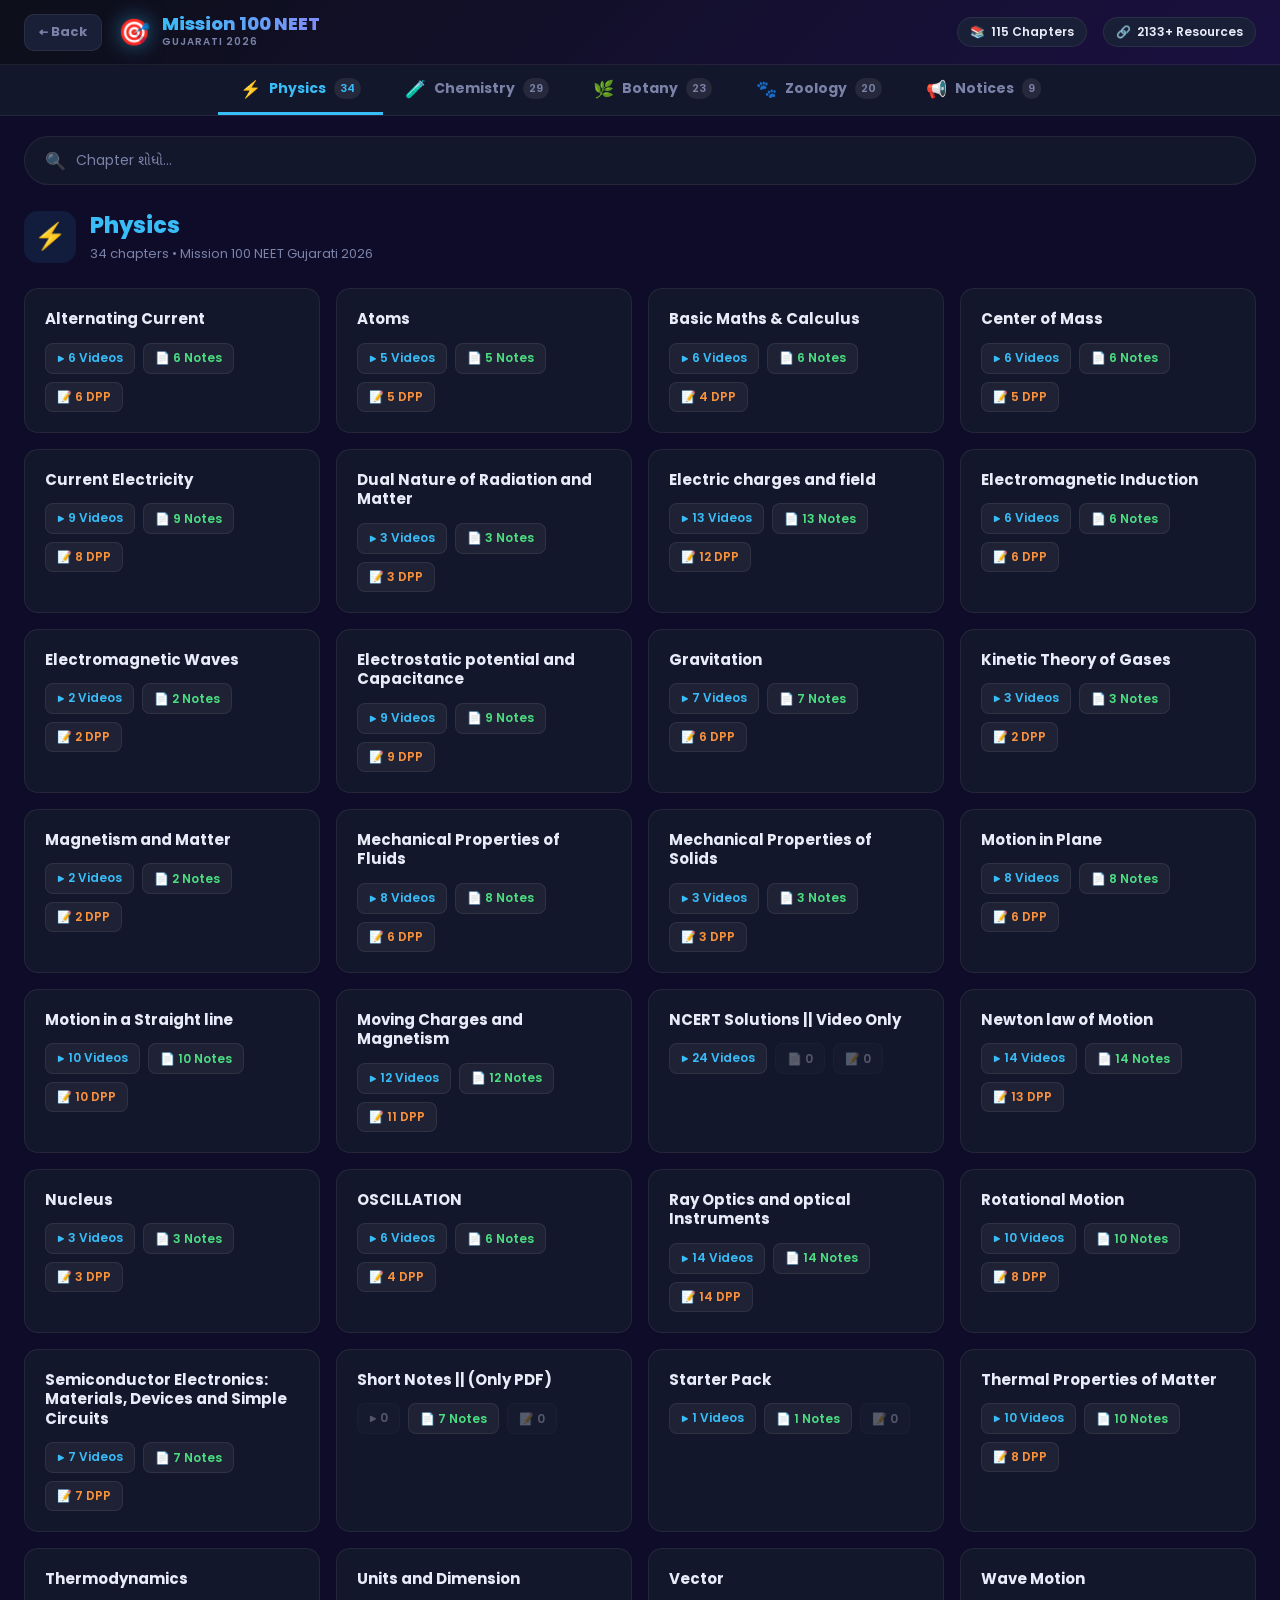
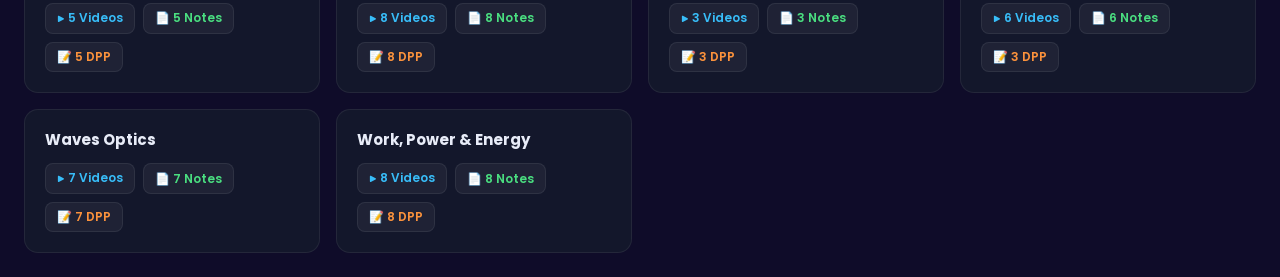
==== commit 96b77ba8: "Add files via upload" ====
--- a/yakeen/yakeen.html
+++ b/yakeen/yakeen.html
@@ -3,8 +3,8 @@
 <head>
   <meta charset="UTF-8" />
   <meta name="viewport" content="width=device-width, initial-scale=1.0, maximum-scale=1.0, user-scalable=no, viewport-fit=cover"/>
-  <title>Mission 100 NEET Gujarati 2026</title>
-  <link href="https://fonts.googleapis.com/css2?family=Baloo+2:wght@400;600;700;800&family=Noto+Sans+Gujarati:wght@400;600;700&display=swap" rel="stylesheet"/>
+  <title>JEE NEET AVENGERS</title>
+  <link href="https://fonts.googleapis.com/css2?family=Poppins:wght@300;400;600&family=Baloo+2:wght@400;600;700;800&family=Noto+Sans+Gujarati:wght@400;600;700&display=swap" rel="stylesheet"/>
   <style>
     /* ── VARIABLES ── */
     :root {
@@ -27,8 +27,8 @@
     * { margin:0; padding:0; box-sizing:border-box; }
 
     body {
-      font-family: 'Baloo 2','Noto Sans Gujarati',sans-serif;
-      background: var(--bg);
+      font-family: 'Poppins', 'Baloo 2', 'Noto Sans Gujarati', sans-serif;
+      background: #0f0c29;
       color: var(--text);
       min-height: 100vh;
       overflow-x: hidden;
@@ -198,14 +198,6 @@
     .badge.dpp     { color:#fb923c; }
     .badge.empty   { opacity:0.3; }
 
-    .search-subject-label {
-      font-size:11px; font-weight:700; text-transform:uppercase;
-      letter-spacing:1.5px; color:var(--text-muted);
-      margin:20px 0 10px; display:flex; align-items:center; gap:8px;
-    }
-    .search-subject-label::after { content:''; flex:1; height:1px; background:var(--border); }
-    .no-results { text-align:center; padding:60px; color:var(--text-muted); font-size:16px; }
-
     /* ── CHAPTER MODAL ── */
     .modal-overlay {
       position:fixed; inset:0; background:rgba(0,0,0,0.7);
@@ -275,40 +267,40 @@
     .resource-item:hover .r-open { opacity:1; }
     .empty-tab { text-align:center; padding:40px; color:var(--text-muted); font-size:14px; }
 
-    /* ── LUXURY STREAMING PLAYER BOX OVERLAY ── */
-    .player-overlay {
-      position:fixed; inset:0; background:rgba(10, 8, 28, 0.98);
-      z-index:9999; display:flex; align-items:center; justify-content:center;
-      padding:16px; backdrop-filter:blur(8px); animation:fadeIn 0.2s ease;
+    /* ── ORIGINAL CODE FIXED VIEWPORT VIDEO MODAL OVERLAY ── */
+    #playerModal { display: none; position: fixed; top: 0; left: 0; width: 100%; height: 100%; background: rgba(10, 8, 28, 0.98); z-index: 99999; padding: 10px; }
+    
+    /* Luxury Glow Box Styling Framework Integration */
+    .modal-content { 
+      width: 100%; 
+      height: 100%; 
+      position: relative; 
+      background: #000000; 
+      border-radius: 16px; 
+      overflow: hidden; 
+      border: 2px solid rgba(102, 126, 234, 0.4);
+      box-shadow: 0 0 25px rgba(118, 75, 162, 0.3), inset 0 0 20px rgba(0,0,0,0.9);
+      display: flex;
+      flex-direction: column;
     }
-    .player-container {
-      width:100%; max-width:960px; background:#000000;
-      border:2px solid rgba(102, 126, 234, 0.4); border-radius:18px;
-      overflow:hidden; box-shadow:0 0 25px rgba(118, 75, 162, 0.3), inset 0 0 20px rgba(0,0,0,0.9);
-      animation:slideUp 0.25s ease; display:flex; flex-direction:column; position:relative;
-    }
-    .player-header {
-      display:flex; align-items:center; justify-content:space-between;
-      padding:13px 18px; background:var(--bg2);
-      border-bottom:1px solid var(--border); gap:12px;
-    }
-    .player-title { font-size:13px; font-weight:700; color:var(--text); flex:1; white-space:nowrap; overflow:hidden; text-overflow:ellipsis; }
     
-    /* Overlay Action Controls Panel */
-    .player-top-overlay-bar { display: flex; gap: 8px; align-items: center; }
-    .control-top-btn { padding: 6px 12px; color: white; border-radius: 6px; cursor: pointer; font-weight: bold; border: 1px solid rgba(255,255,255,0.15); font-size: 11px; backdrop-filter: blur(10px); transition: 0.2s; }
+    #videoIframe { width: 100%; height: 100%; border: none; background: #000; }
+    
+    /* Overlay Controller Bars Layout mapping */
+    .player-top-overlay { position: absolute; top: 12px; right: 12px; display: flex; gap: 8px; z-index: 100000; }
+    .control-top-btn { padding: 8px 14px; color: white; border-radius: 6px; cursor: pointer; font-weight: bold; border: 1px solid rgba(255,255,255,0.15); font-size: 12px; backdrop-filter: blur(10px); -webkit-backdrop-filter: blur(10px); transition: 0.2s; box-shadow: 0 4px 10px rgba(0,0,0,0.3); }
     .speed-trigger-btn { background: rgba(102, 126, 234, 0.85); }
-    .player-close { background: rgba(255, 67, 87, 0.9); }
+    .close-btn { background: rgba(255, 67, 87, 0.9); }
     
-    /* Playback Dropdown List */
-    .speed-dropdown-menu { display: none; position: absolute; top: 48px; right: 65px; background: rgba(15, 12, 41, 0.95); border: 1px solid rgba(255, 255, 255, 0.2); border-radius: 8px; padding: 4px 0; min-width: 90px; box-shadow: 0 8px 25px rgba(0,0,0,0.7); backdrop-filter: blur(12px); z-index: 10001; animation: fadeIn 0.15s ease-out; }
-    .dropdown-item { width: 100%; padding: 8px 12px; background: transparent; border: none; color: white; font-size: 12px; font-weight: bold; text-align: center; cursor: pointer; display: block; transition: 0.2s; }
+    /* Speed Dropdown Menu Metrics Layout mapping */
+    .speed-dropdown-menu { display: none; position: absolute; top: 48px; right: 102px; background: rgba(15, 12, 41, 0.95); border: 1px solid rgba(255, 255, 255, 0.2); border-radius: 8px; padding: 4px 0; min-width: 95px; box-shadow: 0 8px 25px rgba(0,0,0,0.7); backdrop-filter: blur(12px); -webkit-backdrop-filter: blur(12px); z-index: 100001; animation: fadeIn 0.15s ease-out; }
+    .dropdown-item { width: 100%; padding: 9px 14px; background: transparent; border: none; color: white; font-size: 12.5px; font-weight: bold; text-align: center; cursor: pointer; display: block; transition: 0.2s; }
     .dropdown-item:hover, .dropdown-item.active { background: #667eea; color: white; border-radius: 4px; }
+    
+    .search-subject-label { font-size:11px; font-weight:700; text-transform:uppercase; letter-spacing:1.5px; color:var(--text-muted); margin:20px 0 10px; display:flex; align-items:center; gap:8px; }
+    .search-subject-label::after { content:''; flex:1; height:1px; background:var(--border); }
+    .no-results { text-align:center; padding:60px; color:var(--text-muted); font-size:16px; }
 
-    .player-frame-wrap { position:relative; width:100%; padding-bottom:56.25%; background:#000; }
-    .player-frame-wrap iframe { position:absolute; inset:0; width:100%; height:100%; border:none; }
-
-    /* ── ANIMATIONS ── */
     @keyframes fadeUp { from{opacity:0;transform:translateY(16px)} to{opacity:1;transform:translateY(0)} }
     @keyframes fadeIn { from{opacity:0} to{opacity:1} }
     @keyframes slideUp { from{opacity:0;transform:translateY(30px) scale(0.97)} to{opacity:1;transform:translateY(0) scale(1)} }
@@ -320,13 +312,13 @@
       .chapters-grid { grid-template-columns:1fr; }
       .modal { max-height:95vh; border-radius:16px 16px 0 0; align-self:flex-end; }
       .modal-overlay { align-items:flex-end; padding:0; }
-      .player-container { border-radius:14px 14px 0 0; align-self:flex-end; border: none; }
-      .player-overlay { align-items:flex-end; padding:0; }
-      .speed-dropdown-menu { top: auto; bottom: 60px; right: 20px; }
+      #playerModal { padding: 0; }
+      .modal-content { border-radius: 0; border: none; }
+      .speed-dropdown-menu { right: 12px; top: 52px; }
     }
   </style>
 </head>
-<body>
+<body oncontextmenu="return false;">
 
   <header>
     <div class="header-inner">
@@ -370,33 +362,30 @@
     </div>
   </div>
 
-  <div class="player-overlay" id="videoPlayerModal" style="display:none">
-    <div class="player-container">
-      <div class="player-header">
-        <span class="player-title" id="playerTitle"></span>
-        <div class="player-top-overlay-bar">
-          <button class="control-top-btn speed-trigger-btn" id="speedDisplayBtn" onclick="toggleSpeedMenu(event)">🚀 ઝડપ: 1x</button>
-          <button class="player-close" id="playerClose">✕</button>
-        </div>
-        
-        <div class="speed-dropdown-menu" id="speedMenu">
-            <button class="dropdown-item active" onclick="changeSpeed(1.0, '1x', this)">1x</button>
-            <button class="dropdown-item" onclick="changeSpeed(1.25, '1.25x', this)">1.25x</button>
-            <button class="dropdown-item" onclick="changeSpeed(1.5, '1.5x', this)">1.5x</button>
-            <button class="dropdown-item" onclick="changeSpeed(2.0, '2x', this)">2x</button>
-        </div>
+  <div id="playerModal">
+      <div class="modal-content">
+          <div class="player-top-overlay">
+              <button class="control-top-btn speed-trigger-btn" id="speedDisplayBtn" onclick="toggleSpeedMenu(event)">🚀 ઝડપ: 1x</button>
+              <button class="control-top-btn close-btn" onclick="closeVideo()">× બંધ કરો</button>
+              
+              <div class="speed-dropdown-menu" id="speedMenu">
+                  <button class="dropdown-item active" onclick="changeSpeed(1.0, '1x', this)">1x</button>
+                  <button class="dropdown-item" onclick="changeSpeed(1.25, '1.25x', this)">1.25x</button>
+                  <button class="dropdown-item" onclick="changeSpeed(1.5, '1.5x', this)">1.5x</button>
+                  <button class="dropdown-item" onclick="changeSpeed(2.0, '2x', this)">2x</button>
+              </div>
+          </div>
+          
+          <iframe id="videoIframe" allowfullscreen="true" webkitallowfullscreen="true" mozallowfullscreen="true" allow="autoplay; encrypted-media; fullscreen"></iframe>
       </div>
-      <div class="player-frame-wrap">
-        <iframe id="playerIframe" src="about:blank" frameborder="0"
-          allowfullscreen="true" webkitallowfullscreen="true" mozallowfullscreen="true"
-          allow="autoplay; encrypted-media; fullscreen; picture-in-picture"
-          referrerpolicy="no-referrer"></iframe>
-      </div>
-    </div>
   </div>
 
   <script>
   const data = 
+ 
+
+
+
 {
   "Physics": [
     {
@@ -10047,7 +10036,6 @@
     }
   ]
 }
-
 ; // JSON End Bracket Semicolon Safeguard
 
   const BATCH_CONFIG = {
@@ -10071,7 +10059,6 @@
     { key:'dppVideos', label:'DPP Videos', emoji:'🎥',  color:'#a78bfa' },
   ];
 
-  // Streaming Proxies Mapped Architecture
   const API_BASE = "https://anonymouspwplayerr-3cfbfedeb317.herokuapp.com/pw?url=";
   const PW_TOKEN = "&token=eyJ0eXAiOiJKV1QiLCJhbGciOiJIUzI1NiJ9.[base64].3q-hx1dscFQlZLlMei6n02lgoJ4WpkvHtTYd8MymEag";
 
@@ -10097,6 +10084,7 @@
     });
   }
 
+  // Pure initialization sequence mapping binding loop fix
   function init() {
     setupAntiLeak();
 
@@ -10110,9 +10098,12 @@
     renderSubject(activeSubject);
     setupSearch();
     setupModal();
-    setupVideoPlayer();
     document.getElementById('loadingScreen')?.remove();
   }
+
+  document.onkeydown = function(e) {
+      if(e.keyCode == 123 || (e.ctrlKey && (e.shiftKey && (e.keyCode == 73 || e.keyCode == 74) || e.keyCode == 85))) return false;
+  };
 
   function buildStats() {
     let totalChapters = 0, totalResources = 0;
@@ -10272,6 +10263,7 @@
     document.getElementById('modalOverlay').style.display = 'flex';
     document.body.style.overflow = 'hidden';
   }
+  
   function renderModalBody(chapter, tabKey) {
     const items = chapter[tabKey] || [];
     const body = document.getElementById('modalBody');
@@ -10279,8 +10271,11 @@
     const isVideo = tabKey === 'videos' || tabKey === 'dppVideos';
     body.innerHTML = '<div class="resource-list"></div>';
     const list = body.querySelector('.resource-list');
+    
     items.forEach((item, i) => {
-      let title = item.title || item.name || 'Resource';
+      let title = item.title || item.name || 'Lecture ' + (i + 1);
+      let targetUrl = item.url || '';
+      
       title = title
         .replace(/\|\|\s*Yakeen (Neet|NEET) Gujarati 2026/gi, '')
         .replace(/\|\|\s*Mission 100 .*/gi, '')
@@ -10290,7 +10285,7 @@
         
       const div = document.createElement('div');
       div.className = 'resource-item';
-      div.setAttribute('data-eu', encodeURL(item.url));
+      div.setAttribute('data-eu', encodeURL(targetUrl));
       div.setAttribute('data-type', isVideo ? 'video' : 'notes');
       div.innerHTML = `
         <span class="r-num">${i+1}</span>
@@ -10298,16 +10293,21 @@
         <span class="r-title">${title}</span>
         <span class="r-open">${isVideo ? '▶' : '↗'}</span>
       `;
-      div.addEventListener('click', () => {
+      div.style.cursor = 'pointer';
+      
+      // Dynamic open click logic directly associated with targeting element definitions
+      div.onclick = function() {
         const url = decodeURL(div.getAttribute('data-eu'));
         if (!url) return;
-        if (isVideo) { openVideoPlayer(url, title); }
-        else {
+        if (isVideo) { 
+          playVideoDirect(url, title); 
+        } else {
           const a = document.createElement('a');
           a.href = url; a.target = '_blank'; a.rel = 'noopener noreferrer';
           document.body.appendChild(a); a.click(); document.body.removeChild(a);
         }
-      });
+      };
+      
       div.addEventListener('contextmenu', e => e.preventDefault());
       list.appendChild(div);
     });
@@ -10317,20 +10317,13 @@
     document.body.style.overflow = '';
   }
 
-  function setupVideoPlayer() {
-    document.getElementById('playerClose').addEventListener('click', closeVideoPlayer);
-    document.getElementById('videoPlayerModal').addEventListener('click', e => {
-      if (e.target === document.getElementById('videoPlayerModal')) closeVideoPlayer();
-    });
-    document.getElementById('videoPlayerModal').addEventListener('contextmenu', e => e.preventDefault());
-  }
-  
-  function openVideoPlayer(url, title) {
-    // Bina kisi encoding ke pure text URL ko direct API_BASE aur PW_TOKEN ke sath string join kiya hai
+  // Mapped function referencing purana engine architecture variables
+  function playVideoDirect(url, title) {
     const finalUrl = API_BASE + url + PW_TOKEN;
-    document.getElementById('playerTitle').textContent = title || 'Video';
     
-    const frame = document.getElementById('playerIframe');
+    const frame = document.getElementById('videoIframe');
+    const modal = document.getElementById('playerModal');
+    
     frame.src = "about:blank";
     
     document.getElementById('speedDisplayBtn').innerText = "🚀 ઝડપ: 1x";
@@ -10339,8 +10332,7 @@
 
     setTimeout(() => {
         frame.src = finalUrl;
-        document.getElementById('videoPlayerModal').style.display = 'flex';
-        document.body.style.overflow = 'hidden';
+        modal.style.display = 'block';
     }, 100);
   }
 
@@ -10351,7 +10343,7 @@
   }
 
   function changeSpeed(speedRate, labelText, element) {
-    const frame = document.getElementById('playerIframe');
+    const frame = document.getElementById('videoIframe');
     if (!frame || !frame.contentWindow) return;
 
     document.querySelectorAll('.dropdown-item').forEach(btn => btn.classList.remove('active'));
@@ -10365,9 +10357,9 @@
     document.getElementById('speedMenu').style.display = 'none';
   }
 
-  function closeVideoPlayer() {
-    document.getElementById('playerIframe').src = 'about:blank';
-    document.getElementById('videoPlayerModal').style.display = 'none';
+  function closeVideo() {
+    document.getElementById('videoIframe').src = "";
+    document.getElementById('playerModal').style.display = 'none';
     document.getElementById('speedMenu').style.display = 'none';
     if (document.getElementById('modalOverlay').style.display === 'none') {
       document.body.style.overflow = '';
